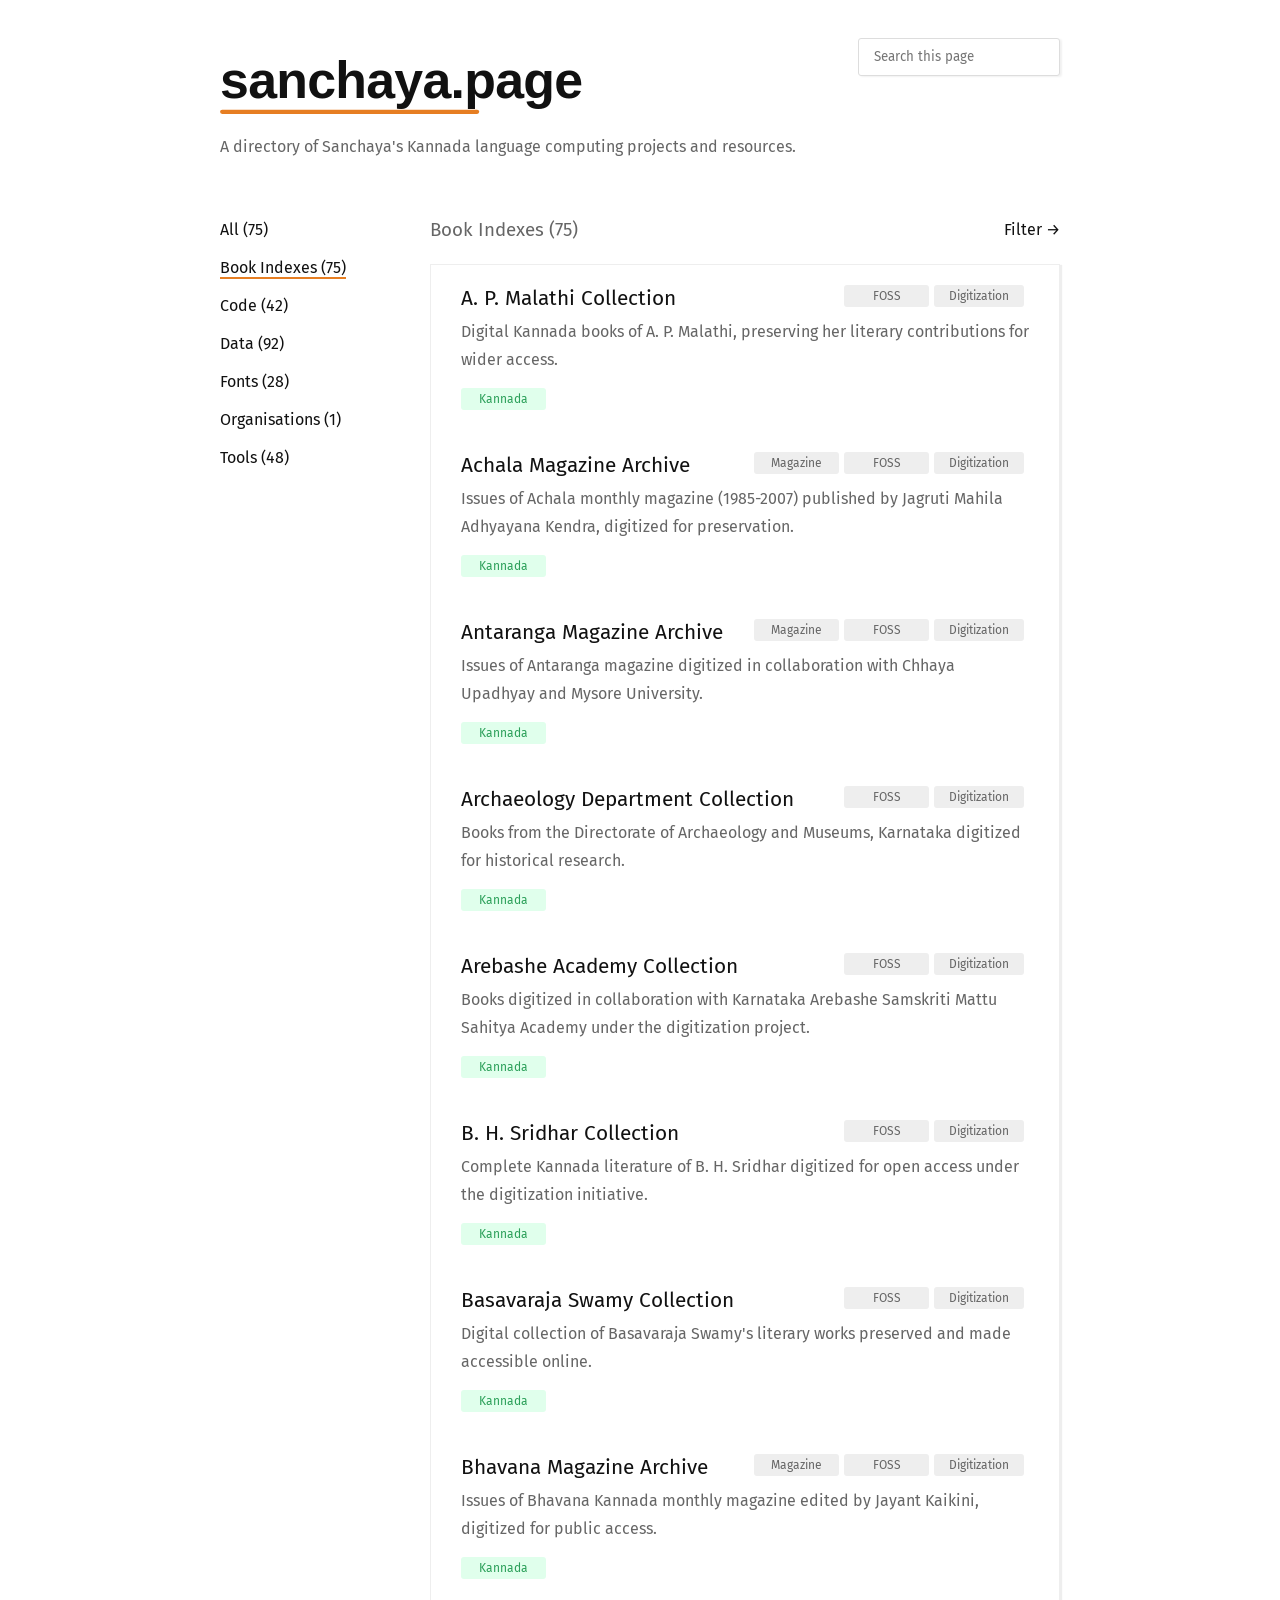
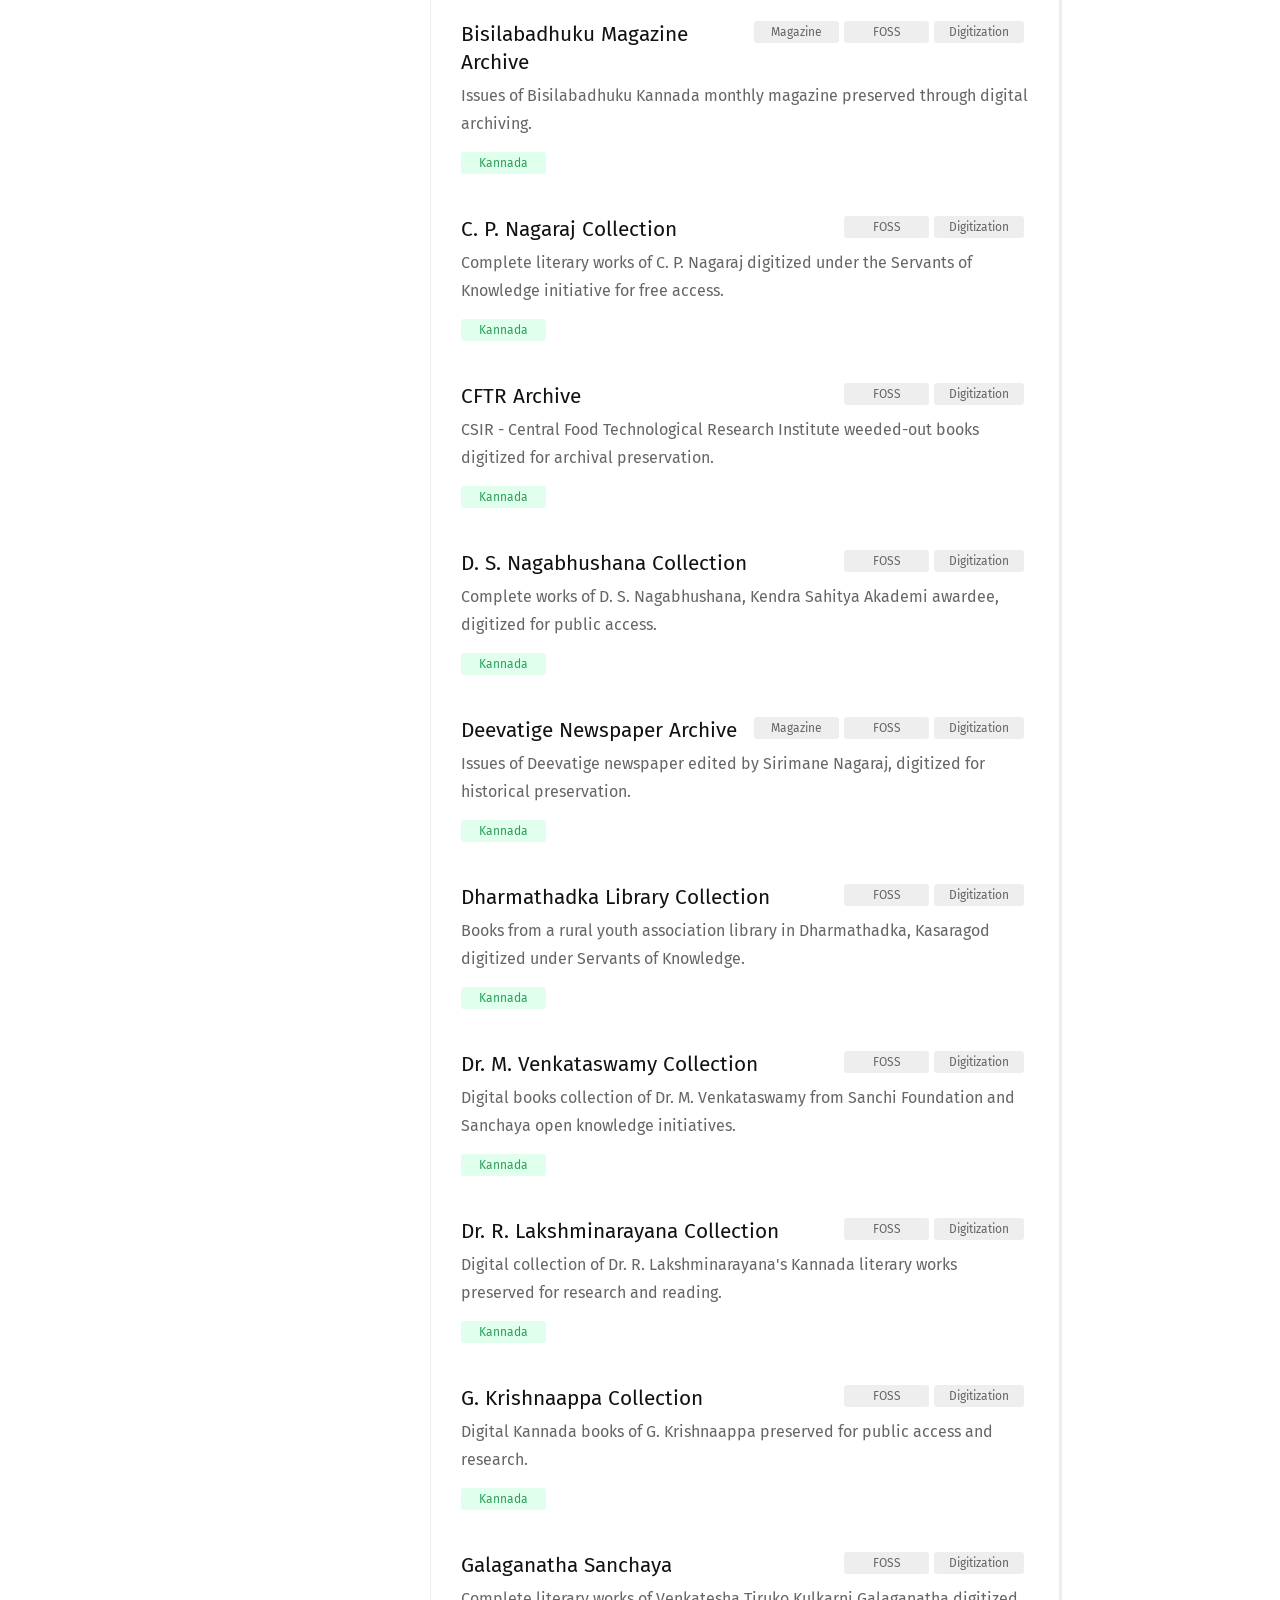
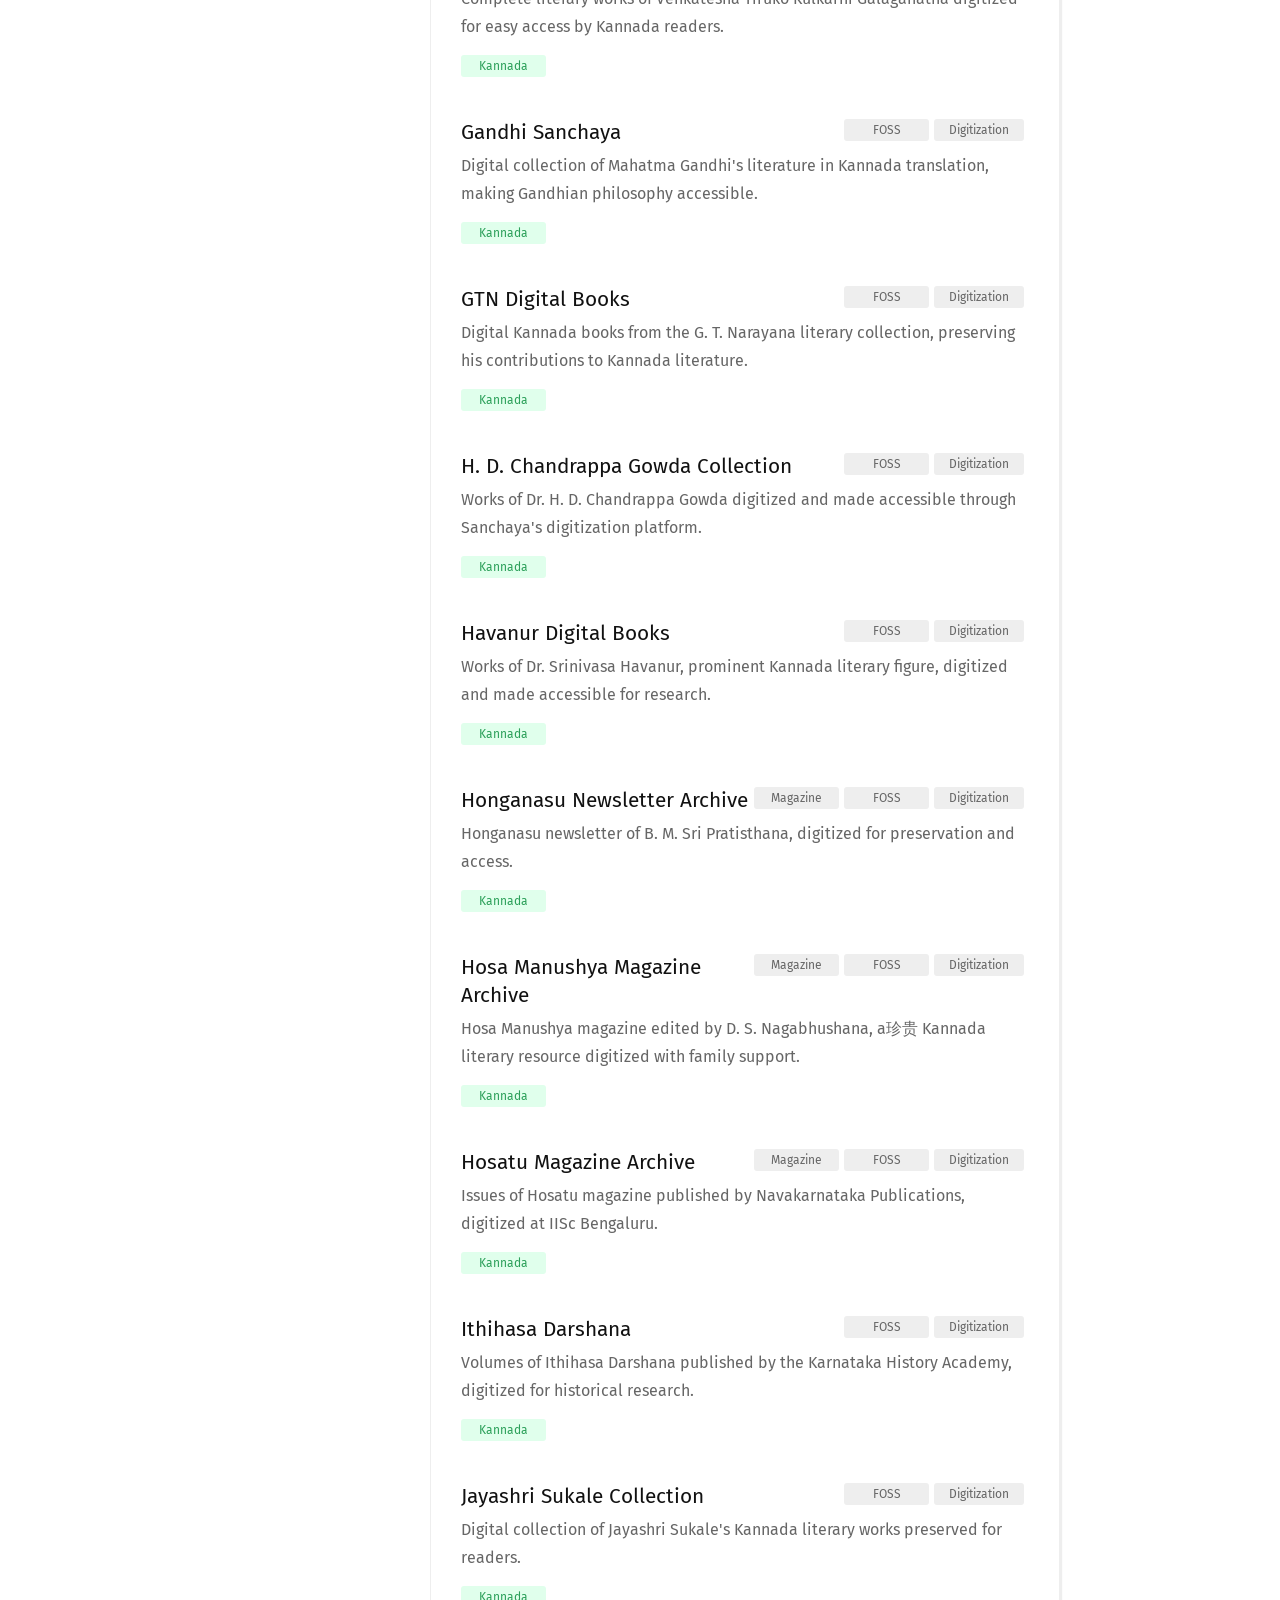
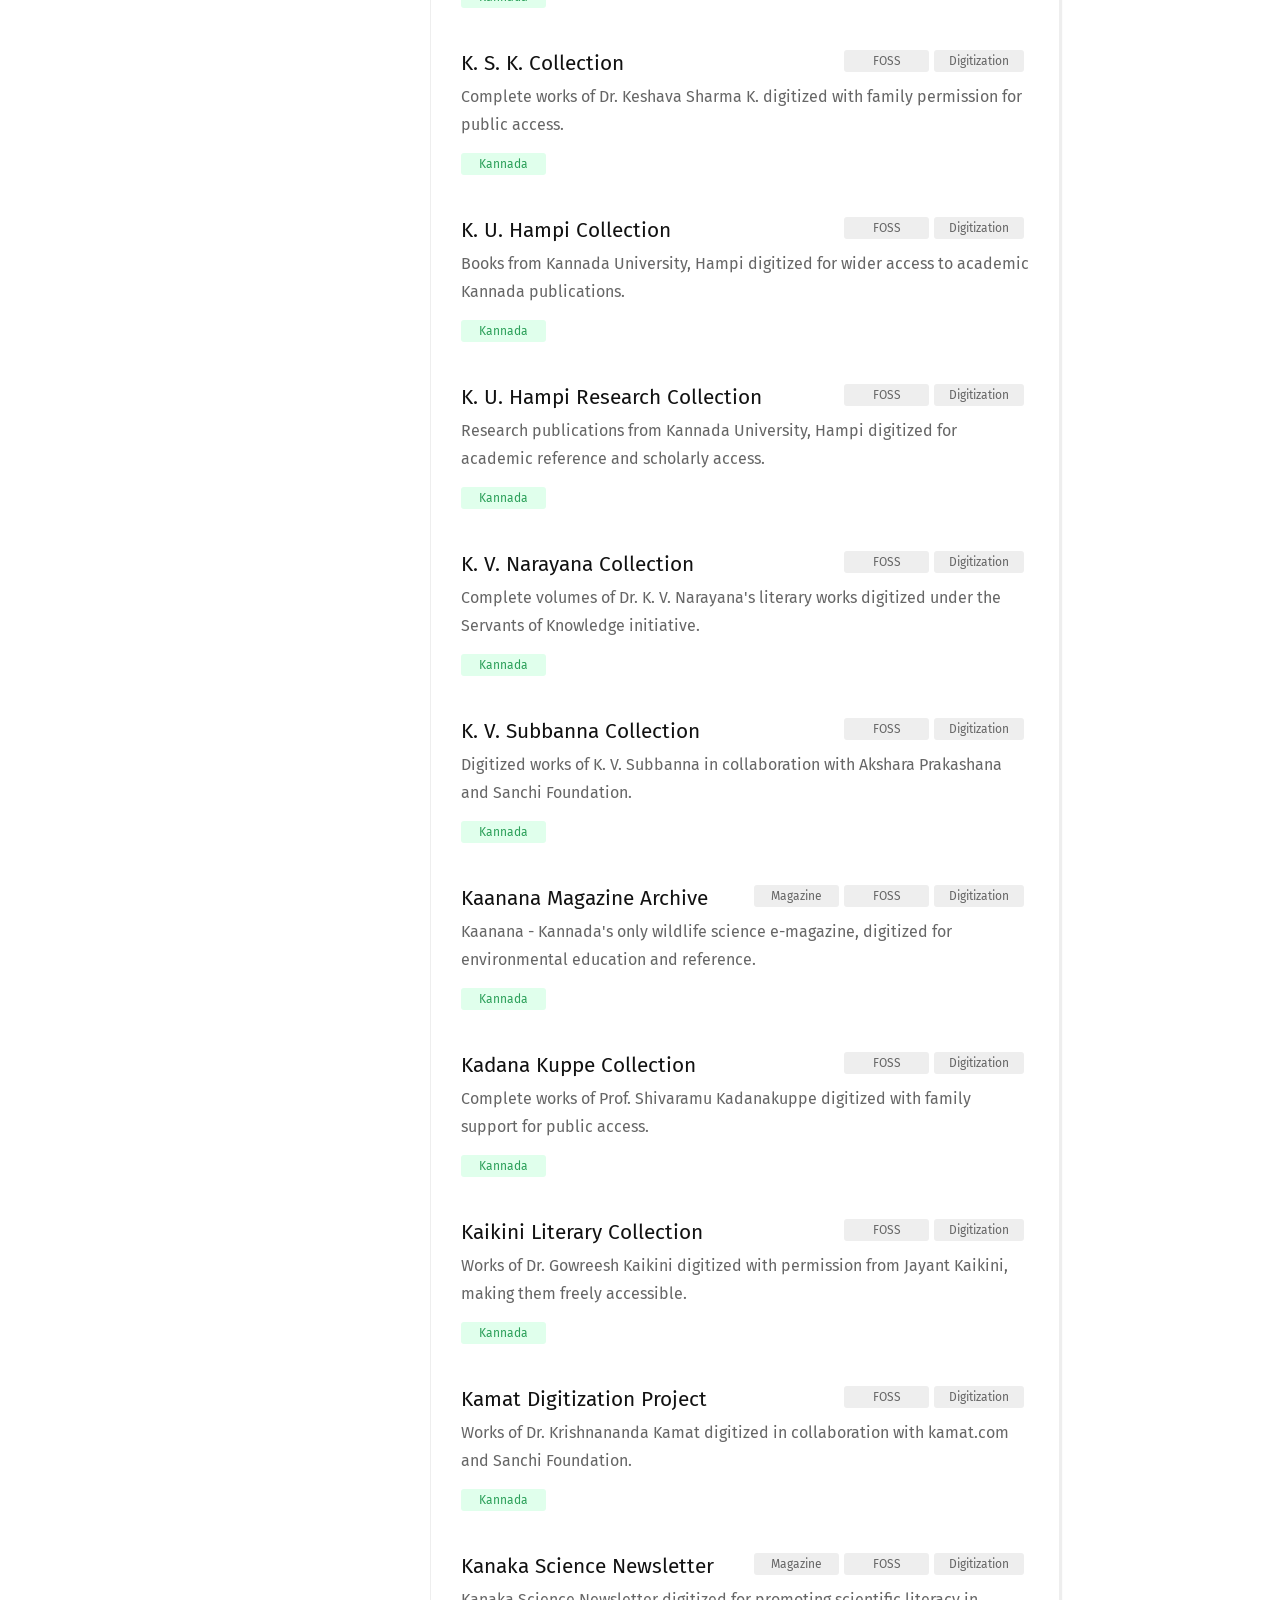
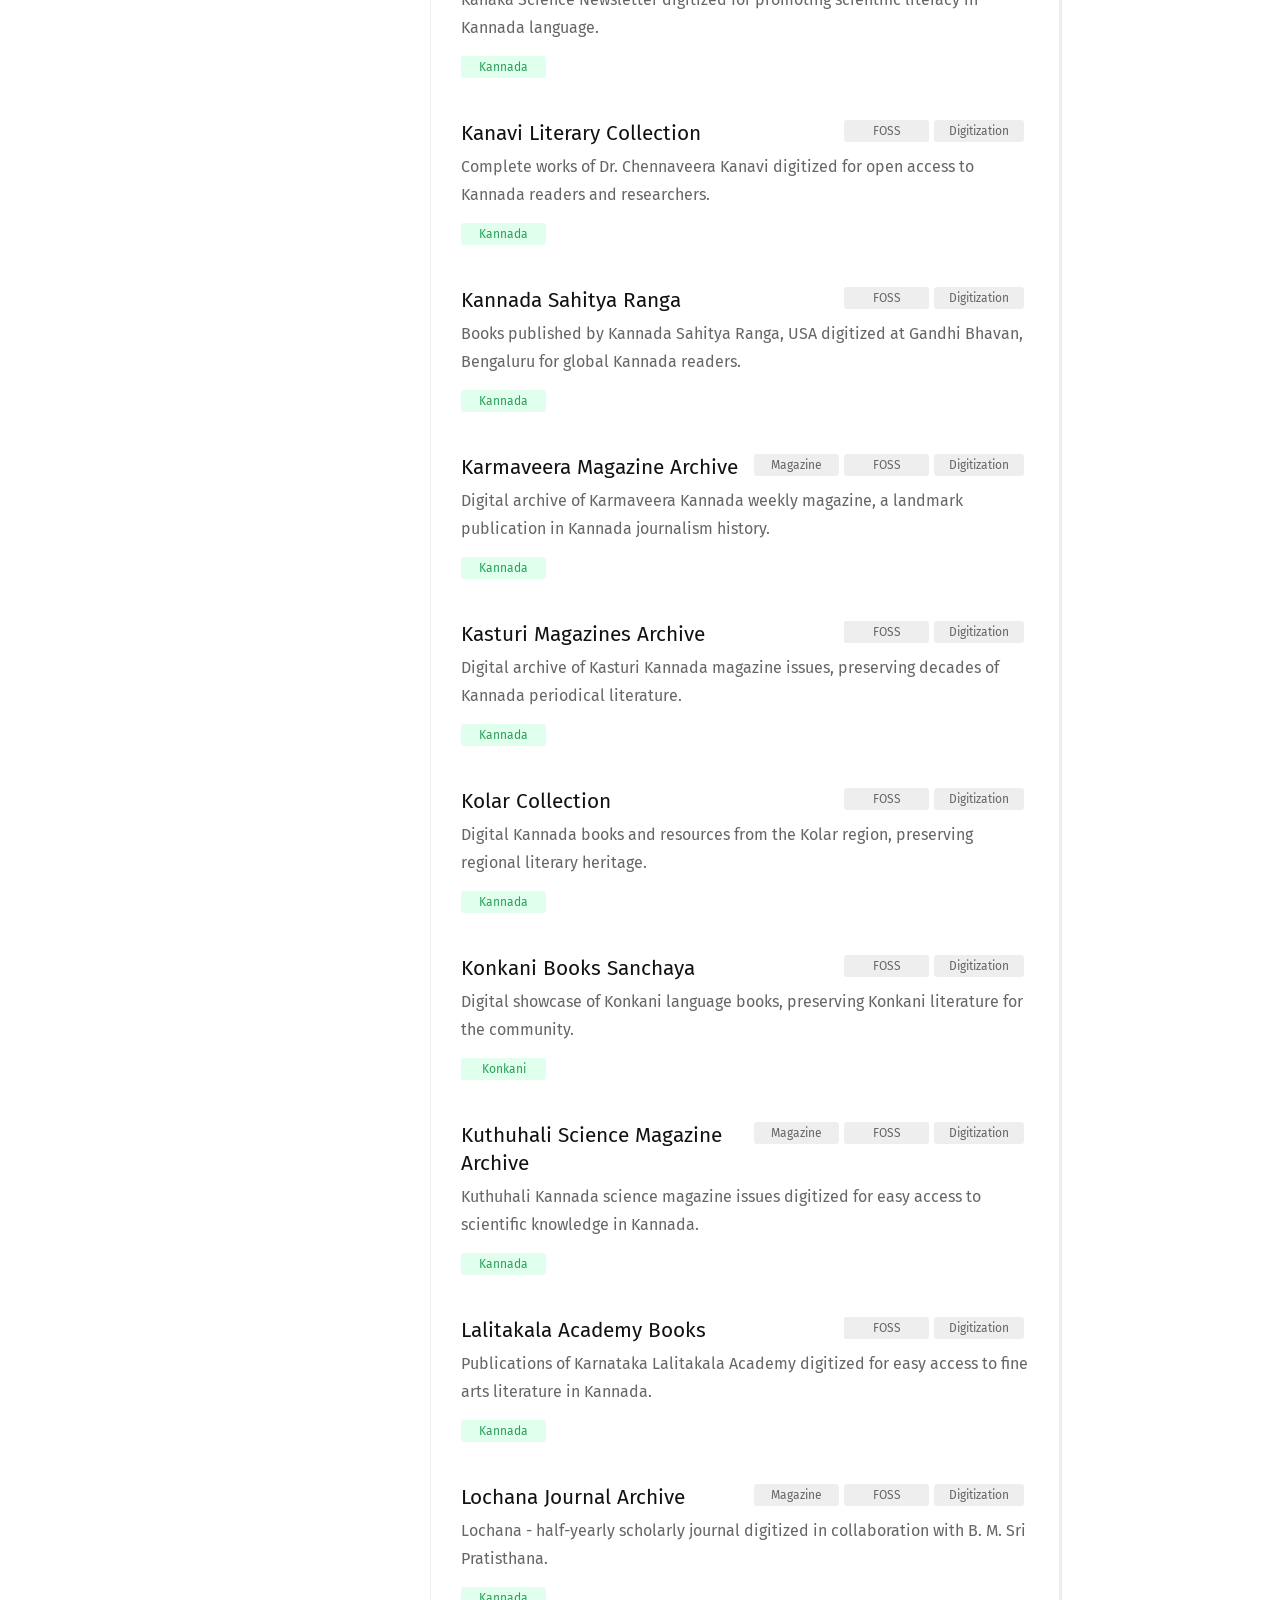
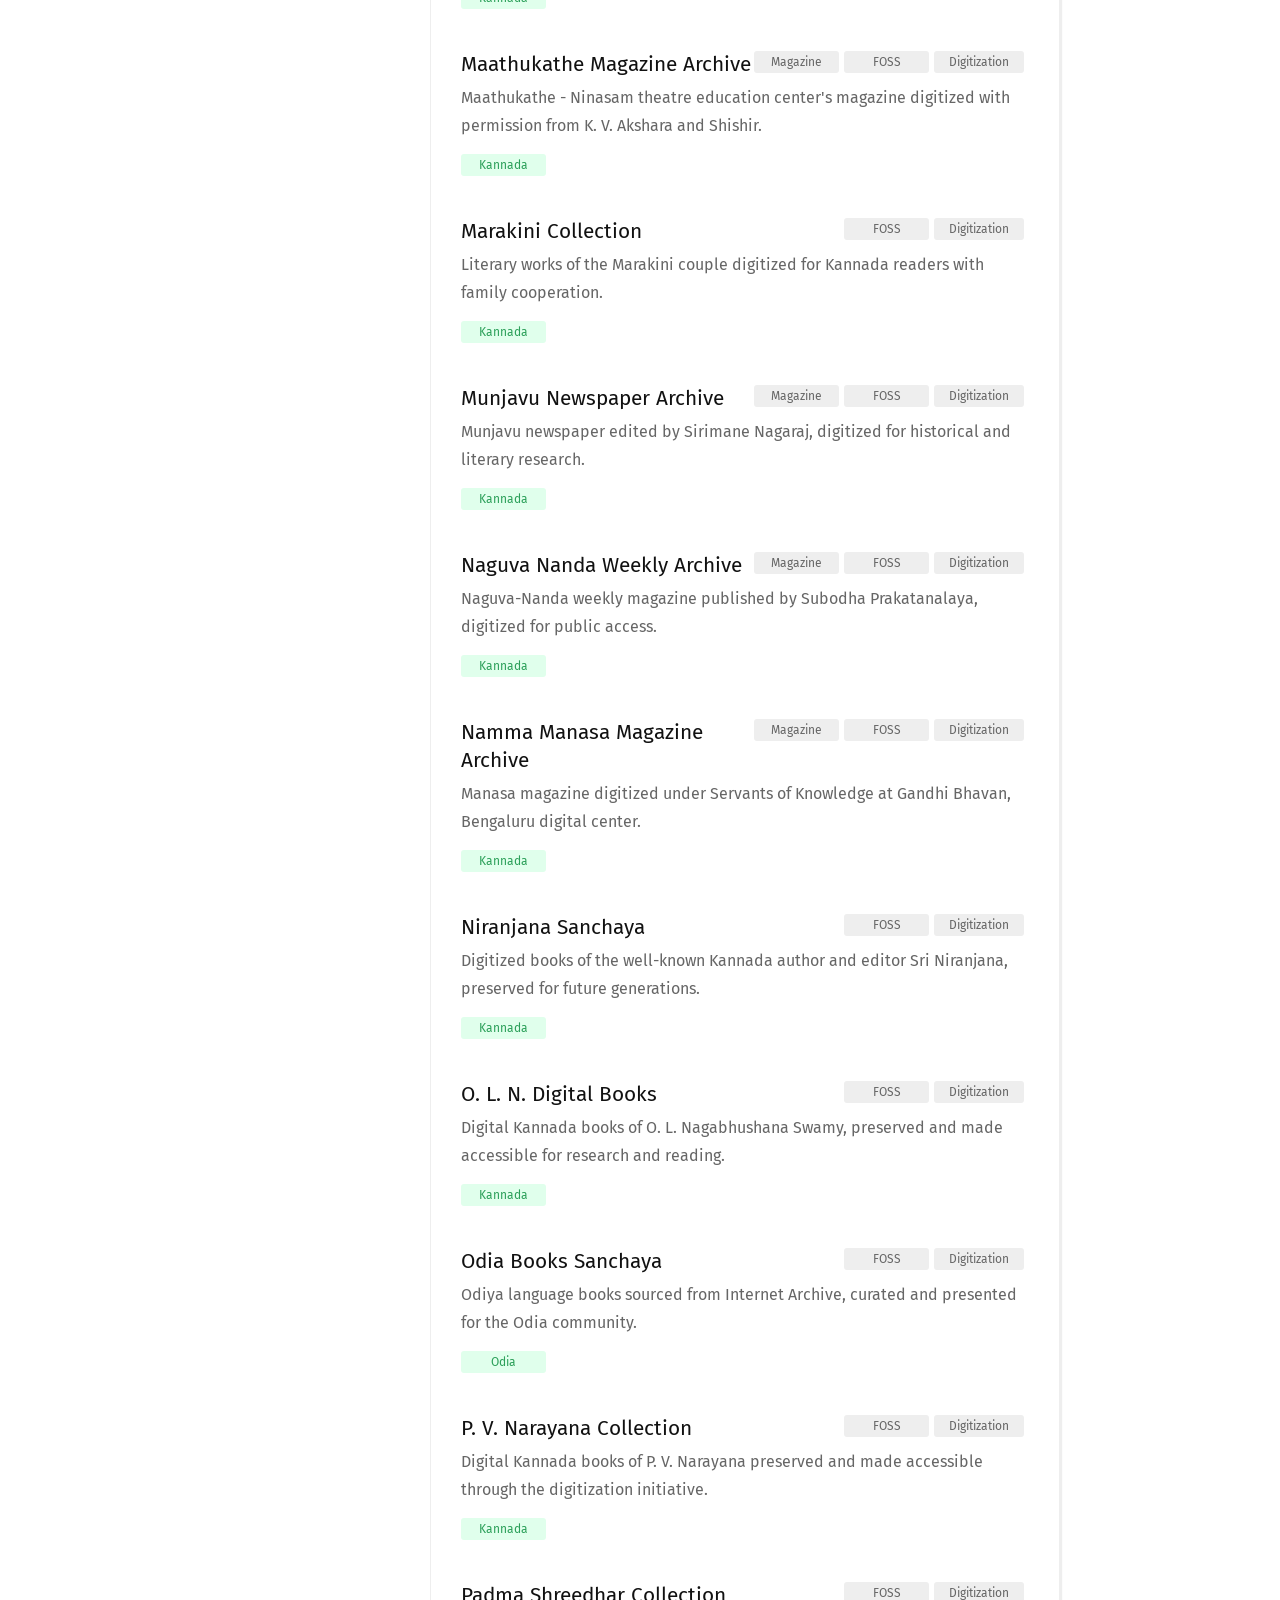
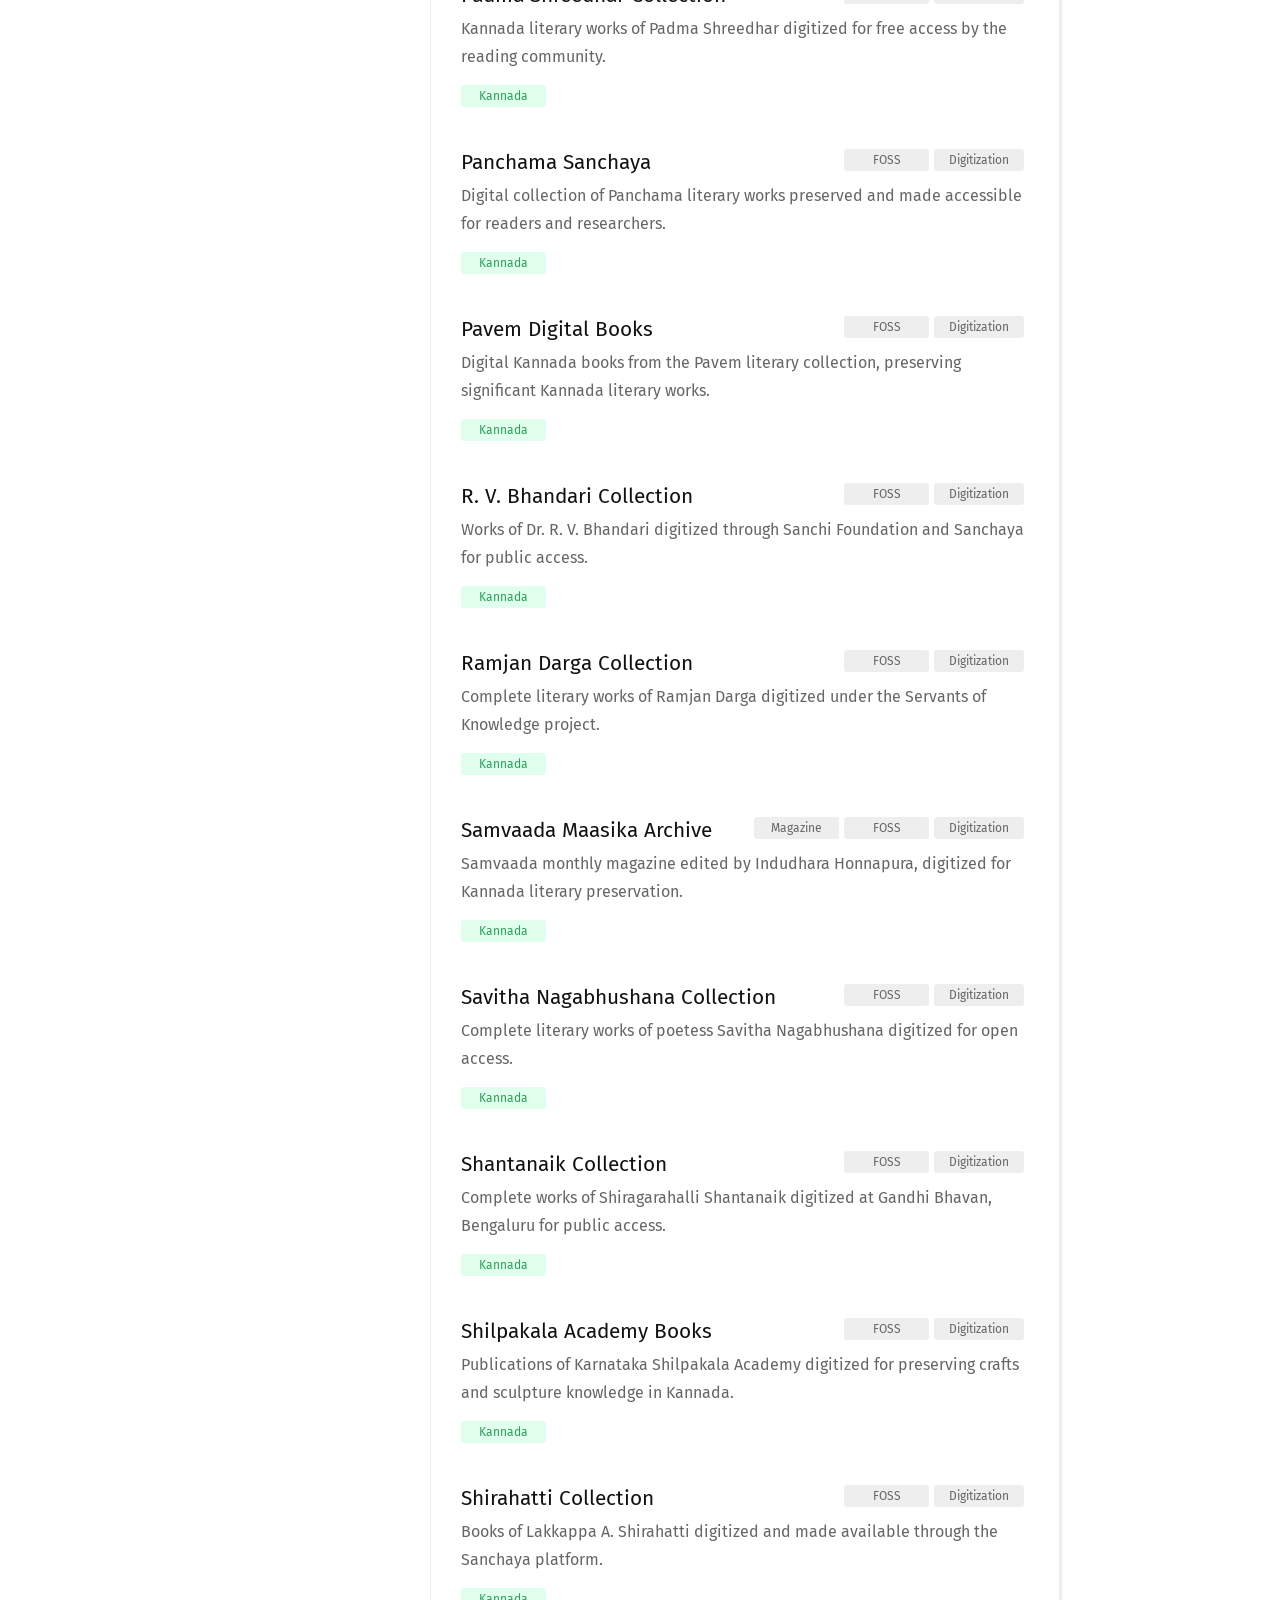
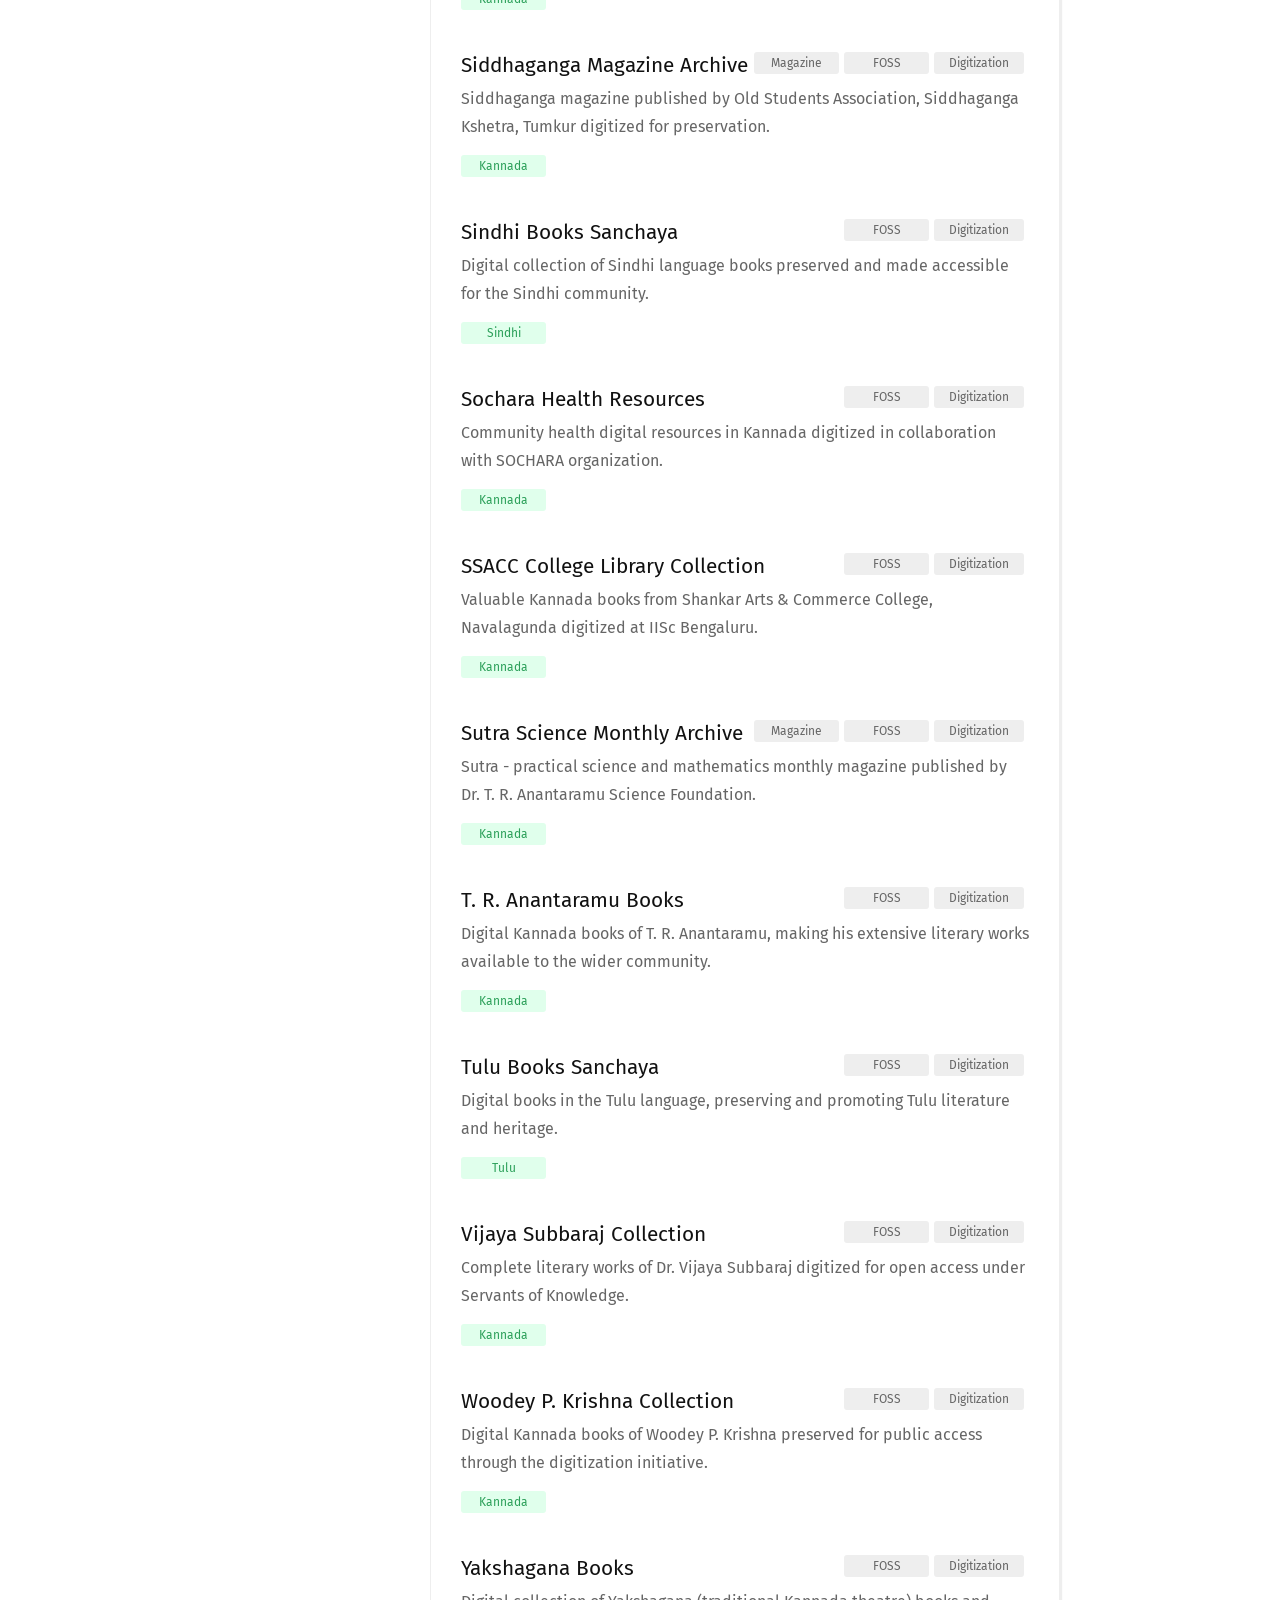
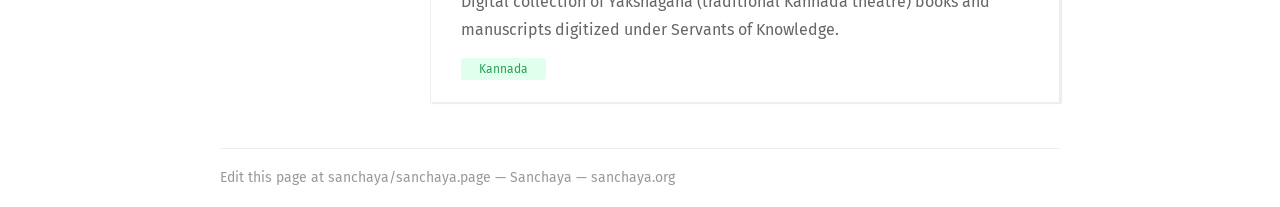
==== book indexes.html @ ce51f9f0 "Deploying to gh-pages from @ sanchaya/sanchaya.github.io@8785d5bb82959ca55db221ffbaf028bf66ceaac0 🚀" ====
<!DOCTYPE html>
<html lang="en">
<head>
	<title>Book Indexes / Sanchaya - Kannada language computing projects and resources</title>
	<meta http-equiv="Content-Type" content="text/html; charset=utf-8" />
	<meta name="description" content="Directory of Book Indexes projects by Sanchaya for Kannada language computing." />
	<meta name="referrer" content="no-referrer">
	<meta name="viewport" content="width=device-width, initial-scale=1" />
	<link rel="image_src" href="https://sanchaya.page/static/thumb.png" />

	<meta property="og:title" content="Book Indexes / Sanchaya projects" />
	<meta property="og:description" content="Directory of Book Indexes by Sanchaya for Kannada language computing." />
	<meta property="og:type" content="website" />
	<meta property="og:url" content="https://sanchaya.page/book indexes.html" />
	<meta property="og:image" content="https://sanchaya.page/static/thumb.png" />

	<link href='https://fonts.googleapis.com/css?family=Fira+Sans:400&display=swap' rel='stylesheet' type='text/css' />
	<link href="static/style.css" rel="stylesheet" type="text/css" />
</head>
<body>

<nav class="nav">
	<div class="wrap">
		<header class="header">
			<a href="#" id="burger"><span></span><span></span><span></span></a>
			<div class="logo">
				<a href="/"><img src="static/logo.svg" alt="Sanchaya page" /></a>
				<p class="slogan">A directory of Sanchaya's Kannada language computing projects and resources.</p>
			</div>
			<div class="intro">
				<p><input id="search" class="search" type="text" placeholder="Search this page" /></p>
			</div>
		</header>
	</div>
</nav>

<div class="wrap">
	<div class="container">
		<section class="sidebar" id="sidebar">
			<ul class="index">
        <li class=""><a href="index.html">All (75)</a></li>
        
        <li class="selected"><a href="book indexes.html">Book Indexes (75)</a></li>
        
        <li class=""><a href="code.html">Code (42)</a></li>
        
        <li class=""><a href="data.html">Data (92)</a></li>
        
        <li class=""><a href="fonts.html">Fonts (28)</a></li>
        
        <li class=""><a href="organisations.html">Organisations (1)</a></li>
        
        <li class=""><a href="tools.html">Tools (48)</a></li>
        
			</ul>
		</section>


		<section class="content">
			
				<a href="#" id="toggle-filters">Filter &rarr;</a>
			
			<section class="section" id="organisations">
				<h3>Book Indexes (75)</h3>

				<div class="filters" id="filters">
					
						<div class="languages">
							
								<label id="lang-Kannada">
									<input type="checkbox" class="filter-language" for="lang-Kannada" checked value="kannada" />Kannada
								</label>
							
								<label id="lang-Konkani">
									<input type="checkbox" class="filter-language" for="lang-Konkani" checked value="konkani" />Konkani
								</label>
							
								<label id="lang-Odia">
									<input type="checkbox" class="filter-language" for="lang-Odia" checked value="odia" />Odia
								</label>
							
								<label id="lang-Sindhi">
									<input type="checkbox" class="filter-language" for="lang-Sindhi" checked value="sindhi" />Sindhi
								</label>
							
								<label id="lang-Tulu">
									<input type="checkbox" class="filter-language" for="lang-Tulu" checked value="tulu" />Tulu
								</label>
							

							<a href="#" class="toggle-filters" data-target="language" data-state="on">&larr; Toggle</a>
						</div>
					

					
						<div class="tags">
							
								<label id="tag-Digitization">
									<input type="checkbox" class="filter-tag" for="tag-Digitization" checked value="digitization" />Digitization
								</label>
							
								<label id="tag-FOSS">
									<input type="checkbox" class="filter-tag" for="tag-FOSS" checked value="foss" />FOSS
								</label>
							
								<label id="tag-Magazine">
									<input type="checkbox" class="filter-tag" for="tag-Magazine" checked value="magazine" />Magazine
								</label>
							

							<a href="#" class="toggle-filters" data-target="tag" data-state="on">&larr; Toggle</a>
						</div>
					
				</div>

				<ul id="items">
					
						<li class="item"
							data-languages="kannada|"
							data-tags="digitization|foss|">
							<h2 class="title">
								
									<span class="tag">Digitization</span>
								
									<span class="tag">FOSS</span>
								
								<a href="https://github.com/sanchaya/apmalathi" class="link">A. P. Malathi Collection</a>
							</h2>

							<p class="description">Digital Kannada books of A. P. Malathi, preserving her literary contributions for wider access.</p>

							<div class="tags">
								
									<span class="tag lang">Kannada</span>
								

								<a href="" class="reveal">+-4 &larr; View all</a>
							</div>
						</li>
					
						<li class="item"
							data-languages="kannada|"
							data-tags="digitization|foss|magazine|">
							<h2 class="title">
								
									<span class="tag">Digitization</span>
								
									<span class="tag">FOSS</span>
								
									<span class="tag">Magazine</span>
								
								<a href="https://github.com/sanchaya/achala" class="link">Achala Magazine Archive</a>
							</h2>

							<p class="description">Issues of Achala monthly magazine (1985-2007) published by Jagruti Mahila Adhyayana Kendra, digitized for preservation.</p>

							<div class="tags">
								
									<span class="tag lang">Kannada</span>
								

								<a href="" class="reveal">+-4 &larr; View all</a>
							</div>
						</li>
					
						<li class="item"
							data-languages="kannada|"
							data-tags="digitization|foss|magazine|">
							<h2 class="title">
								
									<span class="tag">Digitization</span>
								
									<span class="tag">FOSS</span>
								
									<span class="tag">Magazine</span>
								
								<a href="https://github.com/sanchaya/antaranga" class="link">Antaranga Magazine Archive</a>
							</h2>

							<p class="description">Issues of Antaranga magazine digitized in collaboration with Chhaya Upadhyay and Mysore University.</p>

							<div class="tags">
								
									<span class="tag lang">Kannada</span>
								

								<a href="" class="reveal">+-4 &larr; View all</a>
							</div>
						</li>
					
						<li class="item"
							data-languages="kannada|"
							data-tags="digitization|foss|">
							<h2 class="title">
								
									<span class="tag">Digitization</span>
								
									<span class="tag">FOSS</span>
								
								<a href="https://github.com/sanchaya/archaeology.kar" class="link">Archaeology Department Collection</a>
							</h2>

							<p class="description">Books from the Directorate of Archaeology and Museums, Karnataka digitized for historical research.</p>

							<div class="tags">
								
									<span class="tag lang">Kannada</span>
								

								<a href="" class="reveal">+-4 &larr; View all</a>
							</div>
						</li>
					
						<li class="item"
							data-languages="kannada|"
							data-tags="digitization|foss|">
							<h2 class="title">
								
									<span class="tag">Digitization</span>
								
									<span class="tag">FOSS</span>
								
								<a href="https://github.com/sanchaya/arebashe" class="link">Arebashe Academy Collection</a>
							</h2>

							<p class="description">Books digitized in collaboration with Karnataka Arebashe Samskriti Mattu Sahitya Academy under the digitization project.</p>

							<div class="tags">
								
									<span class="tag lang">Kannada</span>
								

								<a href="" class="reveal">+-4 &larr; View all</a>
							</div>
						</li>
					
						<li class="item"
							data-languages="kannada|"
							data-tags="digitization|foss|">
							<h2 class="title">
								
									<span class="tag">Digitization</span>
								
									<span class="tag">FOSS</span>
								
								<a href="https://github.com/sanchaya/bhshridhar" class="link">B. H. Sridhar Collection</a>
							</h2>

							<p class="description">Complete Kannada literature of B. H. Sridhar digitized for open access under the digitization initiative.</p>

							<div class="tags">
								
									<span class="tag lang">Kannada</span>
								

								<a href="" class="reveal">+-4 &larr; View all</a>
							</div>
						</li>
					
						<li class="item"
							data-languages="kannada|"
							data-tags="digitization|foss|">
							<h2 class="title">
								
									<span class="tag">Digitization</span>
								
									<span class="tag">FOSS</span>
								
								<a href="https://github.com/sanchaya/basavarajaswamy" class="link">Basavaraja Swamy Collection</a>
							</h2>

							<p class="description">Digital collection of Basavaraja Swamy's literary works preserved and made accessible online.</p>

							<div class="tags">
								
									<span class="tag lang">Kannada</span>
								

								<a href="" class="reveal">+-4 &larr; View all</a>
							</div>
						</li>
					
						<li class="item"
							data-languages="kannada|"
							data-tags="digitization|foss|magazine|">
							<h2 class="title">
								
									<span class="tag">Digitization</span>
								
									<span class="tag">FOSS</span>
								
									<span class="tag">Magazine</span>
								
								<a href="https://github.com/sanchaya/bhavana" class="link">Bhavana Magazine Archive</a>
							</h2>

							<p class="description">Issues of Bhavana Kannada monthly magazine edited by Jayant Kaikini, digitized for public access.</p>

							<div class="tags">
								
									<span class="tag lang">Kannada</span>
								

								<a href="" class="reveal">+-4 &larr; View all</a>
							</div>
						</li>
					
						<li class="item"
							data-languages="kannada|"
							data-tags="digitization|foss|magazine|">
							<h2 class="title">
								
									<span class="tag">Digitization</span>
								
									<span class="tag">FOSS</span>
								
									<span class="tag">Magazine</span>
								
								<a href="https://github.com/sanchaya/bisilabadhuku" class="link">Bisilabadhuku Magazine Archive</a>
							</h2>

							<p class="description">Issues of Bisilabadhuku Kannada monthly magazine preserved through digital archiving.</p>

							<div class="tags">
								
									<span class="tag lang">Kannada</span>
								

								<a href="" class="reveal">+-4 &larr; View all</a>
							</div>
						</li>
					
						<li class="item"
							data-languages="kannada|"
							data-tags="digitization|foss|">
							<h2 class="title">
								
									<span class="tag">Digitization</span>
								
									<span class="tag">FOSS</span>
								
								<a href="https://github.com/sanchaya/cpnagaraj" class="link">C. P. Nagaraj Collection</a>
							</h2>

							<p class="description">Complete literary works of C. P. Nagaraj digitized under the Servants of Knowledge initiative for free access.</p>

							<div class="tags">
								
									<span class="tag lang">Kannada</span>
								

								<a href="" class="reveal">+-4 &larr; View all</a>
							</div>
						</li>
					
						<li class="item"
							data-languages="kannada|"
							data-tags="digitization|foss|">
							<h2 class="title">
								
									<span class="tag">Digitization</span>
								
									<span class="tag">FOSS</span>
								
								<a href="https://github.com/sanchaya/cftri" class="link">CFTR Archive</a>
							</h2>

							<p class="description">CSIR - Central Food Technological Research Institute weeded-out books digitized for archival preservation.</p>

							<div class="tags">
								
									<span class="tag lang">Kannada</span>
								

								<a href="" class="reveal">+-4 &larr; View all</a>
							</div>
						</li>
					
						<li class="item"
							data-languages="kannada|"
							data-tags="digitization|foss|">
							<h2 class="title">
								
									<span class="tag">Digitization</span>
								
									<span class="tag">FOSS</span>
								
								<a href="https://github.com/sanchaya/dsn" class="link">D. S. Nagabhushana Collection</a>
							</h2>

							<p class="description">Complete works of D. S. Nagabhushana, Kendra Sahitya Akademi awardee, digitized for public access.</p>

							<div class="tags">
								
									<span class="tag lang">Kannada</span>
								

								<a href="" class="reveal">+-4 &larr; View all</a>
							</div>
						</li>
					
						<li class="item"
							data-languages="kannada|"
							data-tags="digitization|foss|magazine|">
							<h2 class="title">
								
									<span class="tag">Digitization</span>
								
									<span class="tag">FOSS</span>
								
									<span class="tag">Magazine</span>
								
								<a href="https://github.com/sanchaya/deevatige" class="link">Deevatige Newspaper Archive</a>
							</h2>

							<p class="description">Issues of Deevatige newspaper edited by Sirimane Nagaraj, digitized for historical preservation.</p>

							<div class="tags">
								
									<span class="tag lang">Kannada</span>
								

								<a href="" class="reveal">+-4 &larr; View all</a>
							</div>
						</li>
					
						<li class="item"
							data-languages="kannada|"
							data-tags="digitization|foss|">
							<h2 class="title">
								
									<span class="tag">Digitization</span>
								
									<span class="tag">FOSS</span>
								
								<a href="https://github.com/sanchaya/dharmathadka" class="link">Dharmathadka Library Collection</a>
							</h2>

							<p class="description">Books from a rural youth association library in Dharmathadka, Kasaragod digitized under Servants of Knowledge.</p>

							<div class="tags">
								
									<span class="tag lang">Kannada</span>
								

								<a href="" class="reveal">+-4 &larr; View all</a>
							</div>
						</li>
					
						<li class="item"
							data-languages="kannada|"
							data-tags="digitization|foss|">
							<h2 class="title">
								
									<span class="tag">Digitization</span>
								
									<span class="tag">FOSS</span>
								
								<a href="https://github.com/sanchaya/mvenkataswamy" class="link">Dr. M. Venkataswamy Collection</a>
							</h2>

							<p class="description">Digital books collection of Dr. M. Venkataswamy from Sanchi Foundation and Sanchaya open knowledge initiatives.</p>

							<div class="tags">
								
									<span class="tag lang">Kannada</span>
								

								<a href="" class="reveal">+-4 &larr; View all</a>
							</div>
						</li>
					
						<li class="item"
							data-languages="kannada|"
							data-tags="digitization|foss|">
							<h2 class="title">
								
									<span class="tag">Digitization</span>
								
									<span class="tag">FOSS</span>
								
								<a href="https://github.com/sanchaya/rlakshminarayana" class="link">Dr. R. Lakshminarayana Collection</a>
							</h2>

							<p class="description">Digital collection of Dr. R. Lakshminarayana's Kannada literary works preserved for research and reading.</p>

							<div class="tags">
								
									<span class="tag lang">Kannada</span>
								

								<a href="" class="reveal">+-4 &larr; View all</a>
							</div>
						</li>
					
						<li class="item"
							data-languages="kannada|"
							data-tags="digitization|foss|">
							<h2 class="title">
								
									<span class="tag">Digitization</span>
								
									<span class="tag">FOSS</span>
								
								<a href="https://github.com/sanchaya/gkrishnappa" class="link">G. Krishnaappa Collection</a>
							</h2>

							<p class="description">Digital Kannada books of G. Krishnaappa preserved for public access and research.</p>

							<div class="tags">
								
									<span class="tag lang">Kannada</span>
								

								<a href="" class="reveal">+-4 &larr; View all</a>
							</div>
						</li>
					
						<li class="item"
							data-languages="kannada|"
							data-tags="digitization|foss|">
							<h2 class="title">
								
									<span class="tag">Digitization</span>
								
									<span class="tag">FOSS</span>
								
								<a href="https://github.com/sanchaya/galaganatha" class="link">Galaganatha Sanchaya</a>
							</h2>

							<p class="description">Complete literary works of Venkatesha Tiruko Kulkarni Galaganatha digitized for easy access by Kannada readers.</p>

							<div class="tags">
								
									<span class="tag lang">Kannada</span>
								

								<a href="" class="reveal">+-4 &larr; View all</a>
							</div>
						</li>
					
						<li class="item"
							data-languages="kannada|"
							data-tags="digitization|foss|">
							<h2 class="title">
								
									<span class="tag">Digitization</span>
								
									<span class="tag">FOSS</span>
								
								<a href="https://github.com/sanchaya/gandhi" class="link">Gandhi Sanchaya</a>
							</h2>

							<p class="description">Digital collection of Mahatma Gandhi's literature in Kannada translation, making Gandhian philosophy accessible.</p>

							<div class="tags">
								
									<span class="tag lang">Kannada</span>
								

								<a href="" class="reveal">+-4 &larr; View all</a>
							</div>
						</li>
					
						<li class="item"
							data-languages="kannada|"
							data-tags="digitization|foss|">
							<h2 class="title">
								
									<span class="tag">Digitization</span>
								
									<span class="tag">FOSS</span>
								
								<a href="https://gtn.sanchaya.net" class="link">GTN Digital Books</a>
							</h2>

							<p class="description">Digital Kannada books from the G. T. Narayana literary collection, preserving his contributions to Kannada literature.</p>

							<div class="tags">
								
									<span class="tag lang">Kannada</span>
								

								<a href="" class="reveal">+-4 &larr; View all</a>
							</div>
						</li>
					
						<li class="item"
							data-languages="kannada|"
							data-tags="digitization|foss|">
							<h2 class="title">
								
									<span class="tag">Digitization</span>
								
									<span class="tag">FOSS</span>
								
								<a href="https://github.com/sanchaya/hdc" class="link">H. D. Chandrappa Gowda Collection</a>
							</h2>

							<p class="description">Works of Dr. H. D. Chandrappa Gowda digitized and made accessible through Sanchaya's digitization platform.</p>

							<div class="tags">
								
									<span class="tag lang">Kannada</span>
								

								<a href="" class="reveal">+-4 &larr; View all</a>
							</div>
						</li>
					
						<li class="item"
							data-languages="kannada|"
							data-tags="digitization|foss|">
							<h2 class="title">
								
									<span class="tag">Digitization</span>
								
									<span class="tag">FOSS</span>
								
								<a href="https://havanur.sanchaya.net" class="link">Havanur Digital Books</a>
							</h2>

							<p class="description">Works of Dr. Srinivasa Havanur, prominent Kannada literary figure, digitized and made accessible for research.</p>

							<div class="tags">
								
									<span class="tag lang">Kannada</span>
								

								<a href="" class="reveal">+-4 &larr; View all</a>
							</div>
						</li>
					
						<li class="item"
							data-languages="kannada|"
							data-tags="digitization|foss|magazine|">
							<h2 class="title">
								
									<span class="tag">Digitization</span>
								
									<span class="tag">FOSS</span>
								
									<span class="tag">Magazine</span>
								
								<a href="https://github.com/sanchaya/honganasu" class="link">Honganasu Newsletter Archive</a>
							</h2>

							<p class="description">Honganasu newsletter of B. M. Sri Pratisthana, digitized for preservation and access.</p>

							<div class="tags">
								
									<span class="tag lang">Kannada</span>
								

								<a href="" class="reveal">+-4 &larr; View all</a>
							</div>
						</li>
					
						<li class="item"
							data-languages="kannada|"
							data-tags="digitization|foss|magazine|">
							<h2 class="title">
								
									<span class="tag">Digitization</span>
								
									<span class="tag">FOSS</span>
								
									<span class="tag">Magazine</span>
								
								<a href="https://github.com/sanchaya/hosamanushya" class="link">Hosa Manushya Magazine Archive</a>
							</h2>

							<p class="description">Hosa Manushya magazine edited by D. S. Nagabhushana, a珍贵 Kannada literary resource digitized with family support.</p>

							<div class="tags">
								
									<span class="tag lang">Kannada</span>
								

								<a href="" class="reveal">+-4 &larr; View all</a>
							</div>
						</li>
					
						<li class="item"
							data-languages="kannada|"
							data-tags="digitization|foss|magazine|">
							<h2 class="title">
								
									<span class="tag">Digitization</span>
								
									<span class="tag">FOSS</span>
								
									<span class="tag">Magazine</span>
								
								<a href="https://github.com/sanchaya/hosatu" class="link">Hosatu Magazine Archive</a>
							</h2>

							<p class="description">Issues of Hosatu magazine published by Navakarnataka Publications, digitized at IISc Bengaluru.</p>

							<div class="tags">
								
									<span class="tag lang">Kannada</span>
								

								<a href="" class="reveal">+-4 &larr; View all</a>
							</div>
						</li>
					
						<li class="item"
							data-languages="kannada|"
							data-tags="digitization|foss|">
							<h2 class="title">
								
									<span class="tag">Digitization</span>
								
									<span class="tag">FOSS</span>
								
								<a href="https://github.com/sanchaya/ithihasadarshana" class="link">Ithihasa Darshana</a>
							</h2>

							<p class="description">Volumes of Ithihasa Darshana published by the Karnataka History Academy, digitized for historical research.</p>

							<div class="tags">
								
									<span class="tag lang">Kannada</span>
								

								<a href="" class="reveal">+-4 &larr; View all</a>
							</div>
						</li>
					
						<li class="item"
							data-languages="kannada|"
							data-tags="digitization|foss|">
							<h2 class="title">
								
									<span class="tag">Digitization</span>
								
									<span class="tag">FOSS</span>
								
								<a href="https://github.com/sanchaya/jayashrisukale" class="link">Jayashri Sukale Collection</a>
							</h2>

							<p class="description">Digital collection of Jayashri Sukale's Kannada literary works preserved for readers.</p>

							<div class="tags">
								
									<span class="tag lang">Kannada</span>
								

								<a href="" class="reveal">+-4 &larr; View all</a>
							</div>
						</li>
					
						<li class="item"
							data-languages="kannada|"
							data-tags="digitization|foss|">
							<h2 class="title">
								
									<span class="tag">Digitization</span>
								
									<span class="tag">FOSS</span>
								
								<a href="https://github.com/sanchaya/ksk" class="link">K. S. K. Collection</a>
							</h2>

							<p class="description">Complete works of Dr. Keshava Sharma K. digitized with family permission for public access.</p>

							<div class="tags">
								
									<span class="tag lang">Kannada</span>
								

								<a href="" class="reveal">+-4 &larr; View all</a>
							</div>
						</li>
					
						<li class="item"
							data-languages="kannada|"
							data-tags="digitization|foss|">
							<h2 class="title">
								
									<span class="tag">Digitization</span>
								
									<span class="tag">FOSS</span>
								
								<a href="https://github.com/sanchaya/kuh" class="link">K. U. Hampi Collection</a>
							</h2>

							<p class="description">Books from Kannada University, Hampi digitized for wider access to academic Kannada publications.</p>

							<div class="tags">
								
									<span class="tag lang">Kannada</span>
								

								<a href="" class="reveal">+-4 &larr; View all</a>
							</div>
						</li>
					
						<li class="item"
							data-languages="kannada|"
							data-tags="digitization|foss|">
							<h2 class="title">
								
									<span class="tag">Digitization</span>
								
									<span class="tag">FOSS</span>
								
								<a href="https://github.com/sanchaya/kuhresearch" class="link">K. U. Hampi Research Collection</a>
							</h2>

							<p class="description">Research publications from Kannada University, Hampi digitized for academic reference and scholarly access.</p>

							<div class="tags">
								
									<span class="tag lang">Kannada</span>
								

								<a href="" class="reveal">+-4 &larr; View all</a>
							</div>
						</li>
					
						<li class="item"
							data-languages="kannada|"
							data-tags="digitization|foss|">
							<h2 class="title">
								
									<span class="tag">Digitization</span>
								
									<span class="tag">FOSS</span>
								
								<a href="https://github.com/sanchaya/kvn" class="link">K. V. Narayana Collection</a>
							</h2>

							<p class="description">Complete volumes of Dr. K. V. Narayana's literary works digitized under the Servants of Knowledge initiative.</p>

							<div class="tags">
								
									<span class="tag lang">Kannada</span>
								

								<a href="" class="reveal">+-4 &larr; View all</a>
							</div>
						</li>
					
						<li class="item"
							data-languages="kannada|"
							data-tags="digitization|foss|">
							<h2 class="title">
								
									<span class="tag">Digitization</span>
								
									<span class="tag">FOSS</span>
								
								<a href="https://github.com/sanchaya/kvsubbanna" class="link">K. V. Subbanna Collection</a>
							</h2>

							<p class="description">Digitized works of K. V. Subbanna in collaboration with Akshara Prakashana and Sanchi Foundation.</p>

							<div class="tags">
								
									<span class="tag lang">Kannada</span>
								

								<a href="" class="reveal">+-4 &larr; View all</a>
							</div>
						</li>
					
						<li class="item"
							data-languages="kannada|"
							data-tags="digitization|foss|magazine|">
							<h2 class="title">
								
									<span class="tag">Digitization</span>
								
									<span class="tag">FOSS</span>
								
									<span class="tag">Magazine</span>
								
								<a href="https://github.com/sanchaya/kaananamag" class="link">Kaanana Magazine Archive</a>
							</h2>

							<p class="description">Kaanana - Kannada's only wildlife science e-magazine, digitized for environmental education and reference.</p>

							<div class="tags">
								
									<span class="tag lang">Kannada</span>
								

								<a href="" class="reveal">+-4 &larr; View all</a>
							</div>
						</li>
					
						<li class="item"
							data-languages="kannada|"
							data-tags="digitization|foss|">
							<h2 class="title">
								
									<span class="tag">Digitization</span>
								
									<span class="tag">FOSS</span>
								
								<a href="https://github.com/sanchaya/kadanakuppe" class="link">Kadana Kuppe Collection</a>
							</h2>

							<p class="description">Complete works of Prof. Shivaramu Kadanakuppe digitized with family support for public access.</p>

							<div class="tags">
								
									<span class="tag lang">Kannada</span>
								

								<a href="" class="reveal">+-4 &larr; View all</a>
							</div>
						</li>
					
						<li class="item"
							data-languages="kannada|"
							data-tags="digitization|foss|">
							<h2 class="title">
								
									<span class="tag">Digitization</span>
								
									<span class="tag">FOSS</span>
								
								<a href="https://github.com/sanchaya/kaikini" class="link">Kaikini Literary Collection</a>
							</h2>

							<p class="description">Works of Dr. Gowreesh Kaikini digitized with permission from Jayant Kaikini, making them freely accessible.</p>

							<div class="tags">
								
									<span class="tag lang">Kannada</span>
								

								<a href="" class="reveal">+-4 &larr; View all</a>
							</div>
						</li>
					
						<li class="item"
							data-languages="kannada|"
							data-tags="digitization|foss|">
							<h2 class="title">
								
									<span class="tag">Digitization</span>
								
									<span class="tag">FOSS</span>
								
								<a href="https://github.com/sanchaya/kamat" class="link">Kamat Digitization Project</a>
							</h2>

							<p class="description">Works of Dr. Krishnananda Kamat digitized in collaboration with kamat.com and Sanchi Foundation.</p>

							<div class="tags">
								
									<span class="tag lang">Kannada</span>
								

								<a href="" class="reveal">+-4 &larr; View all</a>
							</div>
						</li>
					
						<li class="item"
							data-languages="kannada|"
							data-tags="digitization|foss|magazine|">
							<h2 class="title">
								
									<span class="tag">Digitization</span>
								
									<span class="tag">FOSS</span>
								
									<span class="tag">Magazine</span>
								
								<a href="https://github.com/sanchaya/kanaka" class="link">Kanaka Science Newsletter</a>
							</h2>

							<p class="description">Kanaka Science Newsletter digitized for promoting scientific literacy in Kannada language.</p>

							<div class="tags">
								
									<span class="tag lang">Kannada</span>
								

								<a href="" class="reveal">+-4 &larr; View all</a>
							</div>
						</li>
					
						<li class="item"
							data-languages="kannada|"
							data-tags="digitization|foss|">
							<h2 class="title">
								
									<span class="tag">Digitization</span>
								
									<span class="tag">FOSS</span>
								
								<a href="https://github.com/sanchaya/kanavi" class="link">Kanavi Literary Collection</a>
							</h2>

							<p class="description">Complete works of Dr. Chennaveera Kanavi digitized for open access to Kannada readers and researchers.</p>

							<div class="tags">
								
									<span class="tag lang">Kannada</span>
								

								<a href="" class="reveal">+-4 &larr; View all</a>
							</div>
						</li>
					
						<li class="item"
							data-languages="kannada|"
							data-tags="digitization|foss|">
							<h2 class="title">
								
									<span class="tag">Digitization</span>
								
									<span class="tag">FOSS</span>
								
								<a href="https://github.com/sanchaya/kannadasahityaranga" class="link">Kannada Sahitya Ranga</a>
							</h2>

							<p class="description">Books published by Kannada Sahitya Ranga, USA digitized at Gandhi Bhavan, Bengaluru for global Kannada readers.</p>

							<div class="tags">
								
									<span class="tag lang">Kannada</span>
								

								<a href="" class="reveal">+-4 &larr; View all</a>
							</div>
						</li>
					
						<li class="item"
							data-languages="kannada|"
							data-tags="digitization|foss|magazine|">
							<h2 class="title">
								
									<span class="tag">Digitization</span>
								
									<span class="tag">FOSS</span>
								
									<span class="tag">Magazine</span>
								
								<a href="https://karmaveera.sanchaya.net" class="link">Karmaveera Magazine Archive</a>
							</h2>

							<p class="description">Digital archive of Karmaveera Kannada weekly magazine, a landmark publication in Kannada journalism history.</p>

							<div class="tags">
								
									<span class="tag lang">Kannada</span>
								

								<a href="" class="reveal">+-4 &larr; View all</a>
							</div>
						</li>
					
						<li class="item"
							data-languages="kannada|"
							data-tags="digitization|foss|">
							<h2 class="title">
								
									<span class="tag">Digitization</span>
								
									<span class="tag">FOSS</span>
								
								<a href="https://kasturi.sanchaya.net" class="link">Kasturi Magazines Archive</a>
							</h2>

							<p class="description">Digital archive of Kasturi Kannada magazine issues, preserving decades of Kannada periodical literature.</p>

							<div class="tags">
								
									<span class="tag lang">Kannada</span>
								

								<a href="" class="reveal">+-4 &larr; View all</a>
							</div>
						</li>
					
						<li class="item"
							data-languages="kannada|"
							data-tags="digitization|foss|">
							<h2 class="title">
								
									<span class="tag">Digitization</span>
								
									<span class="tag">FOSS</span>
								
								<a href="https://github.com/sanchaya/kolar" class="link">Kolar Collection</a>
							</h2>

							<p class="description">Digital Kannada books and resources from the Kolar region, preserving regional literary heritage.</p>

							<div class="tags">
								
									<span class="tag lang">Kannada</span>
								

								<a href="" class="reveal">+-4 &larr; View all</a>
							</div>
						</li>
					
						<li class="item"
							data-languages="konkani|"
							data-tags="digitization|foss|">
							<h2 class="title">
								
									<span class="tag">Digitization</span>
								
									<span class="tag">FOSS</span>
								
								<a href="https://github.com/sanchaya/konkani" class="link">Konkani Books Sanchaya</a>
							</h2>

							<p class="description">Digital showcase of Konkani language books, preserving Konkani literature for the community.</p>

							<div class="tags">
								
									<span class="tag lang">Konkani</span>
								

								<a href="" class="reveal">+-4 &larr; View all</a>
							</div>
						</li>
					
						<li class="item"
							data-languages="kannada|"
							data-tags="digitization|foss|magazine|">
							<h2 class="title">
								
									<span class="tag">Digitization</span>
								
									<span class="tag">FOSS</span>
								
									<span class="tag">Magazine</span>
								
								<a href="https://github.com/sanchaya/kuthuhali" class="link">Kuthuhali Science Magazine Archive</a>
							</h2>

							<p class="description">Kuthuhali Kannada science magazine issues digitized for easy access to scientific knowledge in Kannada.</p>

							<div class="tags">
								
									<span class="tag lang">Kannada</span>
								

								<a href="" class="reveal">+-4 &larr; View all</a>
							</div>
						</li>
					
						<li class="item"
							data-languages="kannada|"
							data-tags="digitization|foss|">
							<h2 class="title">
								
									<span class="tag">Digitization</span>
								
									<span class="tag">FOSS</span>
								
								<a href="https://github.com/sanchaya/lalitakale" class="link">Lalitakala Academy Books</a>
							</h2>

							<p class="description">Publications of Karnataka Lalitakala Academy digitized for easy access to fine arts literature in Kannada.</p>

							<div class="tags">
								
									<span class="tag lang">Kannada</span>
								

								<a href="" class="reveal">+-4 &larr; View all</a>
							</div>
						</li>
					
						<li class="item"
							data-languages="kannada|"
							data-tags="digitization|foss|magazine|">
							<h2 class="title">
								
									<span class="tag">Digitization</span>
								
									<span class="tag">FOSS</span>
								
									<span class="tag">Magazine</span>
								
								<a href="https://github.com/sanchaya/lochana" class="link">Lochana Journal Archive</a>
							</h2>

							<p class="description">Lochana - half-yearly scholarly journal digitized in collaboration with B. M. Sri Pratisthana.</p>

							<div class="tags">
								
									<span class="tag lang">Kannada</span>
								

								<a href="" class="reveal">+-4 &larr; View all</a>
							</div>
						</li>
					
						<li class="item"
							data-languages="kannada|"
							data-tags="digitization|foss|magazine|">
							<h2 class="title">
								
									<span class="tag">Digitization</span>
								
									<span class="tag">FOSS</span>
								
									<span class="tag">Magazine</span>
								
								<a href="https://github.com/sanchaya/maathukathe" class="link">Maathukathe Magazine Archive</a>
							</h2>

							<p class="description">Maathukathe - Ninasam theatre education center's magazine digitized with permission from K. V. Akshara and Shishir.</p>

							<div class="tags">
								
									<span class="tag lang">Kannada</span>
								

								<a href="" class="reveal">+-4 &larr; View all</a>
							</div>
						</li>
					
						<li class="item"
							data-languages="kannada|"
							data-tags="digitization|foss|">
							<h2 class="title">
								
									<span class="tag">Digitization</span>
								
									<span class="tag">FOSS</span>
								
								<a href="https://github.com/sanchaya/marakini" class="link">Marakini Collection</a>
							</h2>

							<p class="description">Literary works of the Marakini couple digitized for Kannada readers with family cooperation.</p>

							<div class="tags">
								
									<span class="tag lang">Kannada</span>
								

								<a href="" class="reveal">+-4 &larr; View all</a>
							</div>
						</li>
					
						<li class="item"
							data-languages="kannada|"
							data-tags="digitization|foss|magazine|">
							<h2 class="title">
								
									<span class="tag">Digitization</span>
								
									<span class="tag">FOSS</span>
								
									<span class="tag">Magazine</span>
								
								<a href="https://github.com/sanchaya/munjavu" class="link">Munjavu Newspaper Archive</a>
							</h2>

							<p class="description">Munjavu newspaper edited by Sirimane Nagaraj, digitized for historical and literary research.</p>

							<div class="tags">
								
									<span class="tag lang">Kannada</span>
								

								<a href="" class="reveal">+-4 &larr; View all</a>
							</div>
						</li>
					
						<li class="item"
							data-languages="kannada|"
							data-tags="digitization|foss|magazine|">
							<h2 class="title">
								
									<span class="tag">Digitization</span>
								
									<span class="tag">FOSS</span>
								
									<span class="tag">Magazine</span>
								
								<a href="https://github.com/sanchaya/naguvananda" class="link">Naguva Nanda Weekly Archive</a>
							</h2>

							<p class="description">Naguva-Nanda weekly magazine published by Subodha Prakatanalaya, digitized for public access.</p>

							<div class="tags">
								
									<span class="tag lang">Kannada</span>
								

								<a href="" class="reveal">+-4 &larr; View all</a>
							</div>
						</li>
					
						<li class="item"
							data-languages="kannada|"
							data-tags="digitization|foss|magazine|">
							<h2 class="title">
								
									<span class="tag">Digitization</span>
								
									<span class="tag">FOSS</span>
								
									<span class="tag">Magazine</span>
								
								<a href="https://github.com/sanchaya/nammamanasa" class="link">Namma Manasa Magazine Archive</a>
							</h2>

							<p class="description">Manasa magazine digitized under Servants of Knowledge at Gandhi Bhavan, Bengaluru digital center.</p>

							<div class="tags">
								
									<span class="tag lang">Kannada</span>
								

								<a href="" class="reveal">+-4 &larr; View all</a>
							</div>
						</li>
					
						<li class="item"
							data-languages="kannada|"
							data-tags="digitization|foss|">
							<h2 class="title">
								
									<span class="tag">Digitization</span>
								
									<span class="tag">FOSS</span>
								
								<a href="https://github.com/sanchaya/niranjana" class="link">Niranjana Sanchaya</a>
							</h2>

							<p class="description">Digitized books of the well-known Kannada author and editor Sri Niranjana, preserved for future generations.</p>

							<div class="tags">
								
									<span class="tag lang">Kannada</span>
								

								<a href="" class="reveal">+-4 &larr; View all</a>
							</div>
						</li>
					
						<li class="item"
							data-languages="kannada|"
							data-tags="digitization|foss|">
							<h2 class="title">
								
									<span class="tag">Digitization</span>
								
									<span class="tag">FOSS</span>
								
								<a href="https://oln.sanchaya.net" class="link">O. L. N. Digital Books</a>
							</h2>

							<p class="description">Digital Kannada books of O. L. Nagabhushana Swamy, preserved and made accessible for research and reading.</p>

							<div class="tags">
								
									<span class="tag lang">Kannada</span>
								

								<a href="" class="reveal">+-4 &larr; View all</a>
							</div>
						</li>
					
						<li class="item"
							data-languages="odia|"
							data-tags="digitization|foss|">
							<h2 class="title">
								
									<span class="tag">Digitization</span>
								
									<span class="tag">FOSS</span>
								
								<a href="https://github.com/sanchaya/odia" class="link">Odia Books Sanchaya</a>
							</h2>

							<p class="description">Odiya language books sourced from Internet Archive, curated and presented for the Odia community.</p>

							<div class="tags">
								
									<span class="tag lang">Odia</span>
								

								<a href="" class="reveal">+-4 &larr; View all</a>
							</div>
						</li>
					
						<li class="item"
							data-languages="kannada|"
							data-tags="digitization|foss|">
							<h2 class="title">
								
									<span class="tag">Digitization</span>
								
									<span class="tag">FOSS</span>
								
								<a href="https://github.com/sanchaya/pvn" class="link">P. V. Narayana Collection</a>
							</h2>

							<p class="description">Digital Kannada books of P. V. Narayana preserved and made accessible through the digitization initiative.</p>

							<div class="tags">
								
									<span class="tag lang">Kannada</span>
								

								<a href="" class="reveal">+-4 &larr; View all</a>
							</div>
						</li>
					
						<li class="item"
							data-languages="kannada|"
							data-tags="digitization|foss|">
							<h2 class="title">
								
									<span class="tag">Digitization</span>
								
									<span class="tag">FOSS</span>
								
								<a href="https://github.com/sanchaya/padmashreedhar" class="link">Padma Shreedhar Collection</a>
							</h2>

							<p class="description">Kannada literary works of Padma Shreedhar digitized for free access by the reading community.</p>

							<div class="tags">
								
									<span class="tag lang">Kannada</span>
								

								<a href="" class="reveal">+-4 &larr; View all</a>
							</div>
						</li>
					
						<li class="item"
							data-languages="kannada|"
							data-tags="digitization|foss|">
							<h2 class="title">
								
									<span class="tag">Digitization</span>
								
									<span class="tag">FOSS</span>
								
								<a href="https://github.com/sanchaya/panchama" class="link">Panchama Sanchaya</a>
							</h2>

							<p class="description">Digital collection of Panchama literary works preserved and made accessible for readers and researchers.</p>

							<div class="tags">
								
									<span class="tag lang">Kannada</span>
								

								<a href="" class="reveal">+-4 &larr; View all</a>
							</div>
						</li>
					
						<li class="item"
							data-languages="kannada|"
							data-tags="digitization|foss|">
							<h2 class="title">
								
									<span class="tag">Digitization</span>
								
									<span class="tag">FOSS</span>
								
								<a href="https://pavem.sanchaya.net" class="link">Pavem Digital Books</a>
							</h2>

							<p class="description">Digital Kannada books from the Pavem literary collection, preserving significant Kannada literary works.</p>

							<div class="tags">
								
									<span class="tag lang">Kannada</span>
								

								<a href="" class="reveal">+-4 &larr; View all</a>
							</div>
						</li>
					
						<li class="item"
							data-languages="kannada|"
							data-tags="digitization|foss|">
							<h2 class="title">
								
									<span class="tag">Digitization</span>
								
									<span class="tag">FOSS</span>
								
								<a href="https://github.com/sanchaya/rvbhandari" class="link">R. V. Bhandari Collection</a>
							</h2>

							<p class="description">Works of Dr. R. V. Bhandari digitized through Sanchi Foundation and Sanchaya for public access.</p>

							<div class="tags">
								
									<span class="tag lang">Kannada</span>
								

								<a href="" class="reveal">+-4 &larr; View all</a>
							</div>
						</li>
					
						<li class="item"
							data-languages="kannada|"
							data-tags="digitization|foss|">
							<h2 class="title">
								
									<span class="tag">Digitization</span>
								
									<span class="tag">FOSS</span>
								
								<a href="https://github.com/sanchaya/ramjandarga" class="link">Ramjan Darga Collection</a>
							</h2>

							<p class="description">Complete literary works of Ramjan Darga digitized under the Servants of Knowledge project.</p>

							<div class="tags">
								
									<span class="tag lang">Kannada</span>
								

								<a href="" class="reveal">+-4 &larr; View all</a>
							</div>
						</li>
					
						<li class="item"
							data-languages="kannada|"
							data-tags="digitization|foss|magazine|">
							<h2 class="title">
								
									<span class="tag">Digitization</span>
								
									<span class="tag">FOSS</span>
								
									<span class="tag">Magazine</span>
								
								<a href="https://github.com/sanchaya/samvaada-maasika" class="link">Samvaada Maasika Archive</a>
							</h2>

							<p class="description">Samvaada monthly magazine edited by Indudhara Honnapura, digitized for Kannada literary preservation.</p>

							<div class="tags">
								
									<span class="tag lang">Kannada</span>
								

								<a href="" class="reveal">+-4 &larr; View all</a>
							</div>
						</li>
					
						<li class="item"
							data-languages="kannada|"
							data-tags="digitization|foss|">
							<h2 class="title">
								
									<span class="tag">Digitization</span>
								
									<span class="tag">FOSS</span>
								
								<a href="https://github.com/sanchaya/savitha" class="link">Savitha Nagabhushana Collection</a>
							</h2>

							<p class="description">Complete literary works of poetess Savitha Nagabhushana digitized for open access.</p>

							<div class="tags">
								
									<span class="tag lang">Kannada</span>
								

								<a href="" class="reveal">+-4 &larr; View all</a>
							</div>
						</li>
					
						<li class="item"
							data-languages="kannada|"
							data-tags="digitization|foss|">
							<h2 class="title">
								
									<span class="tag">Digitization</span>
								
									<span class="tag">FOSS</span>
								
								<a href="https://github.com/sanchaya/shantanaik" class="link">Shantanaik Collection</a>
							</h2>

							<p class="description">Complete works of Shiragarahalli Shantanaik digitized at Gandhi Bhavan, Bengaluru for public access.</p>

							<div class="tags">
								
									<span class="tag lang">Kannada</span>
								

								<a href="" class="reveal">+-4 &larr; View all</a>
							</div>
						</li>
					
						<li class="item"
							data-languages="kannada|"
							data-tags="digitization|foss|">
							<h2 class="title">
								
									<span class="tag">Digitization</span>
								
									<span class="tag">FOSS</span>
								
								<a href="https://github.com/sanchaya/shilpakale" class="link">Shilpakala Academy Books</a>
							</h2>

							<p class="description">Publications of Karnataka Shilpakala Academy digitized for preserving crafts and sculpture knowledge in Kannada.</p>

							<div class="tags">
								
									<span class="tag lang">Kannada</span>
								

								<a href="" class="reveal">+-4 &larr; View all</a>
							</div>
						</li>
					
						<li class="item"
							data-languages="kannada|"
							data-tags="digitization|foss|">
							<h2 class="title">
								
									<span class="tag">Digitization</span>
								
									<span class="tag">FOSS</span>
								
								<a href="https://github.com/sanchaya/shirahatti" class="link">Shirahatti Collection</a>
							</h2>

							<p class="description">Books of Lakkappa A. Shirahatti digitized and made available through the Sanchaya platform.</p>

							<div class="tags">
								
									<span class="tag lang">Kannada</span>
								

								<a href="" class="reveal">+-4 &larr; View all</a>
							</div>
						</li>
					
						<li class="item"
							data-languages="kannada|"
							data-tags="digitization|foss|magazine|">
							<h2 class="title">
								
									<span class="tag">Digitization</span>
								
									<span class="tag">FOSS</span>
								
									<span class="tag">Magazine</span>
								
								<a href="https://github.com/sanchaya/siddhaganga" class="link">Siddhaganga Magazine Archive</a>
							</h2>

							<p class="description">Siddhaganga magazine published by Old Students Association, Siddhaganga Kshetra, Tumkur digitized for preservation.</p>

							<div class="tags">
								
									<span class="tag lang">Kannada</span>
								

								<a href="" class="reveal">+-4 &larr; View all</a>
							</div>
						</li>
					
						<li class="item"
							data-languages="sindhi|"
							data-tags="digitization|foss|">
							<h2 class="title">
								
									<span class="tag">Digitization</span>
								
									<span class="tag">FOSS</span>
								
								<a href="https://github.com/sanchaya/sindhi" class="link">Sindhi Books Sanchaya</a>
							</h2>

							<p class="description">Digital collection of Sindhi language books preserved and made accessible for the Sindhi community.</p>

							<div class="tags">
								
									<span class="tag lang">Sindhi</span>
								

								<a href="" class="reveal">+-4 &larr; View all</a>
							</div>
						</li>
					
						<li class="item"
							data-languages="kannada|"
							data-tags="digitization|foss|">
							<h2 class="title">
								
									<span class="tag">Digitization</span>
								
									<span class="tag">FOSS</span>
								
								<a href="https://github.com/sanchaya/sochara" class="link">Sochara Health Resources</a>
							</h2>

							<p class="description">Community health digital resources in Kannada digitized in collaboration with SOCHARA organization.</p>

							<div class="tags">
								
									<span class="tag lang">Kannada</span>
								

								<a href="" class="reveal">+-4 &larr; View all</a>
							</div>
						</li>
					
						<li class="item"
							data-languages="kannada|"
							data-tags="digitization|foss|">
							<h2 class="title">
								
									<span class="tag">Digitization</span>
								
									<span class="tag">FOSS</span>
								
								<a href="https://github.com/sanchaya/ssacc" class="link">SSACC College Library Collection</a>
							</h2>

							<p class="description">Valuable Kannada books from Shankar Arts & Commerce College, Navalagunda digitized at IISc Bengaluru.</p>

							<div class="tags">
								
									<span class="tag lang">Kannada</span>
								

								<a href="" class="reveal">+-4 &larr; View all</a>
							</div>
						</li>
					
						<li class="item"
							data-languages="kannada|"
							data-tags="digitization|foss|magazine|">
							<h2 class="title">
								
									<span class="tag">Digitization</span>
								
									<span class="tag">FOSS</span>
								
									<span class="tag">Magazine</span>
								
								<a href="https://github.com/sanchaya/sutra" class="link">Sutra Science Monthly Archive</a>
							</h2>

							<p class="description">Sutra - practical science and mathematics monthly magazine published by Dr. T. R. Anantaramu Science Foundation.</p>

							<div class="tags">
								
									<span class="tag lang">Kannada</span>
								

								<a href="" class="reveal">+-4 &larr; View all</a>
							</div>
						</li>
					
						<li class="item"
							data-languages="kannada|"
							data-tags="digitization|foss|">
							<h2 class="title">
								
									<span class="tag">Digitization</span>
								
									<span class="tag">FOSS</span>
								
								<a href="https://tra.sanchaya.net" class="link">T. R. Anantaramu Books</a>
							</h2>

							<p class="description">Digital Kannada books of T. R. Anantaramu, making his extensive literary works available to the wider community.</p>

							<div class="tags">
								
									<span class="tag lang">Kannada</span>
								

								<a href="" class="reveal">+-4 &larr; View all</a>
							</div>
						</li>
					
						<li class="item"
							data-languages="tulu|"
							data-tags="digitization|foss|">
							<h2 class="title">
								
									<span class="tag">Digitization</span>
								
									<span class="tag">FOSS</span>
								
								<a href="https://github.com/sanchaya/tulu" class="link">Tulu Books Sanchaya</a>
							</h2>

							<p class="description">Digital books in the Tulu language, preserving and promoting Tulu literature and heritage.</p>

							<div class="tags">
								
									<span class="tag lang">Tulu</span>
								

								<a href="" class="reveal">+-4 &larr; View all</a>
							</div>
						</li>
					
						<li class="item"
							data-languages="kannada|"
							data-tags="digitization|foss|">
							<h2 class="title">
								
									<span class="tag">Digitization</span>
								
									<span class="tag">FOSS</span>
								
								<a href="https://github.com/sanchaya/vijayasubbaraj" class="link">Vijaya Subbaraj Collection</a>
							</h2>

							<p class="description">Complete literary works of Dr. Vijaya Subbaraj digitized for open access under Servants of Knowledge.</p>

							<div class="tags">
								
									<span class="tag lang">Kannada</span>
								

								<a href="" class="reveal">+-4 &larr; View all</a>
							</div>
						</li>
					
						<li class="item"
							data-languages="kannada|"
							data-tags="digitization|foss|">
							<h2 class="title">
								
									<span class="tag">Digitization</span>
								
									<span class="tag">FOSS</span>
								
								<a href="https://github.com/sanchaya/woodeypkrishna" class="link">Woodey P. Krishna Collection</a>
							</h2>

							<p class="description">Digital Kannada books of Woodey P. Krishna preserved for public access through the digitization initiative.</p>

							<div class="tags">
								
									<span class="tag lang">Kannada</span>
								

								<a href="" class="reveal">+-4 &larr; View all</a>
							</div>
						</li>
					
						<li class="item"
							data-languages="kannada|"
							data-tags="digitization|foss|">
							<h2 class="title">
								
									<span class="tag">Digitization</span>
								
									<span class="tag">FOSS</span>
								
								<a href="https://yakshagana.sanchaya.net" class="link">Yakshagana Books</a>
							</h2>

							<p class="description">Digital collection of Yakshagana (traditional Kannada theatre) books and manuscripts digitized under Servants of Knowledge.</p>

							<div class="tags">
								
									<span class="tag lang">Kannada</span>
								

								<a href="" class="reveal">+-4 &larr; View all</a>
							</div>
						</li>
					
				</ul>
			</section>
		</section><!-- content -->
	</div><!-- container -->

	<footer>
		Edit this page at <a href="https://github.com/sanchaya/sanchaya.page">sanchaya/sanchaya.page</a>
		&mdash; Sanchaya &mdash; <a href="https://sanchaya.org">sanchaya.org</a>
	</footer>

	<script src="static/main.js"></script>
</div>
</body>
</html>
---- static/style.css ----
* {
	box-sizing: border-box;
}
body {
	font-family: "Fira Sans", "Helvetica Neue", "Segoe UI", sans-serif;
	font-size: 16px;
	line-height: 28px;
	color: #666;
}

input, textarea, select {
	font-family: "Fira Sans", "Helvetica Neue", "Segoe UI", sans-serif;
	border: 1px solid #ddd;
	padding: 10px 15px;
	border-radius: 3px;
}

h1, h2, h3, h4, h5 {
	font-weight: 400;
	margin: 0 0 20px 0;
}
h1 {
	font-size: 2em;
}
h2 {
	font-size: 1.3em;
	margin-bottom: 5px;
}

a {
	color: #111;
	text-decoration: none;
}
	a:hover {
		border-bottom: 2px solid #e67e22;
	}

p {
	margin: 0 0 10px 0;
}

ul {
	margin: 0;
	padding: 0;
	list-style-type: none;
}

footer {
	font-size: 0.875em;
	border-top: 1px solid #eee;
	margin: 45px 0 15px 0;
	padding-top: 15px;
	color: #999;
}
	footer a {
		color: #999;
	}

.wrap {
	max-width: 900px;
	margin: 0 auto;
	padding: 30px 30px 0 30px;
}
.header {
	width: 100%;
	display: flex;
	margin-bottom: 15px;
}
	.logo a {
		border: 0;
	}
	#burger {
		float: right;
		display: none;
	}
		#burger span {
			background: #111;
			display: block;
			height: 3px;
			width: 25px;
			margin-bottom: 4px;
			border-radius: 2px;
		}
		#burger:hover {
			border: 0;
		}
		#burger:hover span {
			background: #e67e22;
		}

.container {
	display: flex;
}
.sidebar {
	flex: 25%;
}
	.sidebar li {
		margin-bottom: 10px;
		font-style: capitalize;
	}
	.sidebar li.selected a {
		border-bottom: 2px solid #e67e22;
	}
.content {
	flex: 75%;
}

.index {
	margin: 0;
}
.intro {
	margin-left: auto;
}
.search {
	float: right;
	box-shadow: 2px 1px 2px #f1f1f1;
}

/* Entries */
#toggle-filters {
	float: right;
}

#filters {
	margin-bottom: 30px;
	display: none;
}
	#filters label {
		cursor: pointer;
		margin-right: 10px;
		display: inline-block;
	}

.toggle-filters {
	font-size: 0.875em;
}


.tag {
	background: #eee;
	font-size: 12px;
	color: #666;
	line-height: 1em;
	text-align: center;
	margin-right: 5px;

	display: inline-block;
	min-width: 85px;
	padding: 5px 15px;
	border-radius: 3px;
}
	.tag.lang {
		background: #e0ffec;
		color: #2ca05a;
	}

	/* Show max 5 tags and the "Reveal" link next to it */
	.tags .tag:nth-child(n+6) {
		display: none;
	}
	.tags .reveal {
		display: none;
	}
	.tags .tag:nth-child(n+6)+.reveal {
		display: inline-block;
		font-size: 0.875em;
		line-height: 1em;
	}
	.tags.visible .tag {
		display: inline-block !important;
	}

.title .tag {
	float: right;
}

.languages {
	margin-bottom: 20px;
}

#items {
	box-shadow: 2px 1px 1px #eee;
	border: 1px solid #eee;
}
	#items .item {
		padding: 20px 30px;
	}
	#items .item:hover {
		background: #f9f9f9;
	}

@media(max-width: 750px) {
	.wrap {
		padding: 15px;
	}
	.header {
		display: block;
		margin: 0;
	}
	#burger {
		display: block;
	}
	.search {
		float: none;
		width: 100%;
	}
	.intro {
		margin: auto;
	}
	.container {
		display: block;
	}
	.sidebar {
		text-align: center;
		display: none;
	}
	#items .item {
		padding: 15px 15px;
	}
}
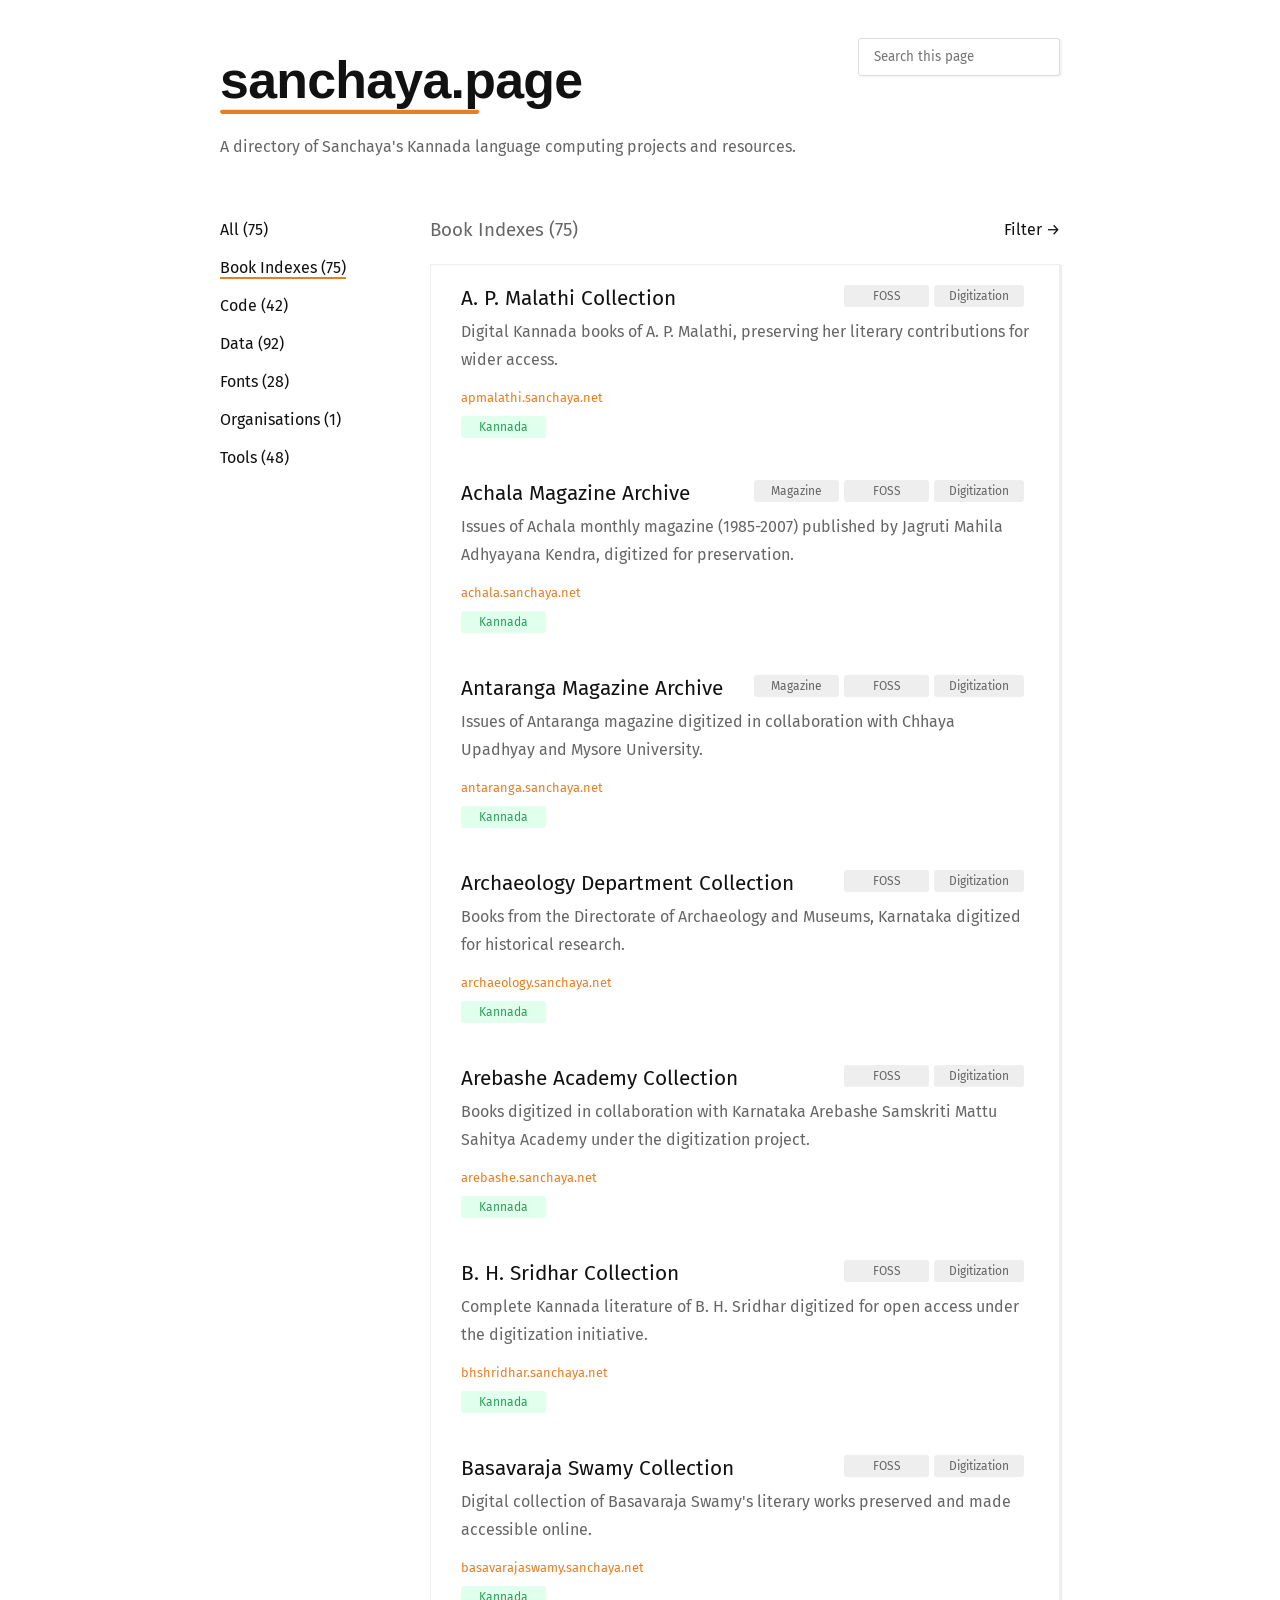
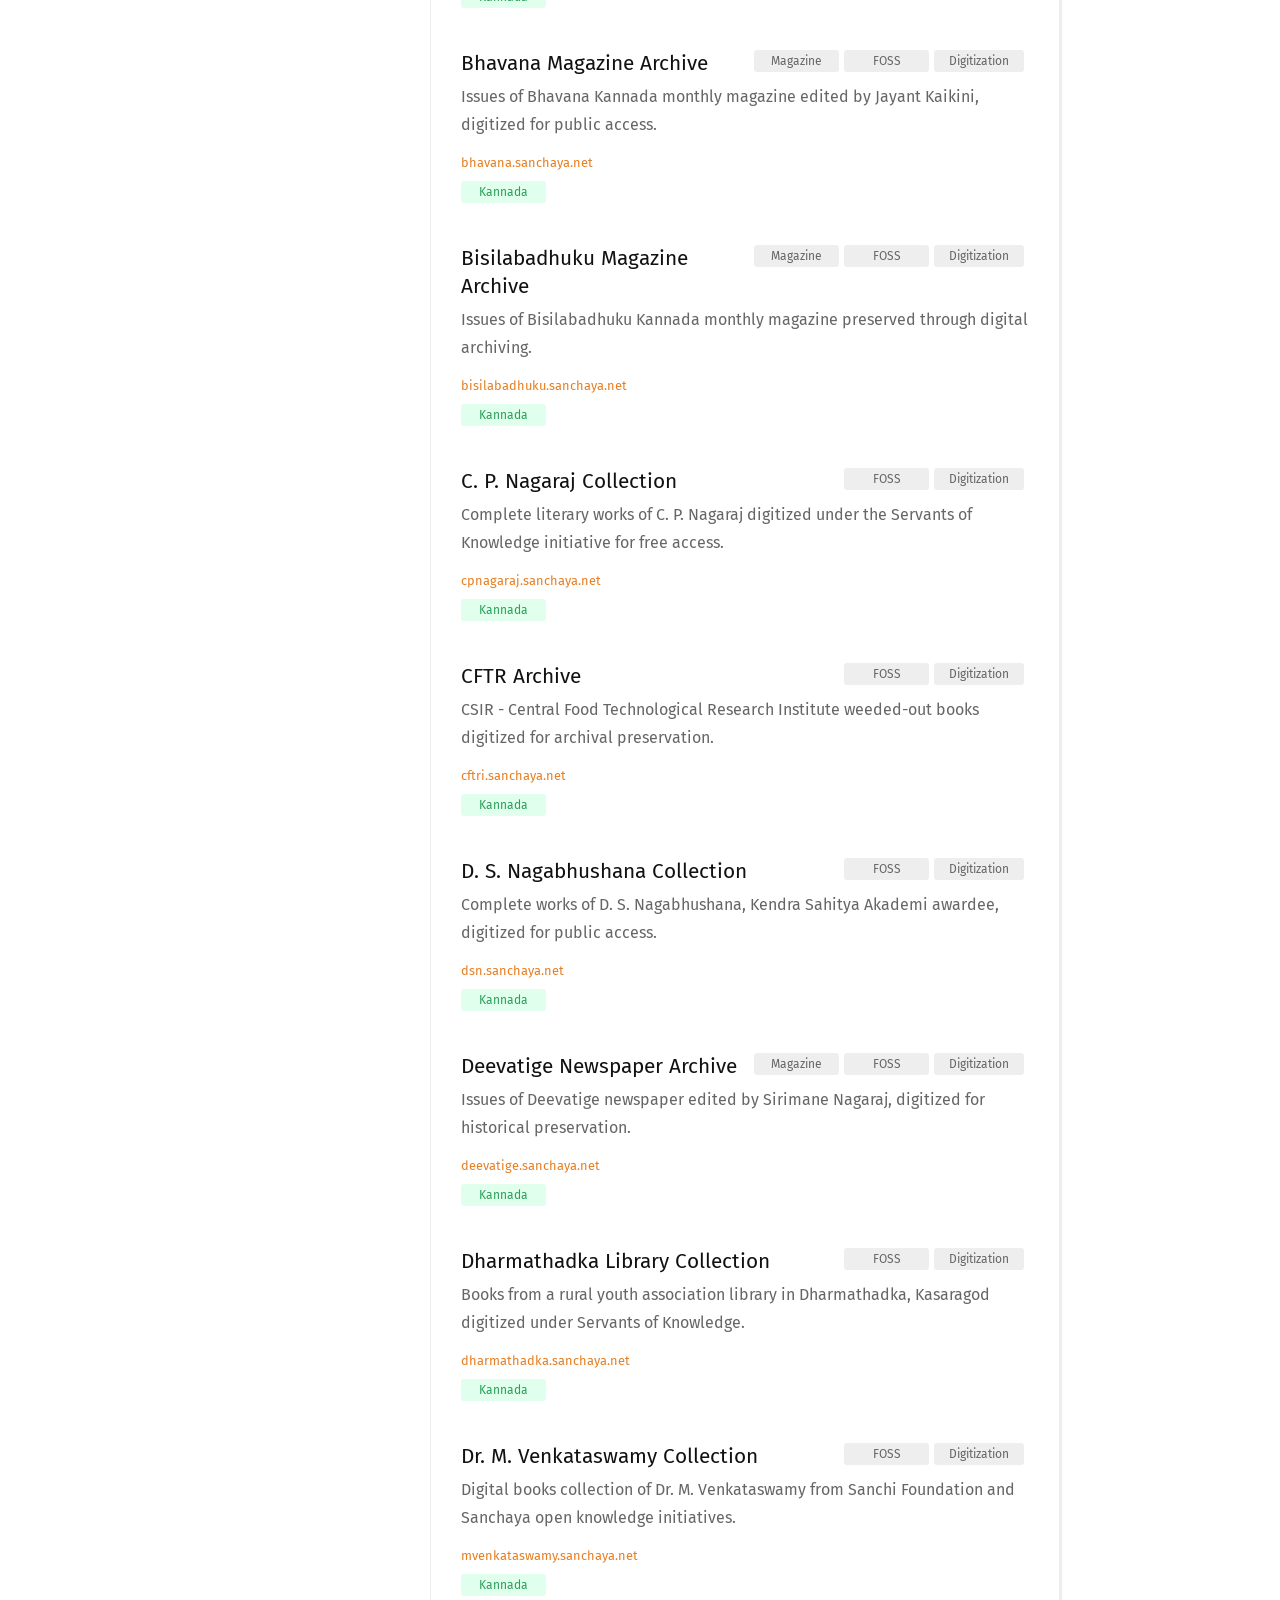
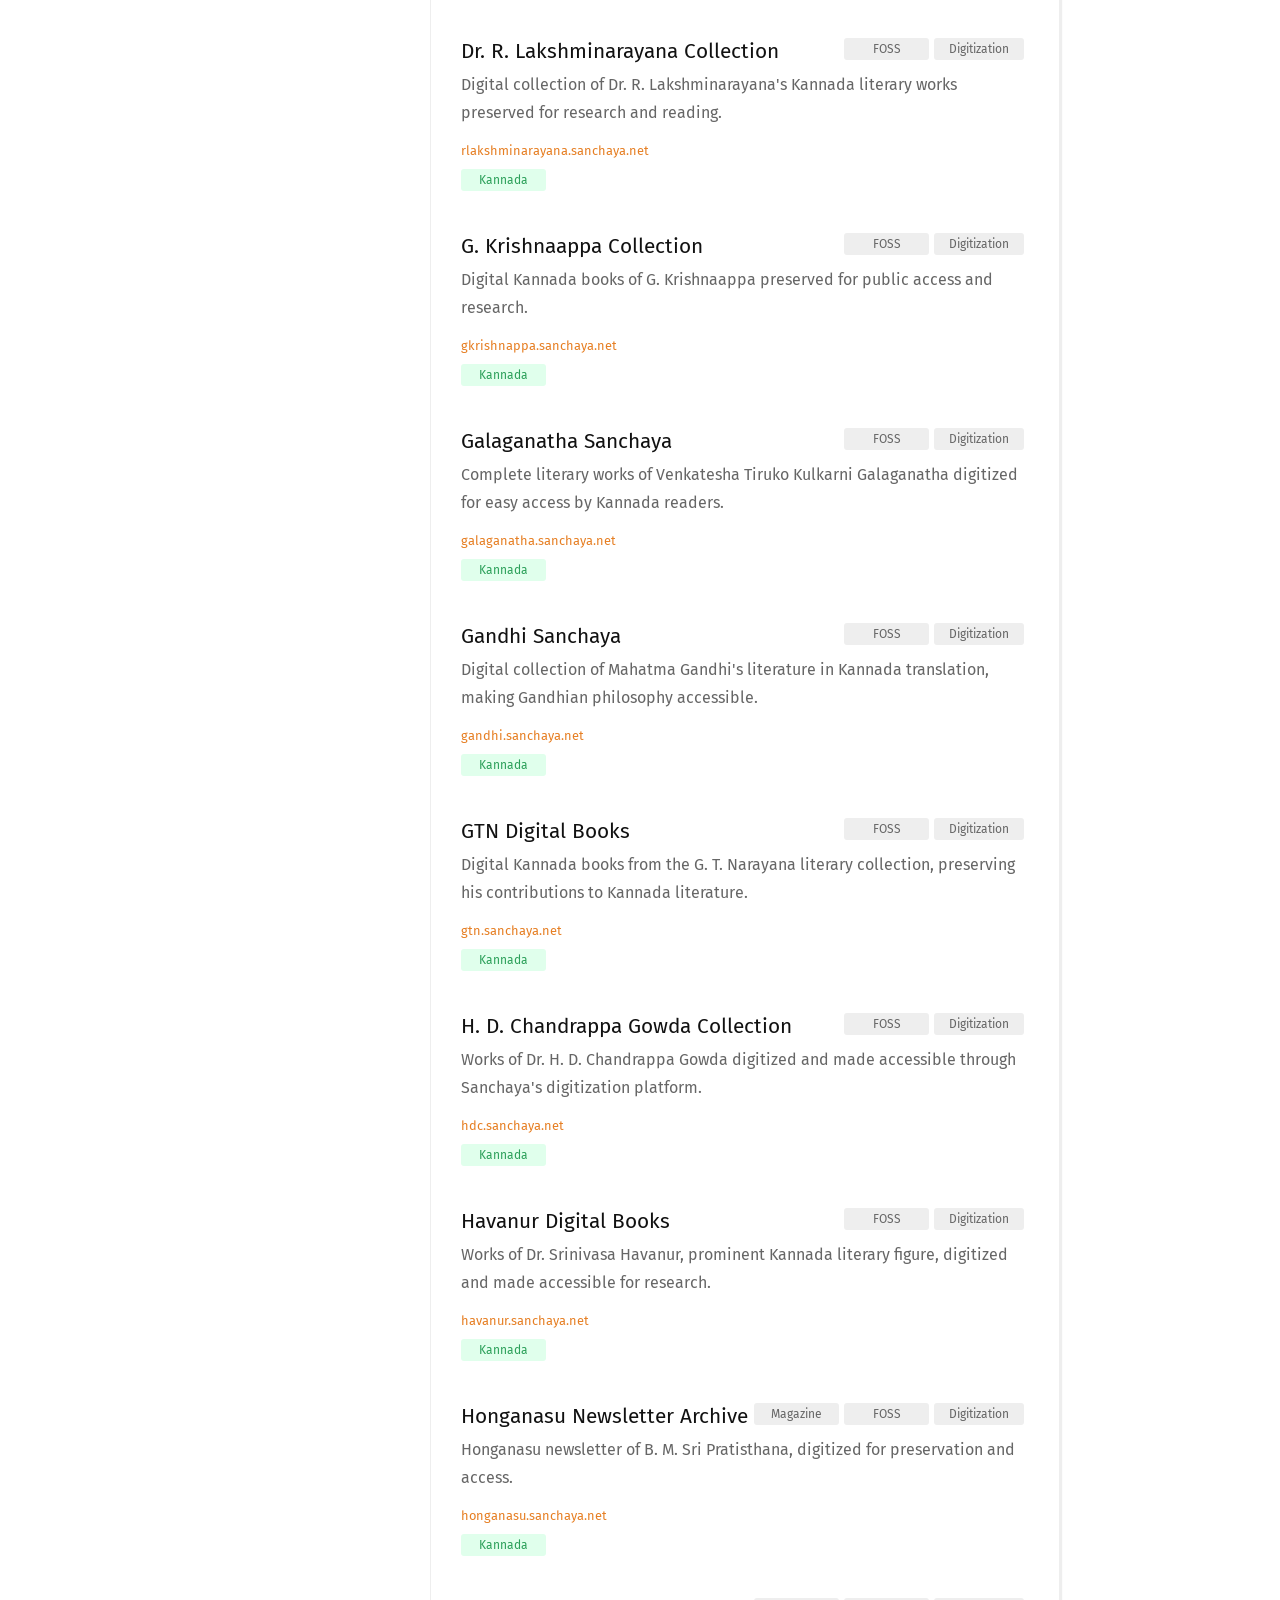
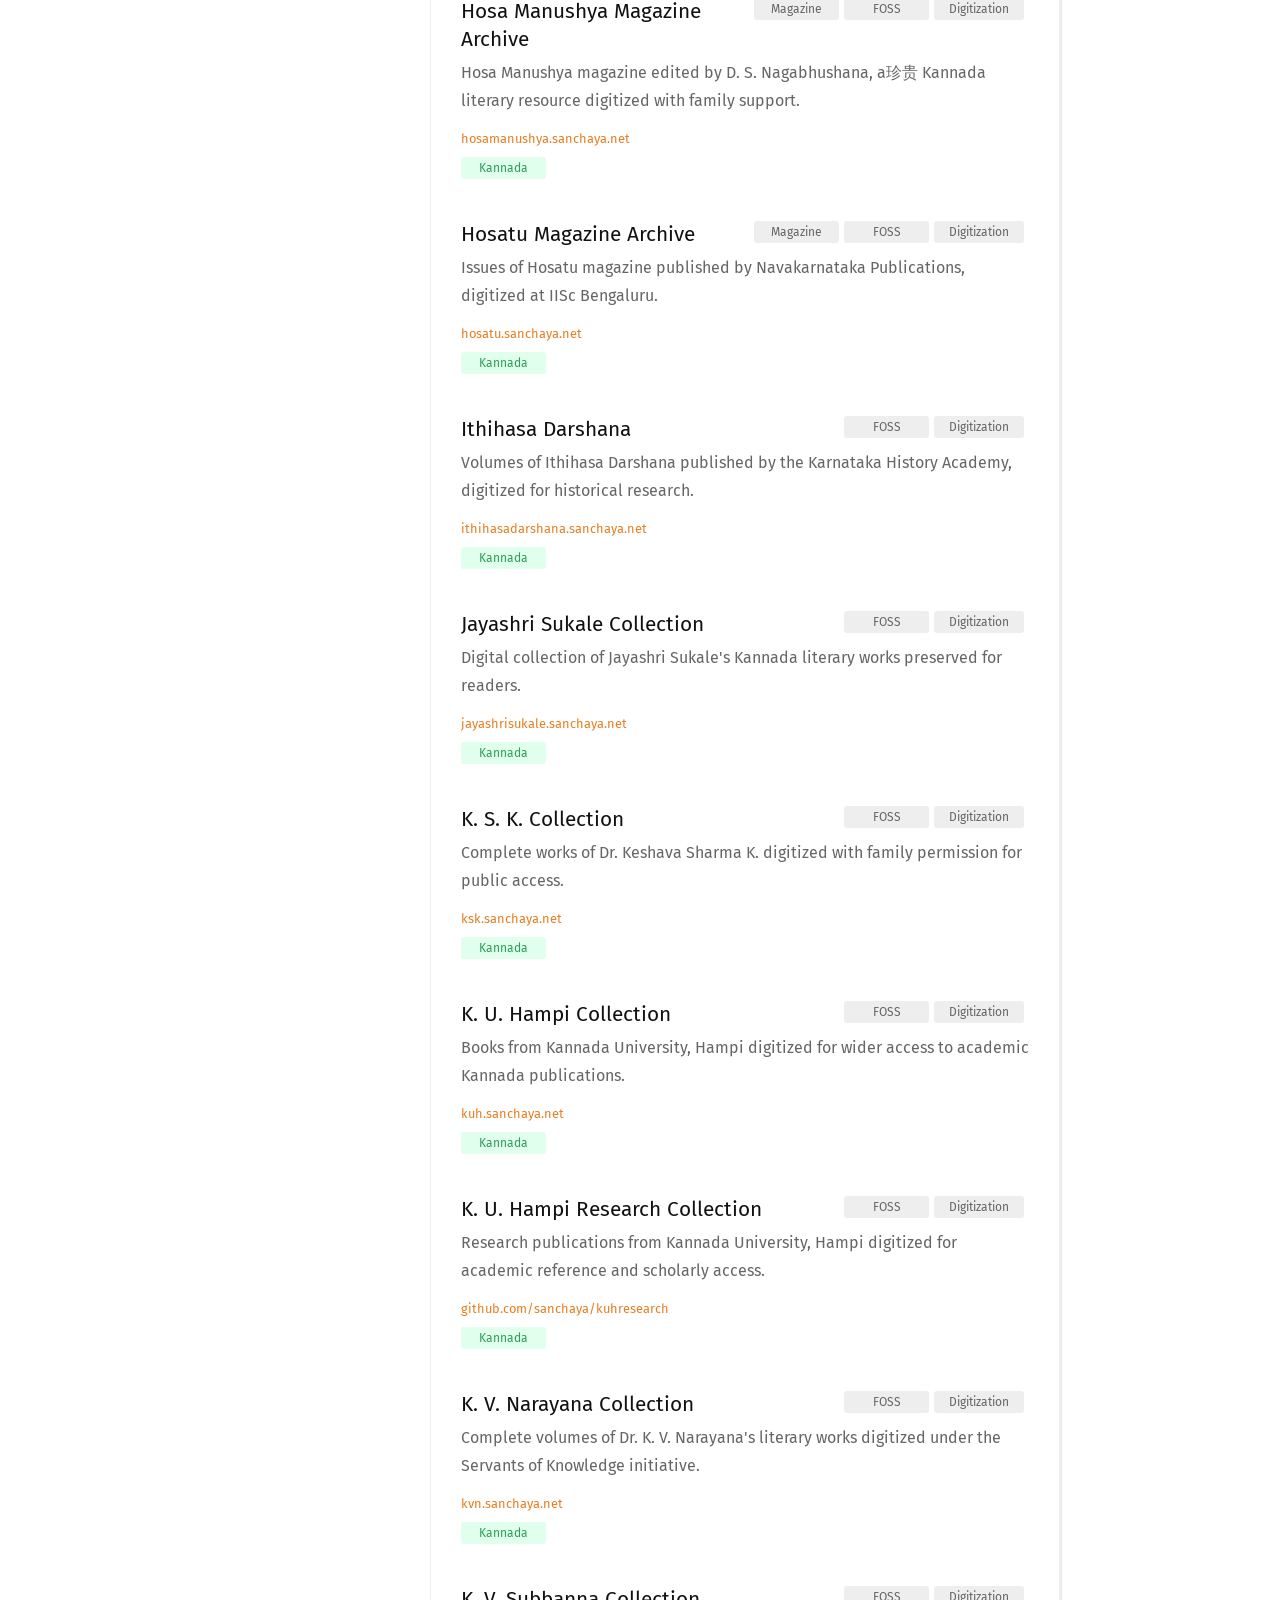
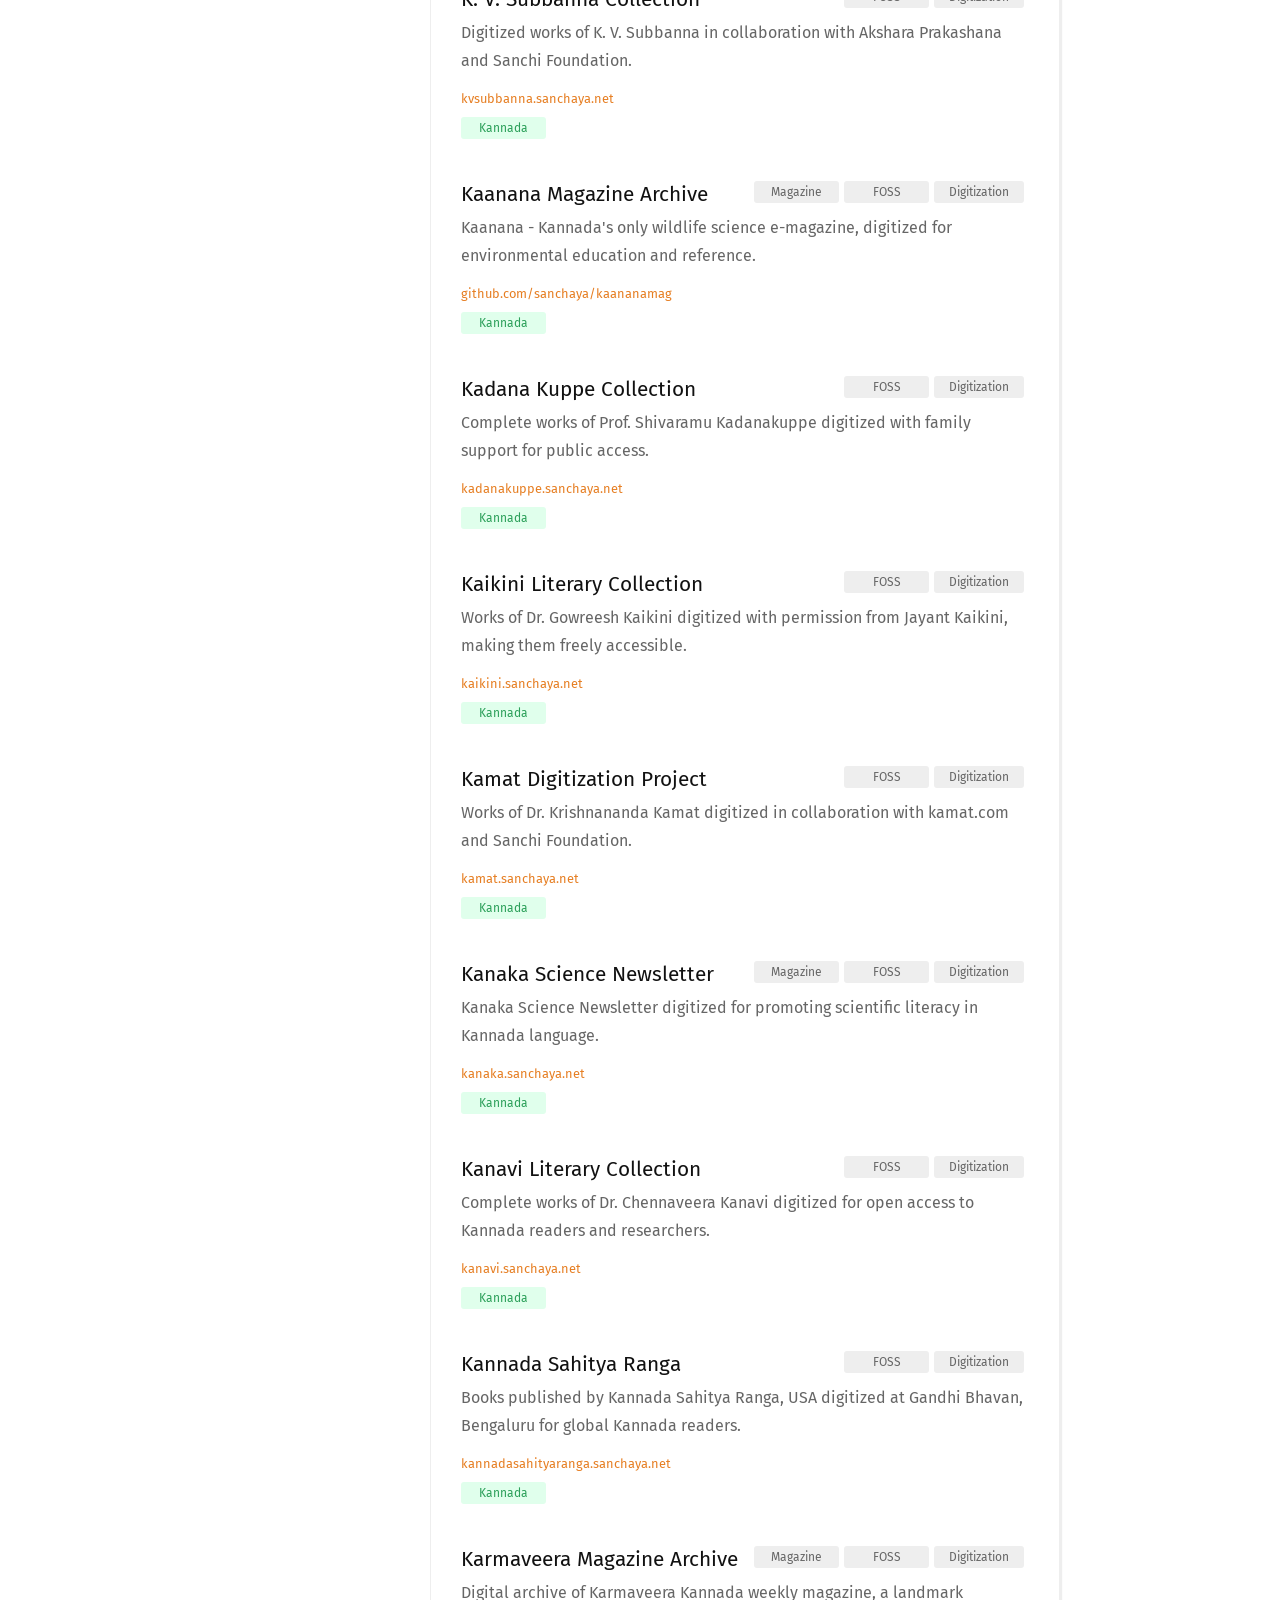
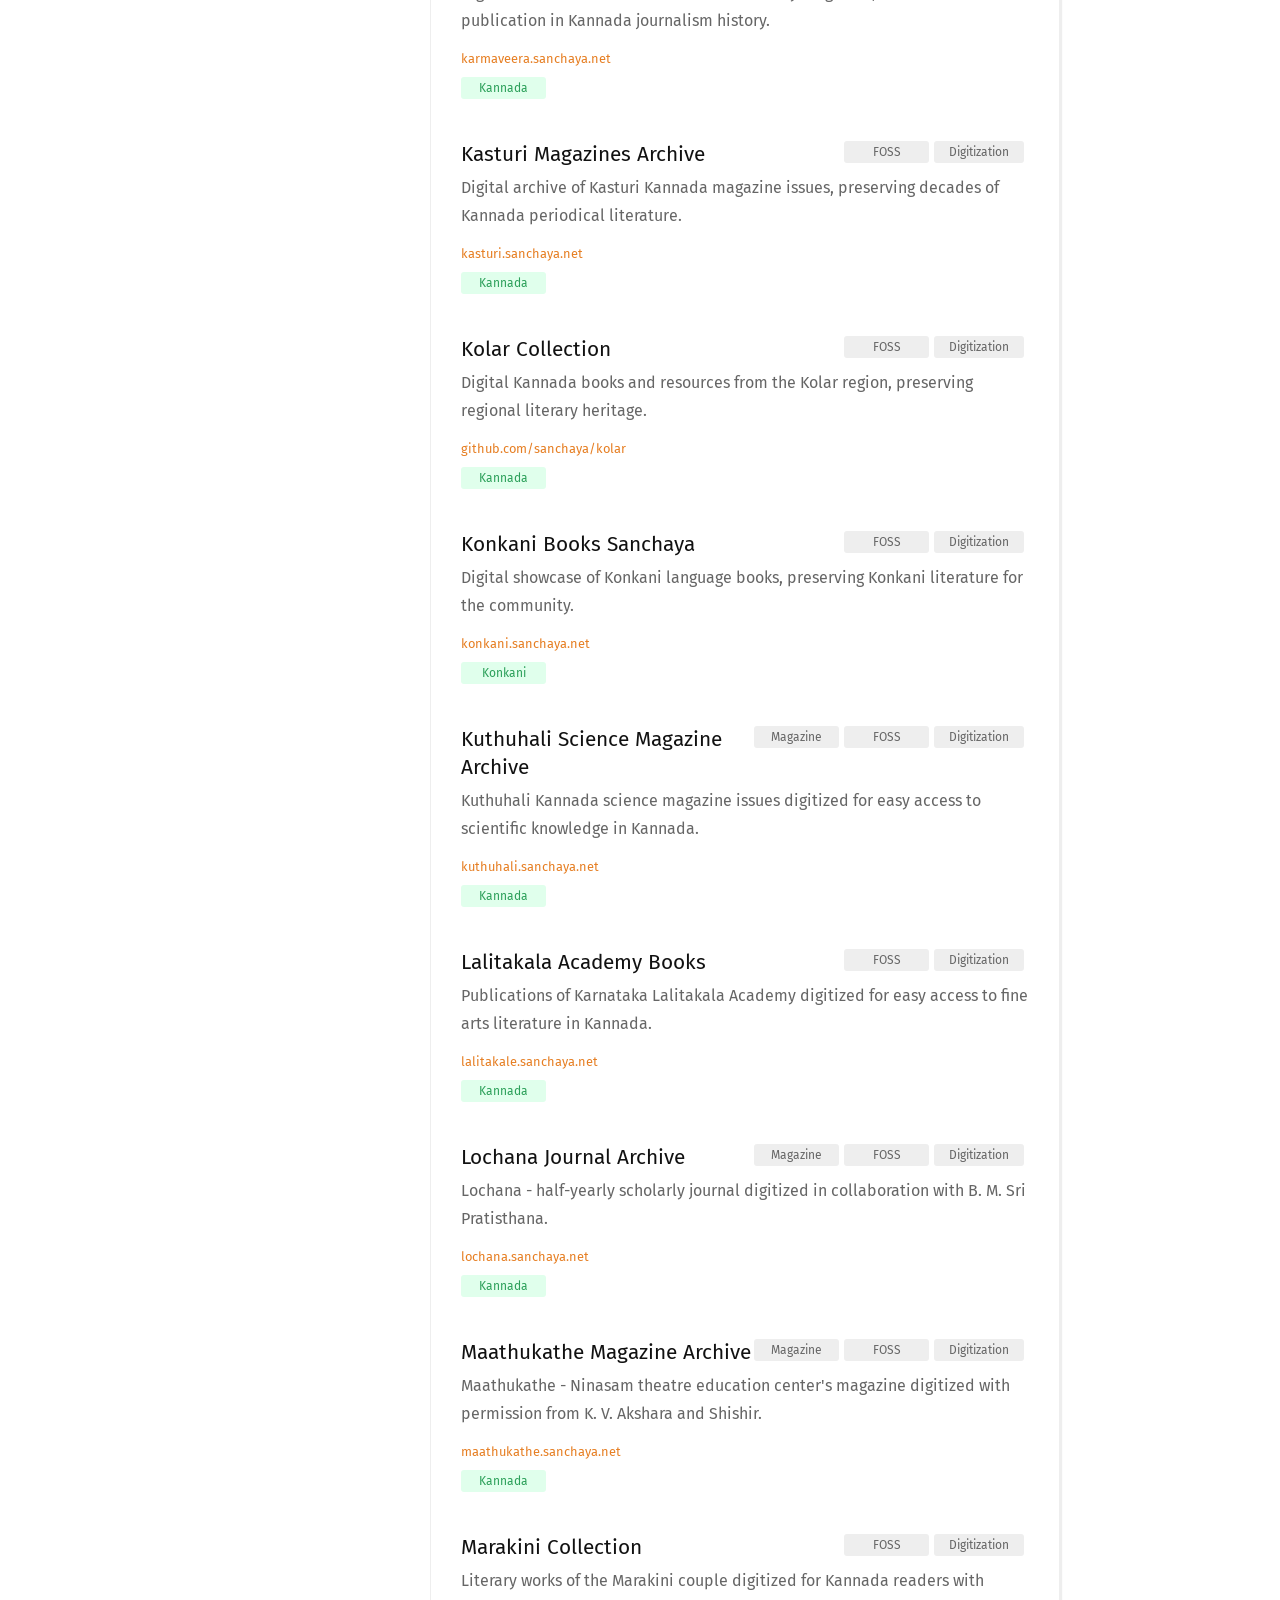
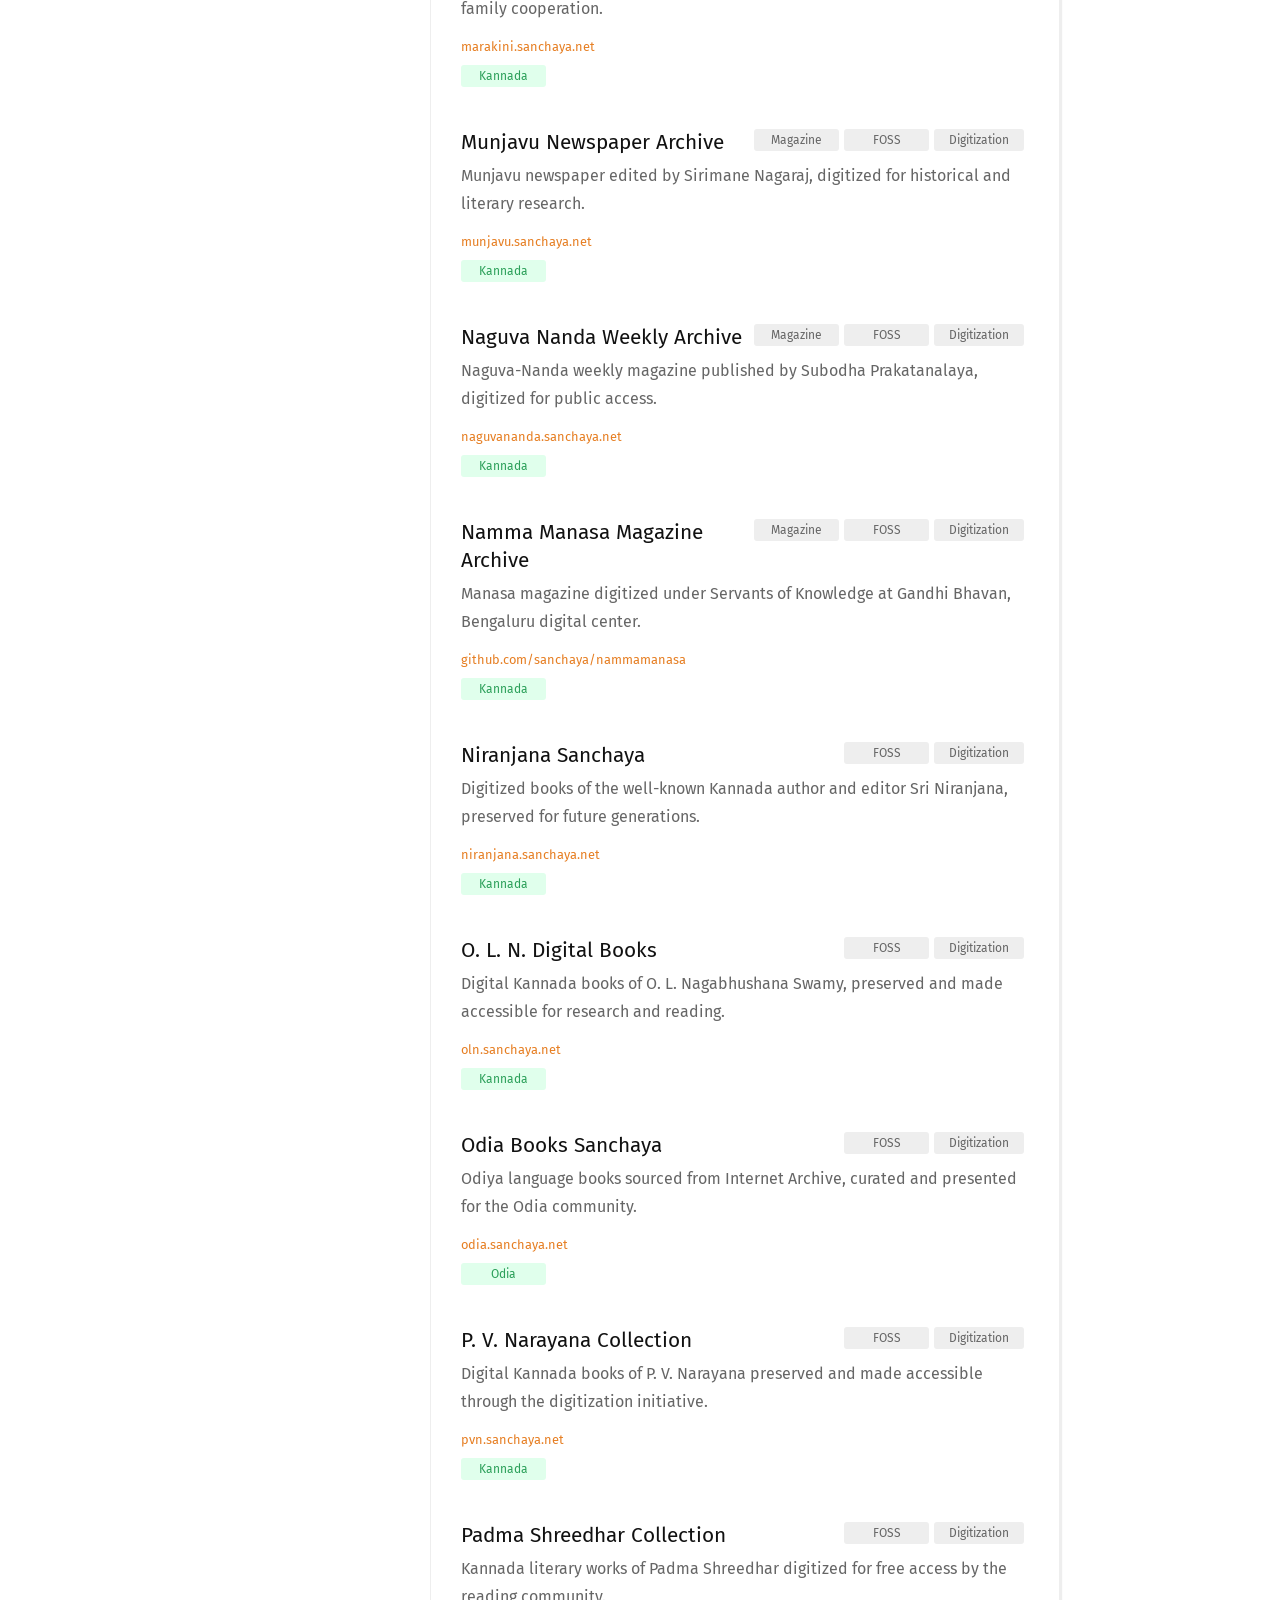
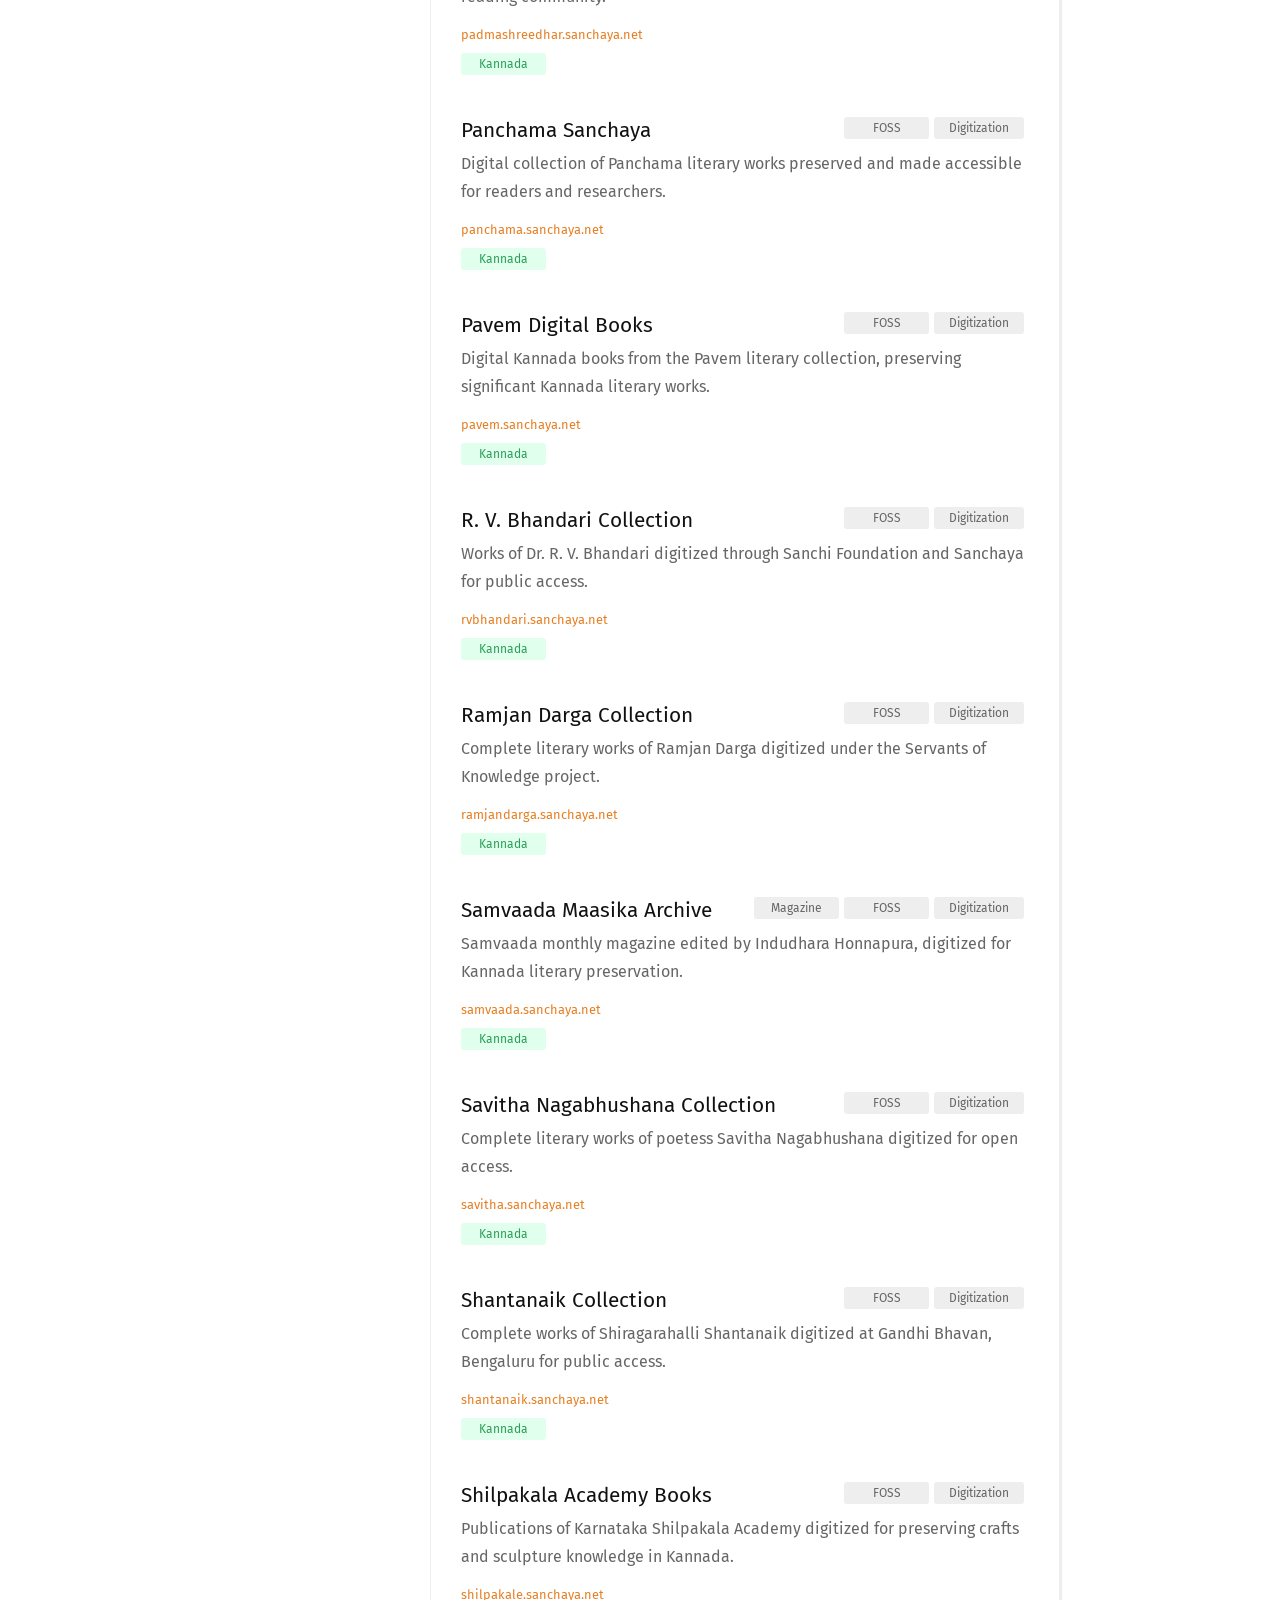
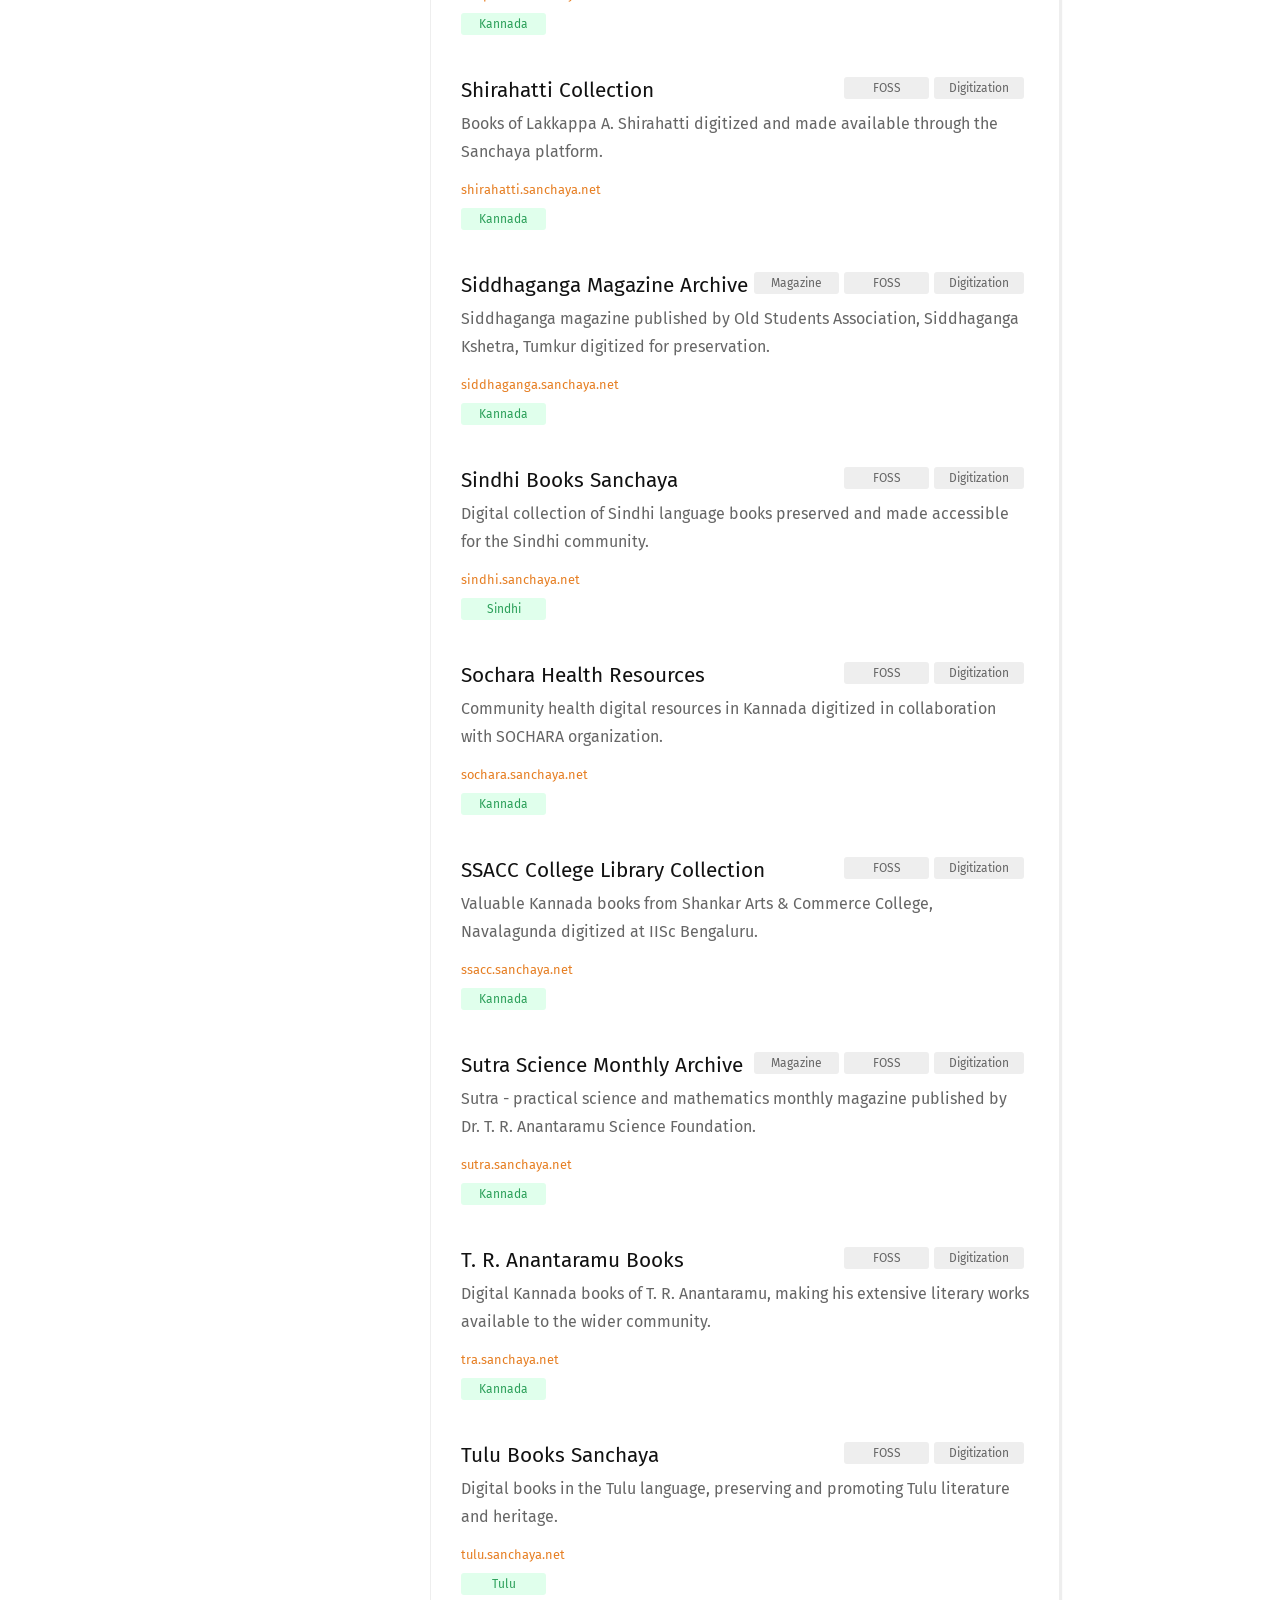
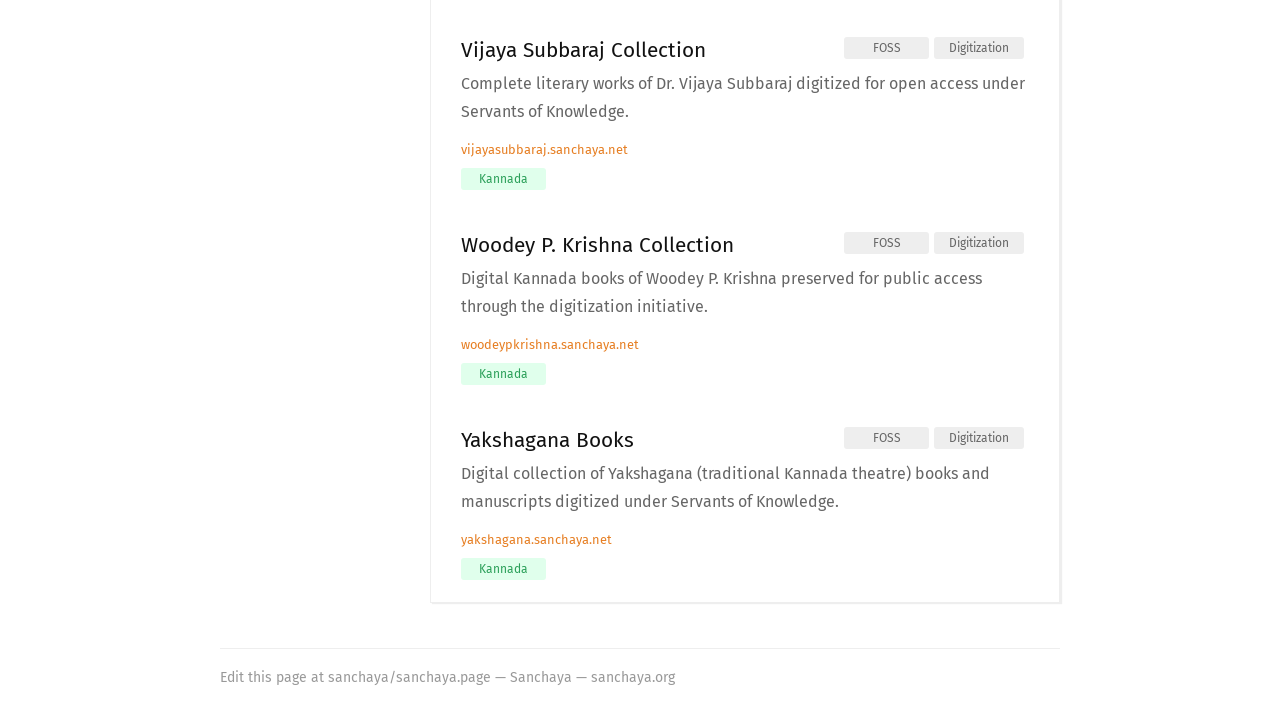
==== commit 2351cef7: "Deploying to gh-pages from @ sanchaya/sanchaya.github.io@436833d2988a74b6b9744212b62e6e0f850e2261 🚀" ====
--- a/book indexes.html
+++ b/book indexes.html
@@ -124,10 +124,11 @@
 								
 									<span class="tag">FOSS</span>
 								
-								<a href="https://github.com/sanchaya/apmalathi" class="link">A. P. Malathi Collection</a>
+								<a href="https://apmalathi.sanchaya.net" class="link">A. P. Malathi Collection</a>
 							</h2>
 
 							<p class="description">Digital Kannada books of A. P. Malathi, preserving her literary contributions for wider access.</p>
+							<p class="url"><a href="https://apmalathi.sanchaya.net">apmalathi.sanchaya.net</a></p>
 
 							<div class="tags">
 								
@@ -149,10 +150,11 @@
 								
 									<span class="tag">Magazine</span>
 								
-								<a href="https://github.com/sanchaya/achala" class="link">Achala Magazine Archive</a>
+								<a href="https://achala.sanchaya.net" class="link">Achala Magazine Archive</a>
 							</h2>
 
 							<p class="description">Issues of Achala monthly magazine (1985-2007) published by Jagruti Mahila Adhyayana Kendra, digitized for preservation.</p>
+							<p class="url"><a href="https://achala.sanchaya.net">achala.sanchaya.net</a></p>
 
 							<div class="tags">
 								
@@ -174,102 +176,107 @@
 								
 									<span class="tag">Magazine</span>
 								
-								<a href="https://github.com/sanchaya/antaranga" class="link">Antaranga Magazine Archive</a>
+								<a href="https://antaranga.sanchaya.net" class="link">Antaranga Magazine Archive</a>
 							</h2>
 
 							<p class="description">Issues of Antaranga magazine digitized in collaboration with Chhaya Upadhyay and Mysore University.</p>
-
-							<div class="tags">
-								
-									<span class="tag lang">Kannada</span>
-								
-
-								<a href="" class="reveal">+-4 &larr; View all</a>
-							</div>
-						</li>
-					
-						<li class="item"
-							data-languages="kannada|"
-							data-tags="digitization|foss|">
-							<h2 class="title">
-								
-									<span class="tag">Digitization</span>
-								
-									<span class="tag">FOSS</span>
-								
-								<a href="https://github.com/sanchaya/archaeology.kar" class="link">Archaeology Department Collection</a>
+							<p class="url"><a href="https://antaranga.sanchaya.net">antaranga.sanchaya.net</a></p>
+
+							<div class="tags">
+								
+									<span class="tag lang">Kannada</span>
+								
+
+								<a href="" class="reveal">+-4 &larr; View all</a>
+							</div>
+						</li>
+					
+						<li class="item"
+							data-languages="kannada|"
+							data-tags="digitization|foss|">
+							<h2 class="title">
+								
+									<span class="tag">Digitization</span>
+								
+									<span class="tag">FOSS</span>
+								
+								<a href="https://archaeology.sanchaya.net" class="link">Archaeology Department Collection</a>
 							</h2>
 
 							<p class="description">Books from the Directorate of Archaeology and Museums, Karnataka digitized for historical research.</p>
-
-							<div class="tags">
-								
-									<span class="tag lang">Kannada</span>
-								
-
-								<a href="" class="reveal">+-4 &larr; View all</a>
-							</div>
-						</li>
-					
-						<li class="item"
-							data-languages="kannada|"
-							data-tags="digitization|foss|">
-							<h2 class="title">
-								
-									<span class="tag">Digitization</span>
-								
-									<span class="tag">FOSS</span>
-								
-								<a href="https://github.com/sanchaya/arebashe" class="link">Arebashe Academy Collection</a>
+							<p class="url"><a href="https://archaeology.sanchaya.net">archaeology.sanchaya.net</a></p>
+
+							<div class="tags">
+								
+									<span class="tag lang">Kannada</span>
+								
+
+								<a href="" class="reveal">+-4 &larr; View all</a>
+							</div>
+						</li>
+					
+						<li class="item"
+							data-languages="kannada|"
+							data-tags="digitization|foss|">
+							<h2 class="title">
+								
+									<span class="tag">Digitization</span>
+								
+									<span class="tag">FOSS</span>
+								
+								<a href="https://arebashe.sanchaya.net" class="link">Arebashe Academy Collection</a>
 							</h2>
 
 							<p class="description">Books digitized in collaboration with Karnataka Arebashe Samskriti Mattu Sahitya Academy under the digitization project.</p>
-
-							<div class="tags">
-								
-									<span class="tag lang">Kannada</span>
-								
-
-								<a href="" class="reveal">+-4 &larr; View all</a>
-							</div>
-						</li>
-					
-						<li class="item"
-							data-languages="kannada|"
-							data-tags="digitization|foss|">
-							<h2 class="title">
-								
-									<span class="tag">Digitization</span>
-								
-									<span class="tag">FOSS</span>
-								
-								<a href="https://github.com/sanchaya/bhshridhar" class="link">B. H. Sridhar Collection</a>
+							<p class="url"><a href="https://arebashe.sanchaya.net">arebashe.sanchaya.net</a></p>
+
+							<div class="tags">
+								
+									<span class="tag lang">Kannada</span>
+								
+
+								<a href="" class="reveal">+-4 &larr; View all</a>
+							</div>
+						</li>
+					
+						<li class="item"
+							data-languages="kannada|"
+							data-tags="digitization|foss|">
+							<h2 class="title">
+								
+									<span class="tag">Digitization</span>
+								
+									<span class="tag">FOSS</span>
+								
+								<a href="https://bhshridhar.sanchaya.net" class="link">B. H. Sridhar Collection</a>
 							</h2>
 
 							<p class="description">Complete Kannada literature of B. H. Sridhar digitized for open access under the digitization initiative.</p>
-
-							<div class="tags">
-								
-									<span class="tag lang">Kannada</span>
-								
-
-								<a href="" class="reveal">+-4 &larr; View all</a>
-							</div>
-						</li>
-					
-						<li class="item"
-							data-languages="kannada|"
-							data-tags="digitization|foss|">
-							<h2 class="title">
-								
-									<span class="tag">Digitization</span>
-								
-									<span class="tag">FOSS</span>
-								
-								<a href="https://github.com/sanchaya/basavarajaswamy" class="link">Basavaraja Swamy Collection</a>
+							<p class="url"><a href="https://bhshridhar.sanchaya.net">bhshridhar.sanchaya.net</a></p>
+
+							<div class="tags">
+								
+									<span class="tag lang">Kannada</span>
+								
+
+								<a href="" class="reveal">+-4 &larr; View all</a>
+							</div>
+						</li>
+					
+						<li class="item"
+							data-languages="kannada|"
+							data-tags="digitization|foss|">
+							<h2 class="title">
+								
+									<span class="tag">Digitization</span>
+								
+									<span class="tag">FOSS</span>
+								
+								<a href="https://basavarajaswamy.sanchaya.net" class="link">Basavaraja Swamy Collection</a>
 							</h2>
 
 							<p class="description">Digital collection of Basavaraja Swamy's literary works preserved and made accessible online.</p>
+							<p class="url"><a href="https://basavarajaswamy.sanchaya.net">basavarajaswamy.sanchaya.net</a></p>
 
 							<div class="tags">
 								
@@ -291,10 +298,11 @@
 								
 									<span class="tag">Magazine</span>
 								
-								<a href="https://github.com/sanchaya/bhavana" class="link">Bhavana Magazine Archive</a>
+								<a href="https://bhavana.sanchaya.net" class="link">Bhavana Magazine Archive</a>
 							</h2>
 
 							<p class="description">Issues of Bhavana Kannada monthly magazine edited by Jayant Kaikini, digitized for public access.</p>
+							<p class="url"><a href="https://bhavana.sanchaya.net">bhavana.sanchaya.net</a></p>
 
 							<div class="tags">
 								
@@ -316,79 +324,83 @@
 								
 									<span class="tag">Magazine</span>
 								
-								<a href="https://github.com/sanchaya/bisilabadhuku" class="link">Bisilabadhuku Magazine Archive</a>
+								<a href="https://bisilabadhuku.sanchaya.net" class="link">Bisilabadhuku Magazine Archive</a>
 							</h2>
 
 							<p class="description">Issues of Bisilabadhuku Kannada monthly magazine preserved through digital archiving.</p>
-
-							<div class="tags">
-								
-									<span class="tag lang">Kannada</span>
-								
-
-								<a href="" class="reveal">+-4 &larr; View all</a>
-							</div>
-						</li>
-					
-						<li class="item"
-							data-languages="kannada|"
-							data-tags="digitization|foss|">
-							<h2 class="title">
-								
-									<span class="tag">Digitization</span>
-								
-									<span class="tag">FOSS</span>
-								
-								<a href="https://github.com/sanchaya/cpnagaraj" class="link">C. P. Nagaraj Collection</a>
+							<p class="url"><a href="https://bisilabadhuku.sanchaya.net">bisilabadhuku.sanchaya.net</a></p>
+
+							<div class="tags">
+								
+									<span class="tag lang">Kannada</span>
+								
+
+								<a href="" class="reveal">+-4 &larr; View all</a>
+							</div>
+						</li>
+					
+						<li class="item"
+							data-languages="kannada|"
+							data-tags="digitization|foss|">
+							<h2 class="title">
+								
+									<span class="tag">Digitization</span>
+								
+									<span class="tag">FOSS</span>
+								
+								<a href="https://cpnagaraj.sanchaya.net" class="link">C. P. Nagaraj Collection</a>
 							</h2>
 
 							<p class="description">Complete literary works of C. P. Nagaraj digitized under the Servants of Knowledge initiative for free access.</p>
-
-							<div class="tags">
-								
-									<span class="tag lang">Kannada</span>
-								
-
-								<a href="" class="reveal">+-4 &larr; View all</a>
-							</div>
-						</li>
-					
-						<li class="item"
-							data-languages="kannada|"
-							data-tags="digitization|foss|">
-							<h2 class="title">
-								
-									<span class="tag">Digitization</span>
-								
-									<span class="tag">FOSS</span>
-								
-								<a href="https://github.com/sanchaya/cftri" class="link">CFTR Archive</a>
+							<p class="url"><a href="https://cpnagaraj.sanchaya.net">cpnagaraj.sanchaya.net</a></p>
+
+							<div class="tags">
+								
+									<span class="tag lang">Kannada</span>
+								
+
+								<a href="" class="reveal">+-4 &larr; View all</a>
+							</div>
+						</li>
+					
+						<li class="item"
+							data-languages="kannada|"
+							data-tags="digitization|foss|">
+							<h2 class="title">
+								
+									<span class="tag">Digitization</span>
+								
+									<span class="tag">FOSS</span>
+								
+								<a href="https://cftri.sanchaya.net" class="link">CFTR Archive</a>
 							</h2>
 
 							<p class="description">CSIR - Central Food Technological Research Institute weeded-out books digitized for archival preservation.</p>
-
-							<div class="tags">
-								
-									<span class="tag lang">Kannada</span>
-								
-
-								<a href="" class="reveal">+-4 &larr; View all</a>
-							</div>
-						</li>
-					
-						<li class="item"
-							data-languages="kannada|"
-							data-tags="digitization|foss|">
-							<h2 class="title">
-								
-									<span class="tag">Digitization</span>
-								
-									<span class="tag">FOSS</span>
-								
-								<a href="https://github.com/sanchaya/dsn" class="link">D. S. Nagabhushana Collection</a>
+							<p class="url"><a href="https://cftri.sanchaya.net">cftri.sanchaya.net</a></p>
+
+							<div class="tags">
+								
+									<span class="tag lang">Kannada</span>
+								
+
+								<a href="" class="reveal">+-4 &larr; View all</a>
+							</div>
+						</li>
+					
+						<li class="item"
+							data-languages="kannada|"
+							data-tags="digitization|foss|">
+							<h2 class="title">
+								
+									<span class="tag">Digitization</span>
+								
+									<span class="tag">FOSS</span>
+								
+								<a href="https://dsn.sanchaya.net" class="link">D. S. Nagabhushana Collection</a>
 							</h2>
 
 							<p class="description">Complete works of D. S. Nagabhushana, Kendra Sahitya Akademi awardee, digitized for public access.</p>
+							<p class="url"><a href="https://dsn.sanchaya.net">dsn.sanchaya.net</a></p>
 
 							<div class="tags">
 								
@@ -410,148 +422,155 @@
 								
 									<span class="tag">Magazine</span>
 								
-								<a href="https://github.com/sanchaya/deevatige" class="link">Deevatige Newspaper Archive</a>
+								<a href="https://deevatige.sanchaya.net" class="link">Deevatige Newspaper Archive</a>
 							</h2>
 
 							<p class="description">Issues of Deevatige newspaper edited by Sirimane Nagaraj, digitized for historical preservation.</p>
-
-							<div class="tags">
-								
-									<span class="tag lang">Kannada</span>
-								
-
-								<a href="" class="reveal">+-4 &larr; View all</a>
-							</div>
-						</li>
-					
-						<li class="item"
-							data-languages="kannada|"
-							data-tags="digitization|foss|">
-							<h2 class="title">
-								
-									<span class="tag">Digitization</span>
-								
-									<span class="tag">FOSS</span>
-								
-								<a href="https://github.com/sanchaya/dharmathadka" class="link">Dharmathadka Library Collection</a>
+							<p class="url"><a href="https://deevatige.sanchaya.net">deevatige.sanchaya.net</a></p>
+
+							<div class="tags">
+								
+									<span class="tag lang">Kannada</span>
+								
+
+								<a href="" class="reveal">+-4 &larr; View all</a>
+							</div>
+						</li>
+					
+						<li class="item"
+							data-languages="kannada|"
+							data-tags="digitization|foss|">
+							<h2 class="title">
+								
+									<span class="tag">Digitization</span>
+								
+									<span class="tag">FOSS</span>
+								
+								<a href="https://dharmathadka.sanchaya.net" class="link">Dharmathadka Library Collection</a>
 							</h2>
 
 							<p class="description">Books from a rural youth association library in Dharmathadka, Kasaragod digitized under Servants of Knowledge.</p>
-
-							<div class="tags">
-								
-									<span class="tag lang">Kannada</span>
-								
-
-								<a href="" class="reveal">+-4 &larr; View all</a>
-							</div>
-						</li>
-					
-						<li class="item"
-							data-languages="kannada|"
-							data-tags="digitization|foss|">
-							<h2 class="title">
-								
-									<span class="tag">Digitization</span>
-								
-									<span class="tag">FOSS</span>
-								
-								<a href="https://github.com/sanchaya/mvenkataswamy" class="link">Dr. M. Venkataswamy Collection</a>
+							<p class="url"><a href="https://dharmathadka.sanchaya.net">dharmathadka.sanchaya.net</a></p>
+
+							<div class="tags">
+								
+									<span class="tag lang">Kannada</span>
+								
+
+								<a href="" class="reveal">+-4 &larr; View all</a>
+							</div>
+						</li>
+					
+						<li class="item"
+							data-languages="kannada|"
+							data-tags="digitization|foss|">
+							<h2 class="title">
+								
+									<span class="tag">Digitization</span>
+								
+									<span class="tag">FOSS</span>
+								
+								<a href="https://mvenkataswamy.sanchaya.net" class="link">Dr. M. Venkataswamy Collection</a>
 							</h2>
 
 							<p class="description">Digital books collection of Dr. M. Venkataswamy from Sanchi Foundation and Sanchaya open knowledge initiatives.</p>
-
-							<div class="tags">
-								
-									<span class="tag lang">Kannada</span>
-								
-
-								<a href="" class="reveal">+-4 &larr; View all</a>
-							</div>
-						</li>
-					
-						<li class="item"
-							data-languages="kannada|"
-							data-tags="digitization|foss|">
-							<h2 class="title">
-								
-									<span class="tag">Digitization</span>
-								
-									<span class="tag">FOSS</span>
-								
-								<a href="https://github.com/sanchaya/rlakshminarayana" class="link">Dr. R. Lakshminarayana Collection</a>
+							<p class="url"><a href="https://mvenkataswamy.sanchaya.net">mvenkataswamy.sanchaya.net</a></p>
+
+							<div class="tags">
+								
+									<span class="tag lang">Kannada</span>
+								
+
+								<a href="" class="reveal">+-4 &larr; View all</a>
+							</div>
+						</li>
+					
+						<li class="item"
+							data-languages="kannada|"
+							data-tags="digitization|foss|">
+							<h2 class="title">
+								
+									<span class="tag">Digitization</span>
+								
+									<span class="tag">FOSS</span>
+								
+								<a href="https://rlakshminarayana.sanchaya.net" class="link">Dr. R. Lakshminarayana Collection</a>
 							</h2>
 
 							<p class="description">Digital collection of Dr. R. Lakshminarayana's Kannada literary works preserved for research and reading.</p>
-
-							<div class="tags">
-								
-									<span class="tag lang">Kannada</span>
-								
-
-								<a href="" class="reveal">+-4 &larr; View all</a>
-							</div>
-						</li>
-					
-						<li class="item"
-							data-languages="kannada|"
-							data-tags="digitization|foss|">
-							<h2 class="title">
-								
-									<span class="tag">Digitization</span>
-								
-									<span class="tag">FOSS</span>
-								
-								<a href="https://github.com/sanchaya/gkrishnappa" class="link">G. Krishnaappa Collection</a>
+							<p class="url"><a href="https://rlakshminarayana.sanchaya.net">rlakshminarayana.sanchaya.net</a></p>
+
+							<div class="tags">
+								
+									<span class="tag lang">Kannada</span>
+								
+
+								<a href="" class="reveal">+-4 &larr; View all</a>
+							</div>
+						</li>
+					
+						<li class="item"
+							data-languages="kannada|"
+							data-tags="digitization|foss|">
+							<h2 class="title">
+								
+									<span class="tag">Digitization</span>
+								
+									<span class="tag">FOSS</span>
+								
+								<a href="https://gkrishnappa.sanchaya.net" class="link">G. Krishnaappa Collection</a>
 							</h2>
 
 							<p class="description">Digital Kannada books of G. Krishnaappa preserved for public access and research.</p>
-
-							<div class="tags">
-								
-									<span class="tag lang">Kannada</span>
-								
-
-								<a href="" class="reveal">+-4 &larr; View all</a>
-							</div>
-						</li>
-					
-						<li class="item"
-							data-languages="kannada|"
-							data-tags="digitization|foss|">
-							<h2 class="title">
-								
-									<span class="tag">Digitization</span>
-								
-									<span class="tag">FOSS</span>
-								
-								<a href="https://github.com/sanchaya/galaganatha" class="link">Galaganatha Sanchaya</a>
+							<p class="url"><a href="https://gkrishnappa.sanchaya.net">gkrishnappa.sanchaya.net</a></p>
+
+							<div class="tags">
+								
+									<span class="tag lang">Kannada</span>
+								
+
+								<a href="" class="reveal">+-4 &larr; View all</a>
+							</div>
+						</li>
+					
+						<li class="item"
+							data-languages="kannada|"
+							data-tags="digitization|foss|">
+							<h2 class="title">
+								
+									<span class="tag">Digitization</span>
+								
+									<span class="tag">FOSS</span>
+								
+								<a href="https://galaganatha.sanchaya.net" class="link">Galaganatha Sanchaya</a>
 							</h2>
 
 							<p class="description">Complete literary works of Venkatesha Tiruko Kulkarni Galaganatha digitized for easy access by Kannada readers.</p>
-
-							<div class="tags">
-								
-									<span class="tag lang">Kannada</span>
-								
-
-								<a href="" class="reveal">+-4 &larr; View all</a>
-							</div>
-						</li>
-					
-						<li class="item"
-							data-languages="kannada|"
-							data-tags="digitization|foss|">
-							<h2 class="title">
-								
-									<span class="tag">Digitization</span>
-								
-									<span class="tag">FOSS</span>
-								
-								<a href="https://github.com/sanchaya/gandhi" class="link">Gandhi Sanchaya</a>
+							<p class="url"><a href="https://galaganatha.sanchaya.net">galaganatha.sanchaya.net</a></p>
+
+							<div class="tags">
+								
+									<span class="tag lang">Kannada</span>
+								
+
+								<a href="" class="reveal">+-4 &larr; View all</a>
+							</div>
+						</li>
+					
+						<li class="item"
+							data-languages="kannada|"
+							data-tags="digitization|foss|">
+							<h2 class="title">
+								
+									<span class="tag">Digitization</span>
+								
+									<span class="tag">FOSS</span>
+								
+								<a href="https://gandhi.sanchaya.net" class="link">Gandhi Sanchaya</a>
 							</h2>
 
 							<p class="description">Digital collection of Mahatma Gandhi's literature in Kannada translation, making Gandhian philosophy accessible.</p>
+							<p class="url"><a href="https://gandhi.sanchaya.net">gandhi.sanchaya.net</a></p>
 
 							<div class="tags">
 								
@@ -575,29 +594,31 @@
 							</h2>
 
 							<p class="description">Digital Kannada books from the G. T. Narayana literary collection, preserving his contributions to Kannada literature.</p>
-
-							<div class="tags">
-								
-									<span class="tag lang">Kannada</span>
-								
-
-								<a href="" class="reveal">+-4 &larr; View all</a>
-							</div>
-						</li>
-					
-						<li class="item"
-							data-languages="kannada|"
-							data-tags="digitization|foss|">
-							<h2 class="title">
-								
-									<span class="tag">Digitization</span>
-								
-									<span class="tag">FOSS</span>
-								
-								<a href="https://github.com/sanchaya/hdc" class="link">H. D. Chandrappa Gowda Collection</a>
+							<p class="url"><a href="https://gtn.sanchaya.net">gtn.sanchaya.net</a></p>
+
+							<div class="tags">
+								
+									<span class="tag lang">Kannada</span>
+								
+
+								<a href="" class="reveal">+-4 &larr; View all</a>
+							</div>
+						</li>
+					
+						<li class="item"
+							data-languages="kannada|"
+							data-tags="digitization|foss|">
+							<h2 class="title">
+								
+									<span class="tag">Digitization</span>
+								
+									<span class="tag">FOSS</span>
+								
+								<a href="https://hdc.sanchaya.net" class="link">H. D. Chandrappa Gowda Collection</a>
 							</h2>
 
 							<p class="description">Works of Dr. H. D. Chandrappa Gowda digitized and made accessible through Sanchaya's digitization platform.</p>
+							<p class="url"><a href="https://hdc.sanchaya.net">hdc.sanchaya.net</a></p>
 
 							<div class="tags">
 								
@@ -621,6 +642,7 @@
 							</h2>
 
 							<p class="description">Works of Dr. Srinivasa Havanur, prominent Kannada literary figure, digitized and made accessible for research.</p>
+							<p class="url"><a href="https://havanur.sanchaya.net">havanur.sanchaya.net</a></p>
 
 							<div class="tags">
 								
@@ -642,10 +664,11 @@
 								
 									<span class="tag">Magazine</span>
 								
-								<a href="https://github.com/sanchaya/honganasu" class="link">Honganasu Newsletter Archive</a>
+								<a href="https://honganasu.sanchaya.net" class="link">Honganasu Newsletter Archive</a>
 							</h2>
 
 							<p class="description">Honganasu newsletter of B. M. Sri Pratisthana, digitized for preservation and access.</p>
+							<p class="url"><a href="https://honganasu.sanchaya.net">honganasu.sanchaya.net</a></p>
 
 							<div class="tags">
 								
@@ -667,10 +690,11 @@
 								
 									<span class="tag">Magazine</span>
 								
-								<a href="https://github.com/sanchaya/hosamanushya" class="link">Hosa Manushya Magazine Archive</a>
+								<a href="https://hosamanushya.sanchaya.net" class="link">Hosa Manushya Magazine Archive</a>
 							</h2>
 
 							<p class="description">Hosa Manushya magazine edited by D. S. Nagabhushana, a珍贵 Kannada literary resource digitized with family support.</p>
+							<p class="url"><a href="https://hosamanushya.sanchaya.net">hosamanushya.sanchaya.net</a></p>
 
 							<div class="tags">
 								
@@ -692,102 +716,107 @@
 								
 									<span class="tag">Magazine</span>
 								
-								<a href="https://github.com/sanchaya/hosatu" class="link">Hosatu Magazine Archive</a>
+								<a href="https://hosatu.sanchaya.net" class="link">Hosatu Magazine Archive</a>
 							</h2>
 
 							<p class="description">Issues of Hosatu magazine published by Navakarnataka Publications, digitized at IISc Bengaluru.</p>
-
-							<div class="tags">
-								
-									<span class="tag lang">Kannada</span>
-								
-
-								<a href="" class="reveal">+-4 &larr; View all</a>
-							</div>
-						</li>
-					
-						<li class="item"
-							data-languages="kannada|"
-							data-tags="digitization|foss|">
-							<h2 class="title">
-								
-									<span class="tag">Digitization</span>
-								
-									<span class="tag">FOSS</span>
-								
-								<a href="https://github.com/sanchaya/ithihasadarshana" class="link">Ithihasa Darshana</a>
+							<p class="url"><a href="https://hosatu.sanchaya.net">hosatu.sanchaya.net</a></p>
+
+							<div class="tags">
+								
+									<span class="tag lang">Kannada</span>
+								
+
+								<a href="" class="reveal">+-4 &larr; View all</a>
+							</div>
+						</li>
+					
+						<li class="item"
+							data-languages="kannada|"
+							data-tags="digitization|foss|">
+							<h2 class="title">
+								
+									<span class="tag">Digitization</span>
+								
+									<span class="tag">FOSS</span>
+								
+								<a href="https://ithihasadarshana.sanchaya.net" class="link">Ithihasa Darshana</a>
 							</h2>
 
 							<p class="description">Volumes of Ithihasa Darshana published by the Karnataka History Academy, digitized for historical research.</p>
-
-							<div class="tags">
-								
-									<span class="tag lang">Kannada</span>
-								
-
-								<a href="" class="reveal">+-4 &larr; View all</a>
-							</div>
-						</li>
-					
-						<li class="item"
-							data-languages="kannada|"
-							data-tags="digitization|foss|">
-							<h2 class="title">
-								
-									<span class="tag">Digitization</span>
-								
-									<span class="tag">FOSS</span>
-								
-								<a href="https://github.com/sanchaya/jayashrisukale" class="link">Jayashri Sukale Collection</a>
+							<p class="url"><a href="https://ithihasadarshana.sanchaya.net">ithihasadarshana.sanchaya.net</a></p>
+
+							<div class="tags">
+								
+									<span class="tag lang">Kannada</span>
+								
+
+								<a href="" class="reveal">+-4 &larr; View all</a>
+							</div>
+						</li>
+					
+						<li class="item"
+							data-languages="kannada|"
+							data-tags="digitization|foss|">
+							<h2 class="title">
+								
+									<span class="tag">Digitization</span>
+								
+									<span class="tag">FOSS</span>
+								
+								<a href="https://jayashrisukale.sanchaya.net" class="link">Jayashri Sukale Collection</a>
 							</h2>
 
 							<p class="description">Digital collection of Jayashri Sukale's Kannada literary works preserved for readers.</p>
-
-							<div class="tags">
-								
-									<span class="tag lang">Kannada</span>
-								
-
-								<a href="" class="reveal">+-4 &larr; View all</a>
-							</div>
-						</li>
-					
-						<li class="item"
-							data-languages="kannada|"
-							data-tags="digitization|foss|">
-							<h2 class="title">
-								
-									<span class="tag">Digitization</span>
-								
-									<span class="tag">FOSS</span>
-								
-								<a href="https://github.com/sanchaya/ksk" class="link">K. S. K. Collection</a>
+							<p class="url"><a href="https://jayashrisukale.sanchaya.net">jayashrisukale.sanchaya.net</a></p>
+
+							<div class="tags">
+								
+									<span class="tag lang">Kannada</span>
+								
+
+								<a href="" class="reveal">+-4 &larr; View all</a>
+							</div>
+						</li>
+					
+						<li class="item"
+							data-languages="kannada|"
+							data-tags="digitization|foss|">
+							<h2 class="title">
+								
+									<span class="tag">Digitization</span>
+								
+									<span class="tag">FOSS</span>
+								
+								<a href="https://ksk.sanchaya.net" class="link">K. S. K. Collection</a>
 							</h2>
 
 							<p class="description">Complete works of Dr. Keshava Sharma K. digitized with family permission for public access.</p>
-
-							<div class="tags">
-								
-									<span class="tag lang">Kannada</span>
-								
-
-								<a href="" class="reveal">+-4 &larr; View all</a>
-							</div>
-						</li>
-					
-						<li class="item"
-							data-languages="kannada|"
-							data-tags="digitization|foss|">
-							<h2 class="title">
-								
-									<span class="tag">Digitization</span>
-								
-									<span class="tag">FOSS</span>
-								
-								<a href="https://github.com/sanchaya/kuh" class="link">K. U. Hampi Collection</a>
+							<p class="url"><a href="https://ksk.sanchaya.net">ksk.sanchaya.net</a></p>
+
+							<div class="tags">
+								
+									<span class="tag lang">Kannada</span>
+								
+
+								<a href="" class="reveal">+-4 &larr; View all</a>
+							</div>
+						</li>
+					
+						<li class="item"
+							data-languages="kannada|"
+							data-tags="digitization|foss|">
+							<h2 class="title">
+								
+									<span class="tag">Digitization</span>
+								
+									<span class="tag">FOSS</span>
+								
+								<a href="https://kuh.sanchaya.net" class="link">K. U. Hampi Collection</a>
 							</h2>
 
 							<p class="description">Books from Kannada University, Hampi digitized for wider access to academic Kannada publications.</p>
+							<p class="url"><a href="https://kuh.sanchaya.net">kuh.sanchaya.net</a></p>
 
 							<div class="tags">
 								
@@ -811,52 +840,55 @@
 							</h2>
 
 							<p class="description">Research publications from Kannada University, Hampi digitized for academic reference and scholarly access.</p>
-
-							<div class="tags">
-								
-									<span class="tag lang">Kannada</span>
-								
-
-								<a href="" class="reveal">+-4 &larr; View all</a>
-							</div>
-						</li>
-					
-						<li class="item"
-							data-languages="kannada|"
-							data-tags="digitization|foss|">
-							<h2 class="title">
-								
-									<span class="tag">Digitization</span>
-								
-									<span class="tag">FOSS</span>
-								
-								<a href="https://github.com/sanchaya/kvn" class="link">K. V. Narayana Collection</a>
+							<p class="url"><a href="https://github.com/sanchaya/kuhresearch">github.com/sanchaya/kuhresearch</a></p>
+
+							<div class="tags">
+								
+									<span class="tag lang">Kannada</span>
+								
+
+								<a href="" class="reveal">+-4 &larr; View all</a>
+							</div>
+						</li>
+					
+						<li class="item"
+							data-languages="kannada|"
+							data-tags="digitization|foss|">
+							<h2 class="title">
+								
+									<span class="tag">Digitization</span>
+								
+									<span class="tag">FOSS</span>
+								
+								<a href="https://kvn.sanchaya.net" class="link">K. V. Narayana Collection</a>
 							</h2>
 
 							<p class="description">Complete volumes of Dr. K. V. Narayana's literary works digitized under the Servants of Knowledge initiative.</p>
-
-							<div class="tags">
-								
-									<span class="tag lang">Kannada</span>
-								
-
-								<a href="" class="reveal">+-4 &larr; View all</a>
-							</div>
-						</li>
-					
-						<li class="item"
-							data-languages="kannada|"
-							data-tags="digitization|foss|">
-							<h2 class="title">
-								
-									<span class="tag">Digitization</span>
-								
-									<span class="tag">FOSS</span>
-								
-								<a href="https://github.com/sanchaya/kvsubbanna" class="link">K. V. Subbanna Collection</a>
+							<p class="url"><a href="https://kvn.sanchaya.net">kvn.sanchaya.net</a></p>
+
+							<div class="tags">
+								
+									<span class="tag lang">Kannada</span>
+								
+
+								<a href="" class="reveal">+-4 &larr; View all</a>
+							</div>
+						</li>
+					
+						<li class="item"
+							data-languages="kannada|"
+							data-tags="digitization|foss|">
+							<h2 class="title">
+								
+									<span class="tag">Digitization</span>
+								
+									<span class="tag">FOSS</span>
+								
+								<a href="https://kvsubbanna.sanchaya.net" class="link">K. V. Subbanna Collection</a>
 							</h2>
 
 							<p class="description">Digitized works of K. V. Subbanna in collaboration with Akshara Prakashana and Sanchi Foundation.</p>
+							<p class="url"><a href="https://kvsubbanna.sanchaya.net">kvsubbanna.sanchaya.net</a></p>
 
 							<div class="tags">
 								
@@ -882,75 +914,79 @@
 							</h2>
 
 							<p class="description">Kaanana - Kannada's only wildlife science e-magazine, digitized for environmental education and reference.</p>
-
-							<div class="tags">
-								
-									<span class="tag lang">Kannada</span>
-								
-
-								<a href="" class="reveal">+-4 &larr; View all</a>
-							</div>
-						</li>
-					
-						<li class="item"
-							data-languages="kannada|"
-							data-tags="digitization|foss|">
-							<h2 class="title">
-								
-									<span class="tag">Digitization</span>
-								
-									<span class="tag">FOSS</span>
-								
-								<a href="https://github.com/sanchaya/kadanakuppe" class="link">Kadana Kuppe Collection</a>
+							<p class="url"><a href="https://github.com/sanchaya/kaananamag">github.com/sanchaya/kaananamag</a></p>
+
+							<div class="tags">
+								
+									<span class="tag lang">Kannada</span>
+								
+
+								<a href="" class="reveal">+-4 &larr; View all</a>
+							</div>
+						</li>
+					
+						<li class="item"
+							data-languages="kannada|"
+							data-tags="digitization|foss|">
+							<h2 class="title">
+								
+									<span class="tag">Digitization</span>
+								
+									<span class="tag">FOSS</span>
+								
+								<a href="https://kadanakuppe.sanchaya.net" class="link">Kadana Kuppe Collection</a>
 							</h2>
 
 							<p class="description">Complete works of Prof. Shivaramu Kadanakuppe digitized with family support for public access.</p>
-
-							<div class="tags">
-								
-									<span class="tag lang">Kannada</span>
-								
-
-								<a href="" class="reveal">+-4 &larr; View all</a>
-							</div>
-						</li>
-					
-						<li class="item"
-							data-languages="kannada|"
-							data-tags="digitization|foss|">
-							<h2 class="title">
-								
-									<span class="tag">Digitization</span>
-								
-									<span class="tag">FOSS</span>
-								
-								<a href="https://github.com/sanchaya/kaikini" class="link">Kaikini Literary Collection</a>
+							<p class="url"><a href="https://kadanakuppe.sanchaya.net">kadanakuppe.sanchaya.net</a></p>
+
+							<div class="tags">
+								
+									<span class="tag lang">Kannada</span>
+								
+
+								<a href="" class="reveal">+-4 &larr; View all</a>
+							</div>
+						</li>
+					
+						<li class="item"
+							data-languages="kannada|"
+							data-tags="digitization|foss|">
+							<h2 class="title">
+								
+									<span class="tag">Digitization</span>
+								
+									<span class="tag">FOSS</span>
+								
+								<a href="https://kaikini.sanchaya.net" class="link">Kaikini Literary Collection</a>
 							</h2>
 
 							<p class="description">Works of Dr. Gowreesh Kaikini digitized with permission from Jayant Kaikini, making them freely accessible.</p>
-
-							<div class="tags">
-								
-									<span class="tag lang">Kannada</span>
-								
-
-								<a href="" class="reveal">+-4 &larr; View all</a>
-							</div>
-						</li>
-					
-						<li class="item"
-							data-languages="kannada|"
-							data-tags="digitization|foss|">
-							<h2 class="title">
-								
-									<span class="tag">Digitization</span>
-								
-									<span class="tag">FOSS</span>
-								
-								<a href="https://github.com/sanchaya/kamat" class="link">Kamat Digitization Project</a>
+							<p class="url"><a href="https://kaikini.sanchaya.net">kaikini.sanchaya.net</a></p>
+
+							<div class="tags">
+								
+									<span class="tag lang">Kannada</span>
+								
+
+								<a href="" class="reveal">+-4 &larr; View all</a>
+							</div>
+						</li>
+					
+						<li class="item"
+							data-languages="kannada|"
+							data-tags="digitization|foss|">
+							<h2 class="title">
+								
+									<span class="tag">Digitization</span>
+								
+									<span class="tag">FOSS</span>
+								
+								<a href="https://kamat.sanchaya.net" class="link">Kamat Digitization Project</a>
 							</h2>
 
 							<p class="description">Works of Dr. Krishnananda Kamat digitized in collaboration with kamat.com and Sanchi Foundation.</p>
+							<p class="url"><a href="https://kamat.sanchaya.net">kamat.sanchaya.net</a></p>
 
 							<div class="tags">
 								
@@ -972,56 +1008,59 @@
 								
 									<span class="tag">Magazine</span>
 								
-								<a href="https://github.com/sanchaya/kanaka" class="link">Kanaka Science Newsletter</a>
+								<a href="https://kanaka.sanchaya.net" class="link">Kanaka Science Newsletter</a>
 							</h2>
 
 							<p class="description">Kanaka Science Newsletter digitized for promoting scientific literacy in Kannada language.</p>
-
-							<div class="tags">
-								
-									<span class="tag lang">Kannada</span>
-								
-
-								<a href="" class="reveal">+-4 &larr; View all</a>
-							</div>
-						</li>
-					
-						<li class="item"
-							data-languages="kannada|"
-							data-tags="digitization|foss|">
-							<h2 class="title">
-								
-									<span class="tag">Digitization</span>
-								
-									<span class="tag">FOSS</span>
-								
-								<a href="https://github.com/sanchaya/kanavi" class="link">Kanavi Literary Collection</a>
+							<p class="url"><a href="https://kanaka.sanchaya.net">kanaka.sanchaya.net</a></p>
+
+							<div class="tags">
+								
+									<span class="tag lang">Kannada</span>
+								
+
+								<a href="" class="reveal">+-4 &larr; View all</a>
+							</div>
+						</li>
+					
+						<li class="item"
+							data-languages="kannada|"
+							data-tags="digitization|foss|">
+							<h2 class="title">
+								
+									<span class="tag">Digitization</span>
+								
+									<span class="tag">FOSS</span>
+								
+								<a href="https://kanavi.sanchaya.net" class="link">Kanavi Literary Collection</a>
 							</h2>
 
 							<p class="description">Complete works of Dr. Chennaveera Kanavi digitized for open access to Kannada readers and researchers.</p>
-
-							<div class="tags">
-								
-									<span class="tag lang">Kannada</span>
-								
-
-								<a href="" class="reveal">+-4 &larr; View all</a>
-							</div>
-						</li>
-					
-						<li class="item"
-							data-languages="kannada|"
-							data-tags="digitization|foss|">
-							<h2 class="title">
-								
-									<span class="tag">Digitization</span>
-								
-									<span class="tag">FOSS</span>
-								
-								<a href="https://github.com/sanchaya/kannadasahityaranga" class="link">Kannada Sahitya Ranga</a>
+							<p class="url"><a href="https://kanavi.sanchaya.net">kanavi.sanchaya.net</a></p>
+
+							<div class="tags">
+								
+									<span class="tag lang">Kannada</span>
+								
+
+								<a href="" class="reveal">+-4 &larr; View all</a>
+							</div>
+						</li>
+					
+						<li class="item"
+							data-languages="kannada|"
+							data-tags="digitization|foss|">
+							<h2 class="title">
+								
+									<span class="tag">Digitization</span>
+								
+									<span class="tag">FOSS</span>
+								
+								<a href="https://kannadasahityaranga.sanchaya.net" class="link">Kannada Sahitya Ranga</a>
 							</h2>
 
 							<p class="description">Books published by Kannada Sahitya Ranga, USA digitized at Gandhi Bhavan, Bengaluru for global Kannada readers.</p>
+							<p class="url"><a href="https://kannadasahityaranga.sanchaya.net">kannadasahityaranga.sanchaya.net</a></p>
 
 							<div class="tags">
 								
@@ -1047,6 +1086,7 @@
 							</h2>
 
 							<p class="description">Digital archive of Karmaveera Kannada weekly magazine, a landmark publication in Kannada journalism history.</p>
+							<p class="url"><a href="https://karmaveera.sanchaya.net">karmaveera.sanchaya.net</a></p>
 
 							<div class="tags">
 								
@@ -1070,6 +1110,7 @@
 							</h2>
 
 							<p class="description">Digital archive of Kasturi Kannada magazine issues, preserving decades of Kannada periodical literature.</p>
+							<p class="url"><a href="https://kasturi.sanchaya.net">kasturi.sanchaya.net</a></p>
 
 							<div class="tags">
 								
@@ -1093,6 +1134,7 @@
 							</h2>
 
 							<p class="description">Digital Kannada books and resources from the Kolar region, preserving regional literary heritage.</p>
+							<p class="url"><a href="https://github.com/sanchaya/kolar">github.com/sanchaya/kolar</a></p>
 
 							<div class="tags">
 								
@@ -1112,10 +1154,11 @@
 								
 									<span class="tag">FOSS</span>
 								
-								<a href="https://github.com/sanchaya/konkani" class="link">Konkani Books Sanchaya</a>
+								<a href="https://konkani.sanchaya.net" class="link">Konkani Books Sanchaya</a>
 							</h2>
 
 							<p class="description">Digital showcase of Konkani language books, preserving Konkani literature for the community.</p>
+							<p class="url"><a href="https://konkani.sanchaya.net">konkani.sanchaya.net</a></p>
 
 							<div class="tags">
 								
@@ -1137,33 +1180,35 @@
 								
 									<span class="tag">Magazine</span>
 								
-								<a href="https://github.com/sanchaya/kuthuhali" class="link">Kuthuhali Science Magazine Archive</a>
+								<a href="https://kuthuhali.sanchaya.net" class="link">Kuthuhali Science Magazine Archive</a>
 							</h2>
 
 							<p class="description">Kuthuhali Kannada science magazine issues digitized for easy access to scientific knowledge in Kannada.</p>
-
-							<div class="tags">
-								
-									<span class="tag lang">Kannada</span>
-								
-
-								<a href="" class="reveal">+-4 &larr; View all</a>
-							</div>
-						</li>
-					
-						<li class="item"
-							data-languages="kannada|"
-							data-tags="digitization|foss|">
-							<h2 class="title">
-								
-									<span class="tag">Digitization</span>
-								
-									<span class="tag">FOSS</span>
-								
-								<a href="https://github.com/sanchaya/lalitakale" class="link">Lalitakala Academy Books</a>
+							<p class="url"><a href="https://kuthuhali.sanchaya.net">kuthuhali.sanchaya.net</a></p>
+
+							<div class="tags">
+								
+									<span class="tag lang">Kannada</span>
+								
+
+								<a href="" class="reveal">+-4 &larr; View all</a>
+							</div>
+						</li>
+					
+						<li class="item"
+							data-languages="kannada|"
+							data-tags="digitization|foss|">
+							<h2 class="title">
+								
+									<span class="tag">Digitization</span>
+								
+									<span class="tag">FOSS</span>
+								
+								<a href="https://lalitakale.sanchaya.net" class="link">Lalitakala Academy Books</a>
 							</h2>
 
 							<p class="description">Publications of Karnataka Lalitakala Academy digitized for easy access to fine arts literature in Kannada.</p>
+							<p class="url"><a href="https://lalitakale.sanchaya.net">lalitakale.sanchaya.net</a></p>
 
 							<div class="tags">
 								
@@ -1185,10 +1230,11 @@
 								
 									<span class="tag">Magazine</span>
 								
-								<a href="https://github.com/sanchaya/lochana" class="link">Lochana Journal Archive</a>
+								<a href="https://lochana.sanchaya.net" class="link">Lochana Journal Archive</a>
 							</h2>
 
 							<p class="description">Lochana - half-yearly scholarly journal digitized in collaboration with B. M. Sri Pratisthana.</p>
+							<p class="url"><a href="https://lochana.sanchaya.net">lochana.sanchaya.net</a></p>
 
 							<div class="tags">
 								
@@ -1210,33 +1256,35 @@
 								
 									<span class="tag">Magazine</span>
 								
-								<a href="https://github.com/sanchaya/maathukathe" class="link">Maathukathe Magazine Archive</a>
+								<a href="https://maathukathe.sanchaya.net" class="link">Maathukathe Magazine Archive</a>
 							</h2>
 
 							<p class="description">Maathukathe - Ninasam theatre education center's magazine digitized with permission from K. V. Akshara and Shishir.</p>
-
-							<div class="tags">
-								
-									<span class="tag lang">Kannada</span>
-								
-
-								<a href="" class="reveal">+-4 &larr; View all</a>
-							</div>
-						</li>
-					
-						<li class="item"
-							data-languages="kannada|"
-							data-tags="digitization|foss|">
-							<h2 class="title">
-								
-									<span class="tag">Digitization</span>
-								
-									<span class="tag">FOSS</span>
-								
-								<a href="https://github.com/sanchaya/marakini" class="link">Marakini Collection</a>
+							<p class="url"><a href="https://maathukathe.sanchaya.net">maathukathe.sanchaya.net</a></p>
+
+							<div class="tags">
+								
+									<span class="tag lang">Kannada</span>
+								
+
+								<a href="" class="reveal">+-4 &larr; View all</a>
+							</div>
+						</li>
+					
+						<li class="item"
+							data-languages="kannada|"
+							data-tags="digitization|foss|">
+							<h2 class="title">
+								
+									<span class="tag">Digitization</span>
+								
+									<span class="tag">FOSS</span>
+								
+								<a href="https://marakini.sanchaya.net" class="link">Marakini Collection</a>
 							</h2>
 
 							<p class="description">Literary works of the Marakini couple digitized for Kannada readers with family cooperation.</p>
+							<p class="url"><a href="https://marakini.sanchaya.net">marakini.sanchaya.net</a></p>
 
 							<div class="tags">
 								
@@ -1258,10 +1306,11 @@
 								
 									<span class="tag">Magazine</span>
 								
-								<a href="https://github.com/sanchaya/munjavu" class="link">Munjavu Newspaper Archive</a>
+								<a href="https://munjavu.sanchaya.net" class="link">Munjavu Newspaper Archive</a>
 							</h2>
 
 							<p class="description">Munjavu newspaper edited by Sirimane Nagaraj, digitized for historical and literary research.</p>
+							<p class="url"><a href="https://munjavu.sanchaya.net">munjavu.sanchaya.net</a></p>
 
 							<div class="tags">
 								
@@ -1283,10 +1332,11 @@
 								
 									<span class="tag">Magazine</span>
 								
-								<a href="https://github.com/sanchaya/naguvananda" class="link">Naguva Nanda Weekly Archive</a>
+								<a href="https://naguvananda.sanchaya.net" class="link">Naguva Nanda Weekly Archive</a>
 							</h2>
 
 							<p class="description">Naguva-Nanda weekly magazine published by Subodha Prakatanalaya, digitized for public access.</p>
+							<p class="url"><a href="https://naguvananda.sanchaya.net">naguvananda.sanchaya.net</a></p>
 
 							<div class="tags">
 								
@@ -1312,29 +1362,31 @@
 							</h2>
 
 							<p class="description">Manasa magazine digitized under Servants of Knowledge at Gandhi Bhavan, Bengaluru digital center.</p>
-
-							<div class="tags">
-								
-									<span class="tag lang">Kannada</span>
-								
-
-								<a href="" class="reveal">+-4 &larr; View all</a>
-							</div>
-						</li>
-					
-						<li class="item"
-							data-languages="kannada|"
-							data-tags="digitization|foss|">
-							<h2 class="title">
-								
-									<span class="tag">Digitization</span>
-								
-									<span class="tag">FOSS</span>
-								
-								<a href="https://github.com/sanchaya/niranjana" class="link">Niranjana Sanchaya</a>
+							<p class="url"><a href="https://github.com/sanchaya/nammamanasa">github.com/sanchaya/nammamanasa</a></p>
+
+							<div class="tags">
+								
+									<span class="tag lang">Kannada</span>
+								
+
+								<a href="" class="reveal">+-4 &larr; View all</a>
+							</div>
+						</li>
+					
+						<li class="item"
+							data-languages="kannada|"
+							data-tags="digitization|foss|">
+							<h2 class="title">
+								
+									<span class="tag">Digitization</span>
+								
+									<span class="tag">FOSS</span>
+								
+								<a href="https://niranjana.sanchaya.net" class="link">Niranjana Sanchaya</a>
 							</h2>
 
 							<p class="description">Digitized books of the well-known Kannada author and editor Sri Niranjana, preserved for future generations.</p>
+							<p class="url"><a href="https://niranjana.sanchaya.net">niranjana.sanchaya.net</a></p>
 
 							<div class="tags">
 								
@@ -1358,6 +1410,7 @@
 							</h2>
 
 							<p class="description">Digital Kannada books of O. L. Nagabhushana Swamy, preserved and made accessible for research and reading.</p>
+							<p class="url"><a href="https://oln.sanchaya.net">oln.sanchaya.net</a></p>
 
 							<div class="tags">
 								
@@ -1377,10 +1430,11 @@
 								
 									<span class="tag">FOSS</span>
 								
-								<a href="https://github.com/sanchaya/odia" class="link">Odia Books Sanchaya</a>
+								<a href="https://odia.sanchaya.net" class="link">Odia Books Sanchaya</a>
 							</h2>
 
 							<p class="description">Odiya language books sourced from Internet Archive, curated and presented for the Odia community.</p>
+							<p class="url"><a href="https://odia.sanchaya.net">odia.sanchaya.net</a></p>
 
 							<div class="tags">
 								
@@ -1400,56 +1454,59 @@
 								
 									<span class="tag">FOSS</span>
 								
-								<a href="https://github.com/sanchaya/pvn" class="link">P. V. Narayana Collection</a>
+								<a href="https://pvn.sanchaya.net" class="link">P. V. Narayana Collection</a>
 							</h2>
 
 							<p class="description">Digital Kannada books of P. V. Narayana preserved and made accessible through the digitization initiative.</p>
-
-							<div class="tags">
-								
-									<span class="tag lang">Kannada</span>
-								
-
-								<a href="" class="reveal">+-4 &larr; View all</a>
-							</div>
-						</li>
-					
-						<li class="item"
-							data-languages="kannada|"
-							data-tags="digitization|foss|">
-							<h2 class="title">
-								
-									<span class="tag">Digitization</span>
-								
-									<span class="tag">FOSS</span>
-								
-								<a href="https://github.com/sanchaya/padmashreedhar" class="link">Padma Shreedhar Collection</a>
+							<p class="url"><a href="https://pvn.sanchaya.net">pvn.sanchaya.net</a></p>
+
+							<div class="tags">
+								
+									<span class="tag lang">Kannada</span>
+								
+
+								<a href="" class="reveal">+-4 &larr; View all</a>
+							</div>
+						</li>
+					
+						<li class="item"
+							data-languages="kannada|"
+							data-tags="digitization|foss|">
+							<h2 class="title">
+								
+									<span class="tag">Digitization</span>
+								
+									<span class="tag">FOSS</span>
+								
+								<a href="https://padmashreedhar.sanchaya.net" class="link">Padma Shreedhar Collection</a>
 							</h2>
 
 							<p class="description">Kannada literary works of Padma Shreedhar digitized for free access by the reading community.</p>
-
-							<div class="tags">
-								
-									<span class="tag lang">Kannada</span>
-								
-
-								<a href="" class="reveal">+-4 &larr; View all</a>
-							</div>
-						</li>
-					
-						<li class="item"
-							data-languages="kannada|"
-							data-tags="digitization|foss|">
-							<h2 class="title">
-								
-									<span class="tag">Digitization</span>
-								
-									<span class="tag">FOSS</span>
-								
-								<a href="https://github.com/sanchaya/panchama" class="link">Panchama Sanchaya</a>
+							<p class="url"><a href="https://padmashreedhar.sanchaya.net">padmashreedhar.sanchaya.net</a></p>
+
+							<div class="tags">
+								
+									<span class="tag lang">Kannada</span>
+								
+
+								<a href="" class="reveal">+-4 &larr; View all</a>
+							</div>
+						</li>
+					
+						<li class="item"
+							data-languages="kannada|"
+							data-tags="digitization|foss|">
+							<h2 class="title">
+								
+									<span class="tag">Digitization</span>
+								
+									<span class="tag">FOSS</span>
+								
+								<a href="https://panchama.sanchaya.net" class="link">Panchama Sanchaya</a>
 							</h2>
 
 							<p class="description">Digital collection of Panchama literary works preserved and made accessible for readers and researchers.</p>
+							<p class="url"><a href="https://panchama.sanchaya.net">panchama.sanchaya.net</a></p>
 
 							<div class="tags">
 								
@@ -1473,52 +1530,55 @@
 							</h2>
 
 							<p class="description">Digital Kannada books from the Pavem literary collection, preserving significant Kannada literary works.</p>
-
-							<div class="tags">
-								
-									<span class="tag lang">Kannada</span>
-								
-
-								<a href="" class="reveal">+-4 &larr; View all</a>
-							</div>
-						</li>
-					
-						<li class="item"
-							data-languages="kannada|"
-							data-tags="digitization|foss|">
-							<h2 class="title">
-								
-									<span class="tag">Digitization</span>
-								
-									<span class="tag">FOSS</span>
-								
-								<a href="https://github.com/sanchaya/rvbhandari" class="link">R. V. Bhandari Collection</a>
+							<p class="url"><a href="https://pavem.sanchaya.net">pavem.sanchaya.net</a></p>
+
+							<div class="tags">
+								
+									<span class="tag lang">Kannada</span>
+								
+
+								<a href="" class="reveal">+-4 &larr; View all</a>
+							</div>
+						</li>
+					
+						<li class="item"
+							data-languages="kannada|"
+							data-tags="digitization|foss|">
+							<h2 class="title">
+								
+									<span class="tag">Digitization</span>
+								
+									<span class="tag">FOSS</span>
+								
+								<a href="https://rvbhandari.sanchaya.net" class="link">R. V. Bhandari Collection</a>
 							</h2>
 
 							<p class="description">Works of Dr. R. V. Bhandari digitized through Sanchi Foundation and Sanchaya for public access.</p>
-
-							<div class="tags">
-								
-									<span class="tag lang">Kannada</span>
-								
-
-								<a href="" class="reveal">+-4 &larr; View all</a>
-							</div>
-						</li>
-					
-						<li class="item"
-							data-languages="kannada|"
-							data-tags="digitization|foss|">
-							<h2 class="title">
-								
-									<span class="tag">Digitization</span>
-								
-									<span class="tag">FOSS</span>
-								
-								<a href="https://github.com/sanchaya/ramjandarga" class="link">Ramjan Darga Collection</a>
+							<p class="url"><a href="https://rvbhandari.sanchaya.net">rvbhandari.sanchaya.net</a></p>
+
+							<div class="tags">
+								
+									<span class="tag lang">Kannada</span>
+								
+
+								<a href="" class="reveal">+-4 &larr; View all</a>
+							</div>
+						</li>
+					
+						<li class="item"
+							data-languages="kannada|"
+							data-tags="digitization|foss|">
+							<h2 class="title">
+								
+									<span class="tag">Digitization</span>
+								
+									<span class="tag">FOSS</span>
+								
+								<a href="https://ramjandarga.sanchaya.net" class="link">Ramjan Darga Collection</a>
 							</h2>
 
 							<p class="description">Complete literary works of Ramjan Darga digitized under the Servants of Knowledge project.</p>
+							<p class="url"><a href="https://ramjandarga.sanchaya.net">ramjandarga.sanchaya.net</a></p>
 
 							<div class="tags">
 								
@@ -1540,102 +1600,107 @@
 								
 									<span class="tag">Magazine</span>
 								
-								<a href="https://github.com/sanchaya/samvaada-maasika" class="link">Samvaada Maasika Archive</a>
+								<a href="https://samvaada.sanchaya.net" class="link">Samvaada Maasika Archive</a>
 							</h2>
 
 							<p class="description">Samvaada monthly magazine edited by Indudhara Honnapura, digitized for Kannada literary preservation.</p>
-
-							<div class="tags">
-								
-									<span class="tag lang">Kannada</span>
-								
-
-								<a href="" class="reveal">+-4 &larr; View all</a>
-							</div>
-						</li>
-					
-						<li class="item"
-							data-languages="kannada|"
-							data-tags="digitization|foss|">
-							<h2 class="title">
-								
-									<span class="tag">Digitization</span>
-								
-									<span class="tag">FOSS</span>
-								
-								<a href="https://github.com/sanchaya/savitha" class="link">Savitha Nagabhushana Collection</a>
+							<p class="url"><a href="https://samvaada.sanchaya.net">samvaada.sanchaya.net</a></p>
+
+							<div class="tags">
+								
+									<span class="tag lang">Kannada</span>
+								
+
+								<a href="" class="reveal">+-4 &larr; View all</a>
+							</div>
+						</li>
+					
+						<li class="item"
+							data-languages="kannada|"
+							data-tags="digitization|foss|">
+							<h2 class="title">
+								
+									<span class="tag">Digitization</span>
+								
+									<span class="tag">FOSS</span>
+								
+								<a href="https://savitha.sanchaya.net" class="link">Savitha Nagabhushana Collection</a>
 							</h2>
 
 							<p class="description">Complete literary works of poetess Savitha Nagabhushana digitized for open access.</p>
-
-							<div class="tags">
-								
-									<span class="tag lang">Kannada</span>
-								
-
-								<a href="" class="reveal">+-4 &larr; View all</a>
-							</div>
-						</li>
-					
-						<li class="item"
-							data-languages="kannada|"
-							data-tags="digitization|foss|">
-							<h2 class="title">
-								
-									<span class="tag">Digitization</span>
-								
-									<span class="tag">FOSS</span>
-								
-								<a href="https://github.com/sanchaya/shantanaik" class="link">Shantanaik Collection</a>
+							<p class="url"><a href="https://savitha.sanchaya.net">savitha.sanchaya.net</a></p>
+
+							<div class="tags">
+								
+									<span class="tag lang">Kannada</span>
+								
+
+								<a href="" class="reveal">+-4 &larr; View all</a>
+							</div>
+						</li>
+					
+						<li class="item"
+							data-languages="kannada|"
+							data-tags="digitization|foss|">
+							<h2 class="title">
+								
+									<span class="tag">Digitization</span>
+								
+									<span class="tag">FOSS</span>
+								
+								<a href="https://shantanaik.sanchaya.net" class="link">Shantanaik Collection</a>
 							</h2>
 
 							<p class="description">Complete works of Shiragarahalli Shantanaik digitized at Gandhi Bhavan, Bengaluru for public access.</p>
-
-							<div class="tags">
-								
-									<span class="tag lang">Kannada</span>
-								
-
-								<a href="" class="reveal">+-4 &larr; View all</a>
-							</div>
-						</li>
-					
-						<li class="item"
-							data-languages="kannada|"
-							data-tags="digitization|foss|">
-							<h2 class="title">
-								
-									<span class="tag">Digitization</span>
-								
-									<span class="tag">FOSS</span>
-								
-								<a href="https://github.com/sanchaya/shilpakale" class="link">Shilpakala Academy Books</a>
+							<p class="url"><a href="https://shantanaik.sanchaya.net">shantanaik.sanchaya.net</a></p>
+
+							<div class="tags">
+								
+									<span class="tag lang">Kannada</span>
+								
+
+								<a href="" class="reveal">+-4 &larr; View all</a>
+							</div>
+						</li>
+					
+						<li class="item"
+							data-languages="kannada|"
+							data-tags="digitization|foss|">
+							<h2 class="title">
+								
+									<span class="tag">Digitization</span>
+								
+									<span class="tag">FOSS</span>
+								
+								<a href="https://shilpakale.sanchaya.net" class="link">Shilpakala Academy Books</a>
 							</h2>
 
 							<p class="description">Publications of Karnataka Shilpakala Academy digitized for preserving crafts and sculpture knowledge in Kannada.</p>
-
-							<div class="tags">
-								
-									<span class="tag lang">Kannada</span>
-								
-
-								<a href="" class="reveal">+-4 &larr; View all</a>
-							</div>
-						</li>
-					
-						<li class="item"
-							data-languages="kannada|"
-							data-tags="digitization|foss|">
-							<h2 class="title">
-								
-									<span class="tag">Digitization</span>
-								
-									<span class="tag">FOSS</span>
-								
-								<a href="https://github.com/sanchaya/shirahatti" class="link">Shirahatti Collection</a>
+							<p class="url"><a href="https://shilpakale.sanchaya.net">shilpakale.sanchaya.net</a></p>
+
+							<div class="tags">
+								
+									<span class="tag lang">Kannada</span>
+								
+
+								<a href="" class="reveal">+-4 &larr; View all</a>
+							</div>
+						</li>
+					
+						<li class="item"
+							data-languages="kannada|"
+							data-tags="digitization|foss|">
+							<h2 class="title">
+								
+									<span class="tag">Digitization</span>
+								
+									<span class="tag">FOSS</span>
+								
+								<a href="https://shirahatti.sanchaya.net" class="link">Shirahatti Collection</a>
 							</h2>
 
 							<p class="description">Books of Lakkappa A. Shirahatti digitized and made available through the Sanchaya platform.</p>
+							<p class="url"><a href="https://shirahatti.sanchaya.net">shirahatti.sanchaya.net</a></p>
 
 							<div class="tags">
 								
@@ -1657,10 +1722,11 @@
 								
 									<span class="tag">Magazine</span>
 								
-								<a href="https://github.com/sanchaya/siddhaganga" class="link">Siddhaganga Magazine Archive</a>
+								<a href="https://siddhaganga.sanchaya.net" class="link">Siddhaganga Magazine Archive</a>
 							</h2>
 
 							<p class="description">Siddhaganga magazine published by Old Students Association, Siddhaganga Kshetra, Tumkur digitized for preservation.</p>
+							<p class="url"><a href="https://siddhaganga.sanchaya.net">siddhaganga.sanchaya.net</a></p>
 
 							<div class="tags">
 								
@@ -1680,10 +1746,11 @@
 								
 									<span class="tag">FOSS</span>
 								
-								<a href="https://github.com/sanchaya/sindhi" class="link">Sindhi Books Sanchaya</a>
+								<a href="https://sindhi.sanchaya.net" class="link">Sindhi Books Sanchaya</a>
 							</h2>
 
 							<p class="description">Digital collection of Sindhi language books preserved and made accessible for the Sindhi community.</p>
+							<p class="url"><a href="https://sindhi.sanchaya.net">sindhi.sanchaya.net</a></p>
 
 							<div class="tags">
 								
@@ -1703,33 +1770,35 @@
 								
 									<span class="tag">FOSS</span>
 								
-								<a href="https://github.com/sanchaya/sochara" class="link">Sochara Health Resources</a>
+								<a href="https://sochara.sanchaya.net" class="link">Sochara Health Resources</a>
 							</h2>
 
 							<p class="description">Community health digital resources in Kannada digitized in collaboration with SOCHARA organization.</p>
-
-							<div class="tags">
-								
-									<span class="tag lang">Kannada</span>
-								
-
-								<a href="" class="reveal">+-4 &larr; View all</a>
-							</div>
-						</li>
-					
-						<li class="item"
-							data-languages="kannada|"
-							data-tags="digitization|foss|">
-							<h2 class="title">
-								
-									<span class="tag">Digitization</span>
-								
-									<span class="tag">FOSS</span>
-								
-								<a href="https://github.com/sanchaya/ssacc" class="link">SSACC College Library Collection</a>
+							<p class="url"><a href="https://sochara.sanchaya.net">sochara.sanchaya.net</a></p>
+
+							<div class="tags">
+								
+									<span class="tag lang">Kannada</span>
+								
+
+								<a href="" class="reveal">+-4 &larr; View all</a>
+							</div>
+						</li>
+					
+						<li class="item"
+							data-languages="kannada|"
+							data-tags="digitization|foss|">
+							<h2 class="title">
+								
+									<span class="tag">Digitization</span>
+								
+									<span class="tag">FOSS</span>
+								
+								<a href="https://ssacc.sanchaya.net" class="link">SSACC College Library Collection</a>
 							</h2>
 
 							<p class="description">Valuable Kannada books from Shankar Arts & Commerce College, Navalagunda digitized at IISc Bengaluru.</p>
+							<p class="url"><a href="https://ssacc.sanchaya.net">ssacc.sanchaya.net</a></p>
 
 							<div class="tags">
 								
@@ -1751,10 +1820,11 @@
 								
 									<span class="tag">Magazine</span>
 								
-								<a href="https://github.com/sanchaya/sutra" class="link">Sutra Science Monthly Archive</a>
+								<a href="https://sutra.sanchaya.net" class="link">Sutra Science Monthly Archive</a>
 							</h2>
 
 							<p class="description">Sutra - practical science and mathematics monthly magazine published by Dr. T. R. Anantaramu Science Foundation.</p>
+							<p class="url"><a href="https://sutra.sanchaya.net">sutra.sanchaya.net</a></p>
 
 							<div class="tags">
 								
@@ -1778,6 +1848,7 @@
 							</h2>
 
 							<p class="description">Digital Kannada books of T. R. Anantaramu, making his extensive literary works available to the wider community.</p>
+							<p class="url"><a href="https://tra.sanchaya.net">tra.sanchaya.net</a></p>
 
 							<div class="tags">
 								
@@ -1797,10 +1868,11 @@
 								
 									<span class="tag">FOSS</span>
 								
-								<a href="https://github.com/sanchaya/tulu" class="link">Tulu Books Sanchaya</a>
+								<a href="https://tulu.sanchaya.net" class="link">Tulu Books Sanchaya</a>
 							</h2>
 
 							<p class="description">Digital books in the Tulu language, preserving and promoting Tulu literature and heritage.</p>
+							<p class="url"><a href="https://tulu.sanchaya.net">tulu.sanchaya.net</a></p>
 
 							<div class="tags">
 								
@@ -1820,33 +1892,35 @@
 								
 									<span class="tag">FOSS</span>
 								
-								<a href="https://github.com/sanchaya/vijayasubbaraj" class="link">Vijaya Subbaraj Collection</a>
+								<a href="https://vijayasubbaraj.sanchaya.net" class="link">Vijaya Subbaraj Collection</a>
 							</h2>
 
 							<p class="description">Complete literary works of Dr. Vijaya Subbaraj digitized for open access under Servants of Knowledge.</p>
-
-							<div class="tags">
-								
-									<span class="tag lang">Kannada</span>
-								
-
-								<a href="" class="reveal">+-4 &larr; View all</a>
-							</div>
-						</li>
-					
-						<li class="item"
-							data-languages="kannada|"
-							data-tags="digitization|foss|">
-							<h2 class="title">
-								
-									<span class="tag">Digitization</span>
-								
-									<span class="tag">FOSS</span>
-								
-								<a href="https://github.com/sanchaya/woodeypkrishna" class="link">Woodey P. Krishna Collection</a>
+							<p class="url"><a href="https://vijayasubbaraj.sanchaya.net">vijayasubbaraj.sanchaya.net</a></p>
+
+							<div class="tags">
+								
+									<span class="tag lang">Kannada</span>
+								
+
+								<a href="" class="reveal">+-4 &larr; View all</a>
+							</div>
+						</li>
+					
+						<li class="item"
+							data-languages="kannada|"
+							data-tags="digitization|foss|">
+							<h2 class="title">
+								
+									<span class="tag">Digitization</span>
+								
+									<span class="tag">FOSS</span>
+								
+								<a href="https://woodeypkrishna.sanchaya.net" class="link">Woodey P. Krishna Collection</a>
 							</h2>
 
 							<p class="description">Digital Kannada books of Woodey P. Krishna preserved for public access through the digitization initiative.</p>
+							<p class="url"><a href="https://woodeypkrishna.sanchaya.net">woodeypkrishna.sanchaya.net</a></p>
 
 							<div class="tags">
 								
@@ -1870,6 +1944,7 @@
 							</h2>
 
 							<p class="description">Digital collection of Yakshagana (traditional Kannada theatre) books and manuscripts digitized under Servants of Knowledge.</p>
+							<p class="url"><a href="https://yakshagana.sanchaya.net">yakshagana.sanchaya.net</a></p>
 
 							<div class="tags">
 								
--- a/static/style.css
+++ b/static/style.css
@@ -189,6 +189,17 @@
 		background: #f9f9f9;
 	}
 
+	.item .url {
+		font-size: 0.8em;
+		margin: 0;
+	}
+	.item .url a {
+		color: #e67e22;
+	}
+	.item .url a:hover {
+		border-bottom: 2px solid #e67e22;
+	}
+
 @media(max-width: 750px) {
 	.wrap {
 		padding: 15px;
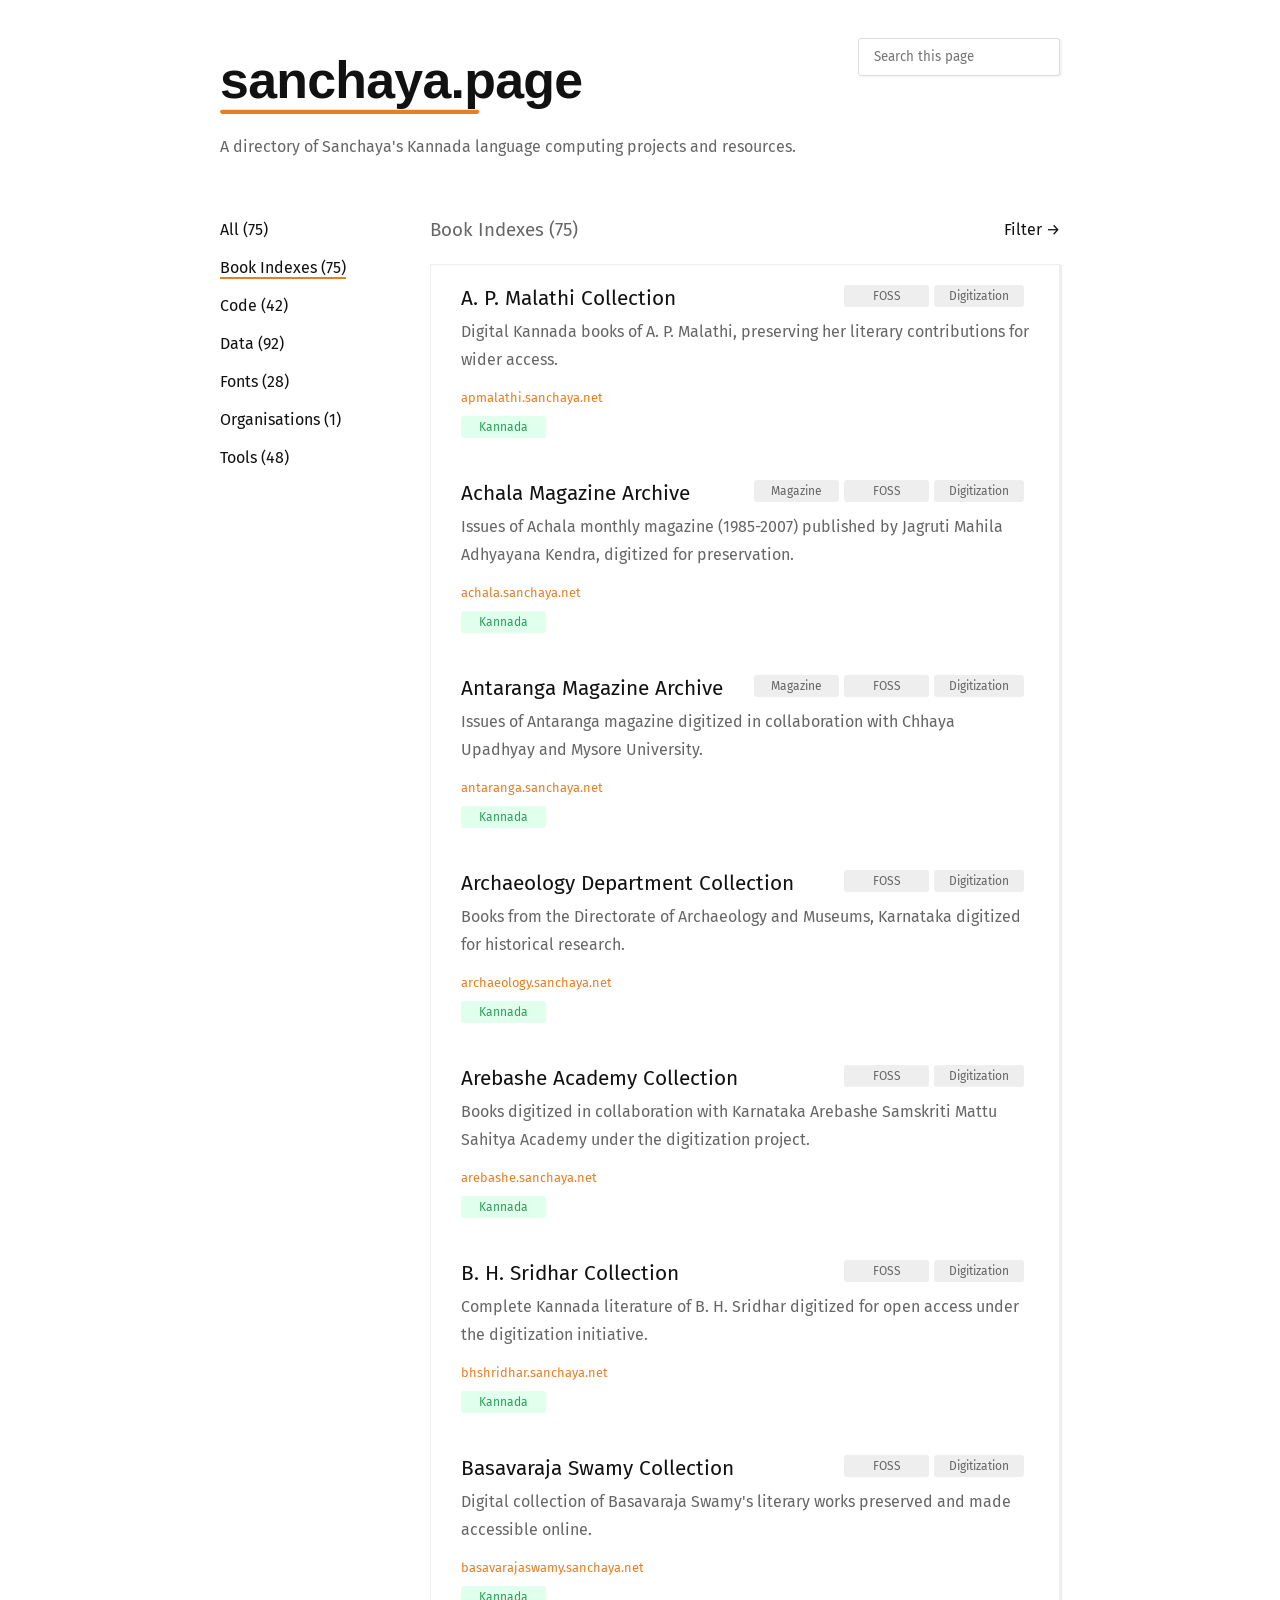
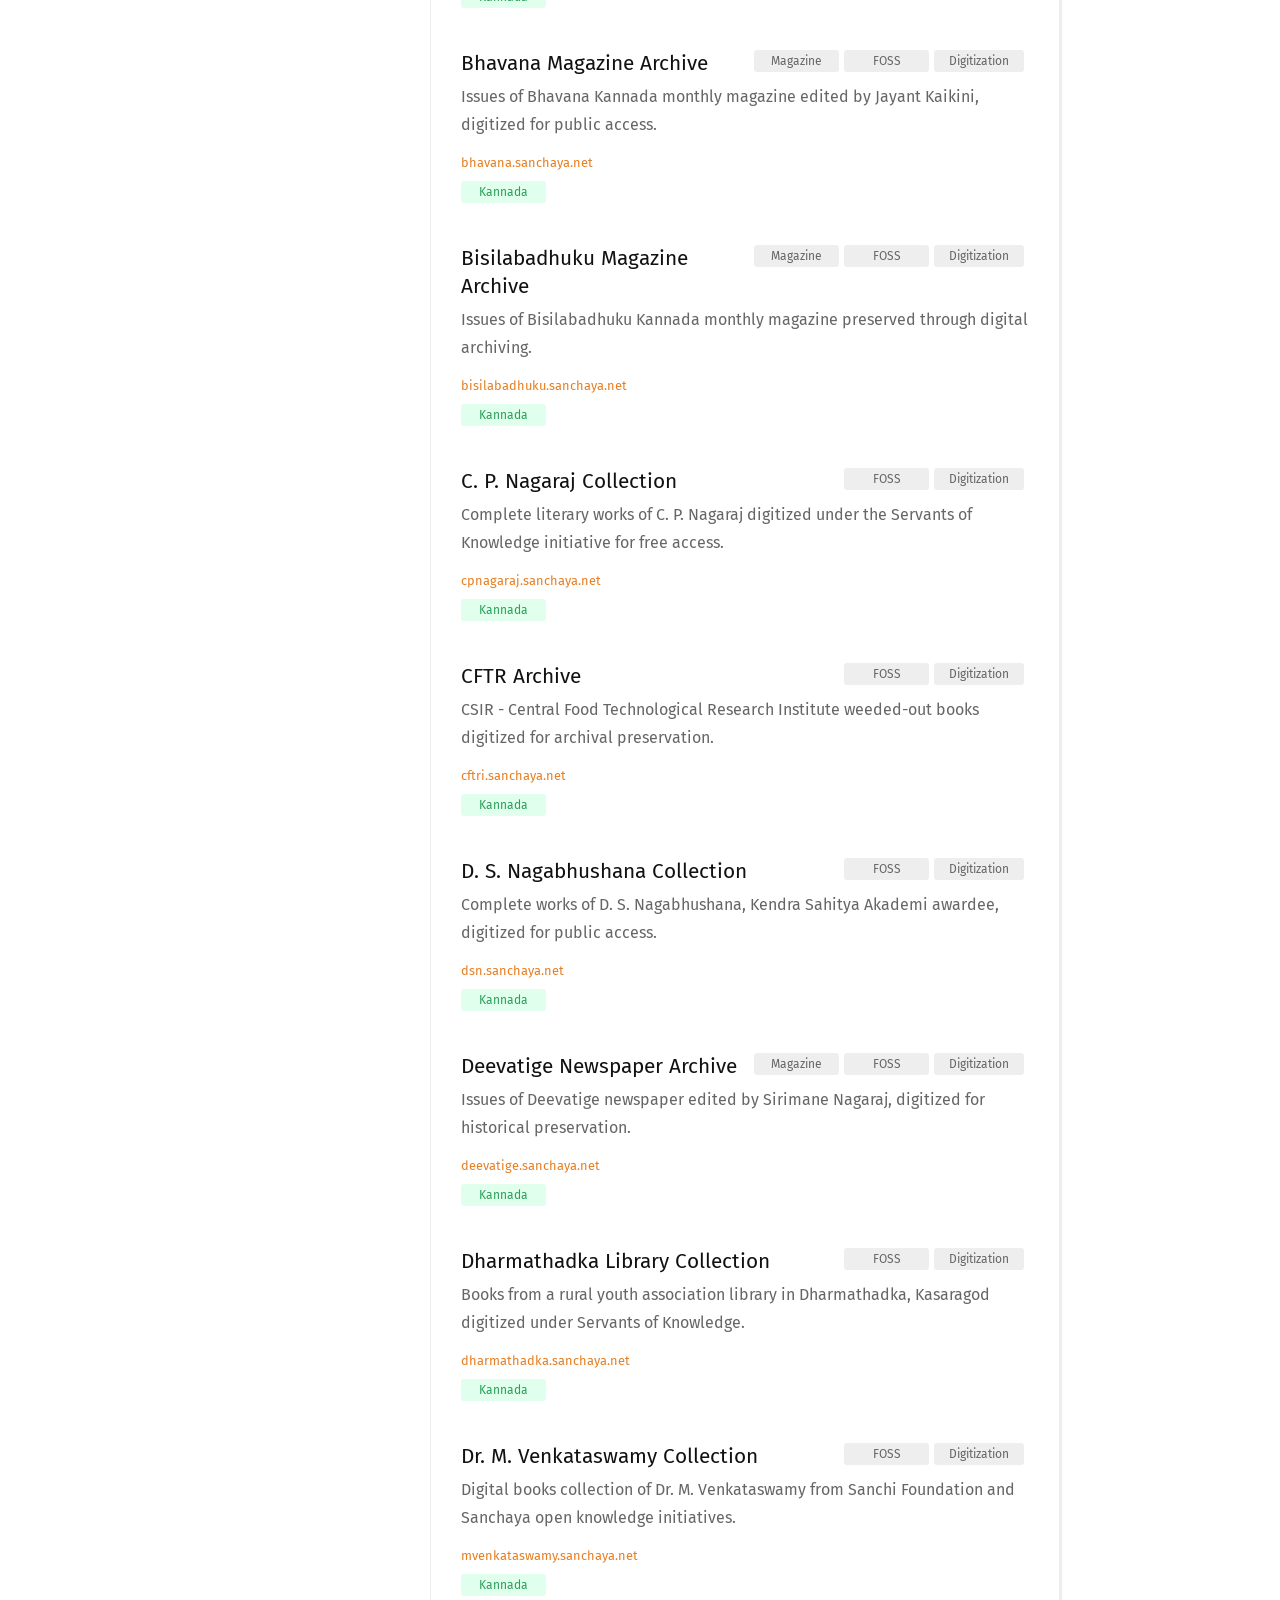
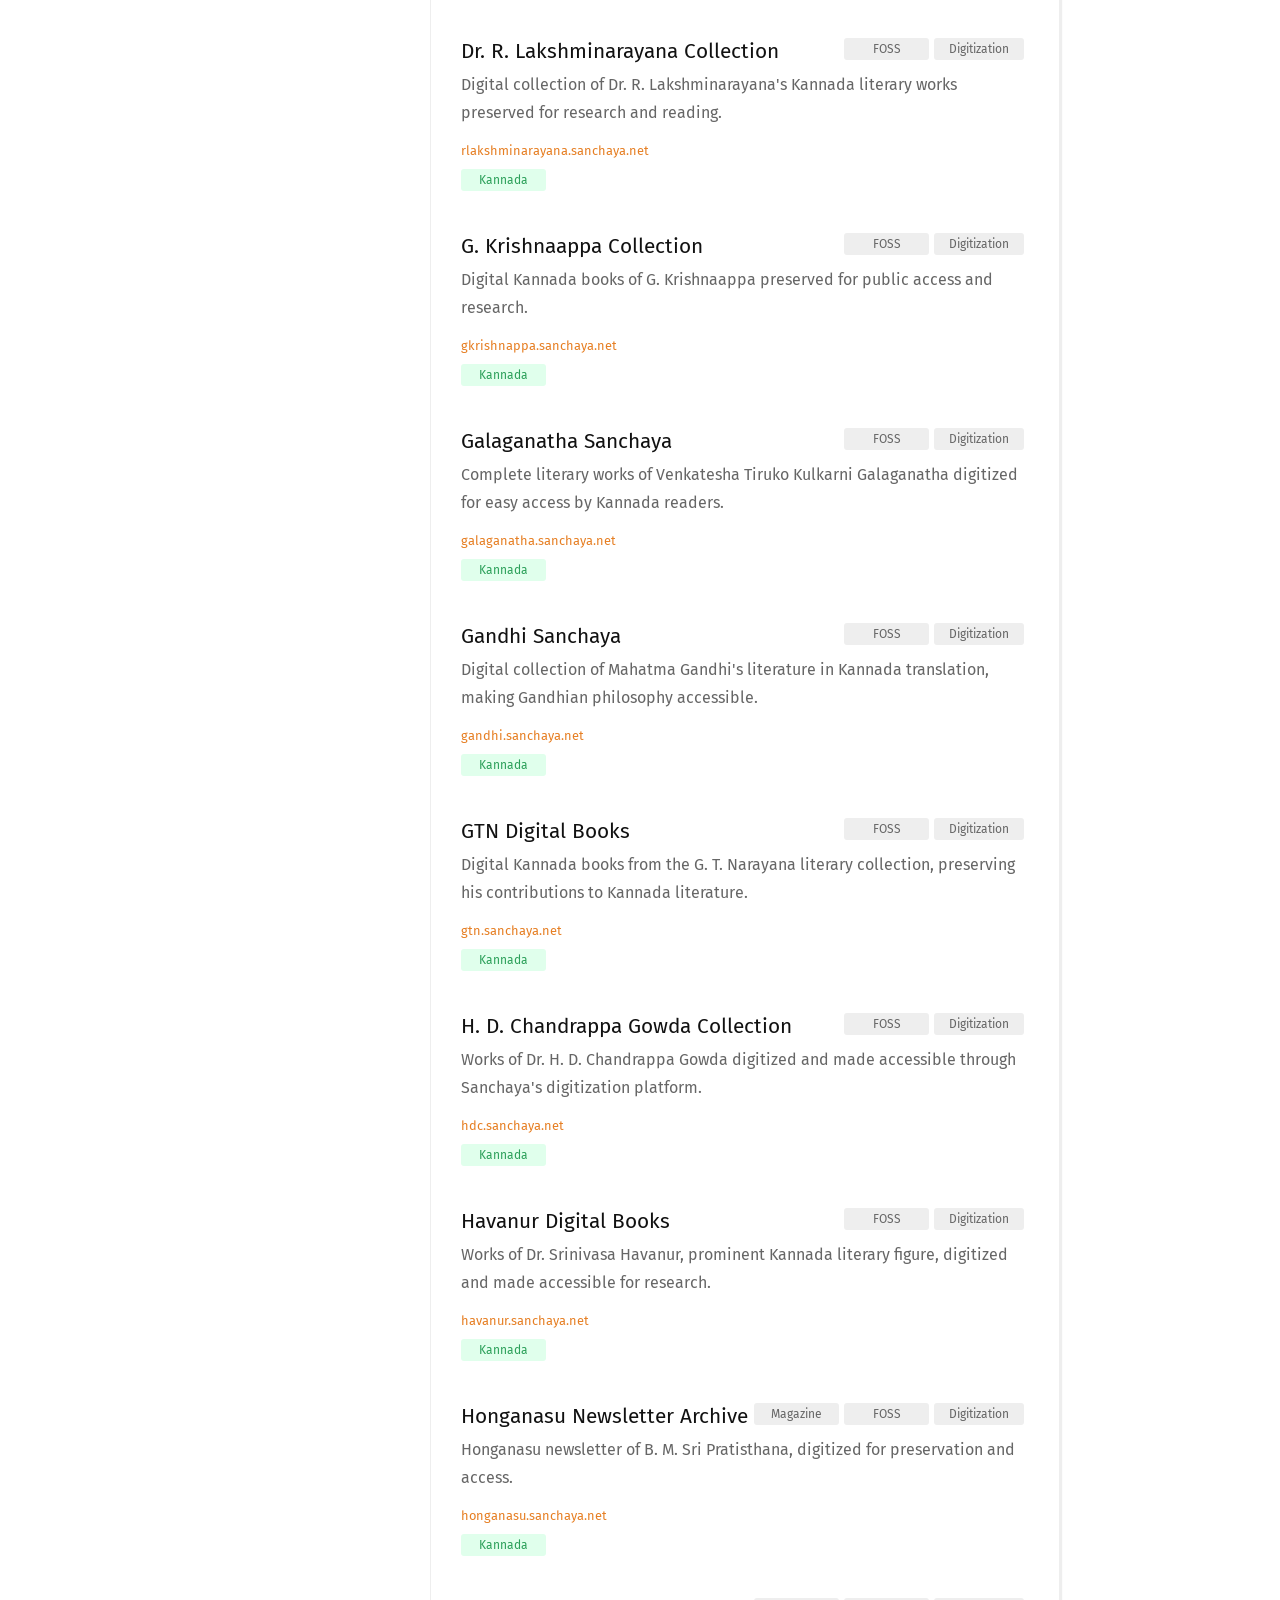
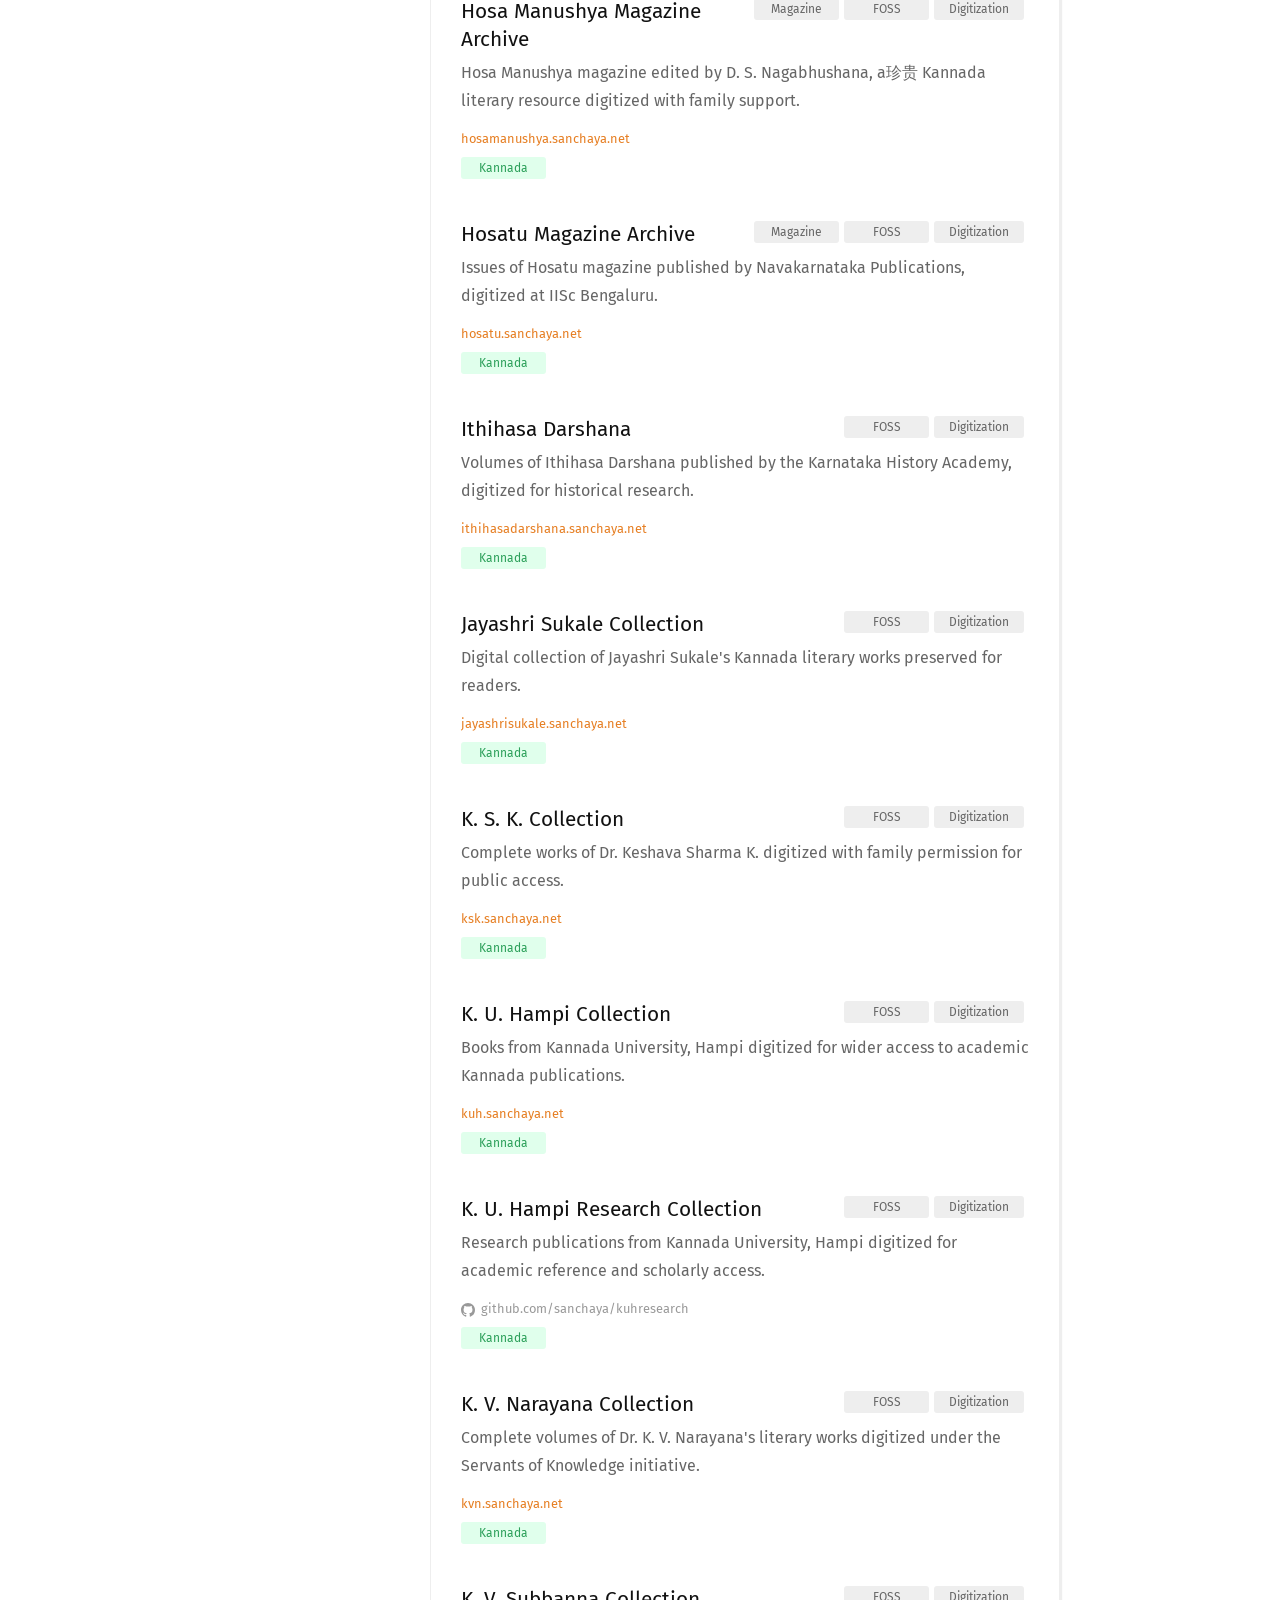
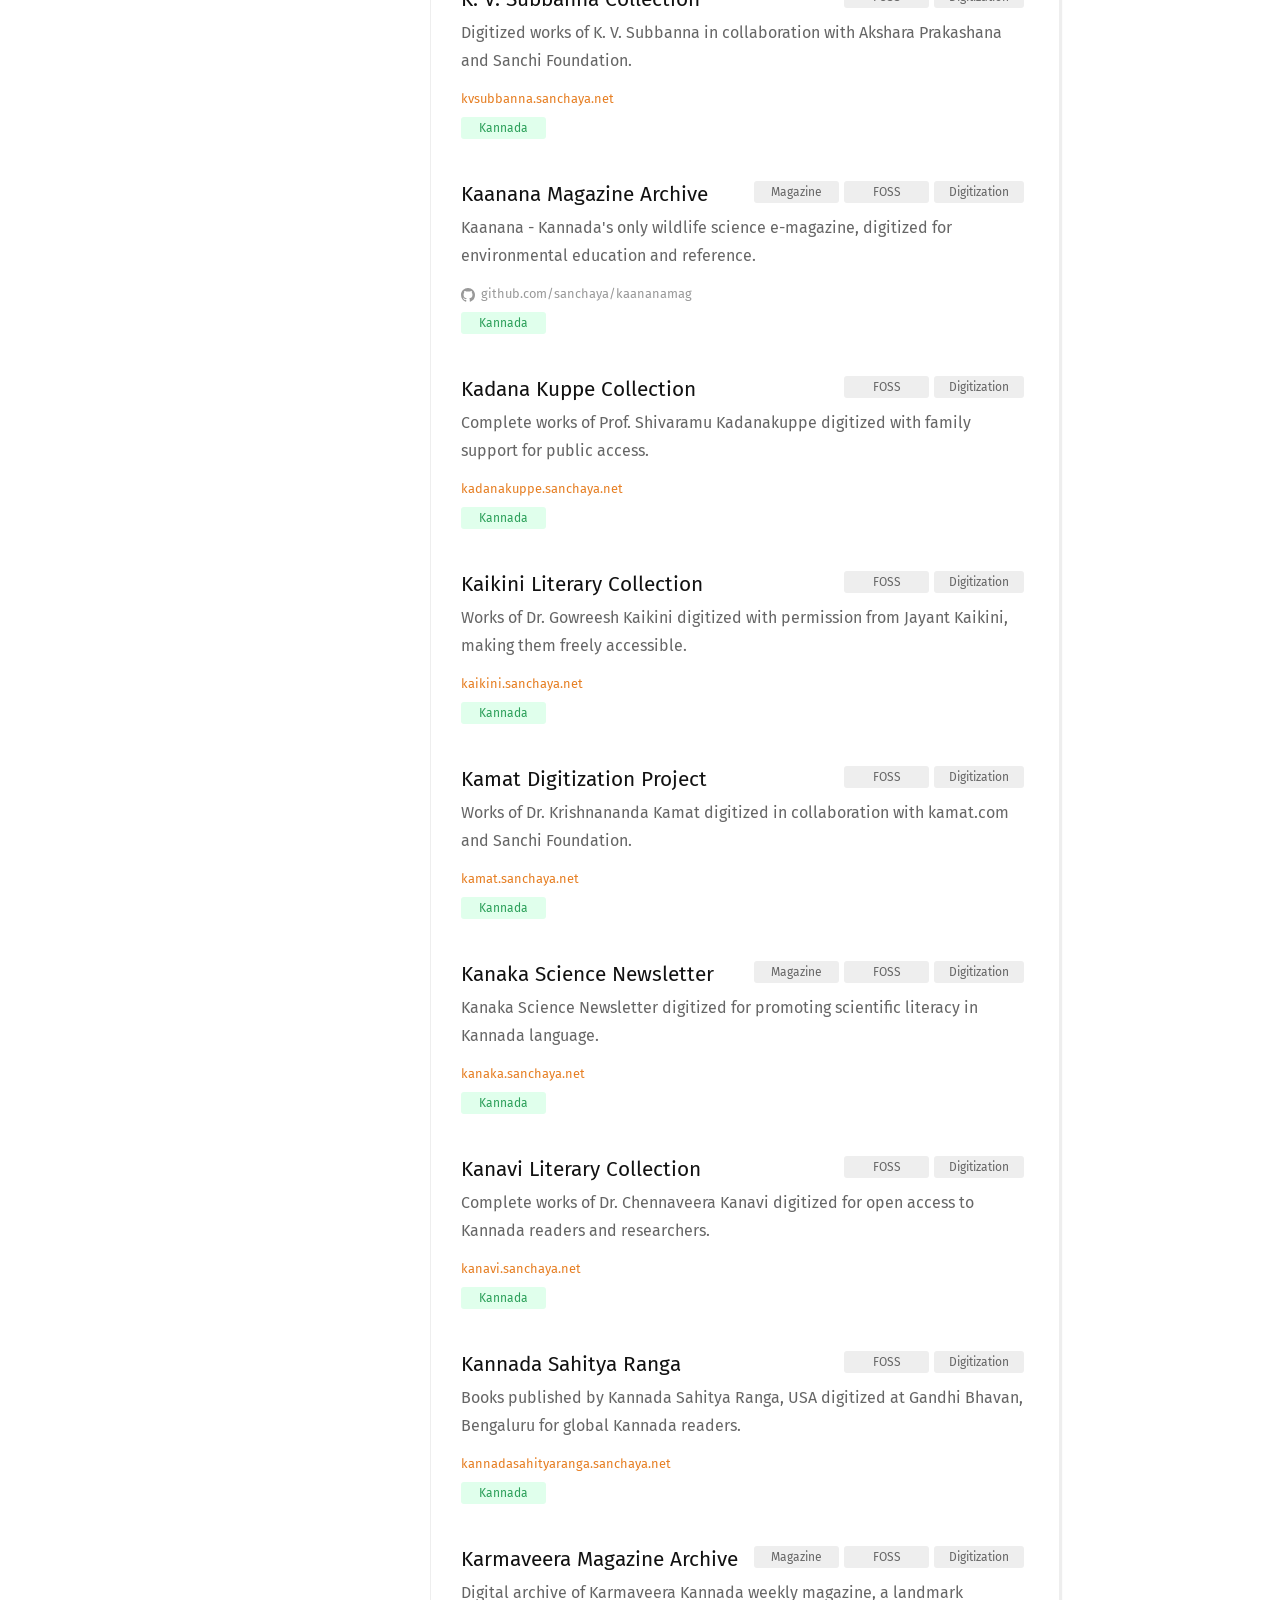
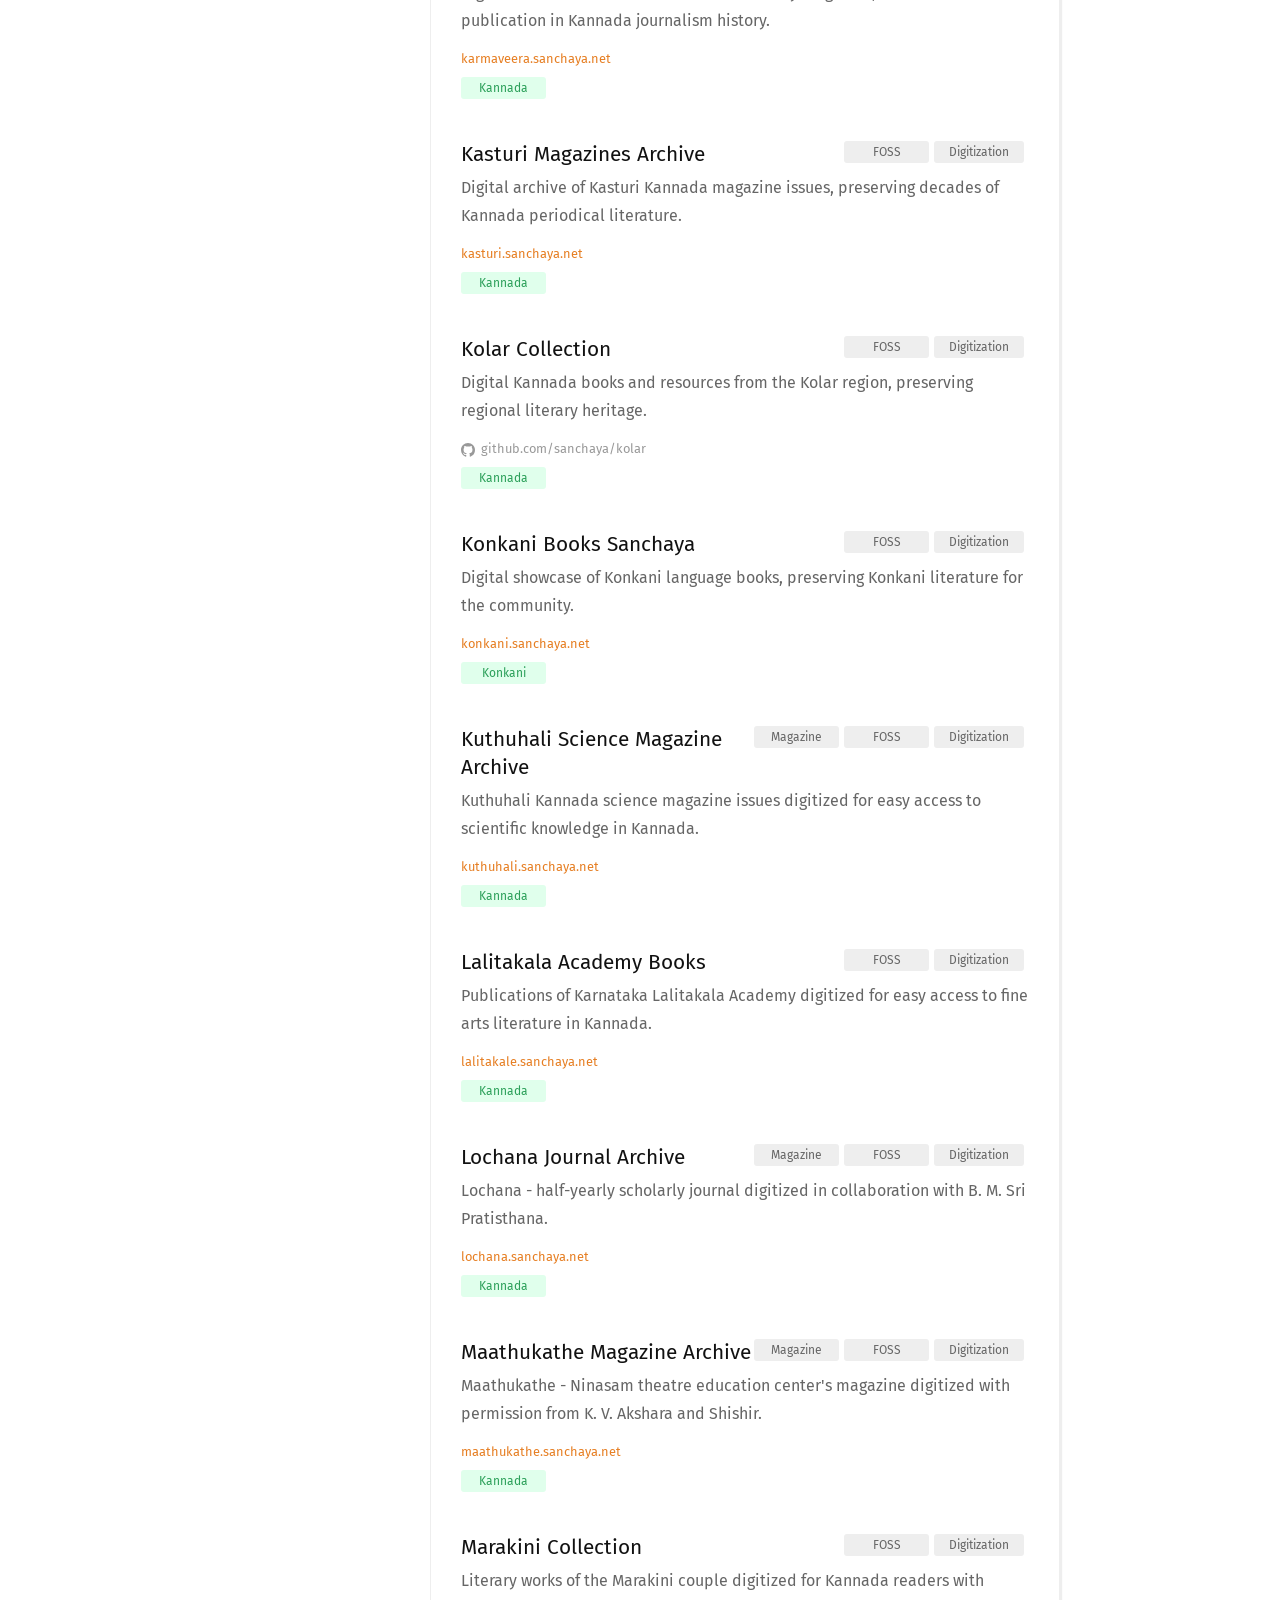
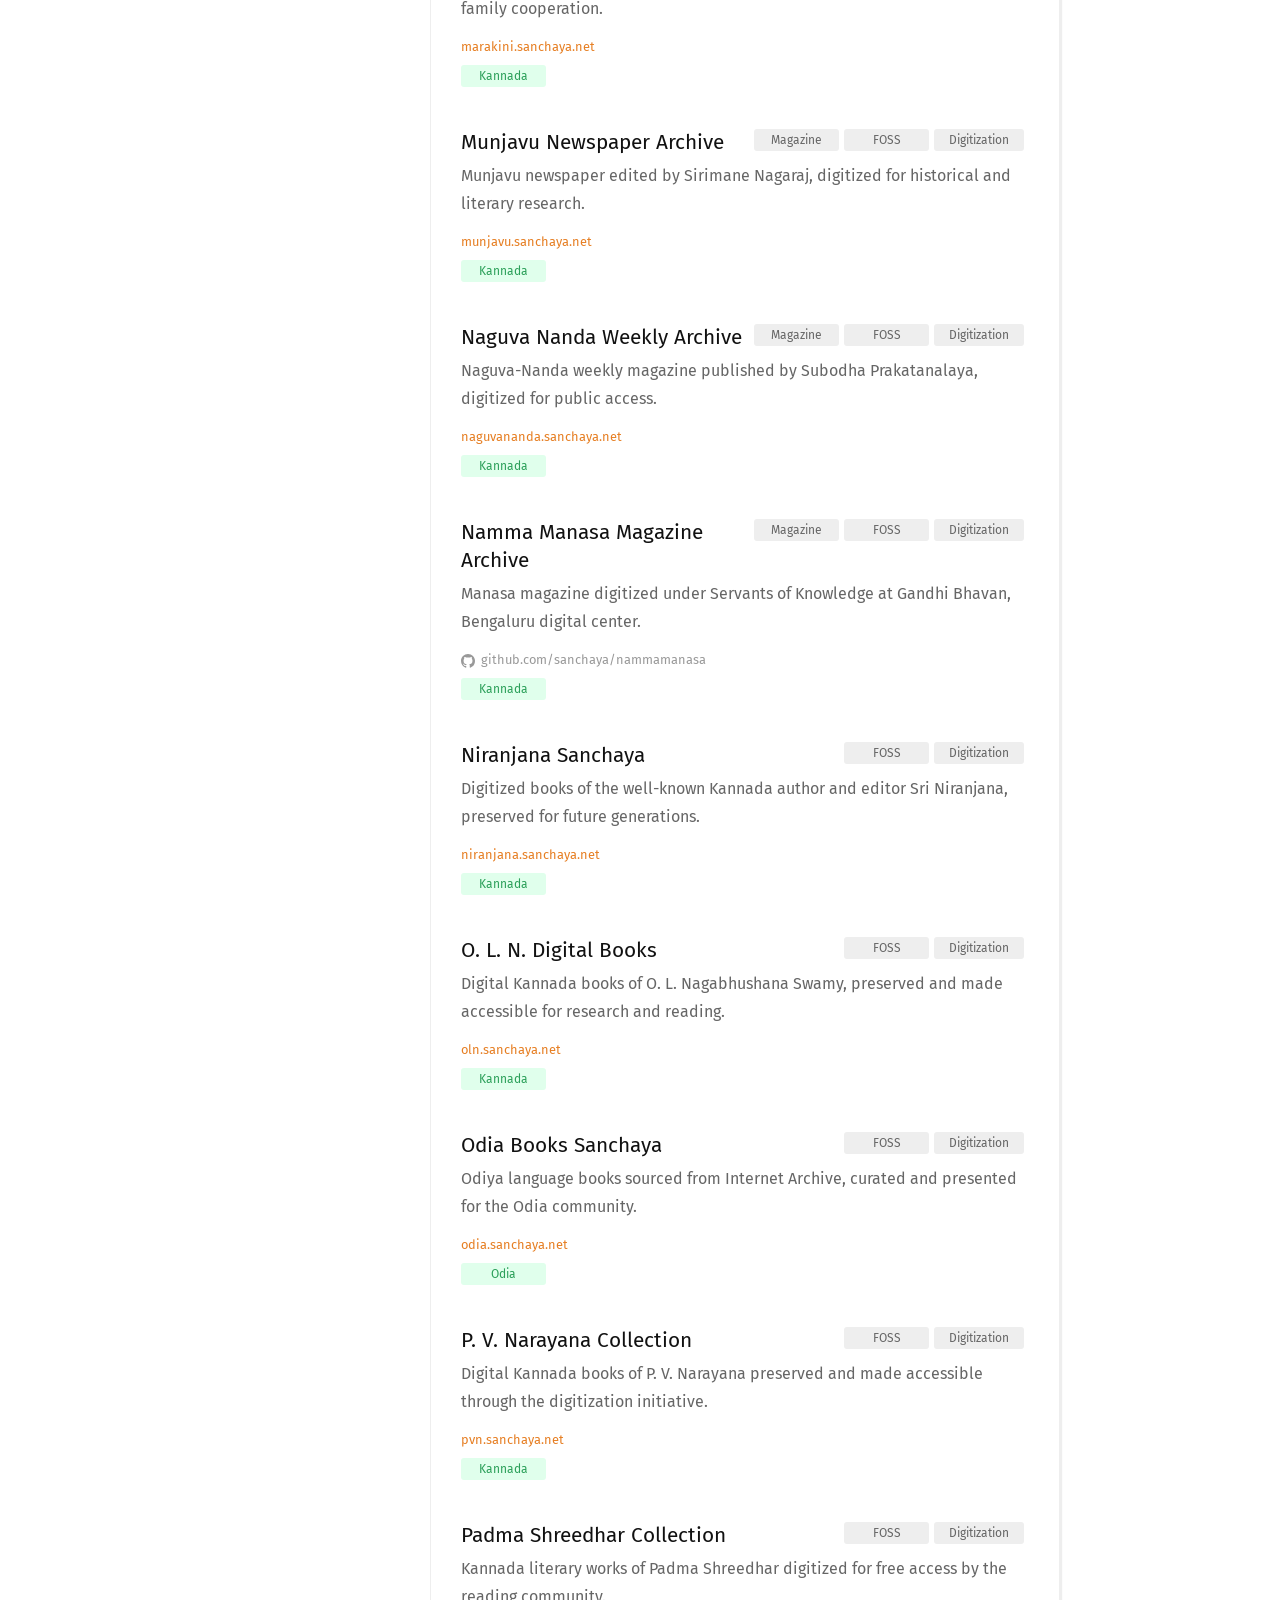
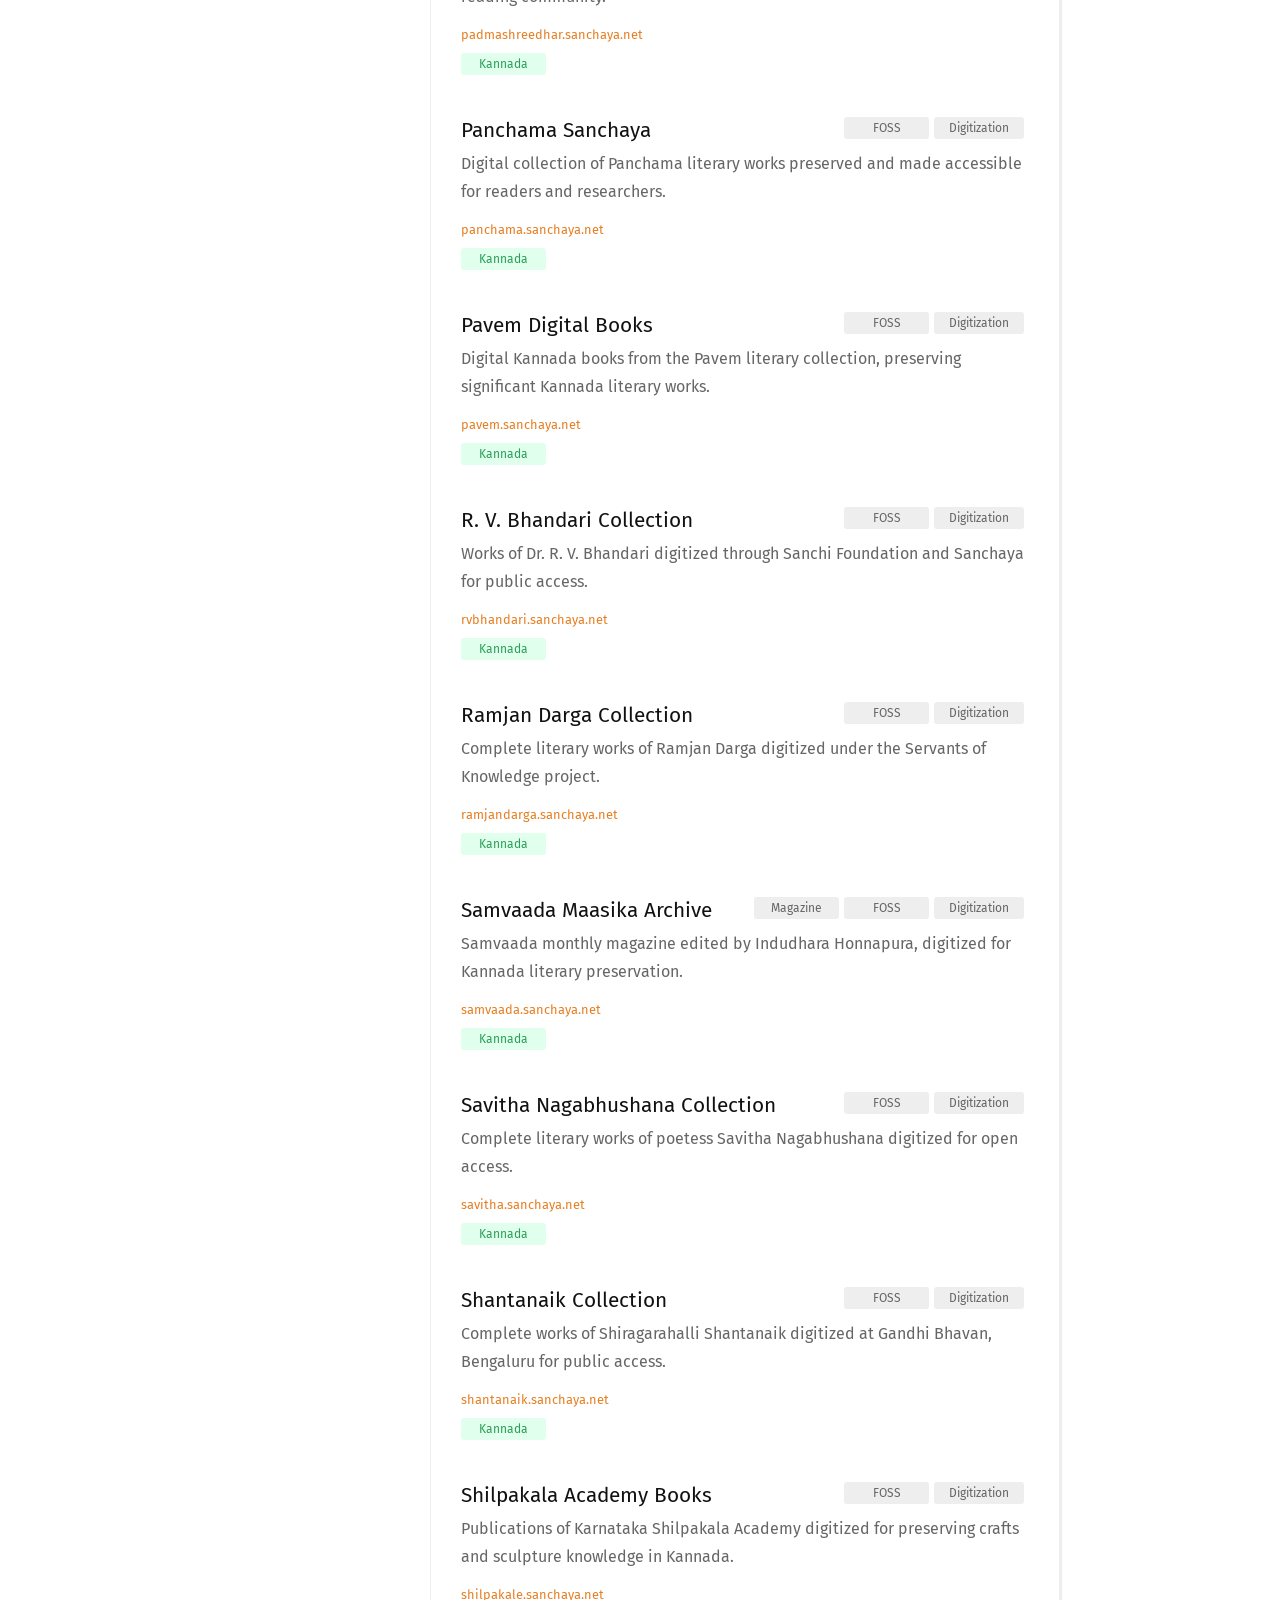
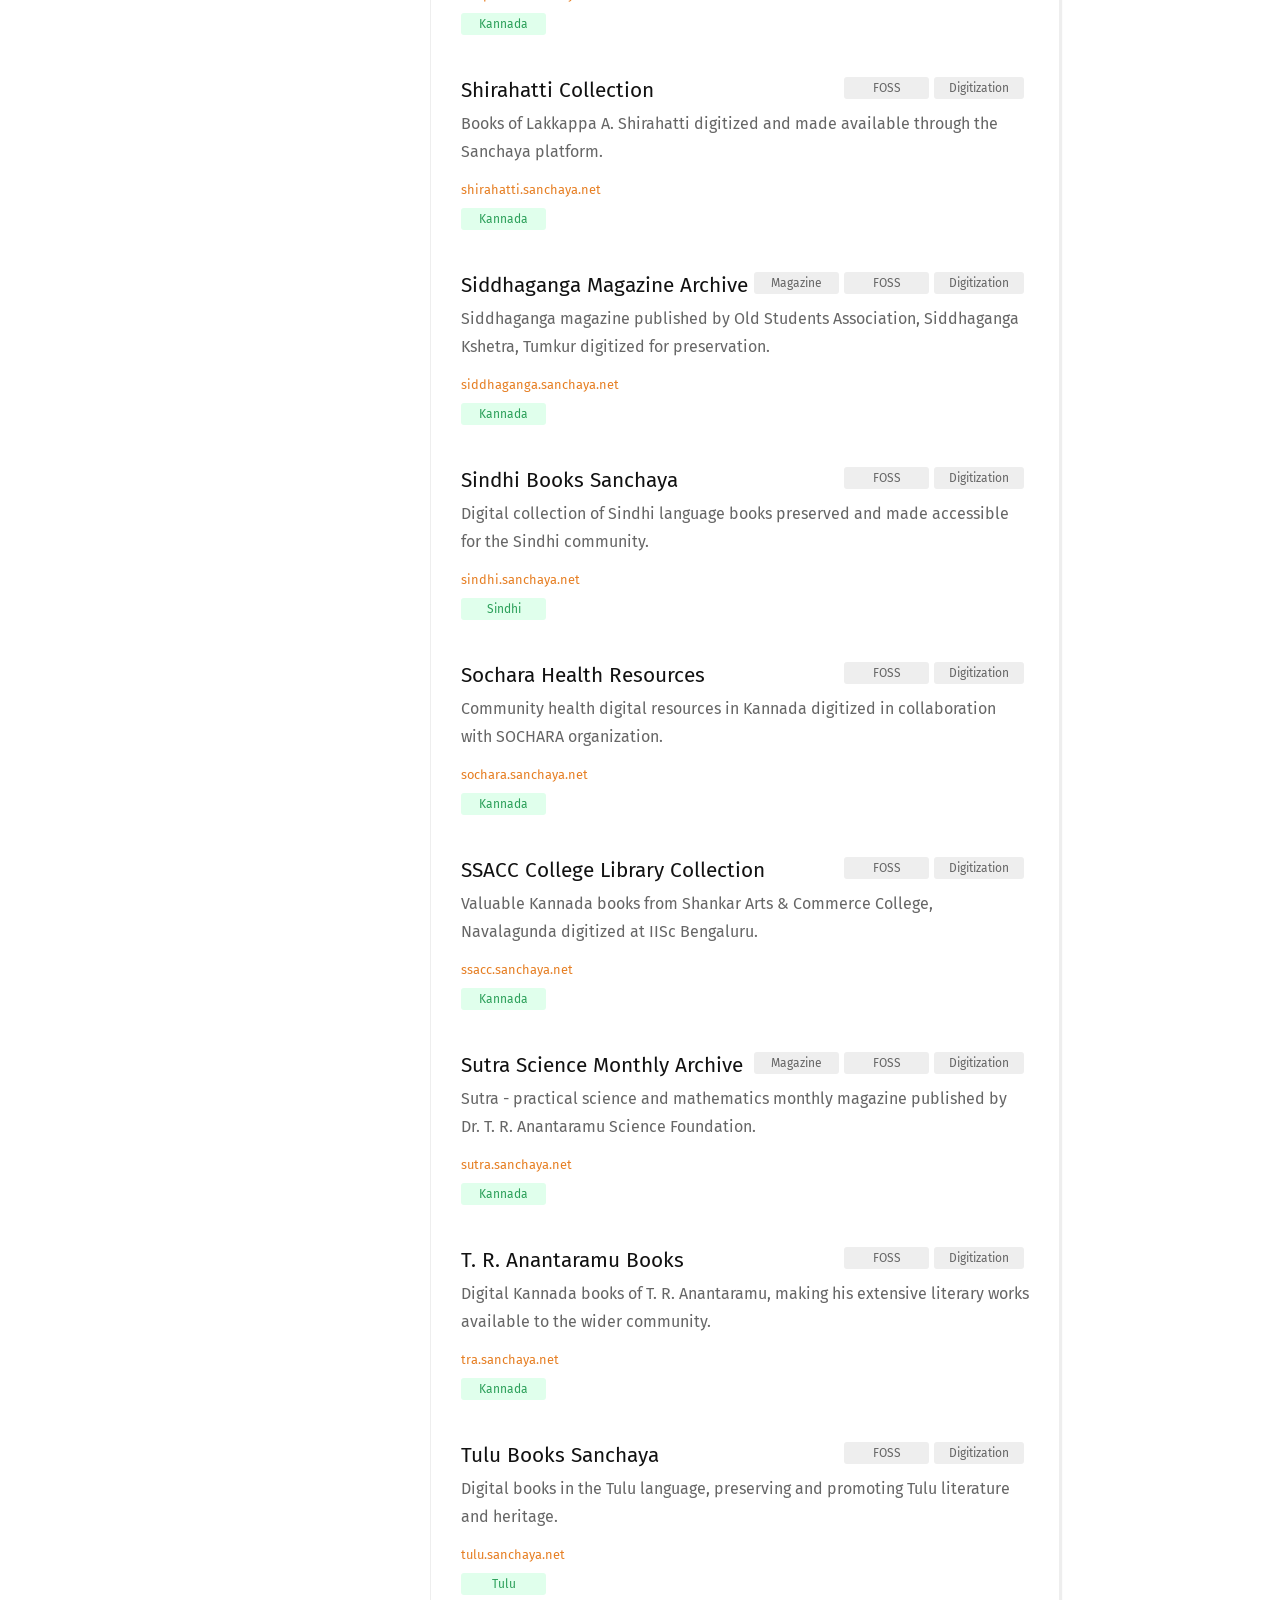
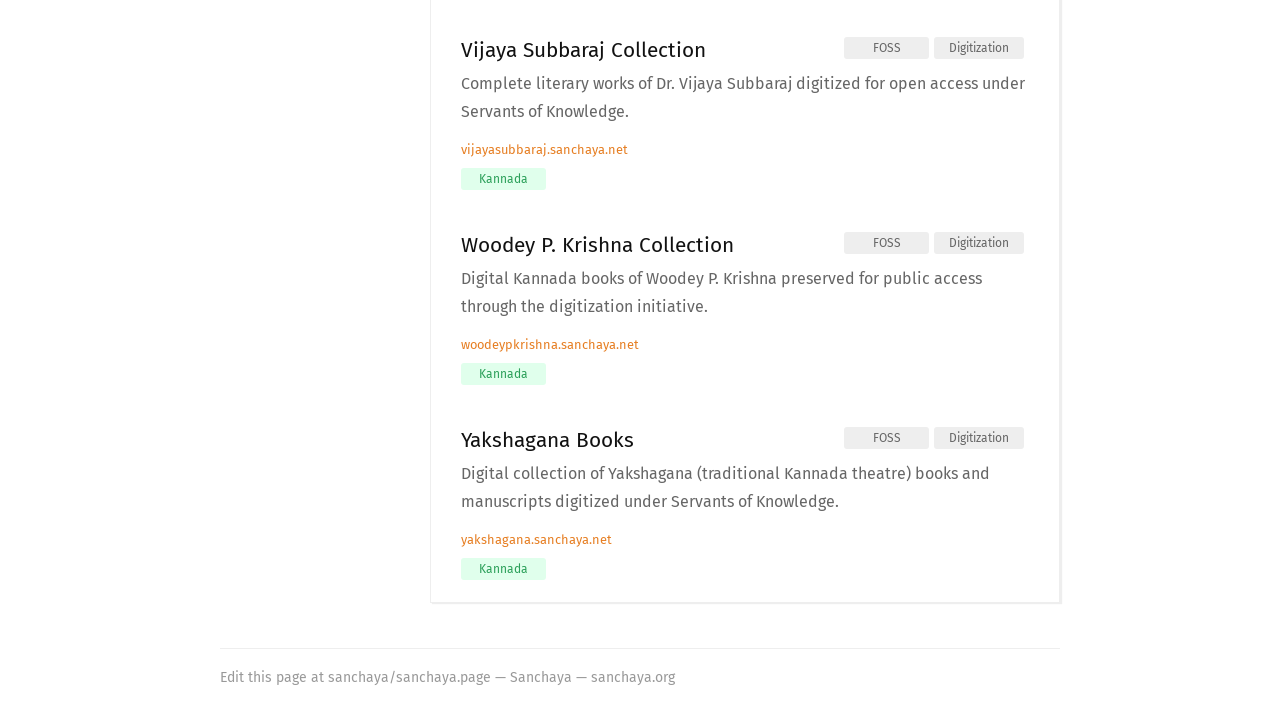
==== commit 3b9aedaf: "Deploying to gh-pages from @ sanchaya/sanchaya.github.io@17d727bf58b2b7bc502c9eed2859b8db6bba105e 🚀" ====
--- a/book indexes.html
+++ b/book indexes.html
@@ -128,7 +128,9 @@
 							</h2>
 
 							<p class="description">Digital Kannada books of A. P. Malathi, preserving her literary contributions for wider access.</p>
+							
 							<p class="url"><a href="https://apmalathi.sanchaya.net">apmalathi.sanchaya.net</a></p>
+							
 
 							<div class="tags">
 								
@@ -154,7 +156,9 @@
 							</h2>
 
 							<p class="description">Issues of Achala monthly magazine (1985-2007) published by Jagruti Mahila Adhyayana Kendra, digitized for preservation.</p>
+							
 							<p class="url"><a href="https://achala.sanchaya.net">achala.sanchaya.net</a></p>
+							
 
 							<div class="tags">
 								
@@ -180,7 +184,9 @@
 							</h2>
 
 							<p class="description">Issues of Antaranga magazine digitized in collaboration with Chhaya Upadhyay and Mysore University.</p>
+							
 							<p class="url"><a href="https://antaranga.sanchaya.net">antaranga.sanchaya.net</a></p>
+							
 
 							<div class="tags">
 								
@@ -204,7 +210,9 @@
 							</h2>
 
 							<p class="description">Books from the Directorate of Archaeology and Museums, Karnataka digitized for historical research.</p>
+							
 							<p class="url"><a href="https://archaeology.sanchaya.net">archaeology.sanchaya.net</a></p>
+							
 
 							<div class="tags">
 								
@@ -228,7 +236,9 @@
 							</h2>
 
 							<p class="description">Books digitized in collaboration with Karnataka Arebashe Samskriti Mattu Sahitya Academy under the digitization project.</p>
+							
 							<p class="url"><a href="https://arebashe.sanchaya.net">arebashe.sanchaya.net</a></p>
+							
 
 							<div class="tags">
 								
@@ -252,7 +262,9 @@
 							</h2>
 
 							<p class="description">Complete Kannada literature of B. H. Sridhar digitized for open access under the digitization initiative.</p>
+							
 							<p class="url"><a href="https://bhshridhar.sanchaya.net">bhshridhar.sanchaya.net</a></p>
+							
 
 							<div class="tags">
 								
@@ -276,7 +288,9 @@
 							</h2>
 
 							<p class="description">Digital collection of Basavaraja Swamy's literary works preserved and made accessible online.</p>
+							
 							<p class="url"><a href="https://basavarajaswamy.sanchaya.net">basavarajaswamy.sanchaya.net</a></p>
+							
 
 							<div class="tags">
 								
@@ -302,7 +316,9 @@
 							</h2>
 
 							<p class="description">Issues of Bhavana Kannada monthly magazine edited by Jayant Kaikini, digitized for public access.</p>
+							
 							<p class="url"><a href="https://bhavana.sanchaya.net">bhavana.sanchaya.net</a></p>
+							
 
 							<div class="tags">
 								
@@ -328,7 +344,9 @@
 							</h2>
 
 							<p class="description">Issues of Bisilabadhuku Kannada monthly magazine preserved through digital archiving.</p>
+							
 							<p class="url"><a href="https://bisilabadhuku.sanchaya.net">bisilabadhuku.sanchaya.net</a></p>
+							
 
 							<div class="tags">
 								
@@ -352,7 +370,9 @@
 							</h2>
 
 							<p class="description">Complete literary works of C. P. Nagaraj digitized under the Servants of Knowledge initiative for free access.</p>
+							
 							<p class="url"><a href="https://cpnagaraj.sanchaya.net">cpnagaraj.sanchaya.net</a></p>
+							
 
 							<div class="tags">
 								
@@ -376,7 +396,9 @@
 							</h2>
 
 							<p class="description">CSIR - Central Food Technological Research Institute weeded-out books digitized for archival preservation.</p>
+							
 							<p class="url"><a href="https://cftri.sanchaya.net">cftri.sanchaya.net</a></p>
+							
 
 							<div class="tags">
 								
@@ -400,7 +422,9 @@
 							</h2>
 
 							<p class="description">Complete works of D. S. Nagabhushana, Kendra Sahitya Akademi awardee, digitized for public access.</p>
+							
 							<p class="url"><a href="https://dsn.sanchaya.net">dsn.sanchaya.net</a></p>
+							
 
 							<div class="tags">
 								
@@ -426,7 +450,9 @@
 							</h2>
 
 							<p class="description">Issues of Deevatige newspaper edited by Sirimane Nagaraj, digitized for historical preservation.</p>
+							
 							<p class="url"><a href="https://deevatige.sanchaya.net">deevatige.sanchaya.net</a></p>
+							
 
 							<div class="tags">
 								
@@ -450,7 +476,9 @@
 							</h2>
 
 							<p class="description">Books from a rural youth association library in Dharmathadka, Kasaragod digitized under Servants of Knowledge.</p>
+							
 							<p class="url"><a href="https://dharmathadka.sanchaya.net">dharmathadka.sanchaya.net</a></p>
+							
 
 							<div class="tags">
 								
@@ -474,7 +502,9 @@
 							</h2>
 
 							<p class="description">Digital books collection of Dr. M. Venkataswamy from Sanchi Foundation and Sanchaya open knowledge initiatives.</p>
+							
 							<p class="url"><a href="https://mvenkataswamy.sanchaya.net">mvenkataswamy.sanchaya.net</a></p>
+							
 
 							<div class="tags">
 								
@@ -498,7 +528,9 @@
 							</h2>
 
 							<p class="description">Digital collection of Dr. R. Lakshminarayana's Kannada literary works preserved for research and reading.</p>
+							
 							<p class="url"><a href="https://rlakshminarayana.sanchaya.net">rlakshminarayana.sanchaya.net</a></p>
+							
 
 							<div class="tags">
 								
@@ -522,7 +554,9 @@
 							</h2>
 
 							<p class="description">Digital Kannada books of G. Krishnaappa preserved for public access and research.</p>
+							
 							<p class="url"><a href="https://gkrishnappa.sanchaya.net">gkrishnappa.sanchaya.net</a></p>
+							
 
 							<div class="tags">
 								
@@ -546,7 +580,9 @@
 							</h2>
 
 							<p class="description">Complete literary works of Venkatesha Tiruko Kulkarni Galaganatha digitized for easy access by Kannada readers.</p>
+							
 							<p class="url"><a href="https://galaganatha.sanchaya.net">galaganatha.sanchaya.net</a></p>
+							
 
 							<div class="tags">
 								
@@ -570,7 +606,9 @@
 							</h2>
 
 							<p class="description">Digital collection of Mahatma Gandhi's literature in Kannada translation, making Gandhian philosophy accessible.</p>
+							
 							<p class="url"><a href="https://gandhi.sanchaya.net">gandhi.sanchaya.net</a></p>
+							
 
 							<div class="tags">
 								
@@ -594,7 +632,9 @@
 							</h2>
 
 							<p class="description">Digital Kannada books from the G. T. Narayana literary collection, preserving his contributions to Kannada literature.</p>
+							
 							<p class="url"><a href="https://gtn.sanchaya.net">gtn.sanchaya.net</a></p>
+							
 
 							<div class="tags">
 								
@@ -618,7 +658,9 @@
 							</h2>
 
 							<p class="description">Works of Dr. H. D. Chandrappa Gowda digitized and made accessible through Sanchaya's digitization platform.</p>
+							
 							<p class="url"><a href="https://hdc.sanchaya.net">hdc.sanchaya.net</a></p>
+							
 
 							<div class="tags">
 								
@@ -642,7 +684,9 @@
 							</h2>
 
 							<p class="description">Works of Dr. Srinivasa Havanur, prominent Kannada literary figure, digitized and made accessible for research.</p>
+							
 							<p class="url"><a href="https://havanur.sanchaya.net">havanur.sanchaya.net</a></p>
+							
 
 							<div class="tags">
 								
@@ -668,7 +712,9 @@
 							</h2>
 
 							<p class="description">Honganasu newsletter of B. M. Sri Pratisthana, digitized for preservation and access.</p>
+							
 							<p class="url"><a href="https://honganasu.sanchaya.net">honganasu.sanchaya.net</a></p>
+							
 
 							<div class="tags">
 								
@@ -694,7 +740,9 @@
 							</h2>
 
 							<p class="description">Hosa Manushya magazine edited by D. S. Nagabhushana, a珍贵 Kannada literary resource digitized with family support.</p>
+							
 							<p class="url"><a href="https://hosamanushya.sanchaya.net">hosamanushya.sanchaya.net</a></p>
+							
 
 							<div class="tags">
 								
@@ -720,7 +768,9 @@
 							</h2>
 
 							<p class="description">Issues of Hosatu magazine published by Navakarnataka Publications, digitized at IISc Bengaluru.</p>
+							
 							<p class="url"><a href="https://hosatu.sanchaya.net">hosatu.sanchaya.net</a></p>
+							
 
 							<div class="tags">
 								
@@ -744,7 +794,9 @@
 							</h2>
 
 							<p class="description">Volumes of Ithihasa Darshana published by the Karnataka History Academy, digitized for historical research.</p>
+							
 							<p class="url"><a href="https://ithihasadarshana.sanchaya.net">ithihasadarshana.sanchaya.net</a></p>
+							
 
 							<div class="tags">
 								
@@ -768,7 +820,9 @@
 							</h2>
 
 							<p class="description">Digital collection of Jayashri Sukale's Kannada literary works preserved for readers.</p>
+							
 							<p class="url"><a href="https://jayashrisukale.sanchaya.net">jayashrisukale.sanchaya.net</a></p>
+							
 
 							<div class="tags">
 								
@@ -792,7 +846,9 @@
 							</h2>
 
 							<p class="description">Complete works of Dr. Keshava Sharma K. digitized with family permission for public access.</p>
+							
 							<p class="url"><a href="https://ksk.sanchaya.net">ksk.sanchaya.net</a></p>
+							
 
 							<div class="tags">
 								
@@ -816,7 +872,9 @@
 							</h2>
 
 							<p class="description">Books from Kannada University, Hampi digitized for wider access to academic Kannada publications.</p>
+							
 							<p class="url"><a href="https://kuh.sanchaya.net">kuh.sanchaya.net</a></p>
+							
 
 							<div class="tags">
 								
@@ -840,7 +898,9 @@
 							</h2>
 
 							<p class="description">Research publications from Kannada University, Hampi digitized for academic reference and scholarly access.</p>
-							<p class="url"><a href="https://github.com/sanchaya/kuhresearch">github.com/sanchaya/kuhresearch</a></p>
+							
+							<p class="url github"><a href="https://github.com/sanchaya/kuhresearch"><svg class="github-icon" viewBox="0 0 16 16" fill="currentColor"><path d="M8 0C3.58 0 0 3.58 0 8c0 3.54 2.29 6.53 5.47 7.59.4.07.55-.17.55-.38 0-.19-.01-.82-.01-1.49-2.01.37-2.53-.49-2.69-.94-.09-.23-.48-.94-.82-1.13-.28-.15-.68-.52-.01-.53.63-.01 1.08.58 1.23.82.72 1.21 1.87.87 2.33.66.07-.52.28-.87.51-1.07-1.78-.2-3.64-.89-3.64-3.95 0-.87.31-1.59.82-2.15-.08-.2-.36-1.02.08-2.12 0 0 .67-.21 2.2.82.64-.18 1.32-.27 2-.27s1.36.09 2 .27c1.53-1.04 2.2-.82 2.2-.82.44 1.1.16 1.92.08 2.12.51.56.82 1.27.82 2.15 0 3.07-1.87 3.75-3.65 3.95.29.25.54.73.54 1.48 0 1.07-.01 1.93-.01 2.2 0 .21.15.46.55.38A8.013 8.013 0 0 0 16 8c0-4.42-3.58-8-8-8"/></svg> github.com/sanchaya/kuhresearch</a></p>
+							
 
 							<div class="tags">
 								
@@ -864,7 +924,9 @@
 							</h2>
 
 							<p class="description">Complete volumes of Dr. K. V. Narayana's literary works digitized under the Servants of Knowledge initiative.</p>
+							
 							<p class="url"><a href="https://kvn.sanchaya.net">kvn.sanchaya.net</a></p>
+							
 
 							<div class="tags">
 								
@@ -888,7 +950,9 @@
 							</h2>
 
 							<p class="description">Digitized works of K. V. Subbanna in collaboration with Akshara Prakashana and Sanchi Foundation.</p>
+							
 							<p class="url"><a href="https://kvsubbanna.sanchaya.net">kvsubbanna.sanchaya.net</a></p>
+							
 
 							<div class="tags">
 								
@@ -914,7 +978,9 @@
 							</h2>
 
 							<p class="description">Kaanana - Kannada's only wildlife science e-magazine, digitized for environmental education and reference.</p>
-							<p class="url"><a href="https://github.com/sanchaya/kaananamag">github.com/sanchaya/kaananamag</a></p>
+							
+							<p class="url github"><a href="https://github.com/sanchaya/kaananamag"><svg class="github-icon" viewBox="0 0 16 16" fill="currentColor"><path d="M8 0C3.58 0 0 3.58 0 8c0 3.54 2.29 6.53 5.47 7.59.4.07.55-.17.55-.38 0-.19-.01-.82-.01-1.49-2.01.37-2.53-.49-2.69-.94-.09-.23-.48-.94-.82-1.13-.28-.15-.68-.52-.01-.53.63-.01 1.08.58 1.23.82.72 1.21 1.87.87 2.33.66.07-.52.28-.87.51-1.07-1.78-.2-3.64-.89-3.64-3.95 0-.87.31-1.59.82-2.15-.08-.2-.36-1.02.08-2.12 0 0 .67-.21 2.2.82.64-.18 1.32-.27 2-.27s1.36.09 2 .27c1.53-1.04 2.2-.82 2.2-.82.44 1.1.16 1.92.08 2.12.51.56.82 1.27.82 2.15 0 3.07-1.87 3.75-3.65 3.95.29.25.54.73.54 1.48 0 1.07-.01 1.93-.01 2.2 0 .21.15.46.55.38A8.013 8.013 0 0 0 16 8c0-4.42-3.58-8-8-8"/></svg> github.com/sanchaya/kaananamag</a></p>
+							
 
 							<div class="tags">
 								
@@ -938,7 +1004,9 @@
 							</h2>
 
 							<p class="description">Complete works of Prof. Shivaramu Kadanakuppe digitized with family support for public access.</p>
+							
 							<p class="url"><a href="https://kadanakuppe.sanchaya.net">kadanakuppe.sanchaya.net</a></p>
+							
 
 							<div class="tags">
 								
@@ -962,7 +1030,9 @@
 							</h2>
 
 							<p class="description">Works of Dr. Gowreesh Kaikini digitized with permission from Jayant Kaikini, making them freely accessible.</p>
+							
 							<p class="url"><a href="https://kaikini.sanchaya.net">kaikini.sanchaya.net</a></p>
+							
 
 							<div class="tags">
 								
@@ -986,7 +1056,9 @@
 							</h2>
 
 							<p class="description">Works of Dr. Krishnananda Kamat digitized in collaboration with kamat.com and Sanchi Foundation.</p>
+							
 							<p class="url"><a href="https://kamat.sanchaya.net">kamat.sanchaya.net</a></p>
+							
 
 							<div class="tags">
 								
@@ -1012,7 +1084,9 @@
 							</h2>
 
 							<p class="description">Kanaka Science Newsletter digitized for promoting scientific literacy in Kannada language.</p>
+							
 							<p class="url"><a href="https://kanaka.sanchaya.net">kanaka.sanchaya.net</a></p>
+							
 
 							<div class="tags">
 								
@@ -1036,7 +1110,9 @@
 							</h2>
 
 							<p class="description">Complete works of Dr. Chennaveera Kanavi digitized for open access to Kannada readers and researchers.</p>
+							
 							<p class="url"><a href="https://kanavi.sanchaya.net">kanavi.sanchaya.net</a></p>
+							
 
 							<div class="tags">
 								
@@ -1060,7 +1136,9 @@
 							</h2>
 
 							<p class="description">Books published by Kannada Sahitya Ranga, USA digitized at Gandhi Bhavan, Bengaluru for global Kannada readers.</p>
+							
 							<p class="url"><a href="https://kannadasahityaranga.sanchaya.net">kannadasahityaranga.sanchaya.net</a></p>
+							
 
 							<div class="tags">
 								
@@ -1086,7 +1164,9 @@
 							</h2>
 
 							<p class="description">Digital archive of Karmaveera Kannada weekly magazine, a landmark publication in Kannada journalism history.</p>
+							
 							<p class="url"><a href="https://karmaveera.sanchaya.net">karmaveera.sanchaya.net</a></p>
+							
 
 							<div class="tags">
 								
@@ -1110,7 +1190,9 @@
 							</h2>
 
 							<p class="description">Digital archive of Kasturi Kannada magazine issues, preserving decades of Kannada periodical literature.</p>
+							
 							<p class="url"><a href="https://kasturi.sanchaya.net">kasturi.sanchaya.net</a></p>
+							
 
 							<div class="tags">
 								
@@ -1134,7 +1216,9 @@
 							</h2>
 
 							<p class="description">Digital Kannada books and resources from the Kolar region, preserving regional literary heritage.</p>
-							<p class="url"><a href="https://github.com/sanchaya/kolar">github.com/sanchaya/kolar</a></p>
+							
+							<p class="url github"><a href="https://github.com/sanchaya/kolar"><svg class="github-icon" viewBox="0 0 16 16" fill="currentColor"><path d="M8 0C3.58 0 0 3.58 0 8c0 3.54 2.29 6.53 5.47 7.59.4.07.55-.17.55-.38 0-.19-.01-.82-.01-1.49-2.01.37-2.53-.49-2.69-.94-.09-.23-.48-.94-.82-1.13-.28-.15-.68-.52-.01-.53.63-.01 1.08.58 1.23.82.72 1.21 1.87.87 2.33.66.07-.52.28-.87.51-1.07-1.78-.2-3.64-.89-3.64-3.95 0-.87.31-1.59.82-2.15-.08-.2-.36-1.02.08-2.12 0 0 .67-.21 2.2.82.64-.18 1.32-.27 2-.27s1.36.09 2 .27c1.53-1.04 2.2-.82 2.2-.82.44 1.1.16 1.92.08 2.12.51.56.82 1.27.82 2.15 0 3.07-1.87 3.75-3.65 3.95.29.25.54.73.54 1.48 0 1.07-.01 1.93-.01 2.2 0 .21.15.46.55.38A8.013 8.013 0 0 0 16 8c0-4.42-3.58-8-8-8"/></svg> github.com/sanchaya/kolar</a></p>
+							
 
 							<div class="tags">
 								
@@ -1158,7 +1242,9 @@
 							</h2>
 
 							<p class="description">Digital showcase of Konkani language books, preserving Konkani literature for the community.</p>
+							
 							<p class="url"><a href="https://konkani.sanchaya.net">konkani.sanchaya.net</a></p>
+							
 
 							<div class="tags">
 								
@@ -1184,7 +1270,9 @@
 							</h2>
 
 							<p class="description">Kuthuhali Kannada science magazine issues digitized for easy access to scientific knowledge in Kannada.</p>
+							
 							<p class="url"><a href="https://kuthuhali.sanchaya.net">kuthuhali.sanchaya.net</a></p>
+							
 
 							<div class="tags">
 								
@@ -1208,7 +1296,9 @@
 							</h2>
 
 							<p class="description">Publications of Karnataka Lalitakala Academy digitized for easy access to fine arts literature in Kannada.</p>
+							
 							<p class="url"><a href="https://lalitakale.sanchaya.net">lalitakale.sanchaya.net</a></p>
+							
 
 							<div class="tags">
 								
@@ -1234,7 +1324,9 @@
 							</h2>
 
 							<p class="description">Lochana - half-yearly scholarly journal digitized in collaboration with B. M. Sri Pratisthana.</p>
+							
 							<p class="url"><a href="https://lochana.sanchaya.net">lochana.sanchaya.net</a></p>
+							
 
 							<div class="tags">
 								
@@ -1260,7 +1352,9 @@
 							</h2>
 
 							<p class="description">Maathukathe - Ninasam theatre education center's magazine digitized with permission from K. V. Akshara and Shishir.</p>
+							
 							<p class="url"><a href="https://maathukathe.sanchaya.net">maathukathe.sanchaya.net</a></p>
+							
 
 							<div class="tags">
 								
@@ -1284,7 +1378,9 @@
 							</h2>
 
 							<p class="description">Literary works of the Marakini couple digitized for Kannada readers with family cooperation.</p>
+							
 							<p class="url"><a href="https://marakini.sanchaya.net">marakini.sanchaya.net</a></p>
+							
 
 							<div class="tags">
 								
@@ -1310,7 +1406,9 @@
 							</h2>
 
 							<p class="description">Munjavu newspaper edited by Sirimane Nagaraj, digitized for historical and literary research.</p>
+							
 							<p class="url"><a href="https://munjavu.sanchaya.net">munjavu.sanchaya.net</a></p>
+							
 
 							<div class="tags">
 								
@@ -1336,7 +1434,9 @@
 							</h2>
 
 							<p class="description">Naguva-Nanda weekly magazine published by Subodha Prakatanalaya, digitized for public access.</p>
+							
 							<p class="url"><a href="https://naguvananda.sanchaya.net">naguvananda.sanchaya.net</a></p>
+							
 
 							<div class="tags">
 								
@@ -1362,7 +1462,9 @@
 							</h2>
 
 							<p class="description">Manasa magazine digitized under Servants of Knowledge at Gandhi Bhavan, Bengaluru digital center.</p>
-							<p class="url"><a href="https://github.com/sanchaya/nammamanasa">github.com/sanchaya/nammamanasa</a></p>
+							
+							<p class="url github"><a href="https://github.com/sanchaya/nammamanasa"><svg class="github-icon" viewBox="0 0 16 16" fill="currentColor"><path d="M8 0C3.58 0 0 3.58 0 8c0 3.54 2.29 6.53 5.47 7.59.4.07.55-.17.55-.38 0-.19-.01-.82-.01-1.49-2.01.37-2.53-.49-2.69-.94-.09-.23-.48-.94-.82-1.13-.28-.15-.68-.52-.01-.53.63-.01 1.08.58 1.23.82.72 1.21 1.87.87 2.33.66.07-.52.28-.87.51-1.07-1.78-.2-3.64-.89-3.64-3.95 0-.87.31-1.59.82-2.15-.08-.2-.36-1.02.08-2.12 0 0 .67-.21 2.2.82.64-.18 1.32-.27 2-.27s1.36.09 2 .27c1.53-1.04 2.2-.82 2.2-.82.44 1.1.16 1.92.08 2.12.51.56.82 1.27.82 2.15 0 3.07-1.87 3.75-3.65 3.95.29.25.54.73.54 1.48 0 1.07-.01 1.93-.01 2.2 0 .21.15.46.55.38A8.013 8.013 0 0 0 16 8c0-4.42-3.58-8-8-8"/></svg> github.com/sanchaya/nammamanasa</a></p>
+							
 
 							<div class="tags">
 								
@@ -1386,7 +1488,9 @@
 							</h2>
 
 							<p class="description">Digitized books of the well-known Kannada author and editor Sri Niranjana, preserved for future generations.</p>
+							
 							<p class="url"><a href="https://niranjana.sanchaya.net">niranjana.sanchaya.net</a></p>
+							
 
 							<div class="tags">
 								
@@ -1410,7 +1514,9 @@
 							</h2>
 
 							<p class="description">Digital Kannada books of O. L. Nagabhushana Swamy, preserved and made accessible for research and reading.</p>
+							
 							<p class="url"><a href="https://oln.sanchaya.net">oln.sanchaya.net</a></p>
+							
 
 							<div class="tags">
 								
@@ -1434,7 +1540,9 @@
 							</h2>
 
 							<p class="description">Odiya language books sourced from Internet Archive, curated and presented for the Odia community.</p>
+							
 							<p class="url"><a href="https://odia.sanchaya.net">odia.sanchaya.net</a></p>
+							
 
 							<div class="tags">
 								
@@ -1458,7 +1566,9 @@
 							</h2>
 
 							<p class="description">Digital Kannada books of P. V. Narayana preserved and made accessible through the digitization initiative.</p>
+							
 							<p class="url"><a href="https://pvn.sanchaya.net">pvn.sanchaya.net</a></p>
+							
 
 							<div class="tags">
 								
@@ -1482,7 +1592,9 @@
 							</h2>
 
 							<p class="description">Kannada literary works of Padma Shreedhar digitized for free access by the reading community.</p>
+							
 							<p class="url"><a href="https://padmashreedhar.sanchaya.net">padmashreedhar.sanchaya.net</a></p>
+							
 
 							<div class="tags">
 								
@@ -1506,7 +1618,9 @@
 							</h2>
 
 							<p class="description">Digital collection of Panchama literary works preserved and made accessible for readers and researchers.</p>
+							
 							<p class="url"><a href="https://panchama.sanchaya.net">panchama.sanchaya.net</a></p>
+							
 
 							<div class="tags">
 								
@@ -1530,7 +1644,9 @@
 							</h2>
 
 							<p class="description">Digital Kannada books from the Pavem literary collection, preserving significant Kannada literary works.</p>
+							
 							<p class="url"><a href="https://pavem.sanchaya.net">pavem.sanchaya.net</a></p>
+							
 
 							<div class="tags">
 								
@@ -1554,7 +1670,9 @@
 							</h2>
 
 							<p class="description">Works of Dr. R. V. Bhandari digitized through Sanchi Foundation and Sanchaya for public access.</p>
+							
 							<p class="url"><a href="https://rvbhandari.sanchaya.net">rvbhandari.sanchaya.net</a></p>
+							
 
 							<div class="tags">
 								
@@ -1578,7 +1696,9 @@
 							</h2>
 
 							<p class="description">Complete literary works of Ramjan Darga digitized under the Servants of Knowledge project.</p>
+							
 							<p class="url"><a href="https://ramjandarga.sanchaya.net">ramjandarga.sanchaya.net</a></p>
+							
 
 							<div class="tags">
 								
@@ -1604,7 +1724,9 @@
 							</h2>
 
 							<p class="description">Samvaada monthly magazine edited by Indudhara Honnapura, digitized for Kannada literary preservation.</p>
+							
 							<p class="url"><a href="https://samvaada.sanchaya.net">samvaada.sanchaya.net</a></p>
+							
 
 							<div class="tags">
 								
@@ -1628,7 +1750,9 @@
 							</h2>
 
 							<p class="description">Complete literary works of poetess Savitha Nagabhushana digitized for open access.</p>
+							
 							<p class="url"><a href="https://savitha.sanchaya.net">savitha.sanchaya.net</a></p>
+							
 
 							<div class="tags">
 								
@@ -1652,7 +1776,9 @@
 							</h2>
 
 							<p class="description">Complete works of Shiragarahalli Shantanaik digitized at Gandhi Bhavan, Bengaluru for public access.</p>
+							
 							<p class="url"><a href="https://shantanaik.sanchaya.net">shantanaik.sanchaya.net</a></p>
+							
 
 							<div class="tags">
 								
@@ -1676,7 +1802,9 @@
 							</h2>
 
 							<p class="description">Publications of Karnataka Shilpakala Academy digitized for preserving crafts and sculpture knowledge in Kannada.</p>
+							
 							<p class="url"><a href="https://shilpakale.sanchaya.net">shilpakale.sanchaya.net</a></p>
+							
 
 							<div class="tags">
 								
@@ -1700,7 +1828,9 @@
 							</h2>
 
 							<p class="description">Books of Lakkappa A. Shirahatti digitized and made available through the Sanchaya platform.</p>
+							
 							<p class="url"><a href="https://shirahatti.sanchaya.net">shirahatti.sanchaya.net</a></p>
+							
 
 							<div class="tags">
 								
@@ -1726,7 +1856,9 @@
 							</h2>
 
 							<p class="description">Siddhaganga magazine published by Old Students Association, Siddhaganga Kshetra, Tumkur digitized for preservation.</p>
+							
 							<p class="url"><a href="https://siddhaganga.sanchaya.net">siddhaganga.sanchaya.net</a></p>
+							
 
 							<div class="tags">
 								
@@ -1750,7 +1882,9 @@
 							</h2>
 
 							<p class="description">Digital collection of Sindhi language books preserved and made accessible for the Sindhi community.</p>
+							
 							<p class="url"><a href="https://sindhi.sanchaya.net">sindhi.sanchaya.net</a></p>
+							
 
 							<div class="tags">
 								
@@ -1774,7 +1908,9 @@
 							</h2>
 
 							<p class="description">Community health digital resources in Kannada digitized in collaboration with SOCHARA organization.</p>
+							
 							<p class="url"><a href="https://sochara.sanchaya.net">sochara.sanchaya.net</a></p>
+							
 
 							<div class="tags">
 								
@@ -1798,7 +1934,9 @@
 							</h2>
 
 							<p class="description">Valuable Kannada books from Shankar Arts & Commerce College, Navalagunda digitized at IISc Bengaluru.</p>
+							
 							<p class="url"><a href="https://ssacc.sanchaya.net">ssacc.sanchaya.net</a></p>
+							
 
 							<div class="tags">
 								
@@ -1824,7 +1962,9 @@
 							</h2>
 
 							<p class="description">Sutra - practical science and mathematics monthly magazine published by Dr. T. R. Anantaramu Science Foundation.</p>
+							
 							<p class="url"><a href="https://sutra.sanchaya.net">sutra.sanchaya.net</a></p>
+							
 
 							<div class="tags">
 								
@@ -1848,7 +1988,9 @@
 							</h2>
 
 							<p class="description">Digital Kannada books of T. R. Anantaramu, making his extensive literary works available to the wider community.</p>
+							
 							<p class="url"><a href="https://tra.sanchaya.net">tra.sanchaya.net</a></p>
+							
 
 							<div class="tags">
 								
@@ -1872,7 +2014,9 @@
 							</h2>
 
 							<p class="description">Digital books in the Tulu language, preserving and promoting Tulu literature and heritage.</p>
+							
 							<p class="url"><a href="https://tulu.sanchaya.net">tulu.sanchaya.net</a></p>
+							
 
 							<div class="tags">
 								
@@ -1896,7 +2040,9 @@
 							</h2>
 
 							<p class="description">Complete literary works of Dr. Vijaya Subbaraj digitized for open access under Servants of Knowledge.</p>
+							
 							<p class="url"><a href="https://vijayasubbaraj.sanchaya.net">vijayasubbaraj.sanchaya.net</a></p>
+							
 
 							<div class="tags">
 								
@@ -1920,7 +2066,9 @@
 							</h2>
 
 							<p class="description">Digital Kannada books of Woodey P. Krishna preserved for public access through the digitization initiative.</p>
+							
 							<p class="url"><a href="https://woodeypkrishna.sanchaya.net">woodeypkrishna.sanchaya.net</a></p>
+							
 
 							<div class="tags">
 								
@@ -1944,7 +2092,9 @@
 							</h2>
 
 							<p class="description">Digital collection of Yakshagana (traditional Kannada theatre) books and manuscripts digitized under Servants of Knowledge.</p>
+							
 							<p class="url"><a href="https://yakshagana.sanchaya.net">yakshagana.sanchaya.net</a></p>
+							
 
 							<div class="tags">
 								
--- a/static/style.css
+++ b/static/style.css
@@ -200,6 +200,20 @@
 		border-bottom: 2px solid #e67e22;
 	}
 
+	.item .url.github a {
+		color: #999;
+	}
+	.item .url.github a:hover {
+		color: #111;
+		border-bottom: 2px solid #111;
+	}
+	.github-icon {
+		width: 14px;
+		height: 14px;
+		vertical-align: middle;
+		margin-right: 3px;
+	}
+
 @media(max-width: 750px) {
 	.wrap {
 		padding: 15px;
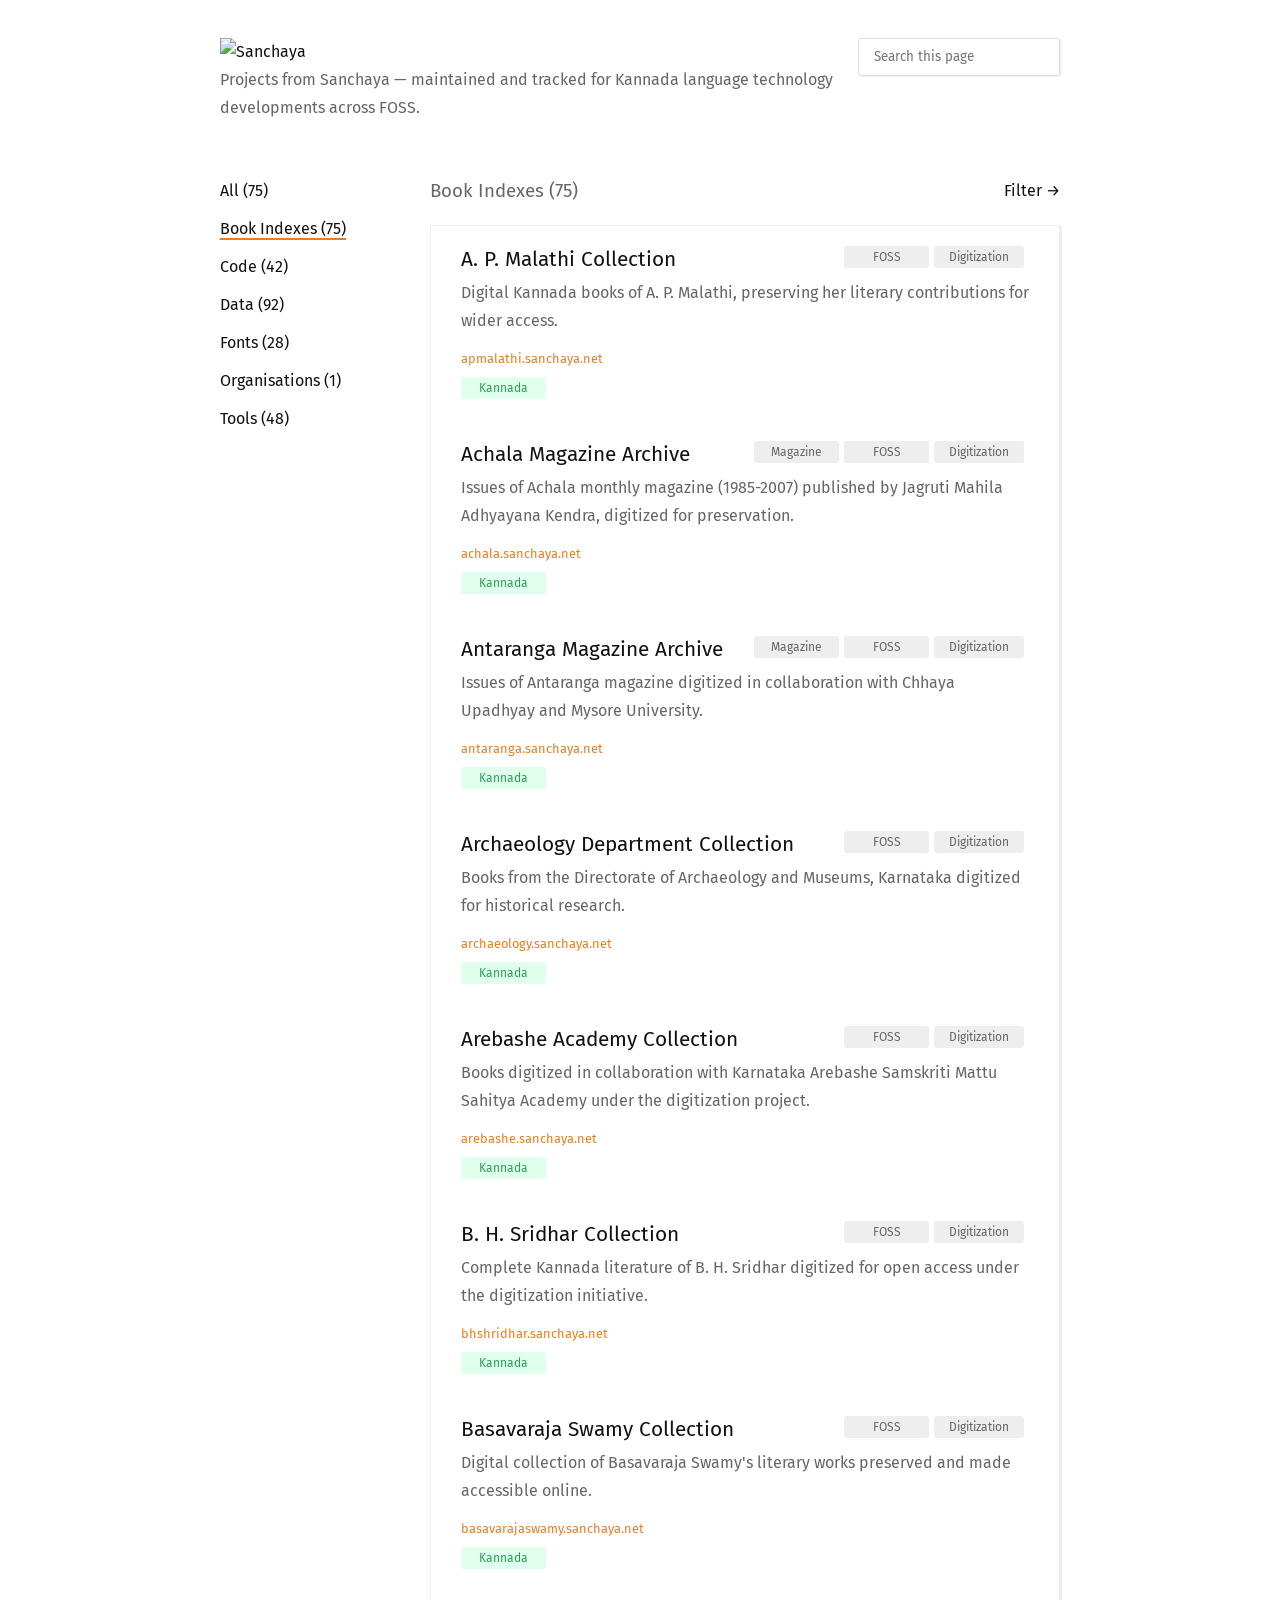
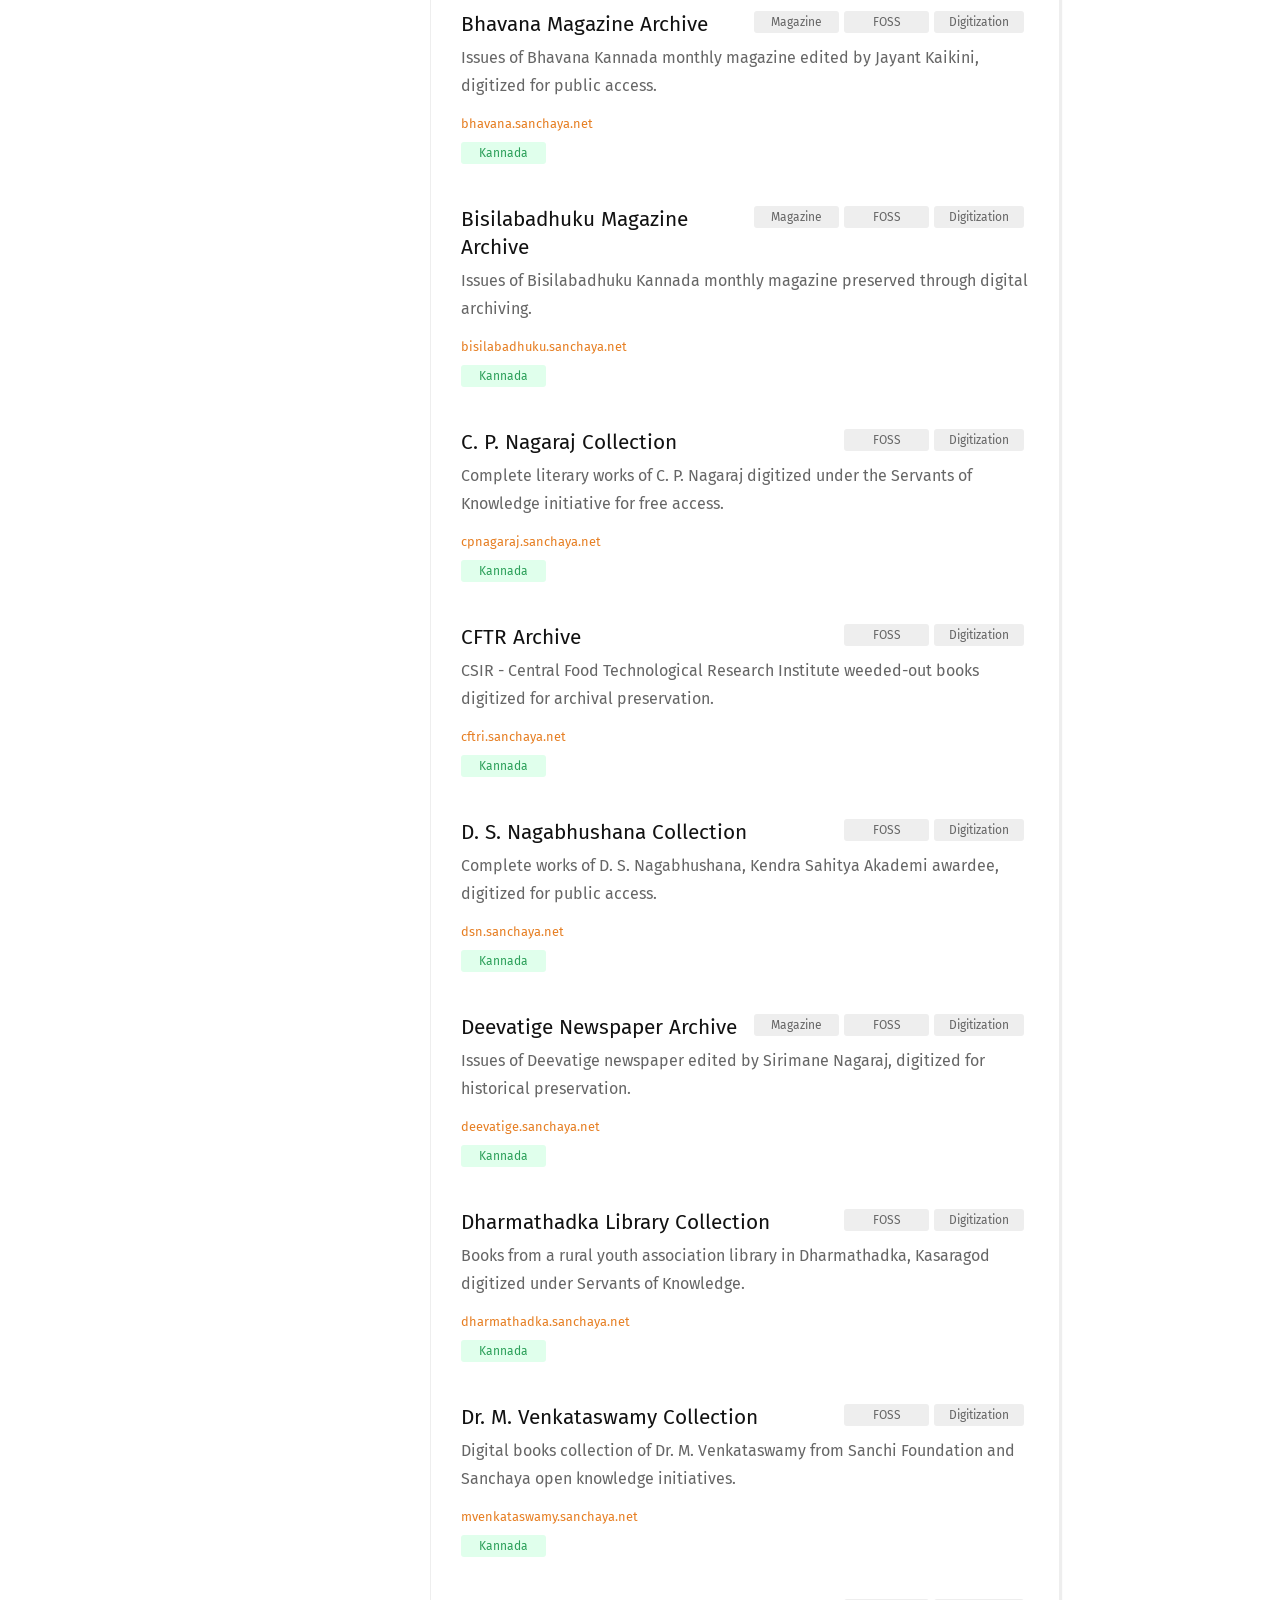
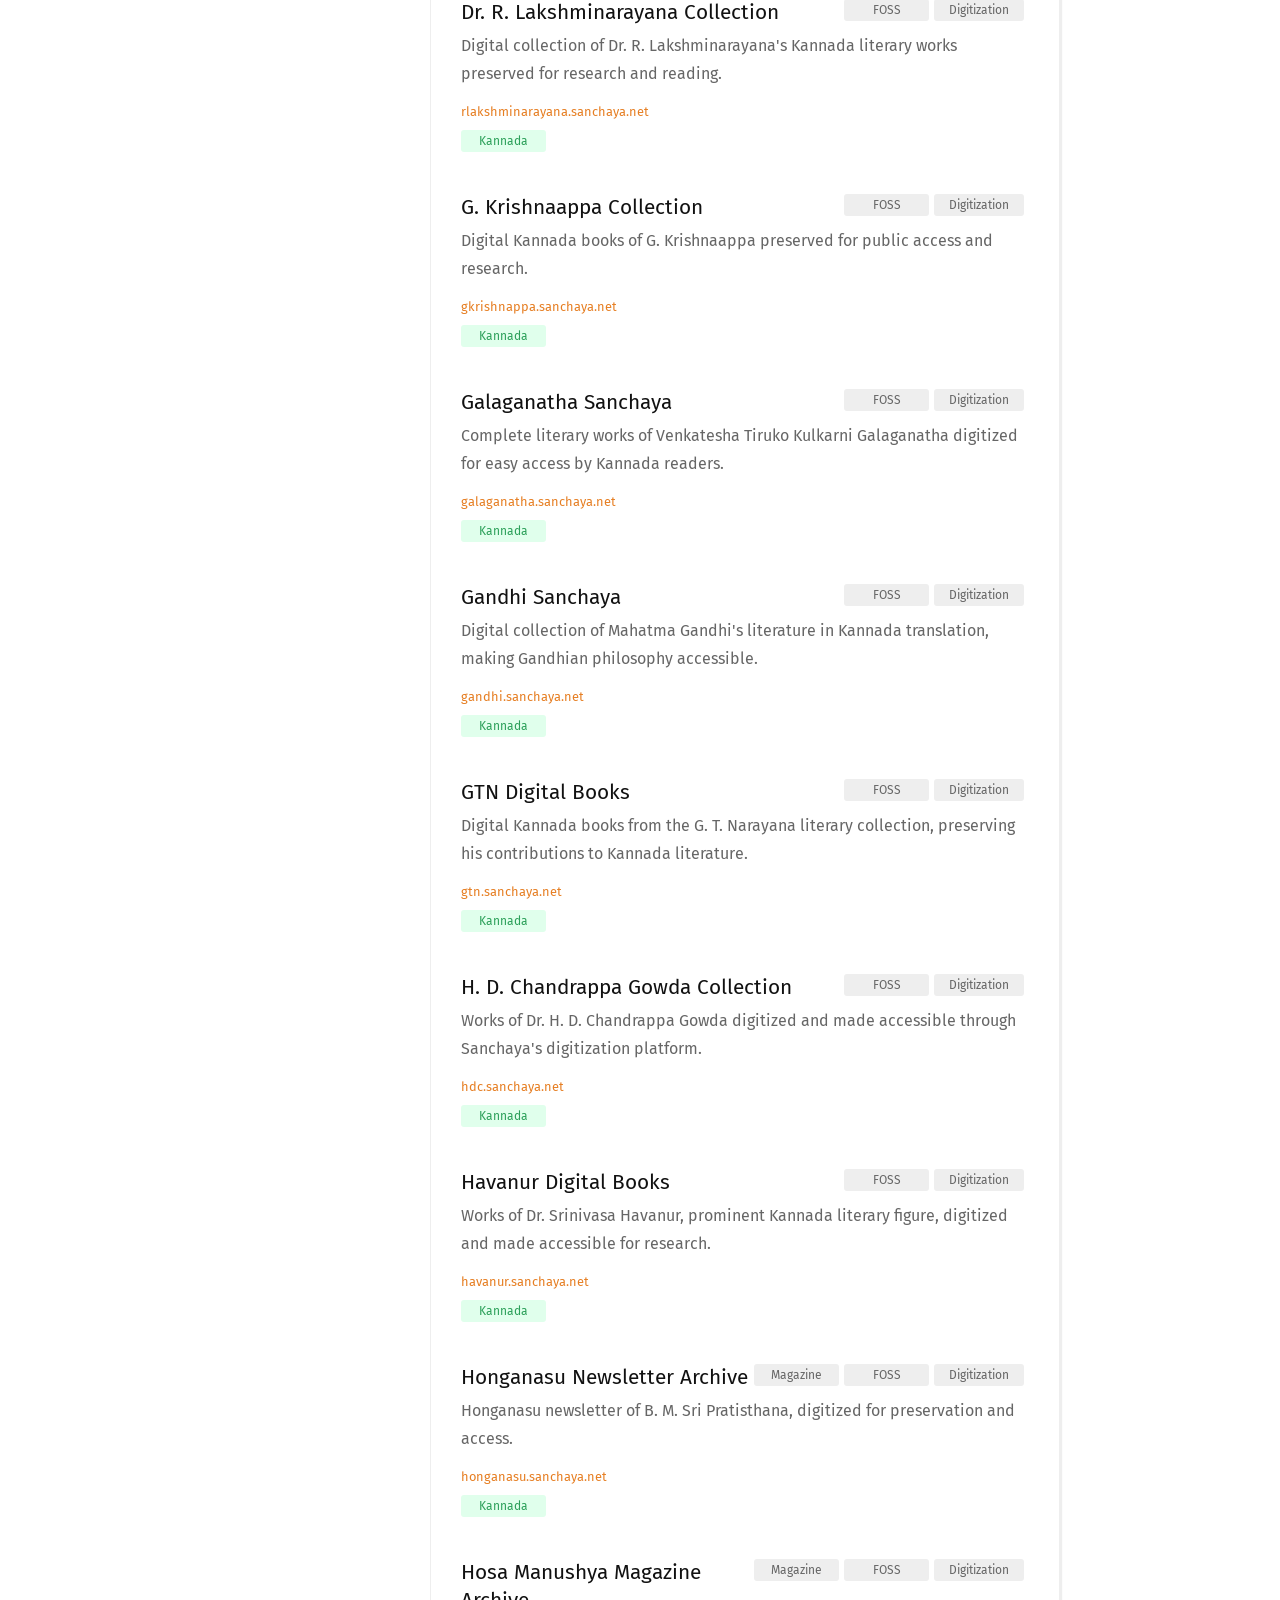
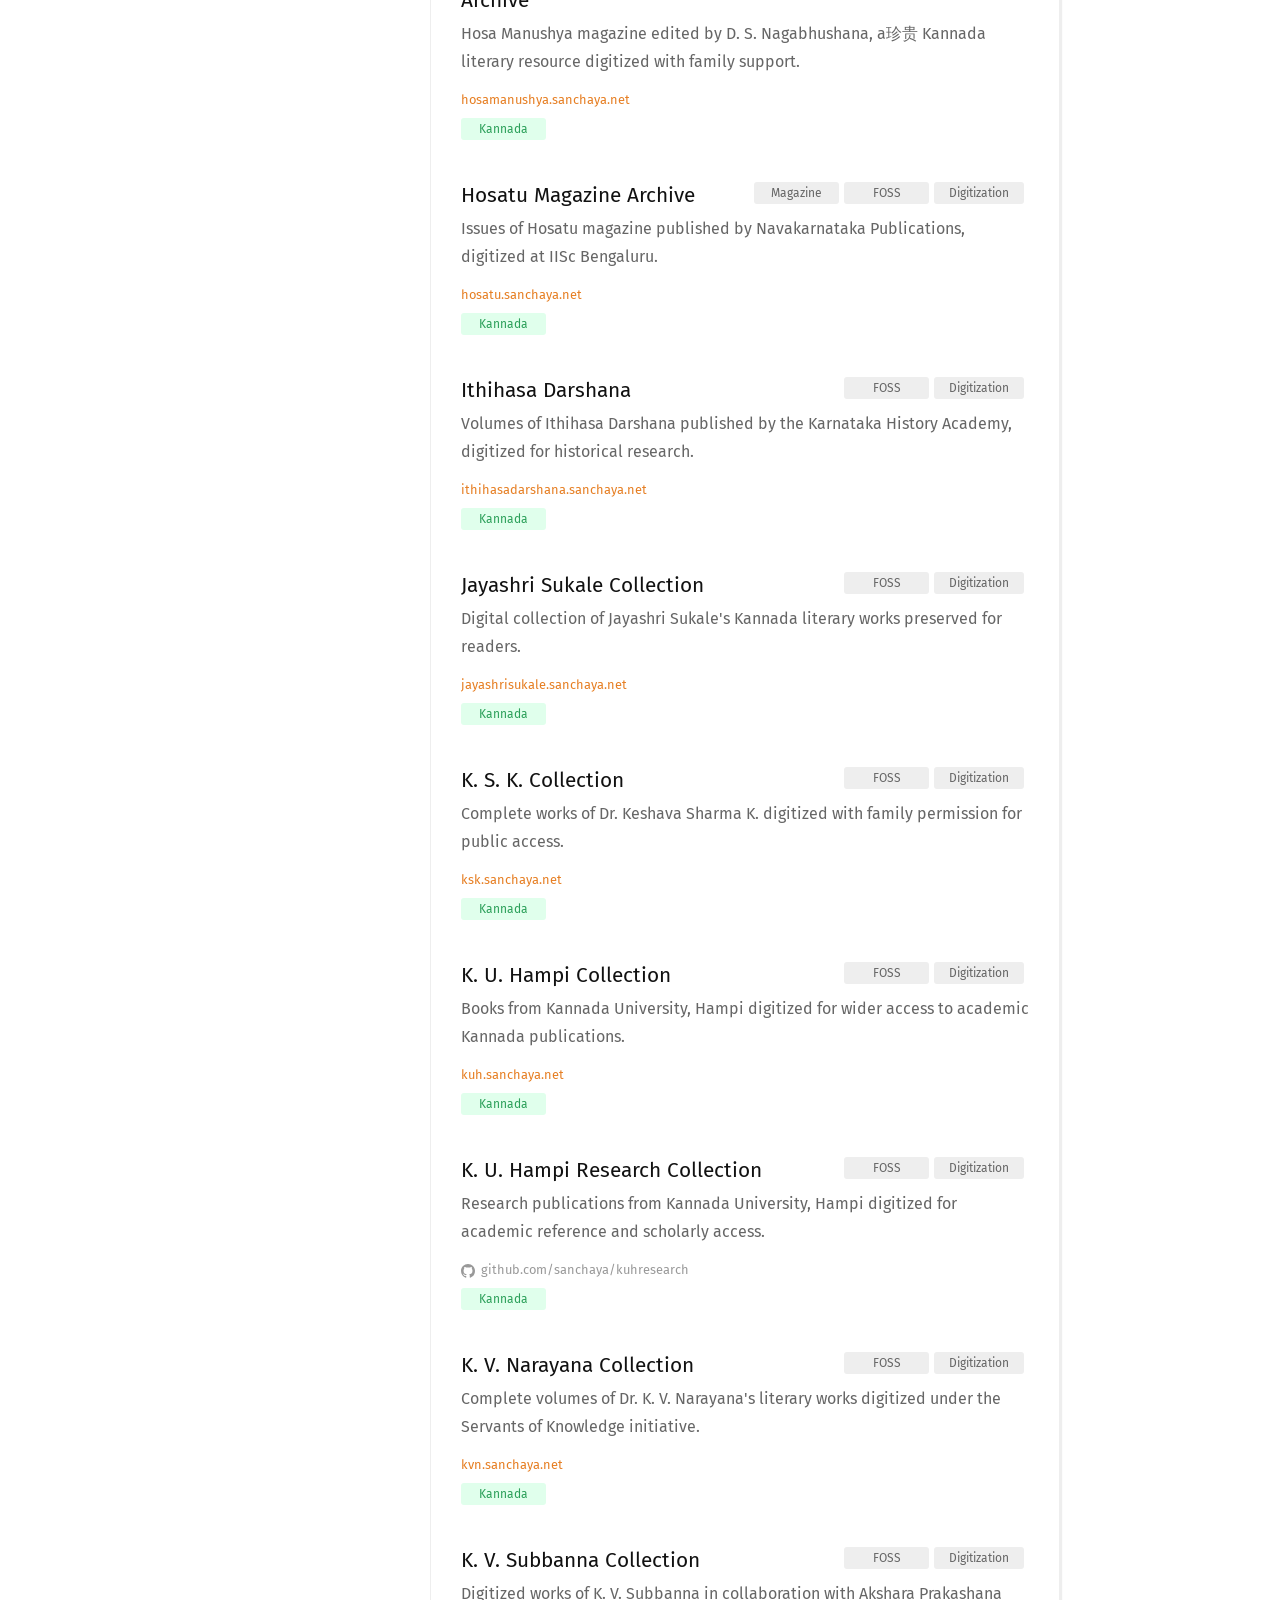
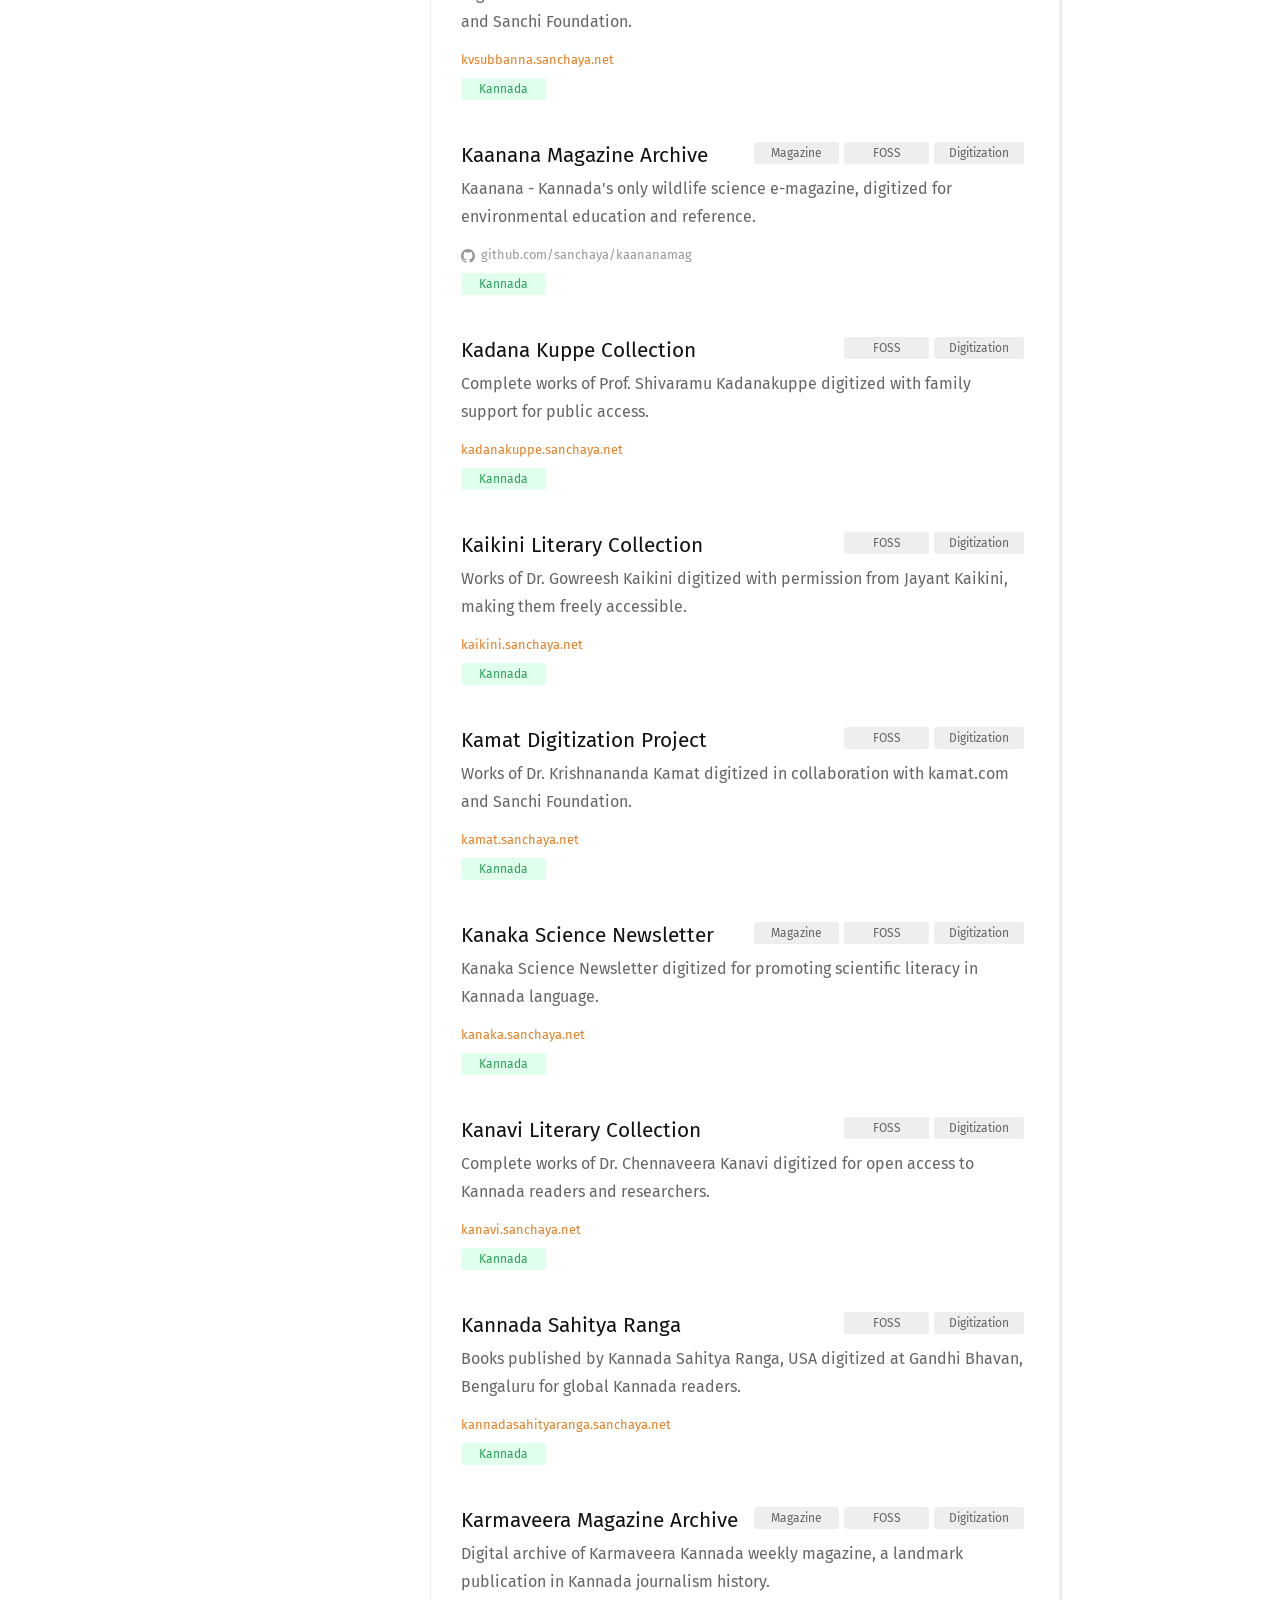
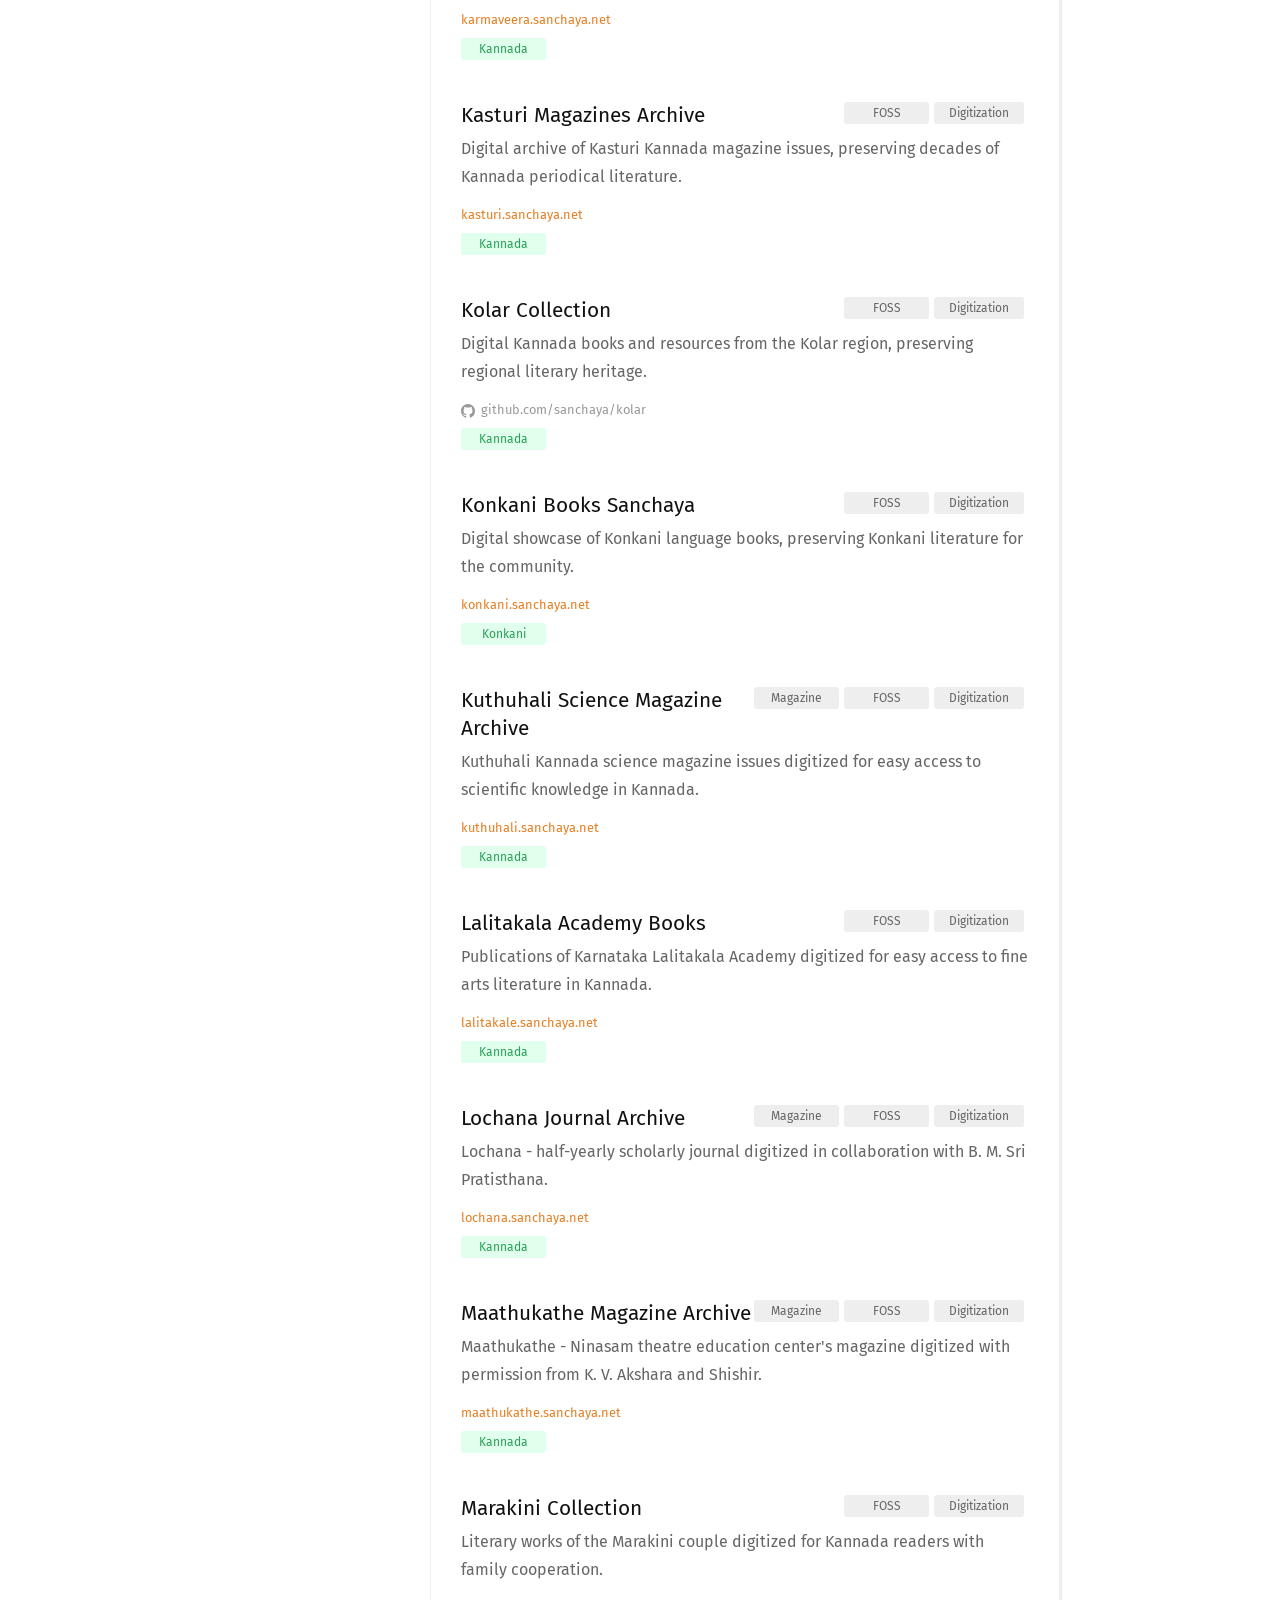
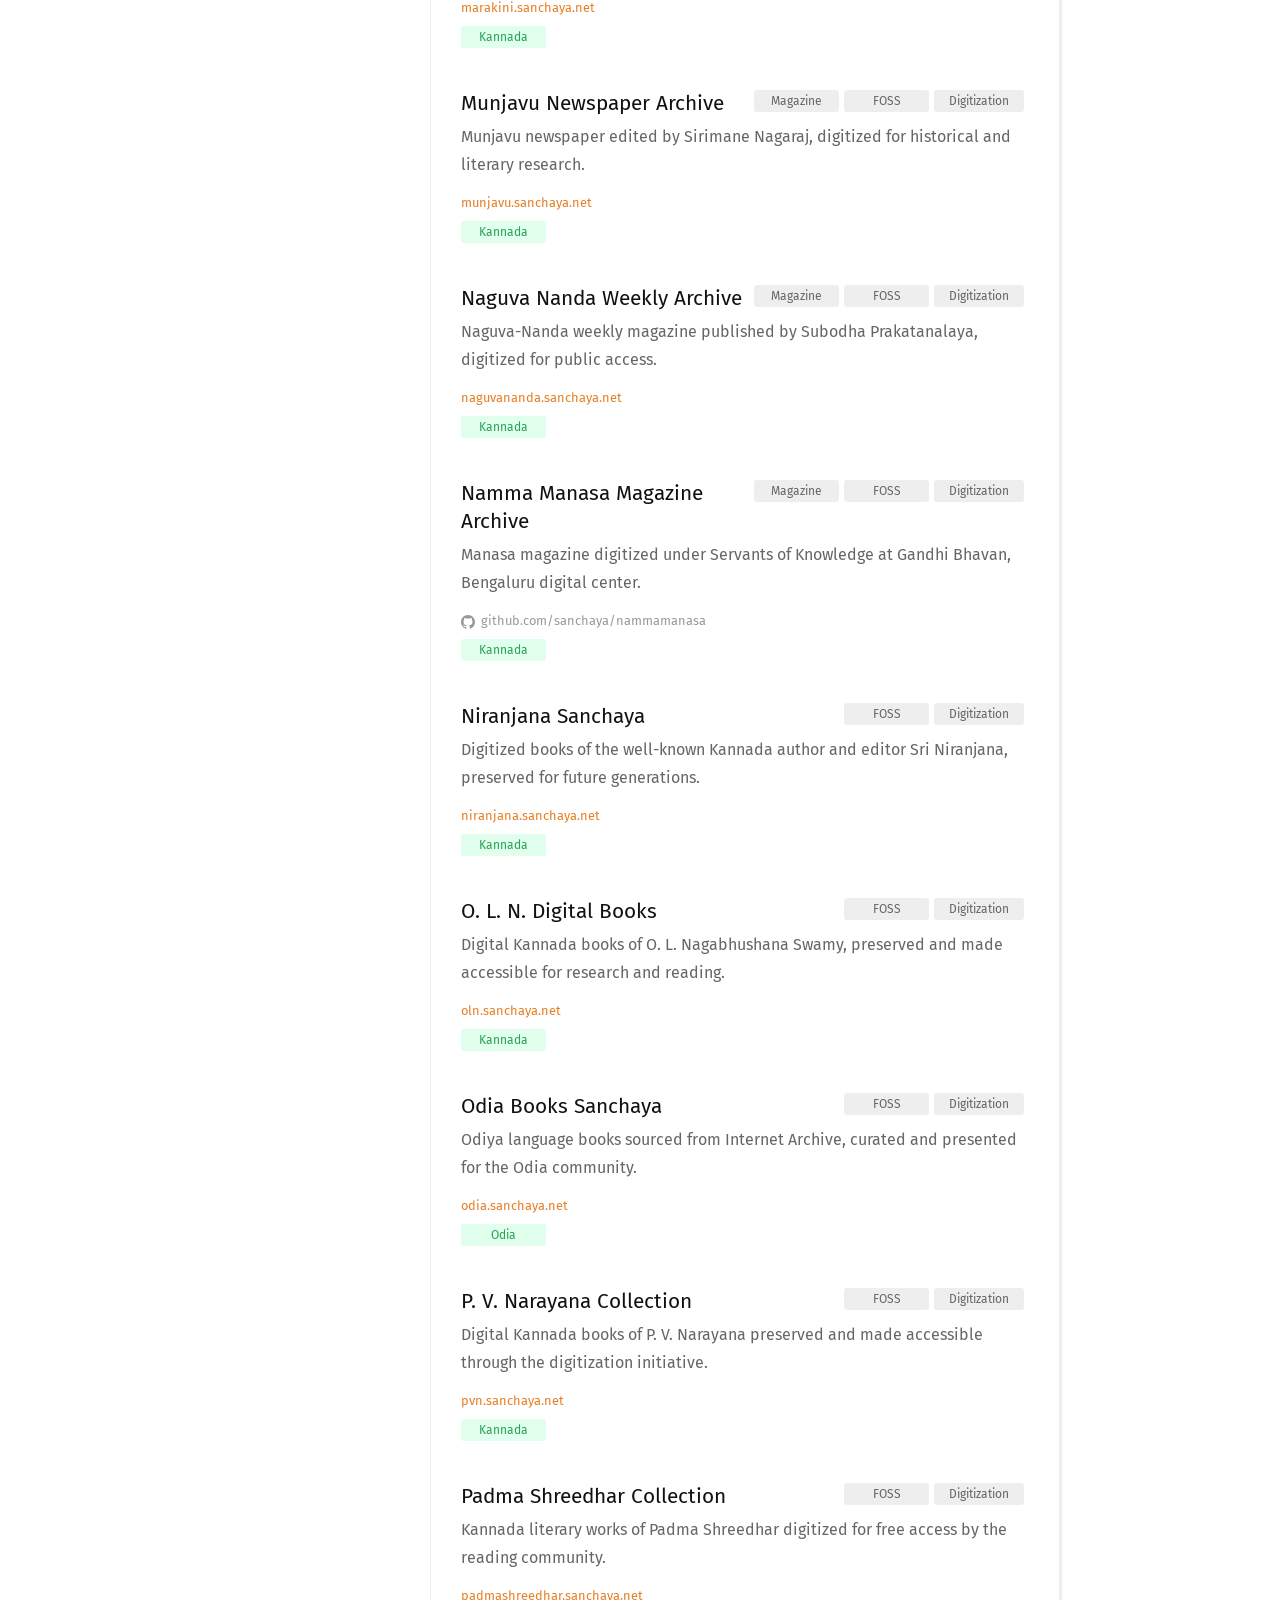
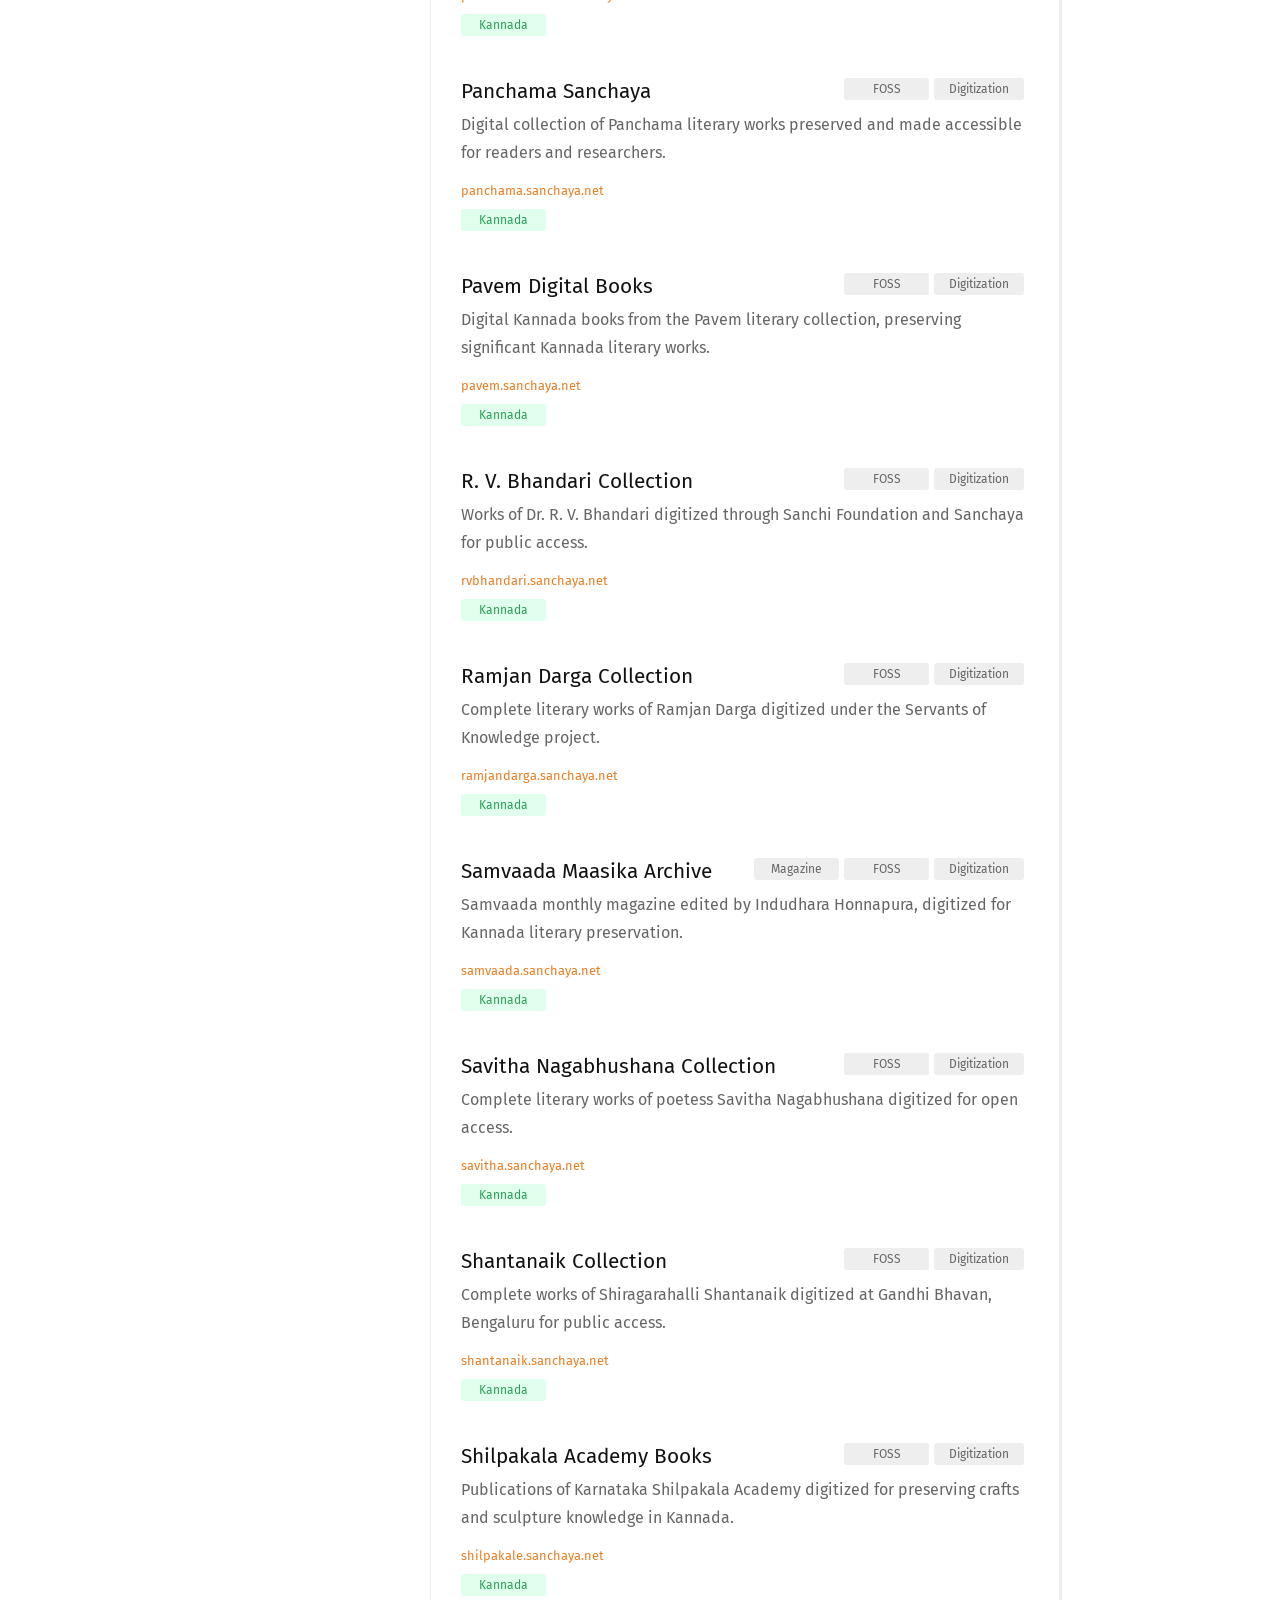
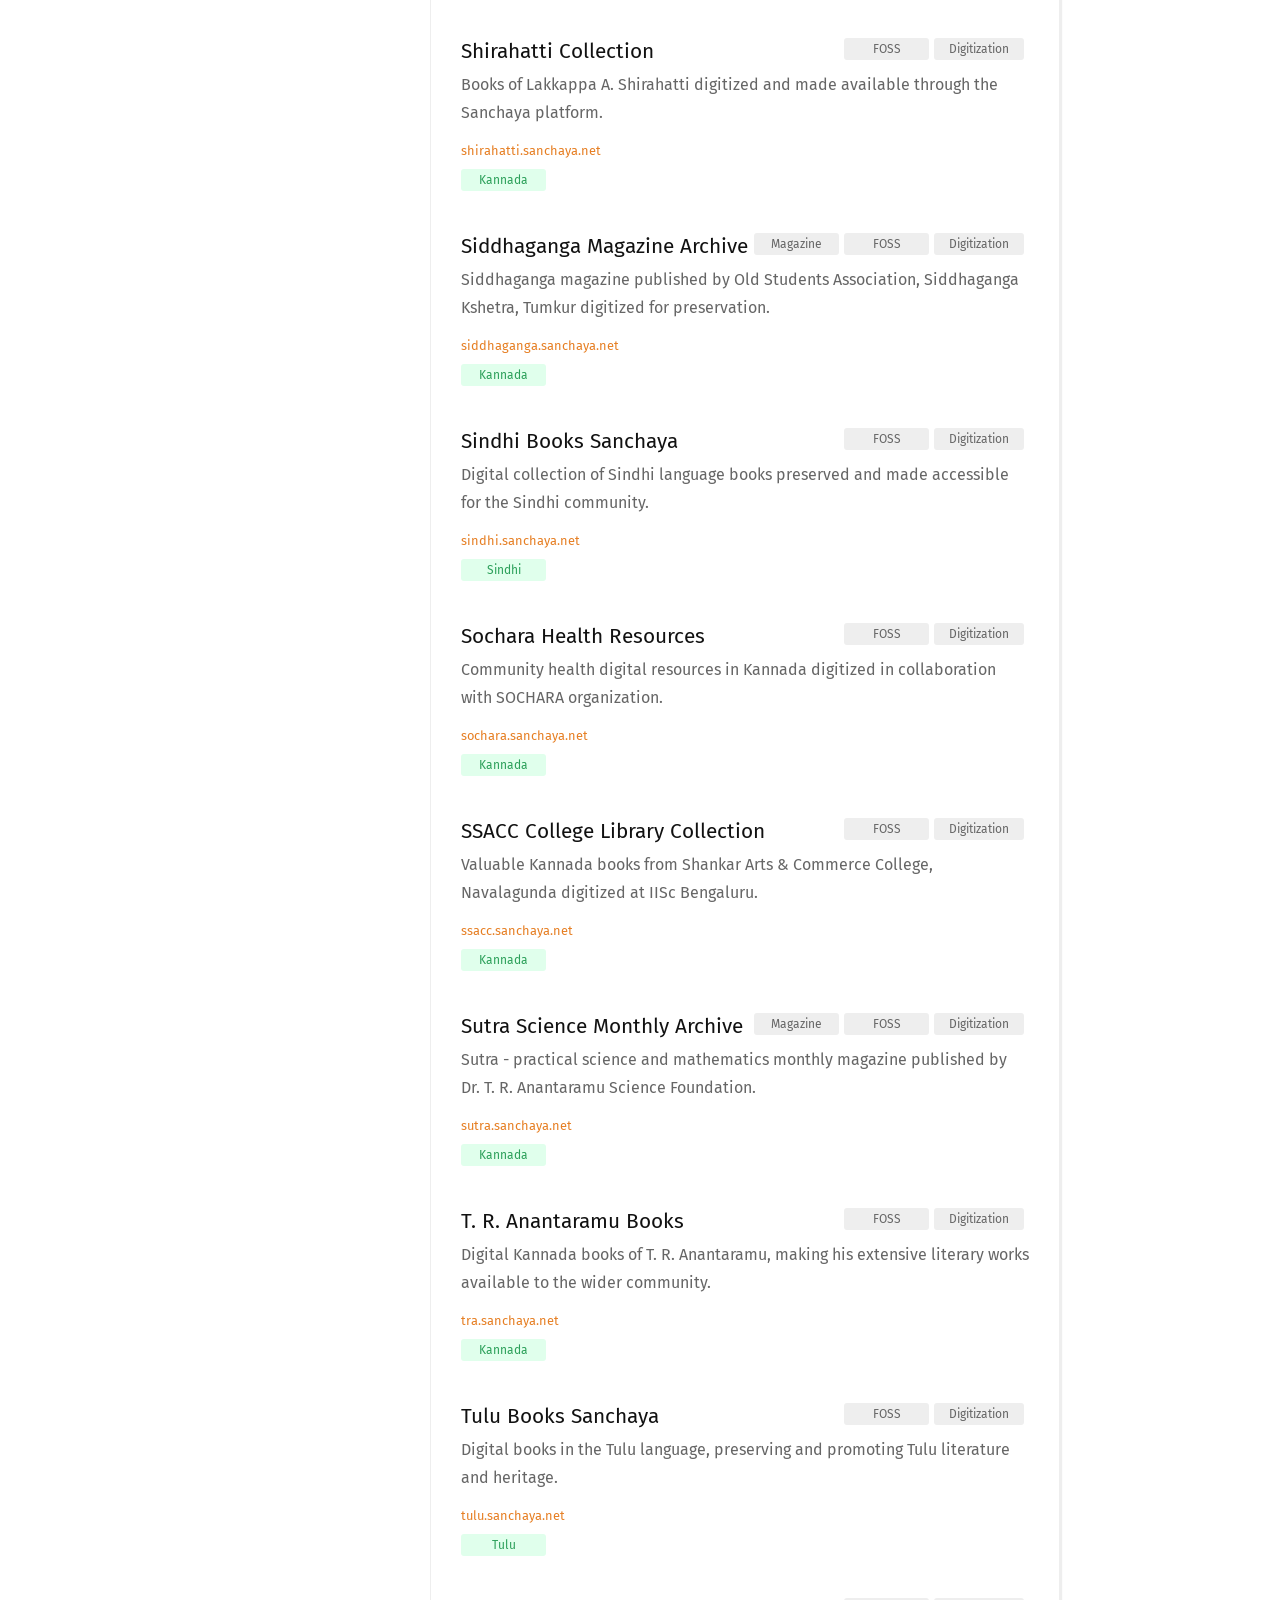
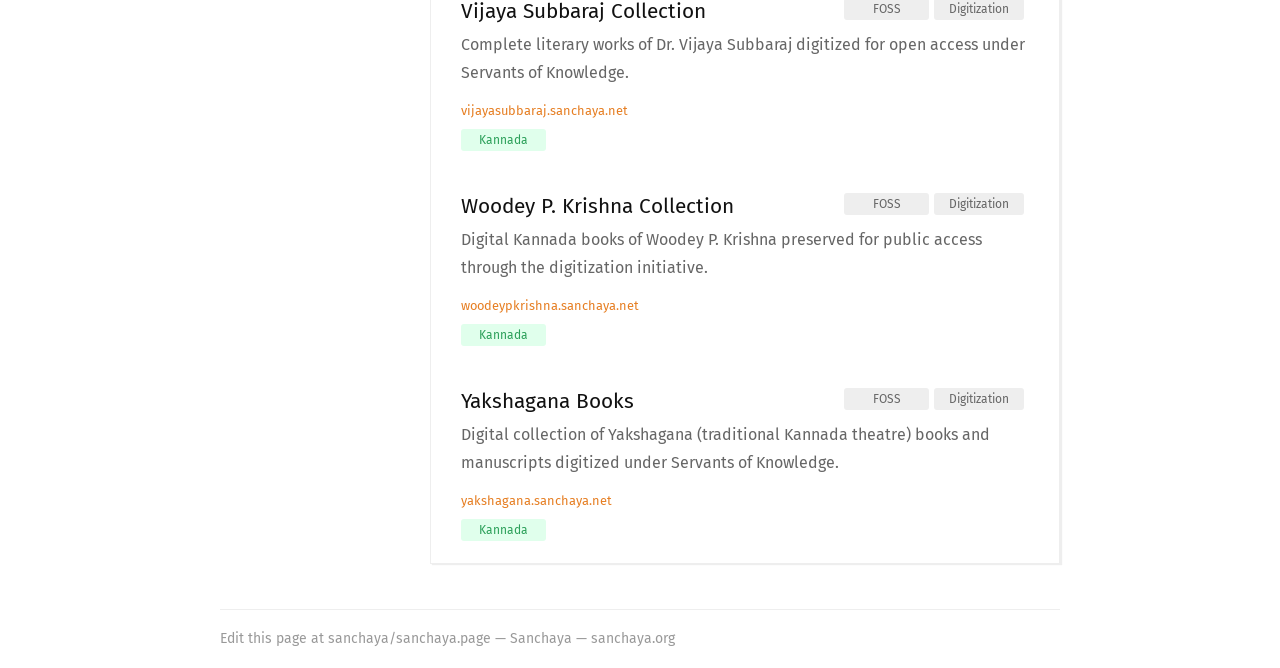
==== commit 943e785c: "Deploying to gh-pages from @ sanchaya/sanchaya.github.io@0eaa0f3d4787f4504aefc6cf8fef835133653609 🚀" ====
--- a/book indexes.html
+++ b/book indexes.html
@@ -3,17 +3,18 @@
 <head>
 	<title>Book Indexes / Sanchaya - Kannada language computing projects and resources</title>
 	<meta http-equiv="Content-Type" content="text/html; charset=utf-8" />
-	<meta name="description" content="Directory of Book Indexes projects by Sanchaya for Kannada language computing." />
+	<meta name="description" content="Projects from Sanchaya — maintained and tracked for Kannada language technology developments across FOSS." />
 	<meta name="referrer" content="no-referrer">
 	<meta name="viewport" content="width=device-width, initial-scale=1" />
 	<link rel="image_src" href="https://sanchaya.page/static/thumb.png" />
 
 	<meta property="og:title" content="Book Indexes / Sanchaya projects" />
-	<meta property="og:description" content="Directory of Book Indexes by Sanchaya for Kannada language computing." />
+	<meta property="og:description" content="Projects from Sanchaya — maintained and tracked for Kannada language technology developments across FOSS." />
 	<meta property="og:type" content="website" />
 	<meta property="og:url" content="https://sanchaya.page/book indexes.html" />
 	<meta property="og:image" content="https://sanchaya.page/static/thumb.png" />
 
+	<link rel="icon" type="image/png" href="https://fonts.sanchaya.net/img/favicon-32x32.png">
 	<link href='https://fonts.googleapis.com/css?family=Fira+Sans:400&display=swap' rel='stylesheet' type='text/css' />
 	<link href="static/style.css" rel="stylesheet" type="text/css" />
 </head>
@@ -24,8 +25,8 @@
 		<header class="header">
 			<a href="#" id="burger"><span></span><span></span><span></span></a>
 			<div class="logo">
-				<a href="/"><img src="static/logo.svg" alt="Sanchaya page" /></a>
-				<p class="slogan">A directory of Sanchaya's Kannada language computing projects and resources.</p>
+				<a href="/"><img src="https://fonts.sanchaya.net/img/sanchaya-logo.png" alt="Sanchaya" /></a>
+				<p class="slogan">Projects from Sanchaya — maintained and tracked for Kannada language technology developments across FOSS.</p>
 			</div>
 			<div class="intro">
 				<p><input id="search" class="search" type="text" placeholder="Search this page" /></p>
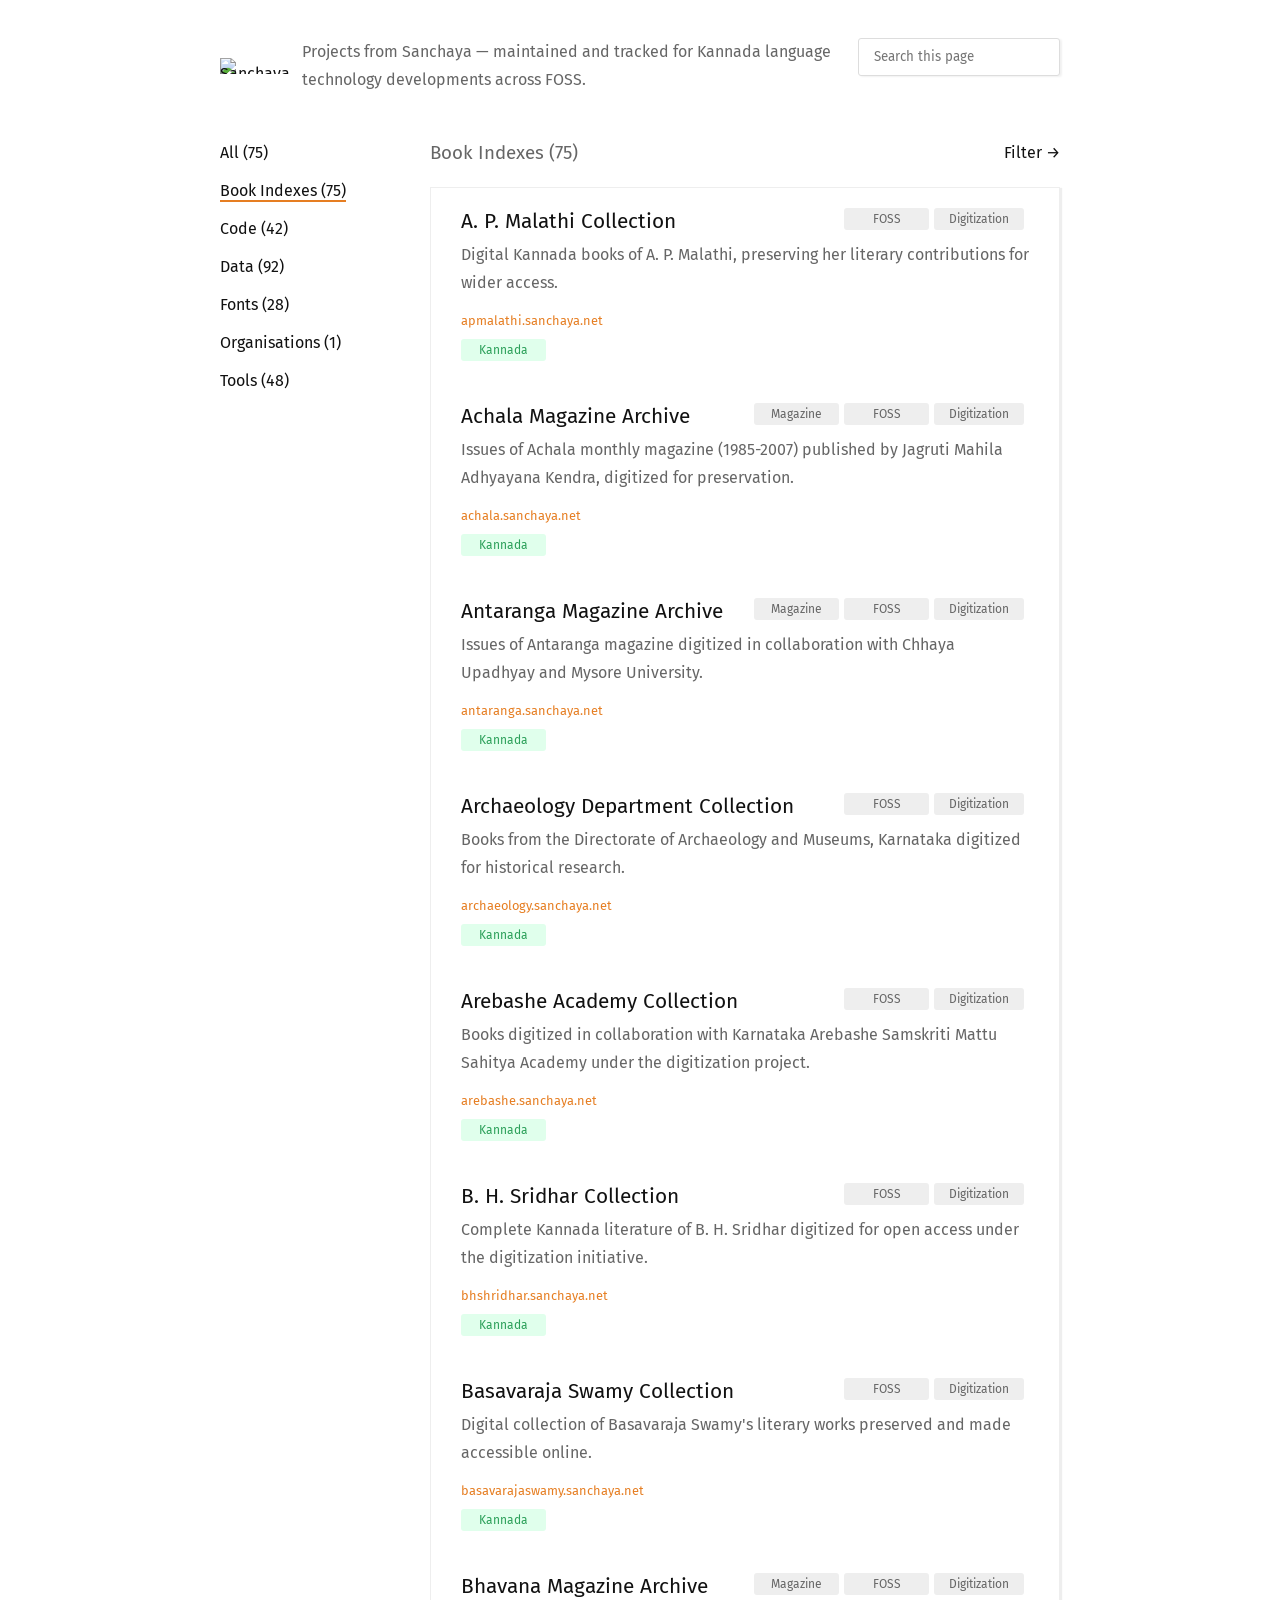
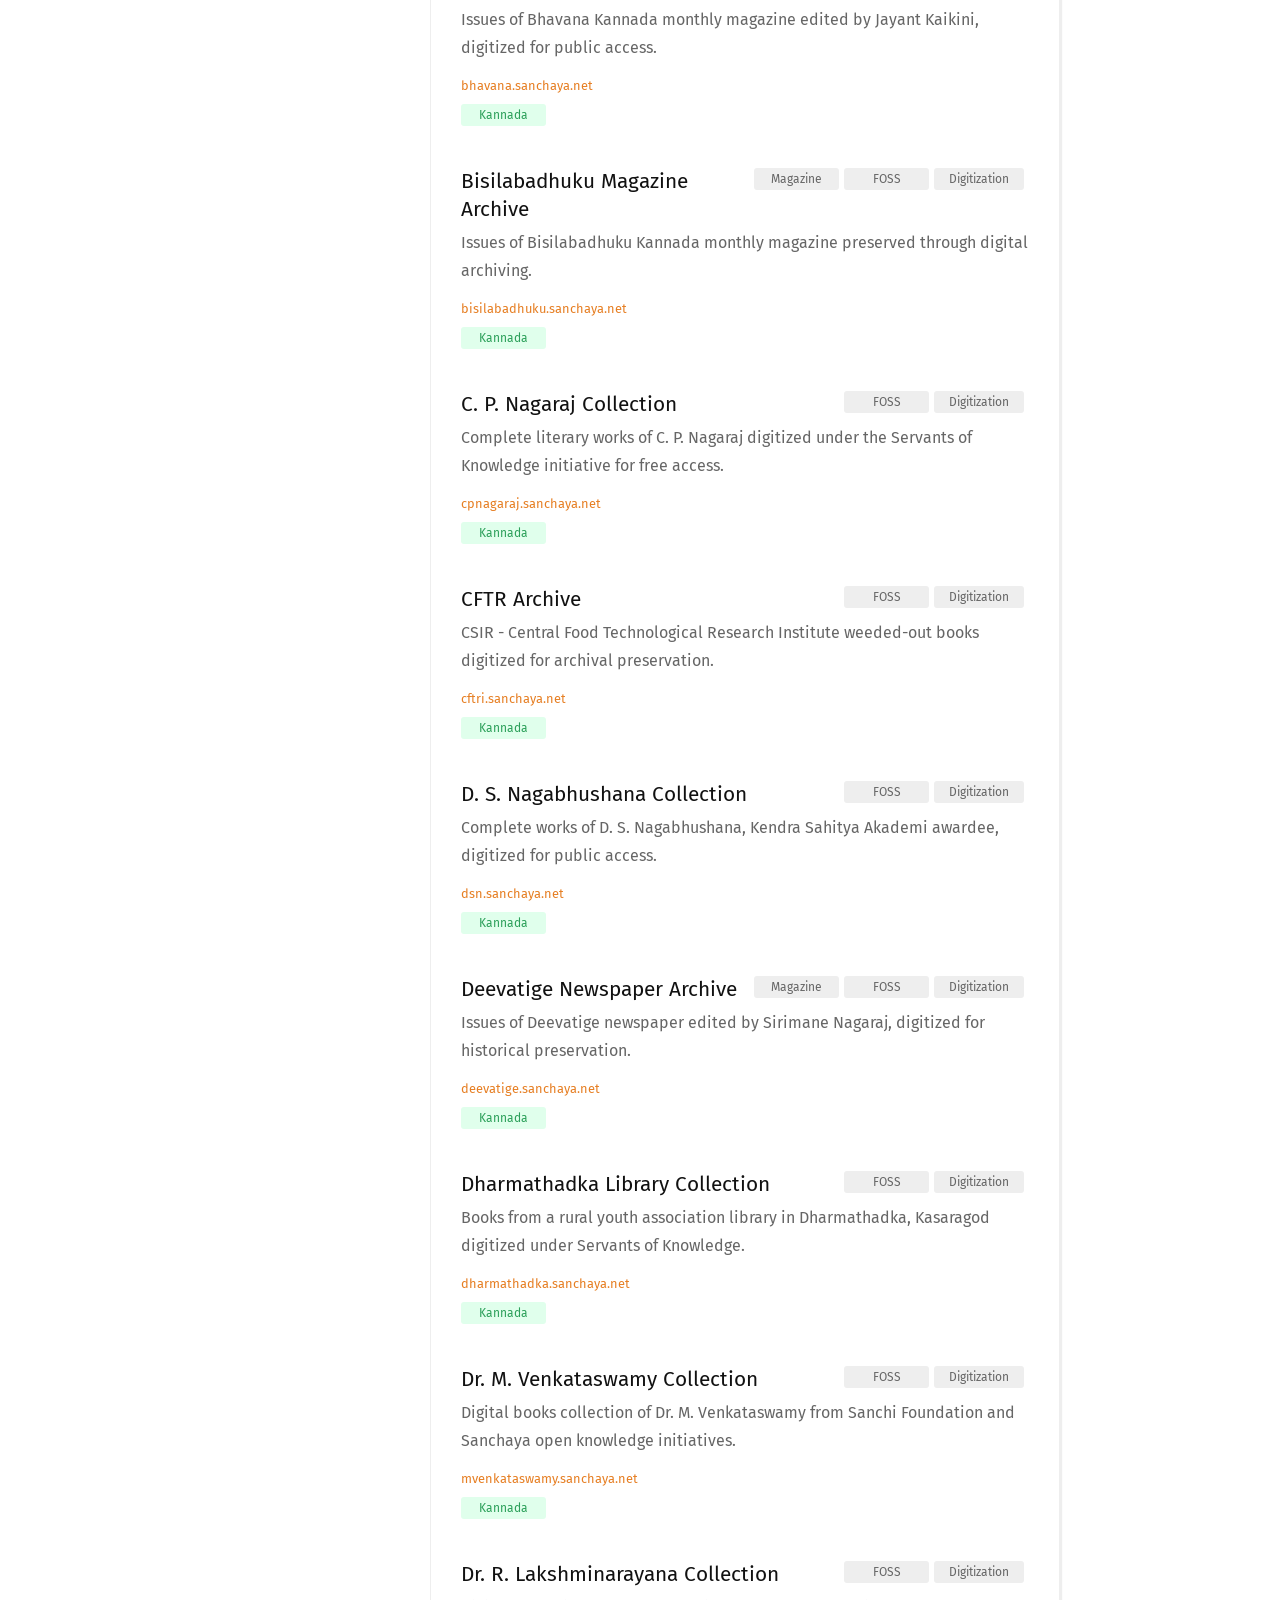
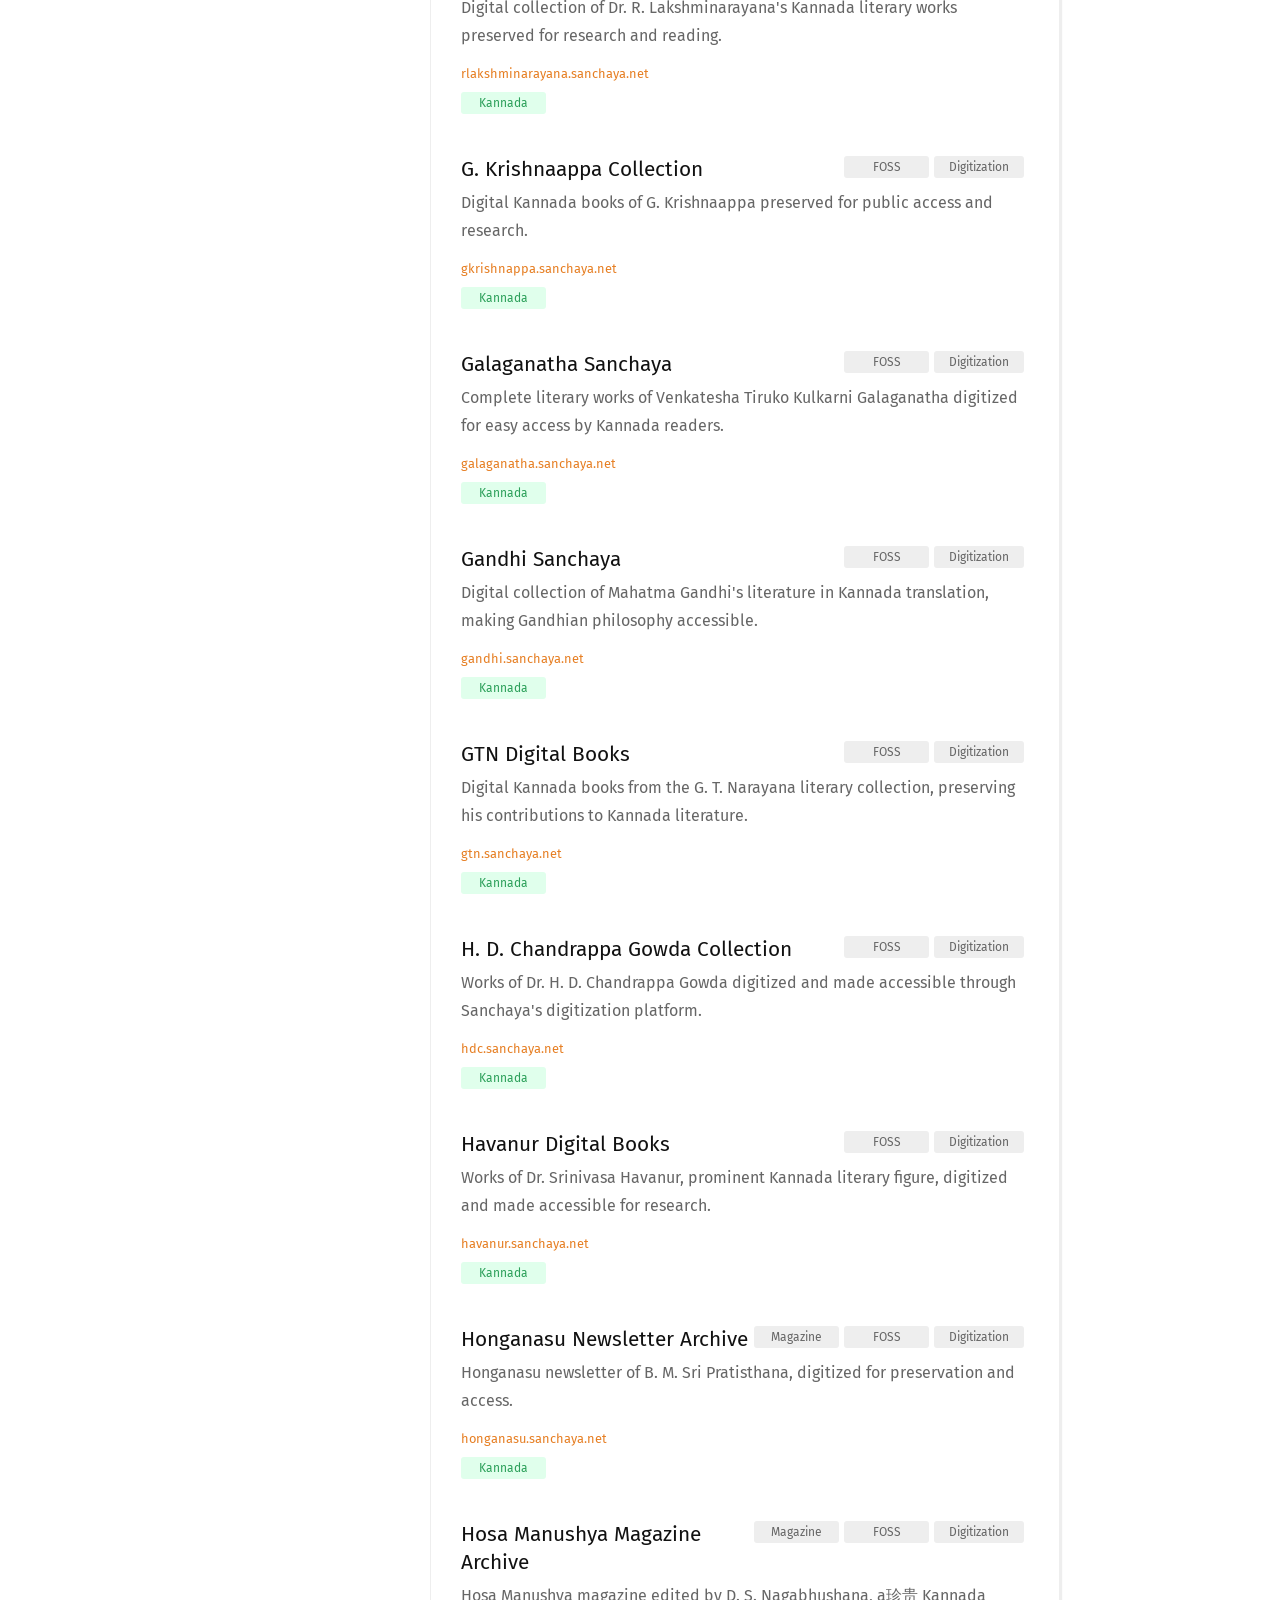
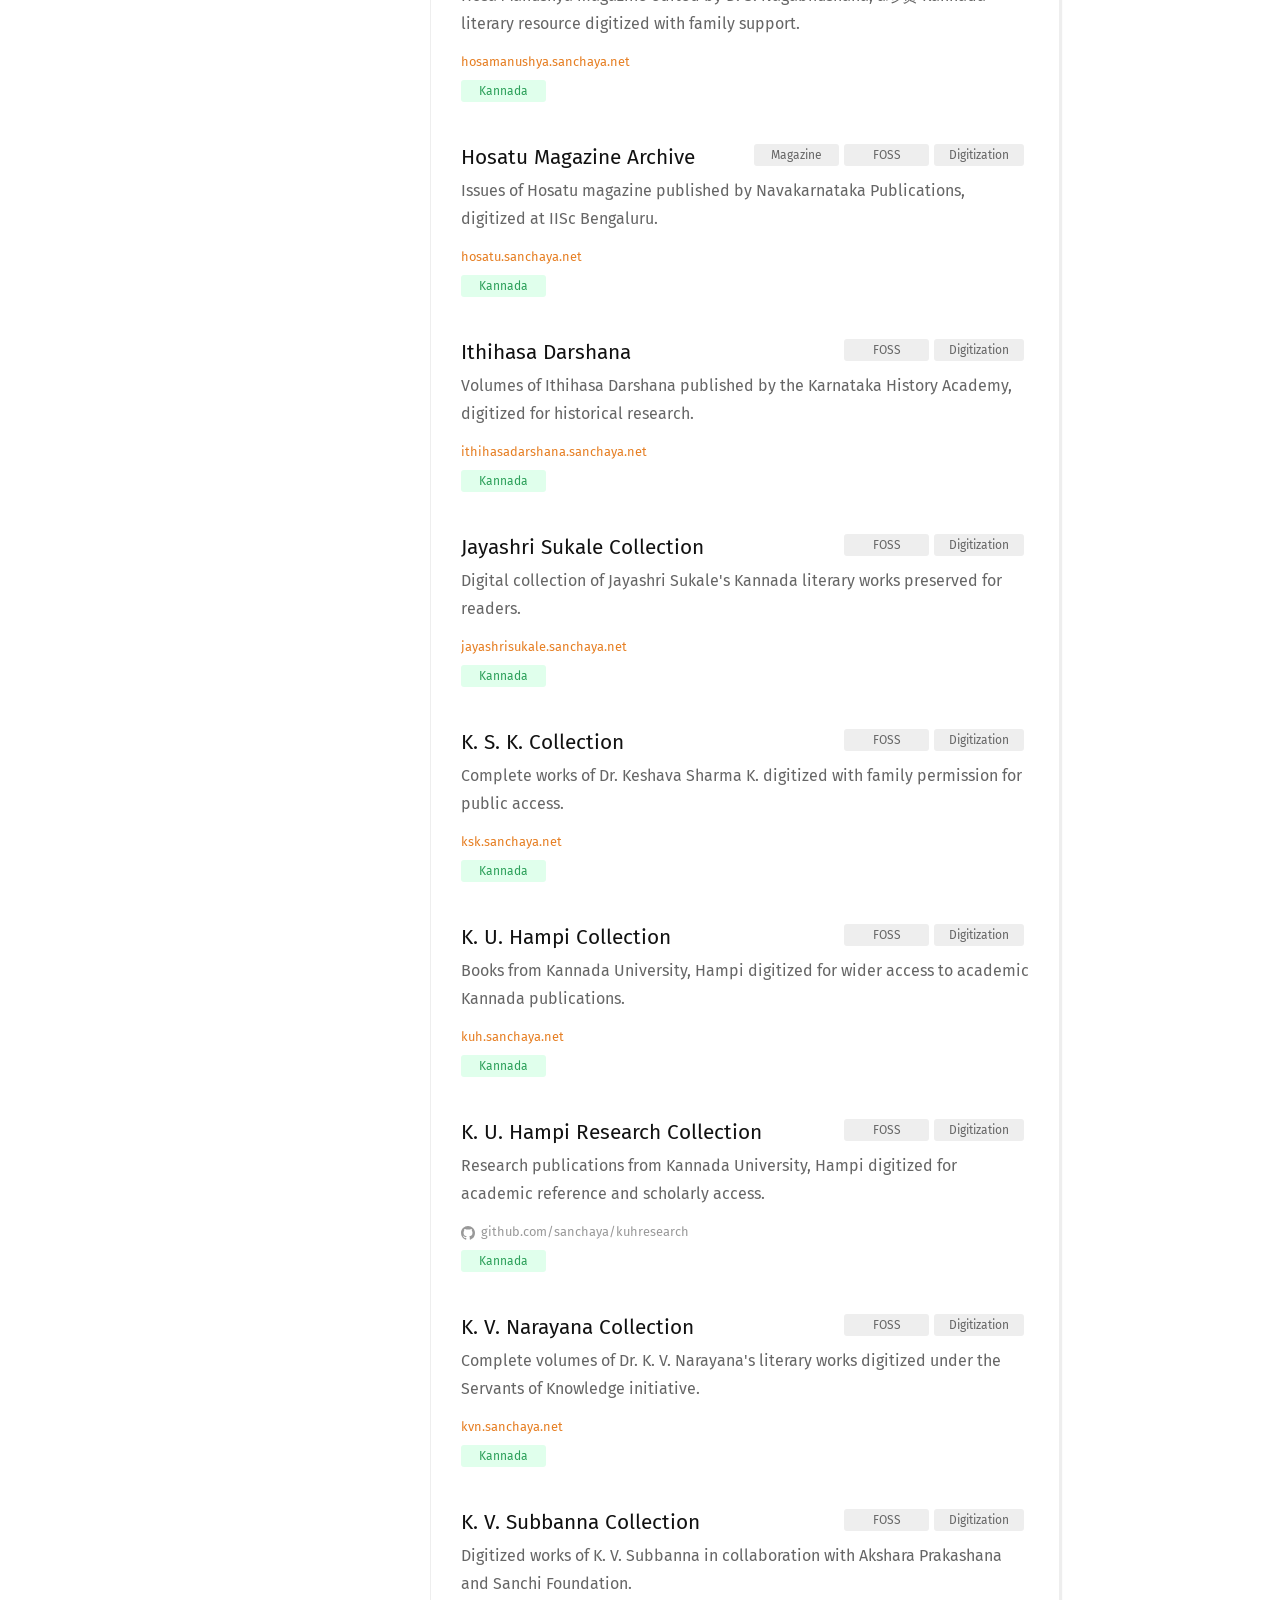
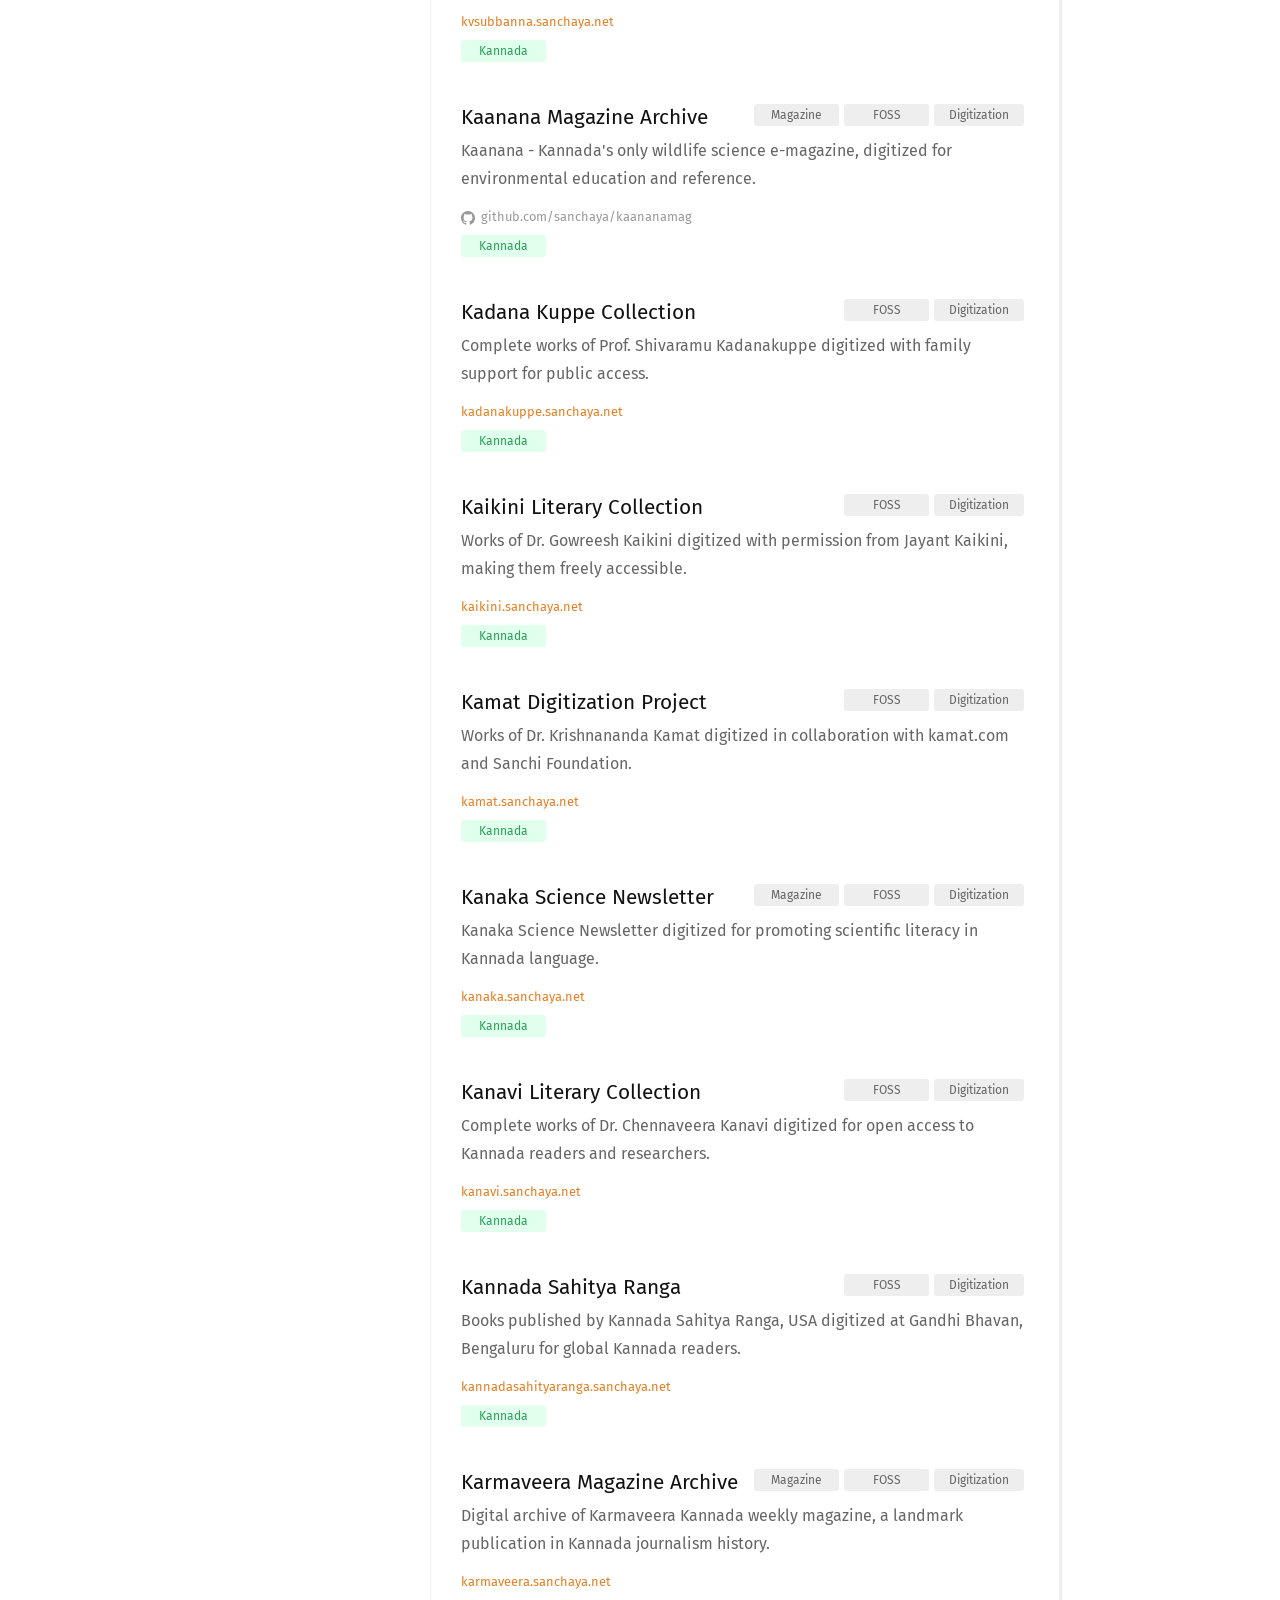
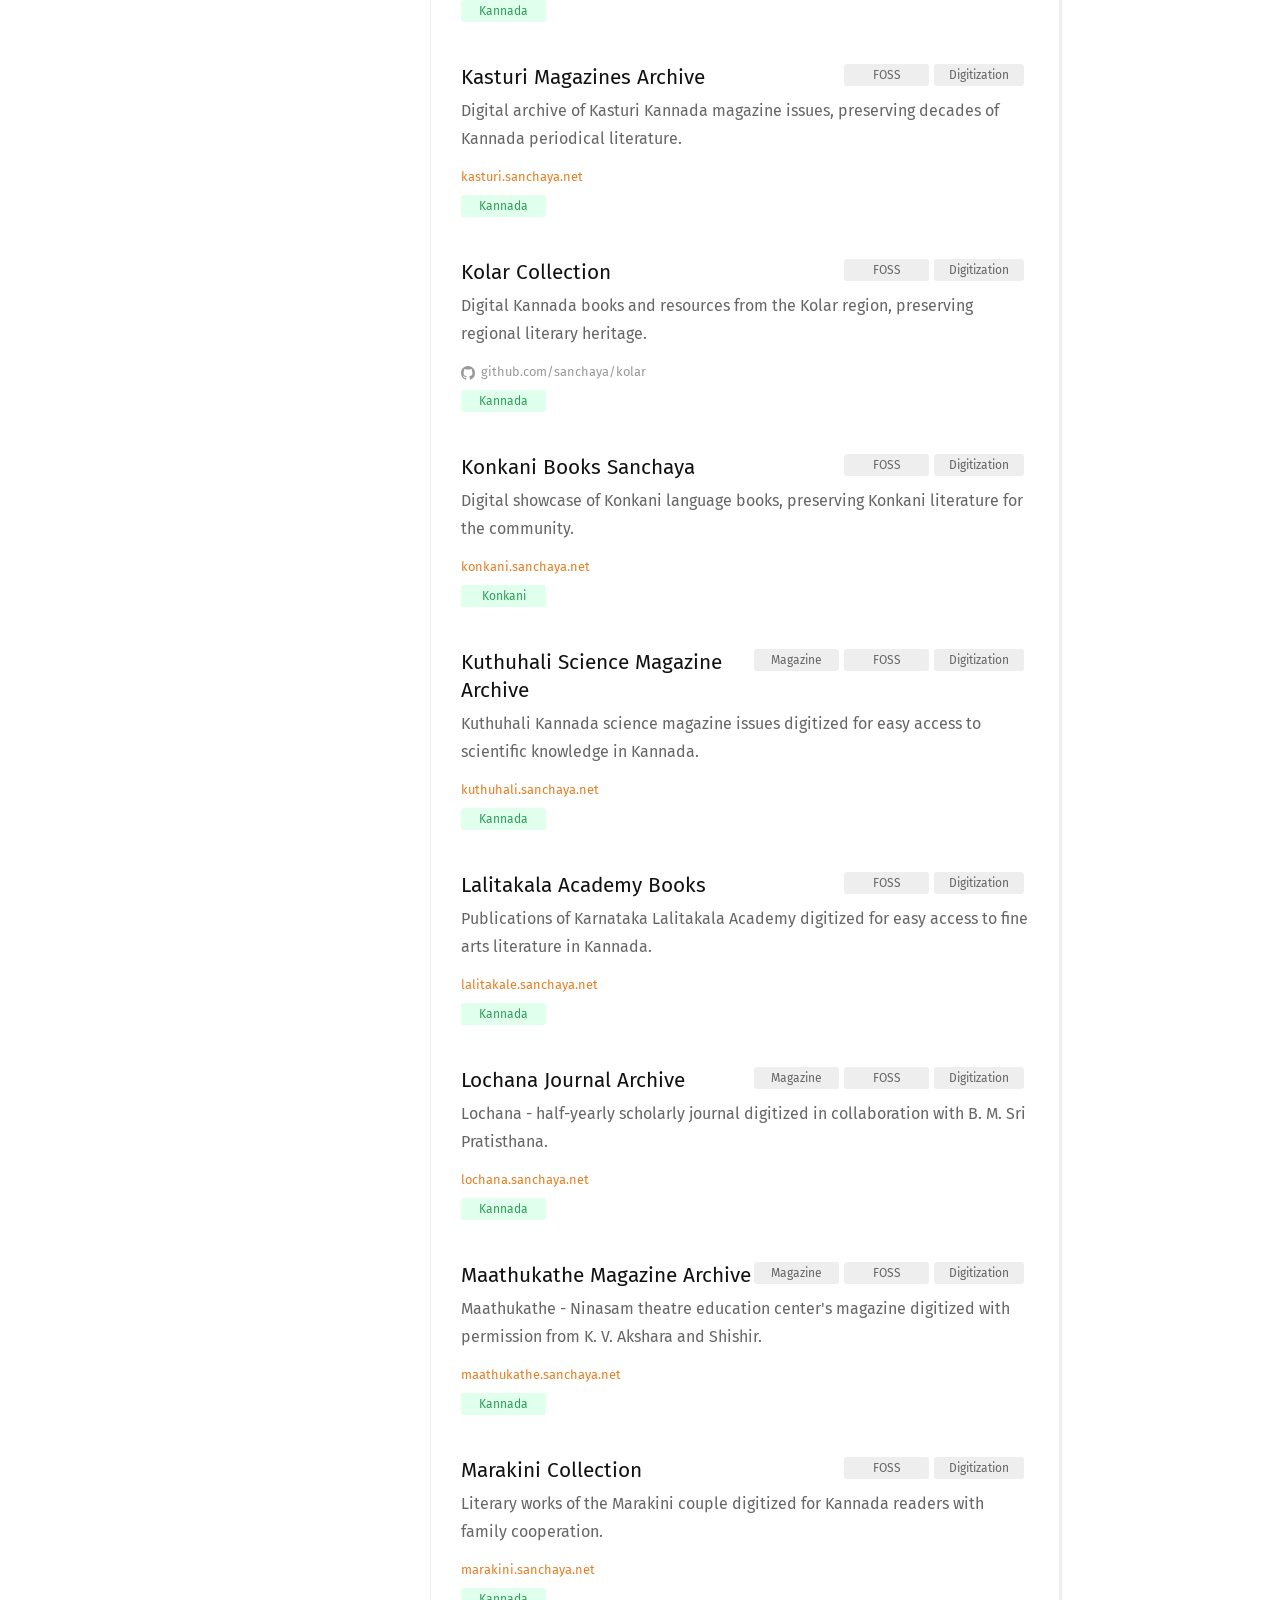
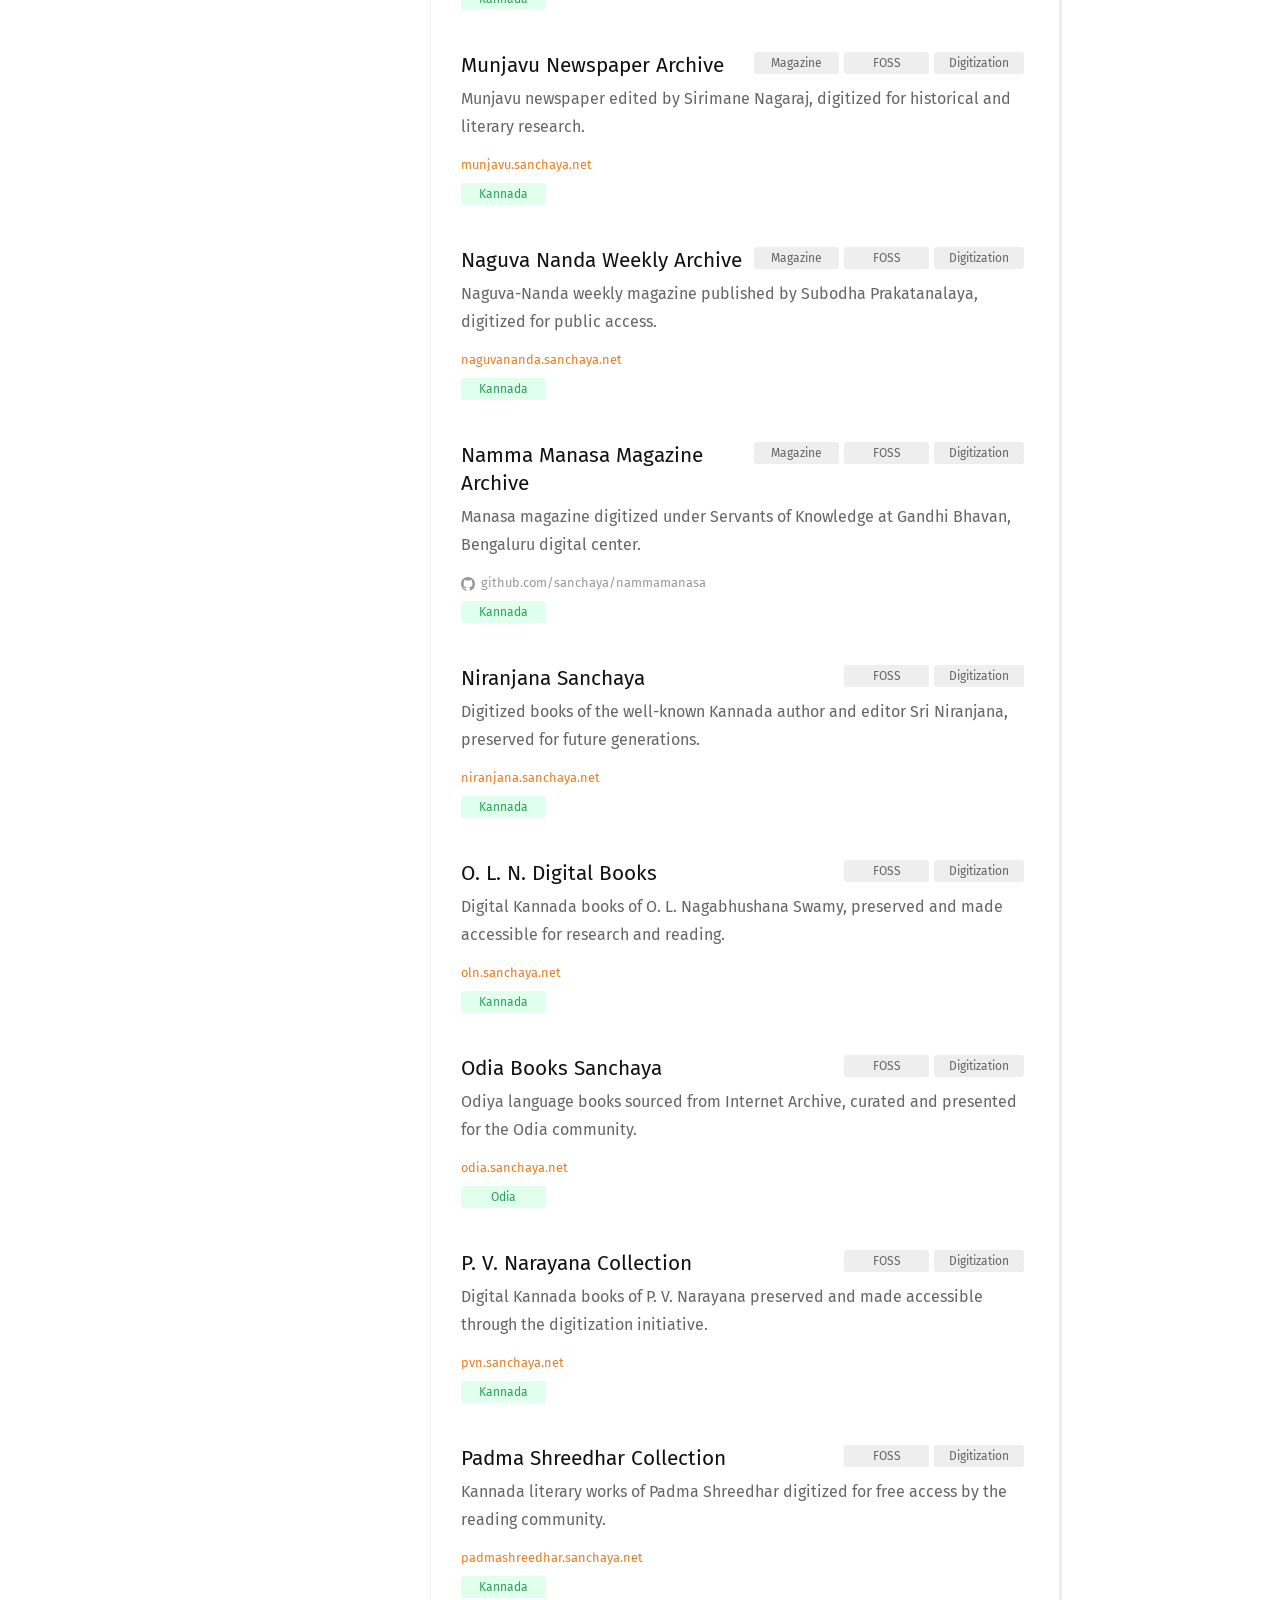
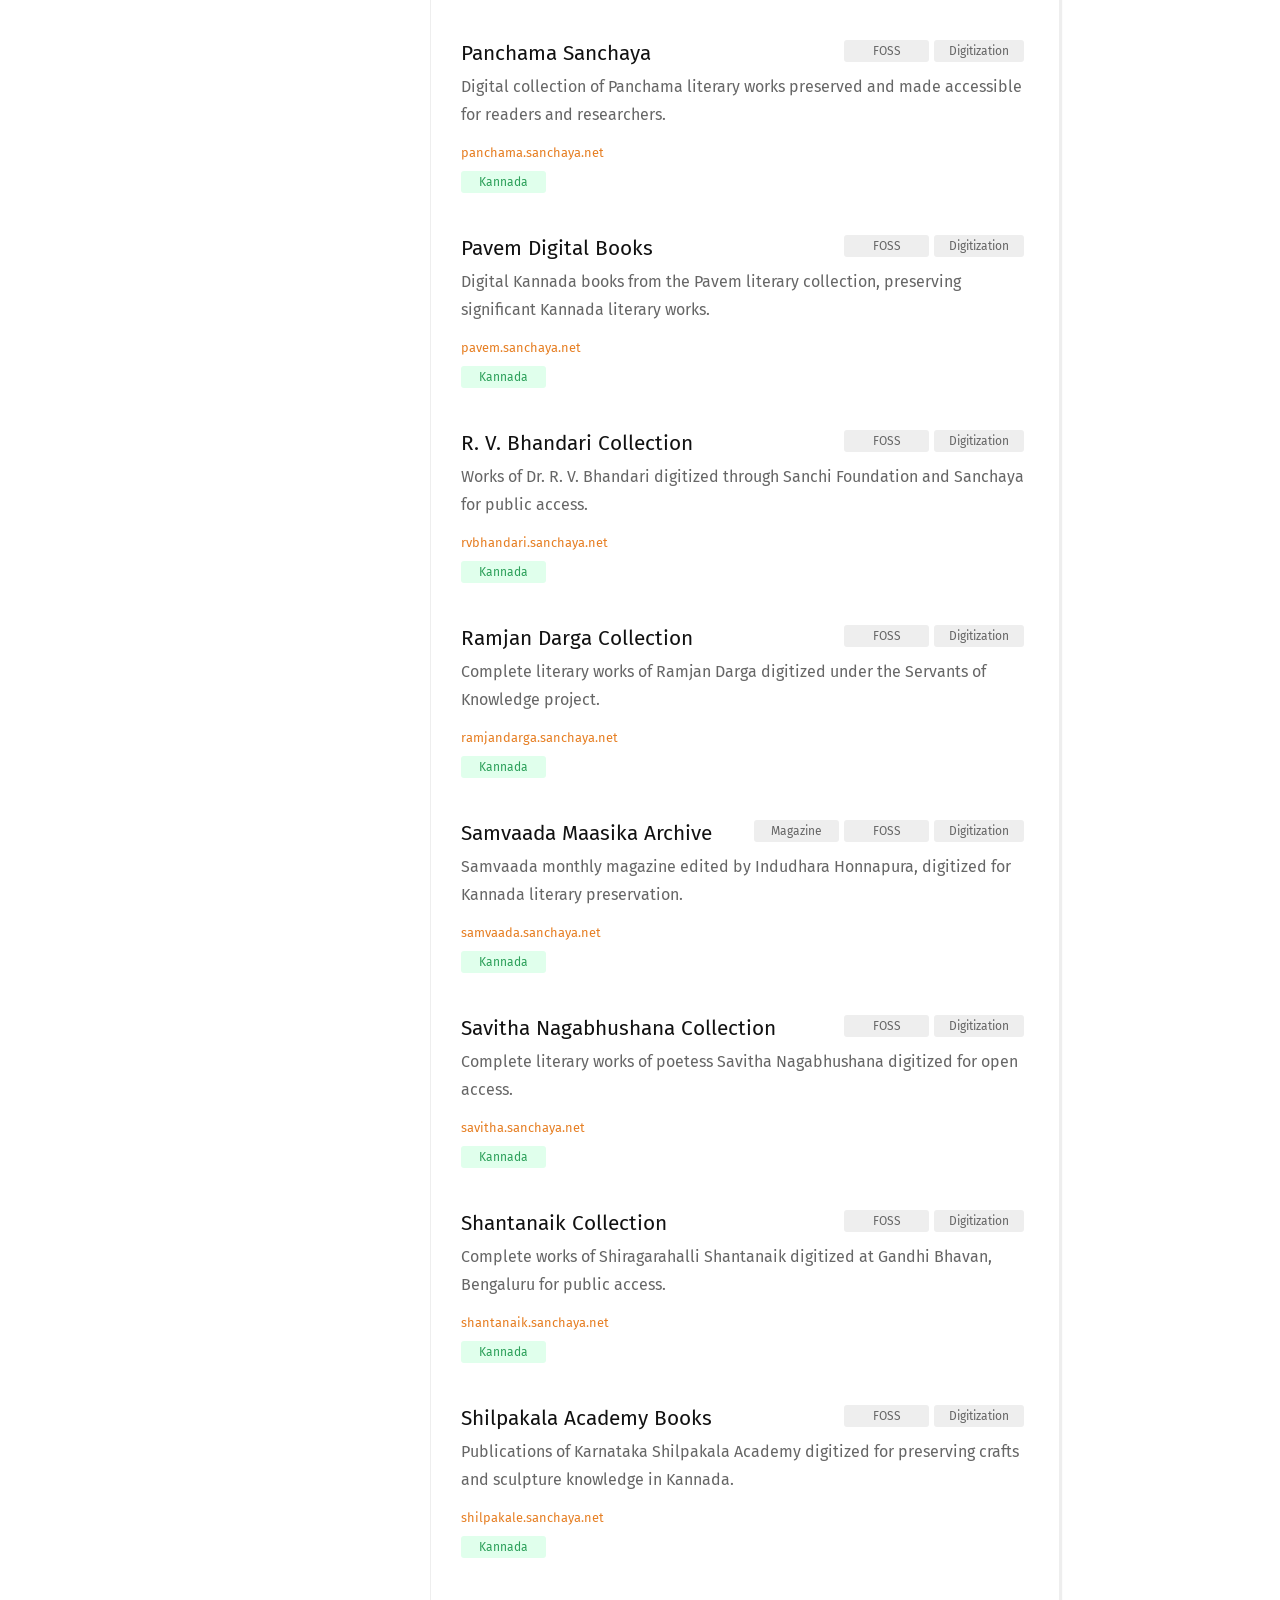
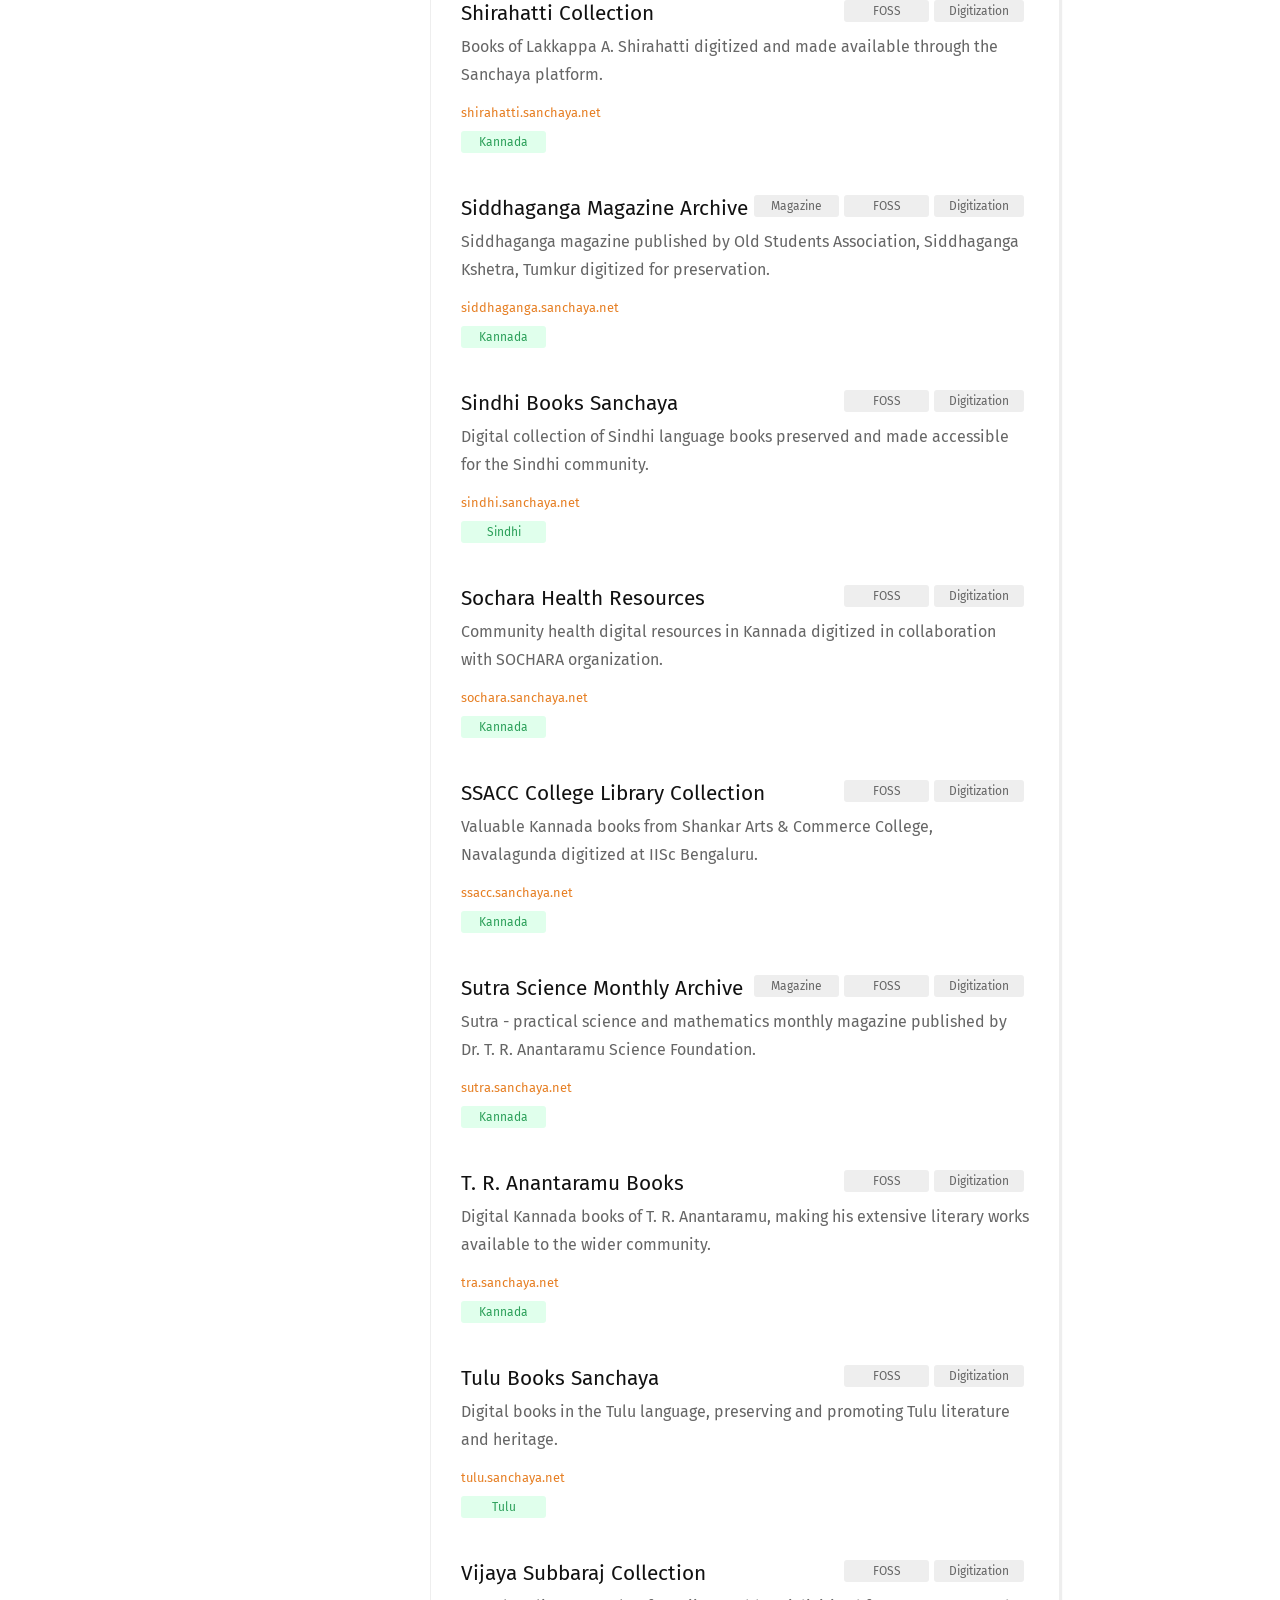
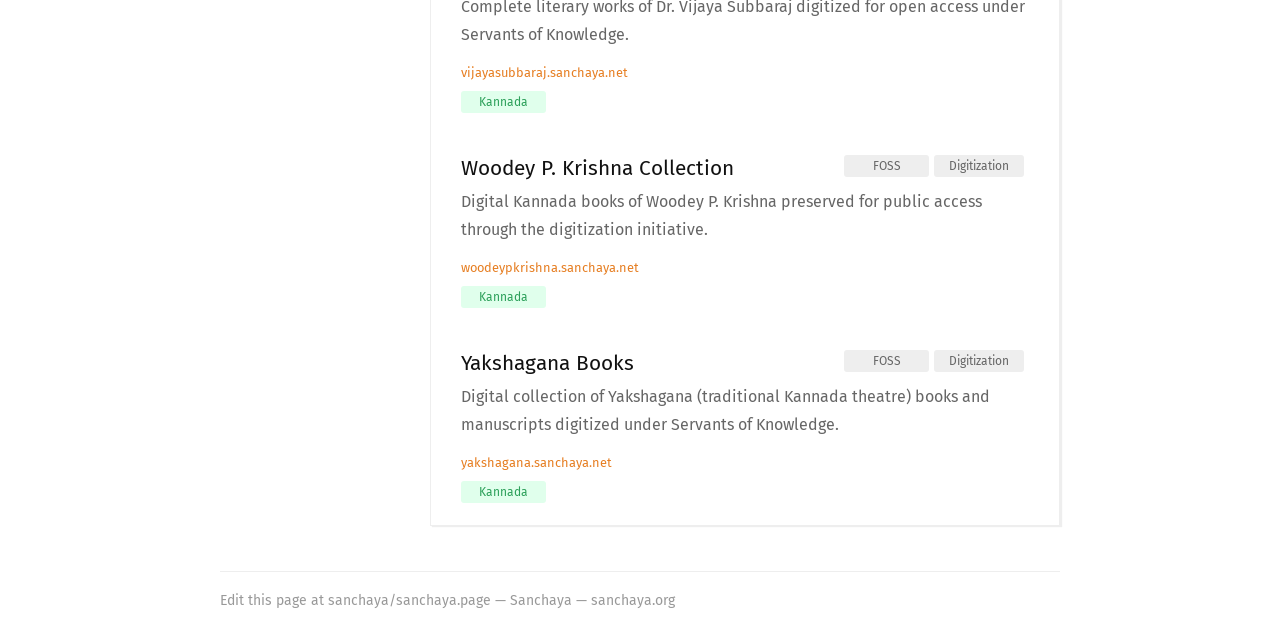
==== commit 0778748d: "Deploying to gh-pages from @ sanchaya/sanchaya.github.io@a7717d285d5f312299969f66412ee47f2daa01a8 🚀" ====
--- a/book indexes.html
+++ b/book indexes.html
@@ -25,7 +25,7 @@
 		<header class="header">
 			<a href="#" id="burger"><span></span><span></span><span></span></a>
 			<div class="logo">
-				<a href="/"><img src="https://fonts.sanchaya.net/img/sanchaya-logo.png" alt="Sanchaya" /></a>
+				<a href="/"><img src="https://fonts.sanchaya.net/img/app-icon-light.png" alt="Sanchaya" /></a>
 				<p class="slogan">Projects from Sanchaya — maintained and tracked for Kannada language technology developments across FOSS.</p>
 			</div>
 			<div class="intro">
--- a/static/style.css
+++ b/static/style.css
@@ -66,8 +66,21 @@
 	display: flex;
 	margin-bottom: 15px;
 }
+	.logo {
+		display: flex;
+		align-items: center;
+		gap: 12px;
+	}
 	.logo a {
 		border: 0;
+		line-height: 0;
+	}
+	.logo img {
+		height: 48px;
+		width: auto;
+	}
+	.slogan {
+		margin: 0;
 	}
 	#burger {
 		float: right;
